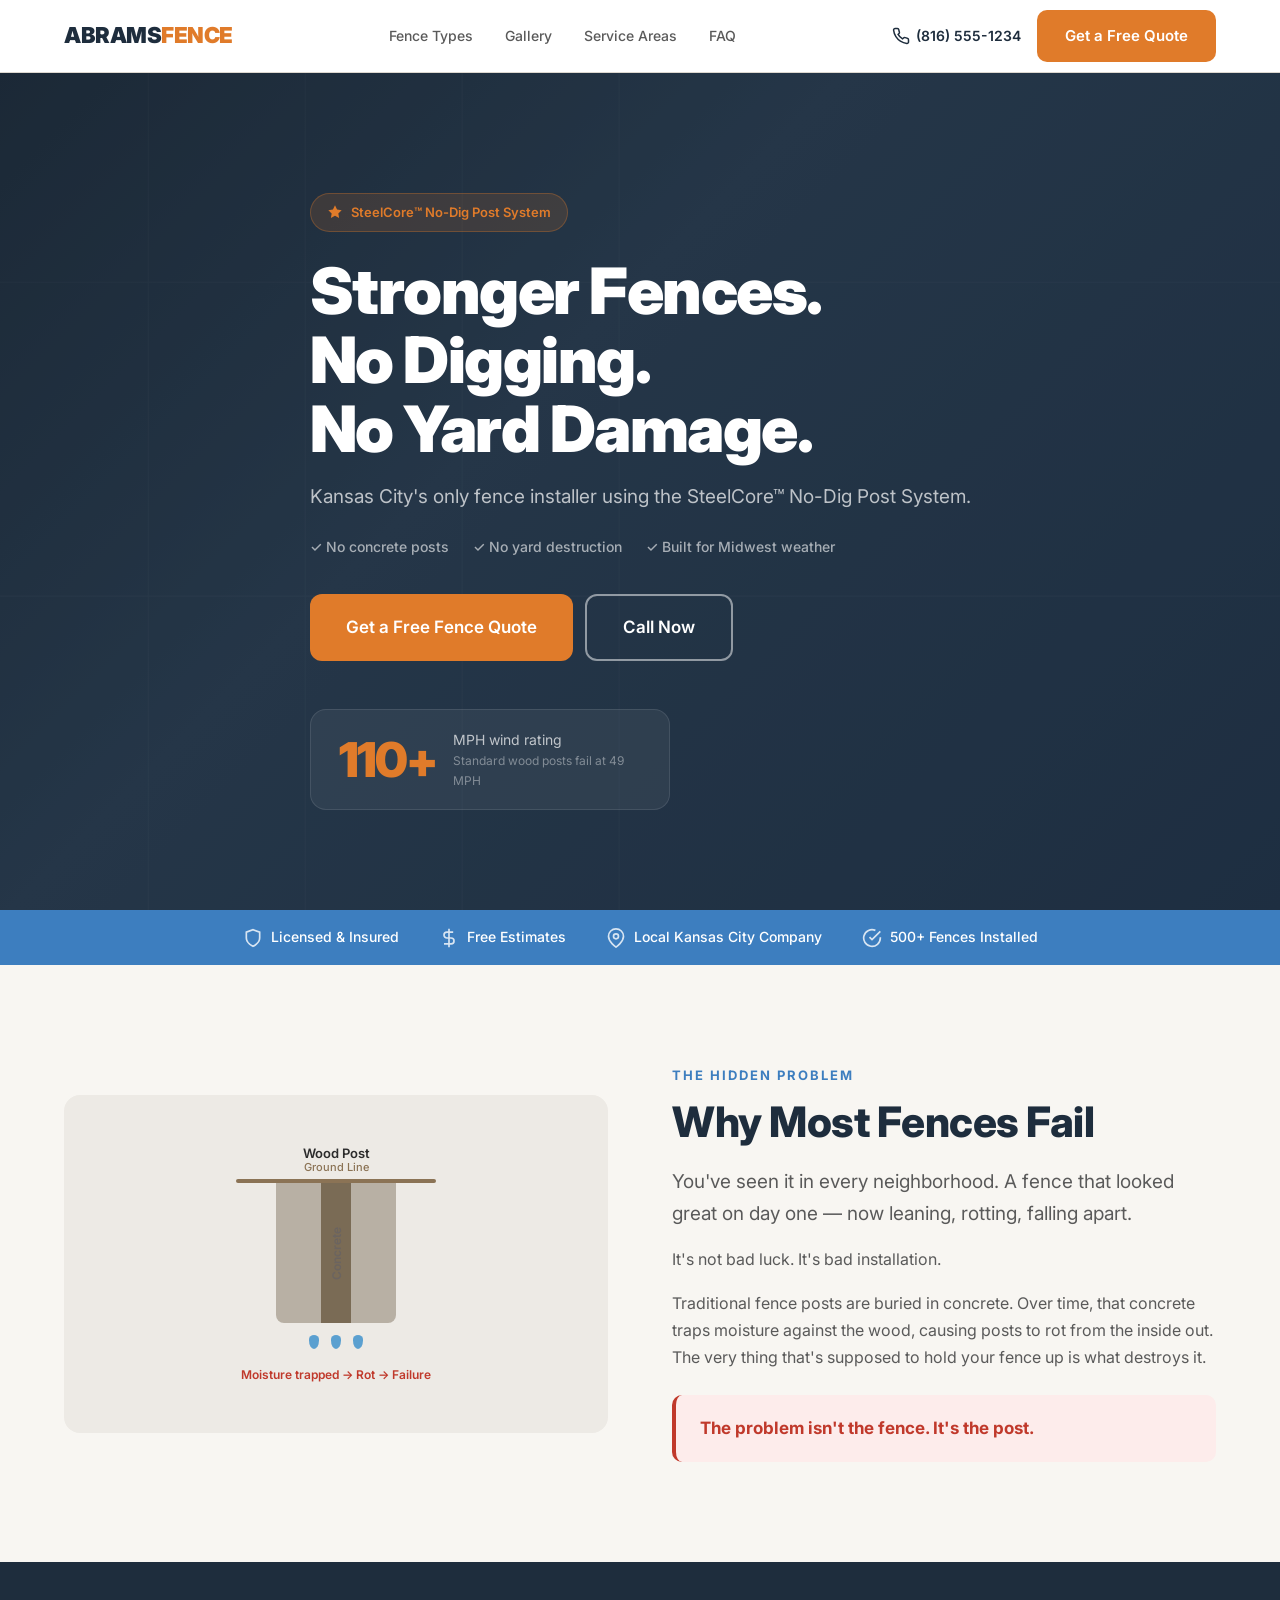
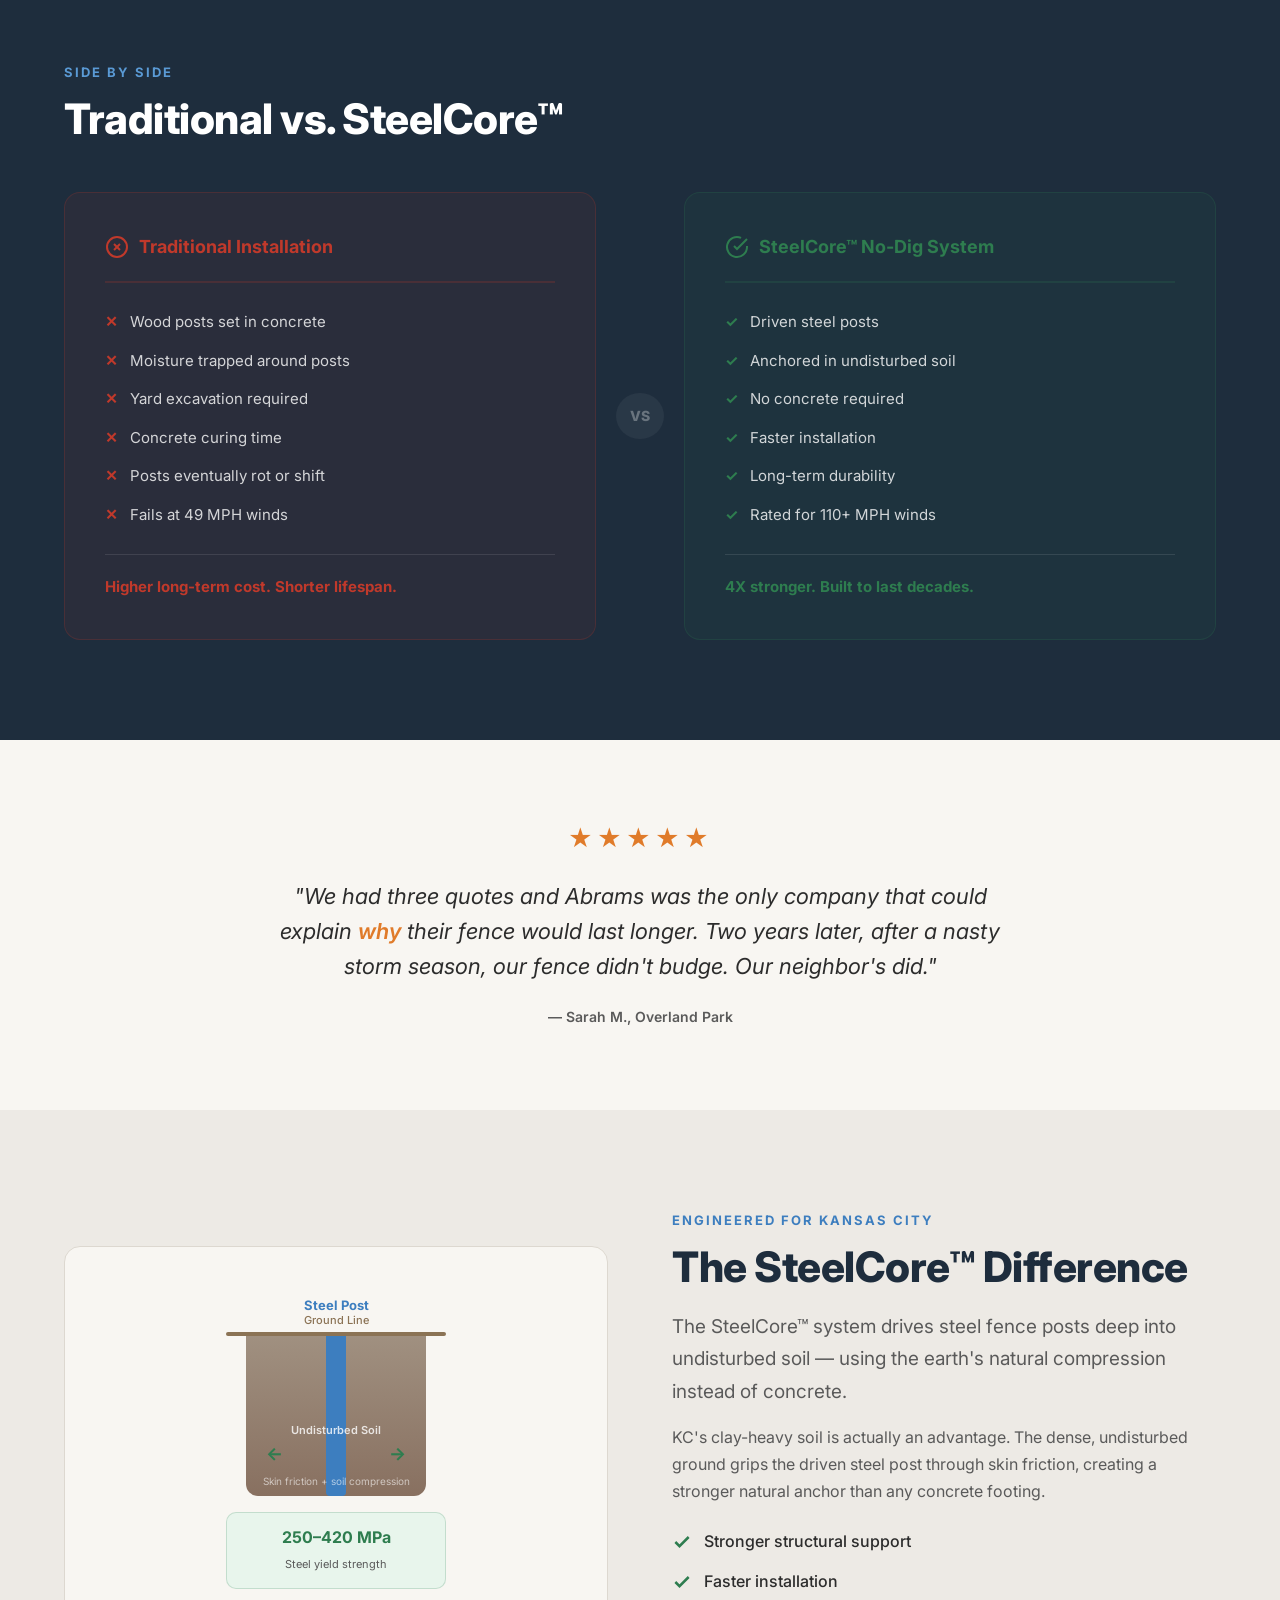
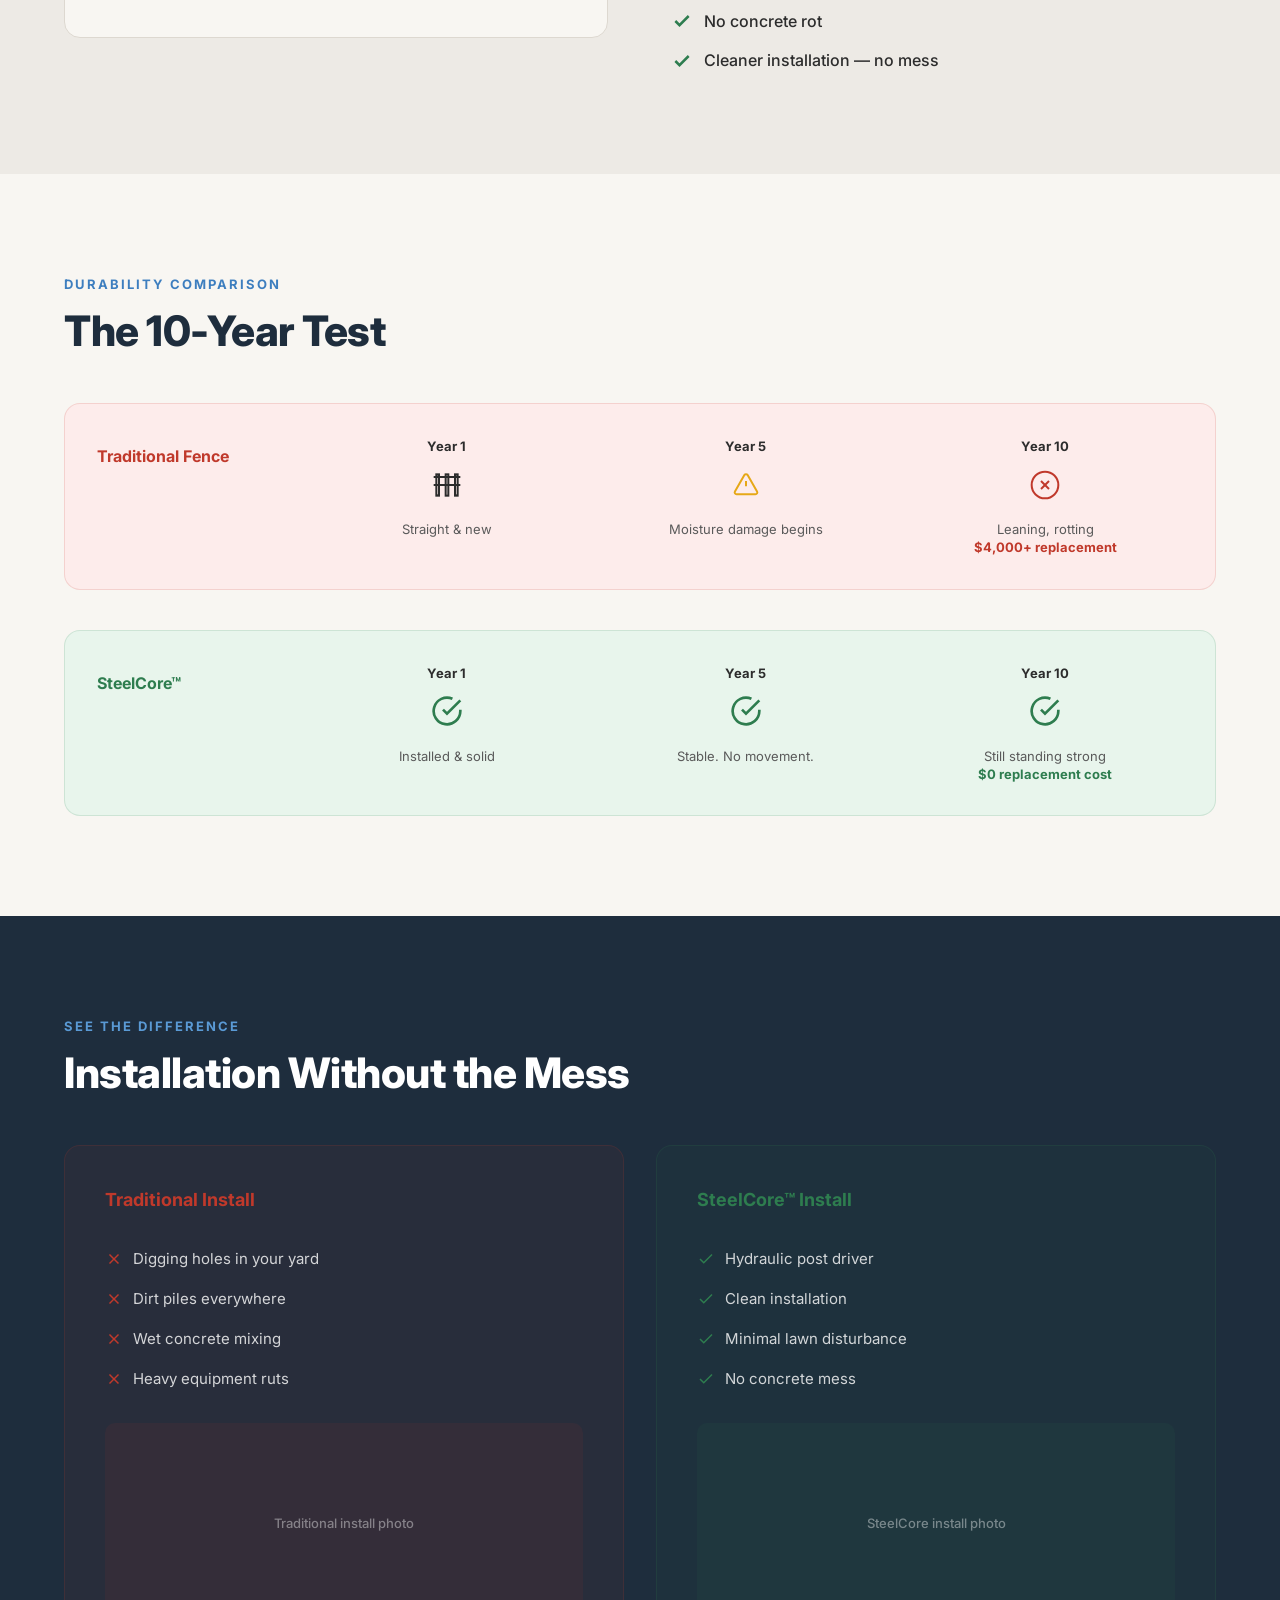
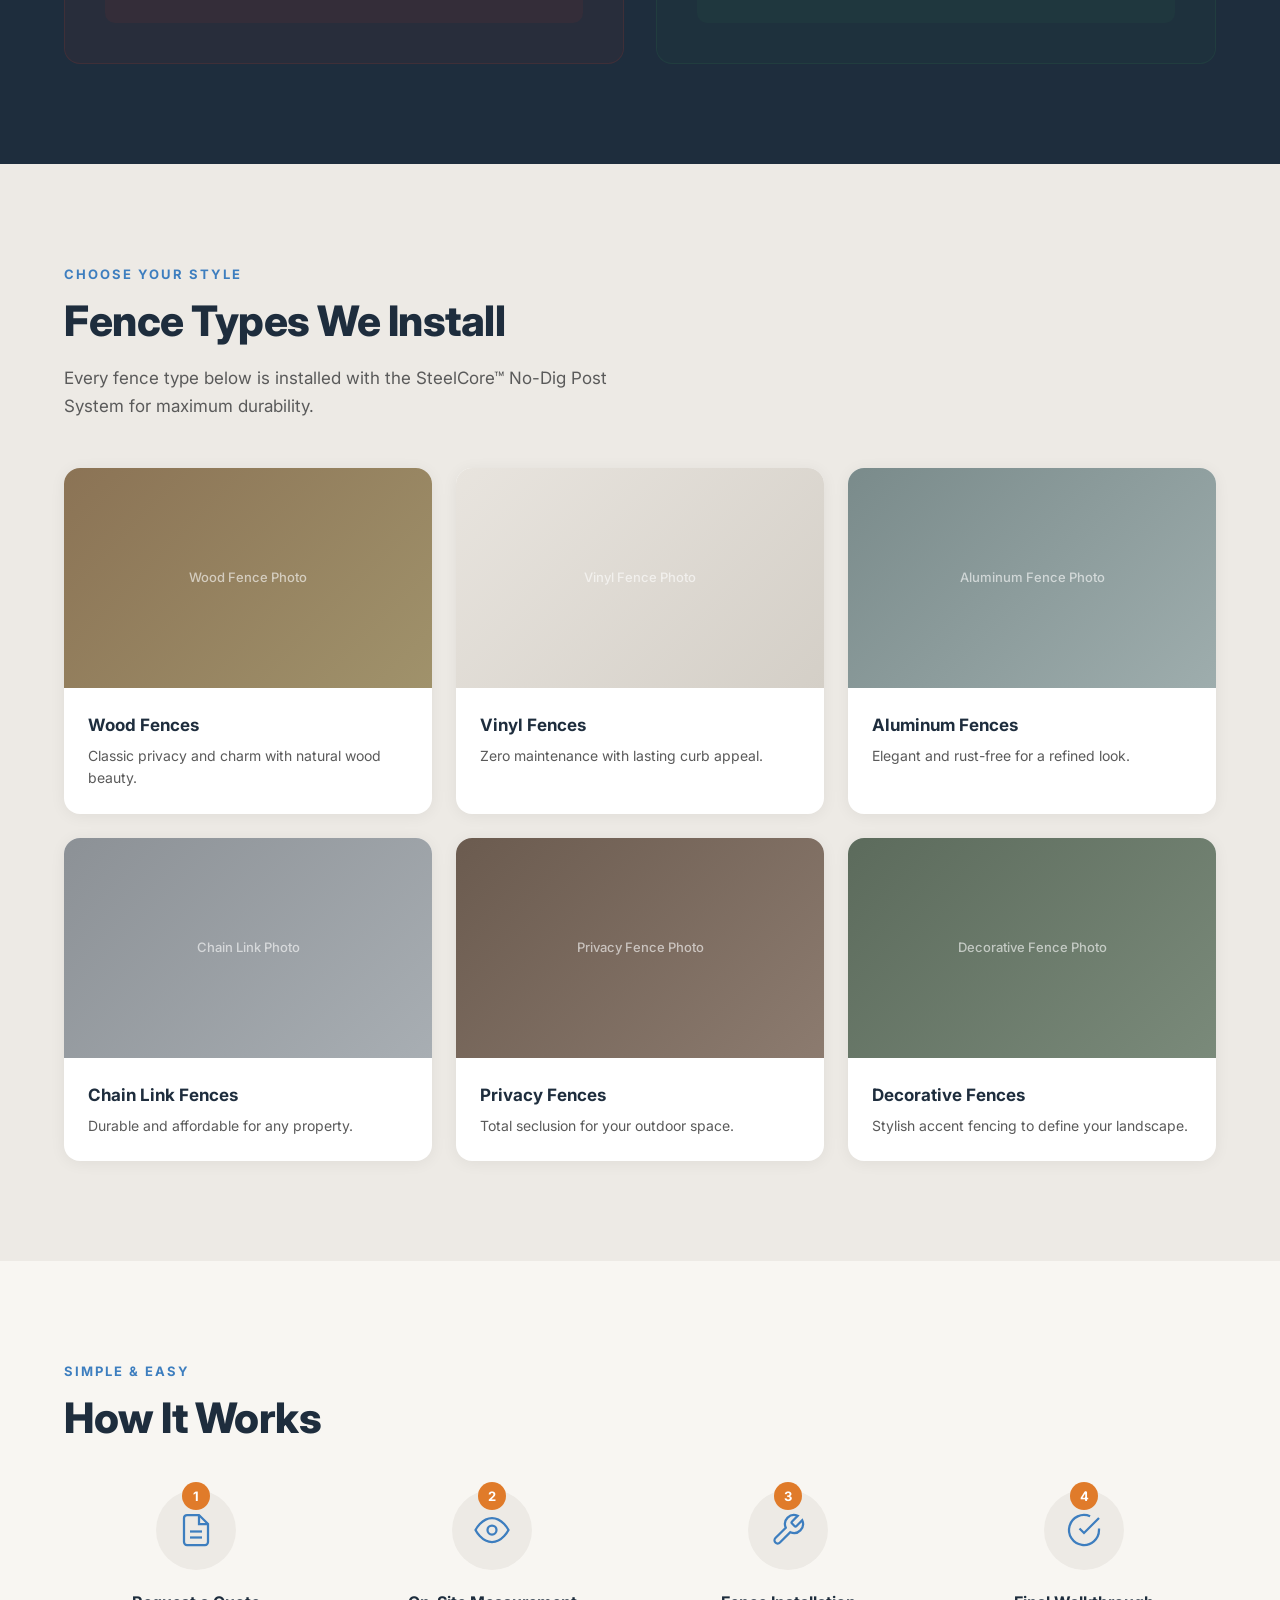
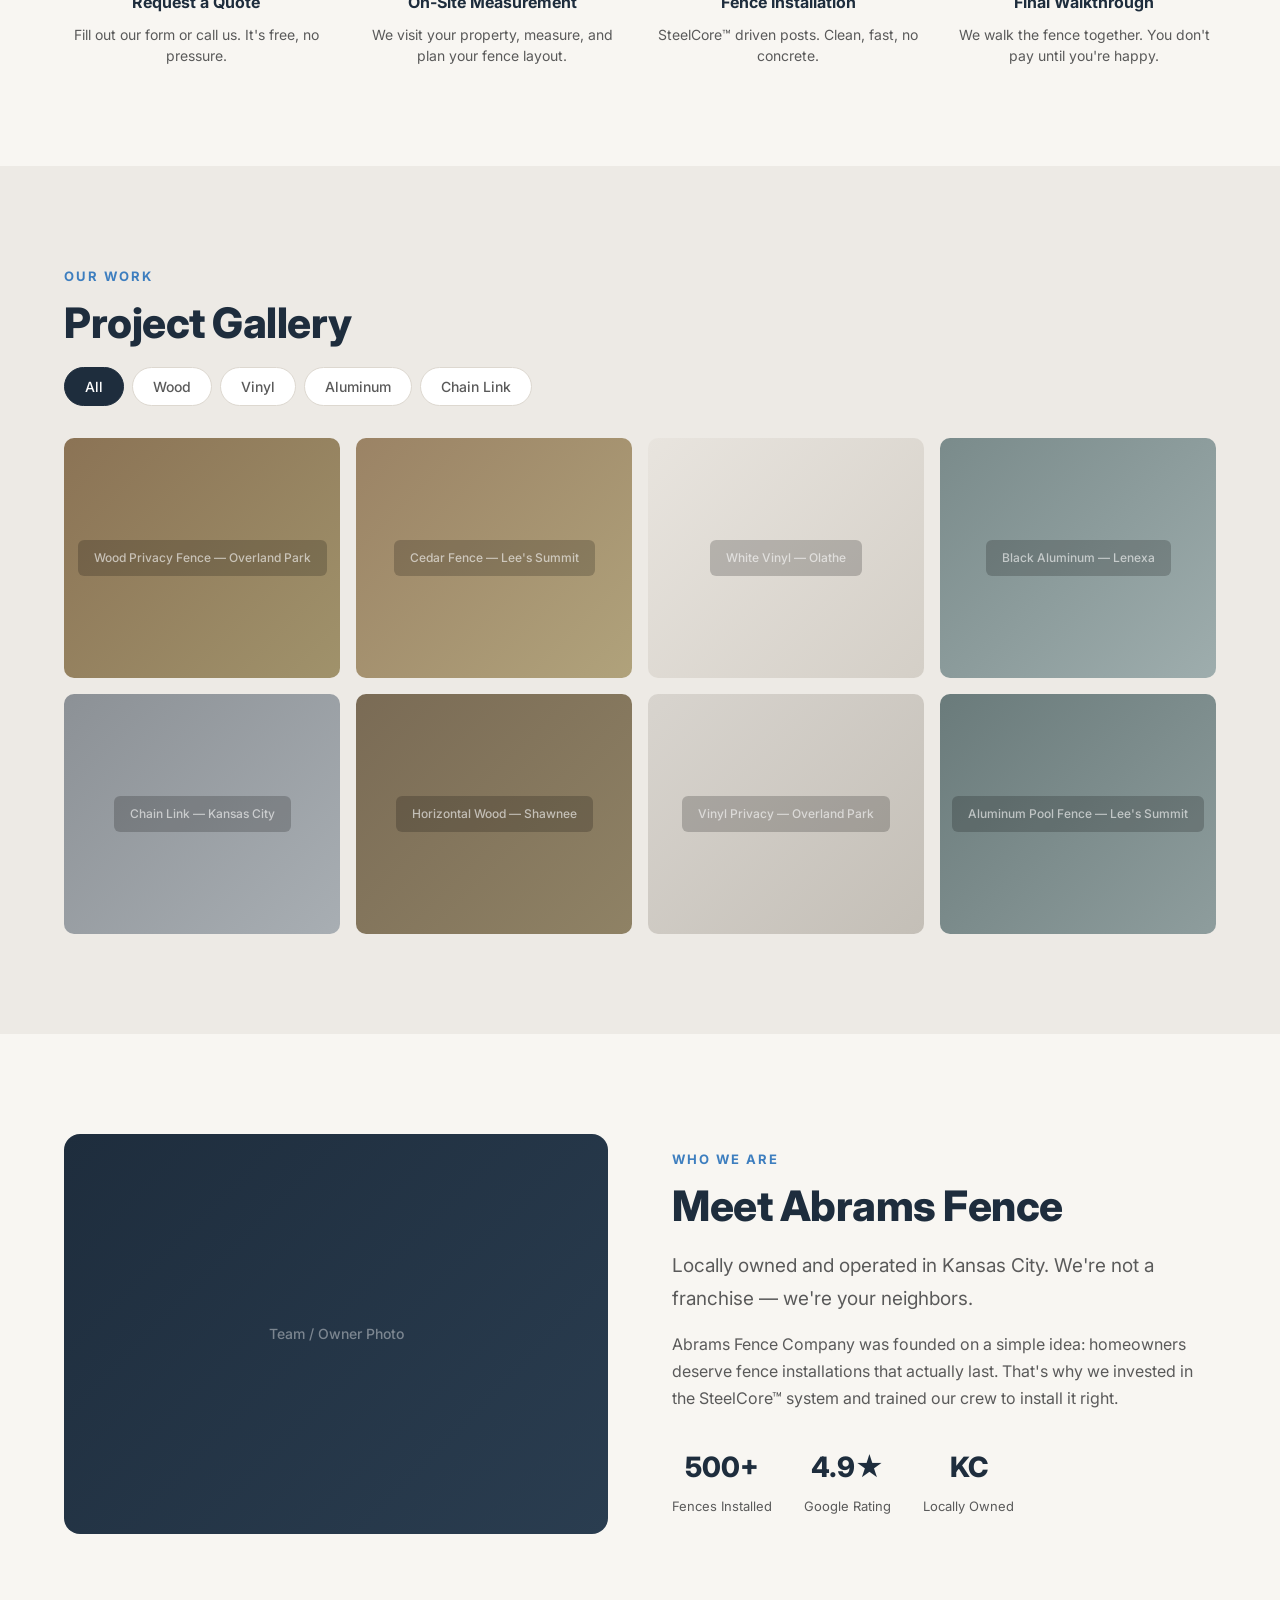
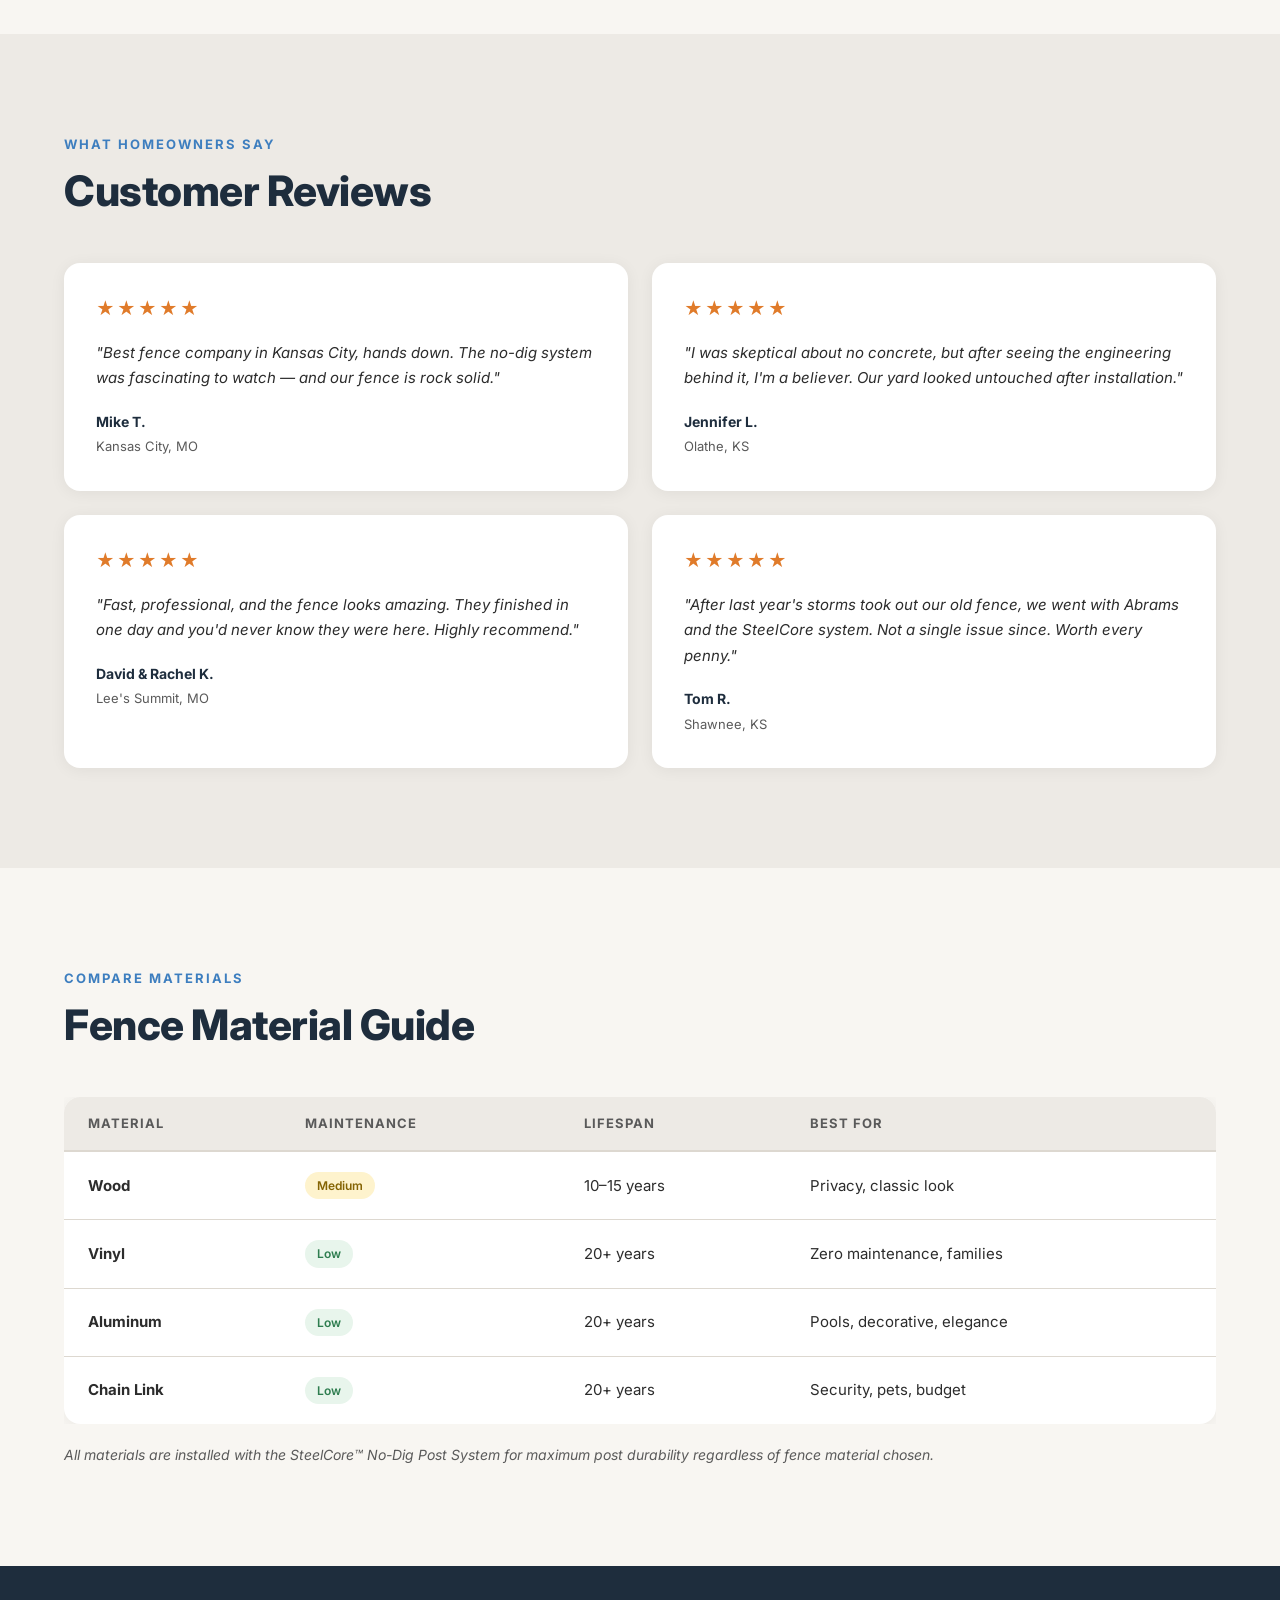
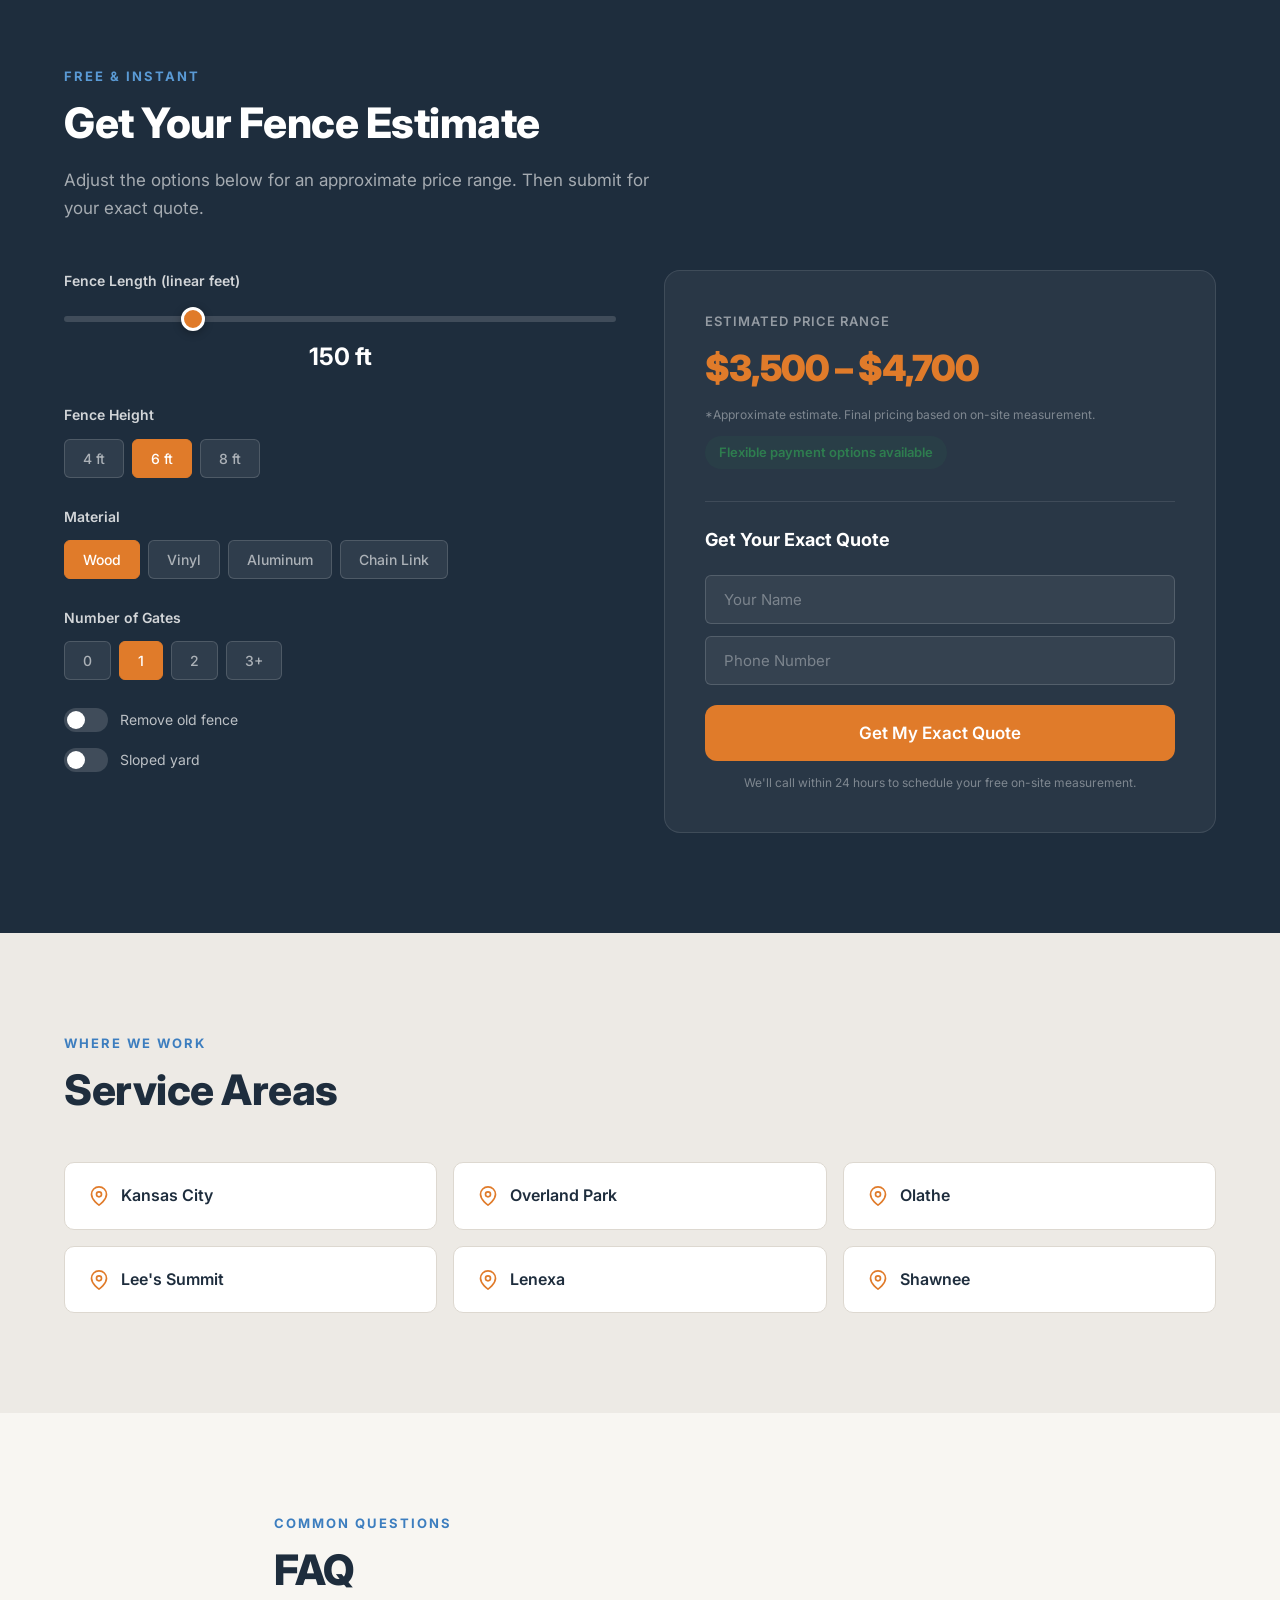
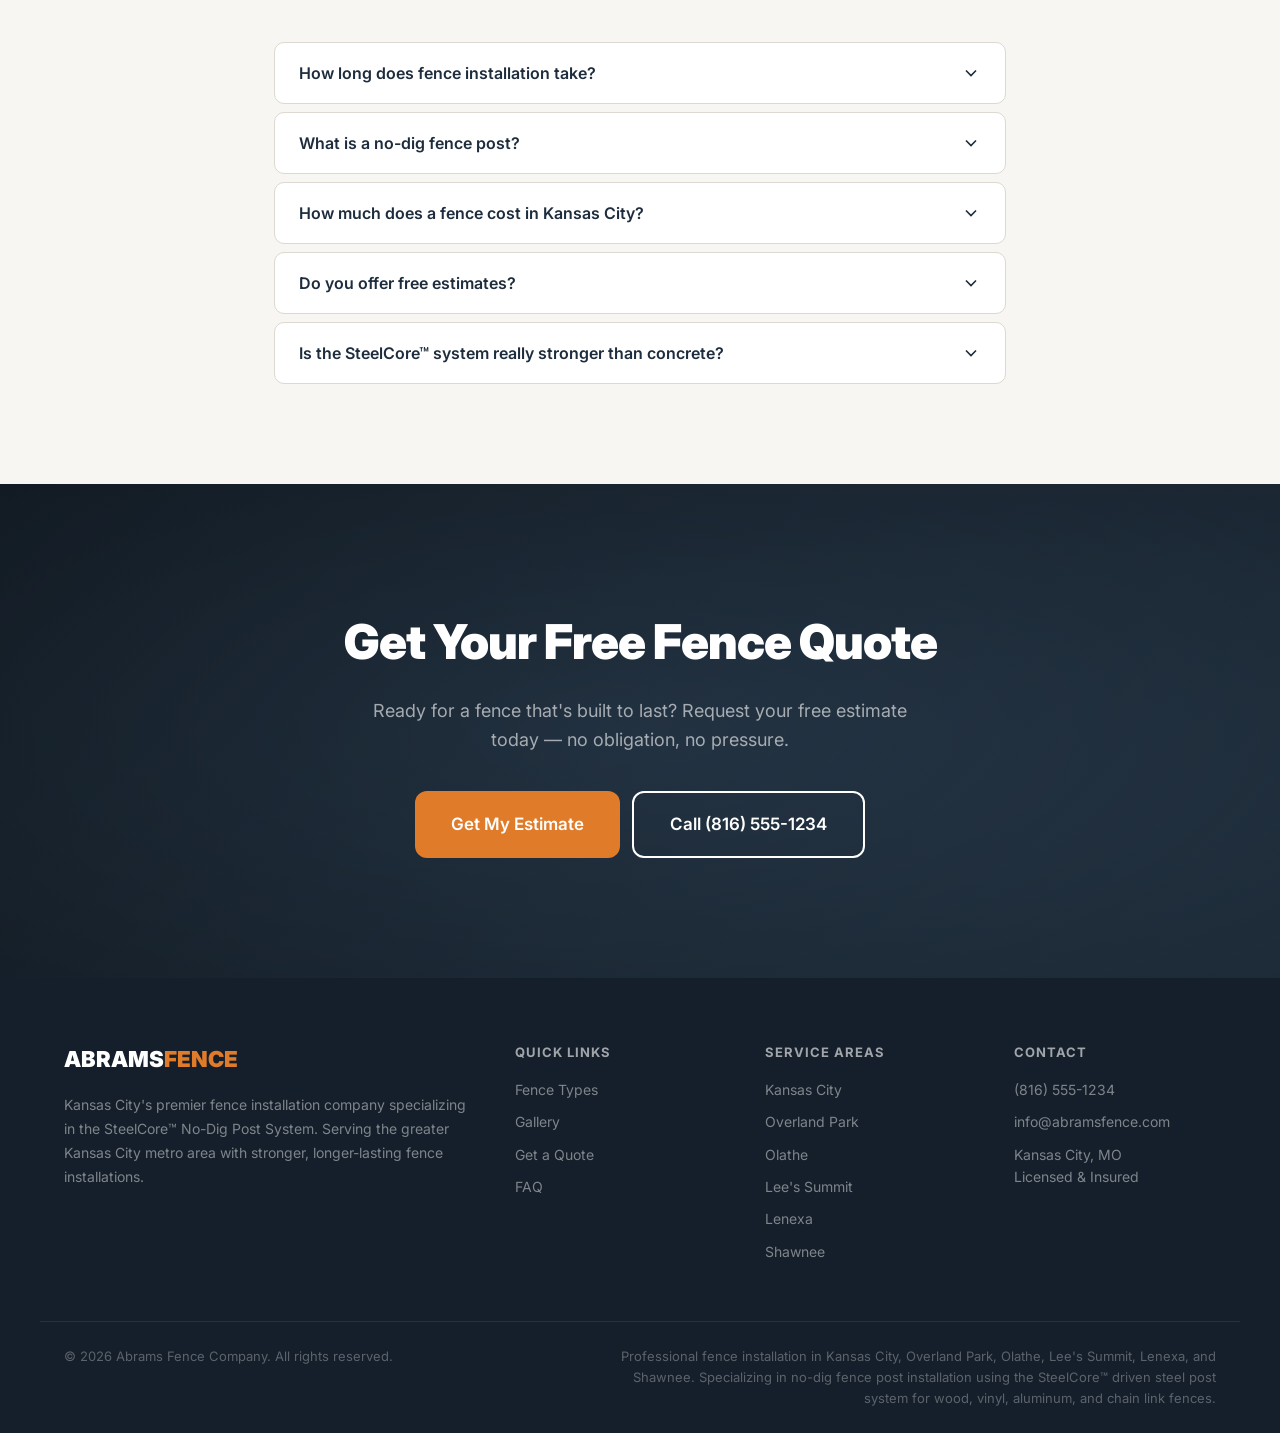
==== abrams/index.html @ 530e1d55 "Add Abrams Fence Company website with SteelCore no-dig focus Full single-page marketing site for Abr" ====
<!DOCTYPE html>
<html lang="en">
<head>
<meta charset="UTF-8">
<meta name="viewport" content="width=device-width, initial-scale=1.0">
<title>Abrams Fence Company — Kansas City No-Dig Fence Installation</title>
<meta name="description" content="Kansas City's premier fence installer using the SteelCore™ No-Dig Post System. Stronger fences, no yard damage, built for Midwest weather. Get a free quote today.">
<meta property="og:title" content="Abrams Fence Company — Stronger Fences. No Digging. No Yard Damage.">
<meta property="og:description" content="Kansas City's only fence installer using the SteelCore™ No-Dig Post System. Driven steel posts, no concrete, no excavation.">
<meta property="og:type" content="website">
<meta property="og:url" content="https://abramsfence.com">
<meta name="twitter:card" content="summary_large_image">
<link rel="canonical" href="https://abramsfence.com">
<link href="https://fonts.googleapis.com/css2?family=Inter:wght@300;400;500;600;700;800;900&display=swap" rel="stylesheet">
<link rel="stylesheet" href="css/styles.css">
</head>
<body>

<!-- ===================== STICKY HEADER ===================== -->
<header class="header" id="header">
  <div class="container header__inner">
    <a href="#" class="header__logo">ABRAMS<span>FENCE</span></a>
    <nav class="header__nav" id="mainNav">
      <a href="#fence-styles">Fence Types</a>
      <a href="#gallery">Gallery</a>
      <a href="#service-areas">Service Areas</a>
      <a href="#faq">FAQ</a>
    </nav>
    <div class="header__actions">
      <a href="tel:+18165551234" class="header__phone">
        <svg width="18" height="18" viewBox="0 0 24 24" fill="none" stroke="currentColor" stroke-width="2"><path d="M22 16.92v3a2 2 0 01-2.18 2 19.79 19.79 0 01-8.63-3.07 19.5 19.5 0 01-6-6 19.79 19.79 0 01-3.07-8.67A2 2 0 014.11 2h3a2 2 0 012 1.72c.127.96.361 1.903.7 2.81a2 2 0 01-.45 2.11L8.09 9.91a16 16 0 006 6l1.27-1.27a2 2 0 012.11-.45c.907.339 1.85.573 2.81.7A2 2 0 0122 16.92z"/></svg>
        (816) 555-1234
      </a>
      <a href="#estimate" class="btn btn--primary">Get a Free Quote</a>
    </div>
    <button class="header__hamburger" id="hamburger" aria-label="Menu">
      <span></span><span></span><span></span>
    </button>
  </div>
</header>

<!-- Mobile Nav Overlay -->
<div class="mobile-nav" id="mobileNav">
  <a href="#fence-styles" class="mobile-nav__link">Fence Types</a>
  <a href="#gallery" class="mobile-nav__link">Gallery</a>
  <a href="#service-areas" class="mobile-nav__link">Service Areas</a>
  <a href="#faq" class="mobile-nav__link">FAQ</a>
  <a href="tel:+18165551234" class="mobile-nav__link mobile-nav__phone">(816) 555-1234</a>
  <a href="#estimate" class="btn btn--primary btn--full">Get a Free Quote</a>
</div>

<!-- ===================== HERO ===================== -->
<section class="hero">
  <div class="hero__overlay"></div>
  <div class="container hero__content">
    <div class="hero__badge">
      <svg width="16" height="16" viewBox="0 0 24 24" fill="currentColor"><path d="M12 2l3.09 6.26L22 9.27l-5 4.87 1.18 6.88L12 17.77l-6.18 3.25L7 14.14 2 9.27l6.91-1.01L12 2z"/></svg>
      SteelCore™ No-Dig Post System
    </div>
    <h1 class="hero__title">Stronger Fences.<br>No Digging.<br>No Yard Damage.</h1>
    <p class="hero__subtitle">Kansas City's only fence installer using the SteelCore™ No-Dig Post System.</p>
    <div class="hero__trust">
      <span>&#10003; No concrete posts</span>
      <span>&#10003; No yard destruction</span>
      <span>&#10003; Built for Midwest weather</span>
    </div>
    <div class="hero__ctas">
      <a href="#estimate" class="btn btn--primary btn--lg">Get a Free Fence Quote</a>
      <a href="tel:+18165551234" class="btn btn--outline btn--lg">Call Now</a>
    </div>
    <div class="hero__wind-stat">
      <div class="hero__wind-number">110+</div>
      <div class="hero__wind-label">MPH wind rating<br><small>Standard wood posts fail at 49 MPH</small></div>
    </div>
  </div>
</section>

<!-- ===================== TRUST STRIP ===================== -->
<section class="trust-strip">
  <div class="container trust-strip__inner">
    <div class="trust-strip__item">
      <svg width="20" height="20" viewBox="0 0 24 24" fill="none" stroke="currentColor" stroke-width="2"><path d="M12 22s8-4 8-10V5l-8-3-8 3v7c0 6 8 10 8 10z"/></svg>
      Licensed &amp; Insured
    </div>
    <div class="trust-strip__item">
      <svg width="20" height="20" viewBox="0 0 24 24" fill="none" stroke="currentColor" stroke-width="2"><path d="M12 1v22M17 5H9.5a3.5 3.5 0 000 7h5a3.5 3.5 0 010 7H6"/></svg>
      Free Estimates
    </div>
    <div class="trust-strip__item">
      <svg width="20" height="20" viewBox="0 0 24 24" fill="none" stroke="currentColor" stroke-width="2"><path d="M21 10c0 7-9 13-9 13s-9-6-9-13a9 9 0 0118 0z"/><circle cx="12" cy="10" r="3"/></svg>
      Local Kansas City Company
    </div>
    <div class="trust-strip__item">
      <svg width="20" height="20" viewBox="0 0 24 24" fill="none" stroke="currentColor" stroke-width="2"><path d="M22 11.08V12a10 10 0 11-5.93-9.14"/><polyline points="22 4 12 14.01 9 11.01"/></svg>
      500+ Fences Installed
    </div>
  </div>
</section>

<!-- ===================== WHY MOST FENCES FAIL ===================== -->
<section class="section section--white" id="why-fences-fail">
  <div class="container">
    <div class="split split--reverse">
      <div class="split__text">
        <h2 class="section__label">The Hidden Problem</h2>
        <h3 class="section__title">Why Most Fences Fail</h3>
        <p class="section__lead">You've seen it in every neighborhood. A fence that looked great on day one — now leaning, rotting, falling apart.</p>
        <p>It's not bad luck. It's bad installation.</p>
        <p>Traditional fence posts are buried in concrete. Over time, that concrete traps moisture against the wood, causing posts to rot from the inside out. The very thing that's supposed to hold your fence up is what destroys it.</p>
        <div class="callout callout--warning">
          <strong>The problem isn't the fence. It's the post.</strong>
        </div>
      </div>
      <div class="split__visual">
        <div class="rot-diagram">
          <div class="rot-diagram__post">
            <div class="rot-diagram__label rot-diagram__label--top">Wood Post</div>
            <div class="rot-diagram__ground"></div>
            <div class="rot-diagram__concrete">
              <span>Concrete</span>
            </div>
            <div class="rot-diagram__moisture">
              <div class="rot-diagram__droplet"></div>
              <div class="rot-diagram__droplet"></div>
              <div class="rot-diagram__droplet"></div>
            </div>
            <div class="rot-diagram__label rot-diagram__label--bottom">Moisture trapped → Rot → Failure</div>
          </div>
        </div>
      </div>
    </div>
  </div>
</section>

<!-- ===================== TRADITIONAL vs STEELCORE ===================== -->
<section class="section section--dark" id="comparison">
  <div class="container">
    <h2 class="section__label section__label--light">Side by Side</h2>
    <h3 class="section__title section__title--light">Traditional vs. SteelCore™</h3>
    <div class="comparison">
      <div class="comparison__col comparison__col--bad">
        <div class="comparison__header comparison__header--bad">
          <svg width="24" height="24" viewBox="0 0 24 24" fill="none" stroke="currentColor" stroke-width="2"><circle cx="12" cy="12" r="10"/><line x1="15" y1="9" x2="9" y2="15"/><line x1="9" y1="9" x2="15" y2="15"/></svg>
          Traditional Installation
        </div>
        <ul class="comparison__list">
          <li>Wood posts set in concrete</li>
          <li>Moisture trapped around posts</li>
          <li>Yard excavation required</li>
          <li>Concrete curing time</li>
          <li>Posts eventually rot or shift</li>
          <li>Fails at 49 MPH winds</li>
        </ul>
        <div class="comparison__verdict comparison__verdict--bad">
          Higher long-term cost. Shorter lifespan.
        </div>
      </div>
      <div class="comparison__divider">
        <span>VS</span>
      </div>
      <div class="comparison__col comparison__col--good">
        <div class="comparison__header comparison__header--good">
          <svg width="24" height="24" viewBox="0 0 24 24" fill="none" stroke="currentColor" stroke-width="2"><path d="M22 11.08V12a10 10 0 11-5.93-9.14"/><polyline points="22 4 12 14.01 9 11.01"/></svg>
          SteelCore™ No-Dig System
        </div>
        <ul class="comparison__list">
          <li>Driven steel posts</li>
          <li>Anchored in undisturbed soil</li>
          <li>No concrete required</li>
          <li>Faster installation</li>
          <li>Long-term durability</li>
          <li>Rated for 110+ MPH winds</li>
        </ul>
        <div class="comparison__verdict comparison__verdict--good">
          4X stronger. Built to last decades.
        </div>
      </div>
    </div>
  </div>
</section>

<!-- ===================== MINI TESTIMONIAL ===================== -->
<section class="section section--white mini-testimonial">
  <div class="container container--narrow">
    <div class="mini-testimonial__stars">★★★★★</div>
    <blockquote class="mini-testimonial__quote">
      "We had three quotes and Abrams was the only company that could explain <em>why</em> their fence would last longer. Two years later, after a nasty storm season, our fence didn't budge. Our neighbor's did."
    </blockquote>
    <cite class="mini-testimonial__cite">— Sarah M., Overland Park</cite>
  </div>
</section>

<!-- ===================== STEELCORE EXPLANATION ===================== -->
<section class="section section--gray" id="steelcore">
  <div class="container">
    <div class="split">
      <div class="split__visual">
        <div class="steelcore-diagram">
          <div class="steelcore-diagram__post">
            <div class="steelcore-diagram__steel">Steel Post</div>
            <div class="steelcore-diagram__ground"></div>
            <div class="steelcore-diagram__soil">
              <span>Undisturbed Soil</span>
              <div class="steelcore-diagram__arrows">
                <div class="steelcore-diagram__arrow steelcore-diagram__arrow--left">←</div>
                <div class="steelcore-diagram__arrow steelcore-diagram__arrow--right">→</div>
              </div>
              <div class="steelcore-diagram__label">Skin friction + soil compression</div>
            </div>
            <div class="steelcore-diagram__badge">
              <strong>250–420 MPa</strong><br>
              <small>Steel yield strength</small>
            </div>
          </div>
        </div>
      </div>
      <div class="split__text">
        <h2 class="section__label">Engineered for Kansas City</h2>
        <h3 class="section__title">The SteelCore™ Difference</h3>
        <p class="section__lead">The SteelCore™ system drives steel fence posts deep into undisturbed soil — using the earth's natural compression instead of concrete.</p>
        <p>KC's clay-heavy soil is actually an advantage. The dense, undisturbed ground grips the driven steel post through skin friction, creating a stronger natural anchor than any concrete footing.</p>
        <ul class="check-list">
          <li>
            <svg width="20" height="20" viewBox="0 0 24 24" fill="none" stroke="var(--green)" stroke-width="3"><polyline points="20 6 9 17 4 12"/></svg>
            Stronger structural support
          </li>
          <li>
            <svg width="20" height="20" viewBox="0 0 24 24" fill="none" stroke="var(--green)" stroke-width="3"><polyline points="20 6 9 17 4 12"/></svg>
            Faster installation
          </li>
          <li>
            <svg width="20" height="20" viewBox="0 0 24 24" fill="none" stroke="var(--green)" stroke-width="3"><polyline points="20 6 9 17 4 12"/></svg>
            No concrete rot
          </li>
          <li>
            <svg width="20" height="20" viewBox="0 0 24 24" fill="none" stroke="var(--green)" stroke-width="3"><polyline points="20 6 9 17 4 12"/></svg>
            Cleaner installation — no mess
          </li>
        </ul>
      </div>
    </div>
  </div>
</section>

<!-- ===================== FENCE FAILURE TIMELINE ===================== -->
<section class="section section--white" id="timeline">
  <div class="container">
    <h2 class="section__label">Durability Comparison</h2>
    <h3 class="section__title">The 10-Year Test</h3>
    <div class="timeline">
      <div class="timeline__row timeline__row--bad">
        <div class="timeline__row-label">Traditional Fence</div>
        <div class="timeline__steps">
          <div class="timeline__step">
            <div class="timeline__year">Year 1</div>
            <div class="timeline__icon timeline__icon--ok">
              <svg width="32" height="32" viewBox="0 0 24 24" fill="none" stroke="currentColor" stroke-width="1.5"><rect x="4" y="4" width="2" height="16"/><rect x="11" y="4" width="2" height="16"/><rect x="18" y="4" width="2" height="16"/><line x1="2" y1="6" x2="22" y2="6"/><line x1="2" y1="12" x2="22" y2="12"/></svg>
            </div>
            <div class="timeline__desc">Straight &amp; new</div>
          </div>
          <div class="timeline__step">
            <div class="timeline__year">Year 5</div>
            <div class="timeline__icon timeline__icon--warn">
              <svg width="32" height="32" viewBox="0 0 24 24" fill="none" stroke="currentColor" stroke-width="1.5"><path d="M12 9v4M12 17h.01M4.93 19h14.14c1.1 0 1.78-1.2 1.22-2.14L13.22 4.57a1.4 1.4 0 00-2.44 0L3.71 16.86C3.15 17.8 3.83 19 4.93 19z"/></svg>
            </div>
            <div class="timeline__desc">Moisture damage begins</div>
          </div>
          <div class="timeline__step">
            <div class="timeline__year">Year 10</div>
            <div class="timeline__icon timeline__icon--bad">
              <svg width="32" height="32" viewBox="0 0 24 24" fill="none" stroke="currentColor" stroke-width="1.5"><circle cx="12" cy="12" r="10"/><line x1="15" y1="9" x2="9" y2="15"/><line x1="9" y1="9" x2="15" y2="15"/></svg>
            </div>
            <div class="timeline__desc">Leaning, rotting<br><strong class="text-danger">$4,000+ replacement</strong></div>
          </div>
        </div>
      </div>
      <div class="timeline__row timeline__row--good">
        <div class="timeline__row-label">SteelCore™</div>
        <div class="timeline__steps">
          <div class="timeline__step">
            <div class="timeline__year">Year 1</div>
            <div class="timeline__icon timeline__icon--good">
              <svg width="32" height="32" viewBox="0 0 24 24" fill="none" stroke="currentColor" stroke-width="2"><path d="M22 11.08V12a10 10 0 11-5.93-9.14"/><polyline points="22 4 12 14.01 9 11.01"/></svg>
            </div>
            <div class="timeline__desc">Installed &amp; solid</div>
          </div>
          <div class="timeline__step">
            <div class="timeline__year">Year 5</div>
            <div class="timeline__icon timeline__icon--good">
              <svg width="32" height="32" viewBox="0 0 24 24" fill="none" stroke="currentColor" stroke-width="2"><path d="M22 11.08V12a10 10 0 11-5.93-9.14"/><polyline points="22 4 12 14.01 9 11.01"/></svg>
            </div>
            <div class="timeline__desc">Stable. No movement.</div>
          </div>
          <div class="timeline__step">
            <div class="timeline__year">Year 10</div>
            <div class="timeline__icon timeline__icon--good">
              <svg width="32" height="32" viewBox="0 0 24 24" fill="none" stroke="currentColor" stroke-width="2"><path d="M22 11.08V12a10 10 0 11-5.93-9.14"/><polyline points="22 4 12 14.01 9 11.01"/></svg>
            </div>
            <div class="timeline__desc">Still standing strong<br><strong class="text-success">$0 replacement cost</strong></div>
          </div>
        </div>
      </div>
    </div>
  </div>
</section>

<!-- ===================== INSTALLATION WITHOUT THE MESS ===================== -->
<section class="section section--dark" id="clean-install">
  <div class="container">
    <h2 class="section__label section__label--light">See the Difference</h2>
    <h3 class="section__title section__title--light">Installation Without the Mess</h3>
    <div class="install-compare">
      <div class="install-compare__col install-compare__col--bad">
        <h4>Traditional Install</h4>
        <ul>
          <li>
            <svg width="18" height="18" viewBox="0 0 24 24" fill="none" stroke="var(--red)" stroke-width="2"><line x1="18" y1="6" x2="6" y2="18"/><line x1="6" y1="6" x2="18" y2="18"/></svg>
            Digging holes in your yard
          </li>
          <li>
            <svg width="18" height="18" viewBox="0 0 24 24" fill="none" stroke="var(--red)" stroke-width="2"><line x1="18" y1="6" x2="6" y2="18"/><line x1="6" y1="6" x2="18" y2="18"/></svg>
            Dirt piles everywhere
          </li>
          <li>
            <svg width="18" height="18" viewBox="0 0 24 24" fill="none" stroke="var(--red)" stroke-width="2"><line x1="18" y1="6" x2="6" y2="18"/><line x1="6" y1="6" x2="18" y2="18"/></svg>
            Wet concrete mixing
          </li>
          <li>
            <svg width="18" height="18" viewBox="0 0 24 24" fill="none" stroke="var(--red)" stroke-width="2"><line x1="18" y1="6" x2="6" y2="18"/><line x1="6" y1="6" x2="18" y2="18"/></svg>
            Heavy equipment ruts
          </li>
        </ul>
        <div class="install-compare__image-placeholder">
          <span>Traditional install photo</span>
        </div>
      </div>
      <div class="install-compare__col install-compare__col--good">
        <h4>SteelCore™ Install</h4>
        <ul>
          <li>
            <svg width="18" height="18" viewBox="0 0 24 24" fill="none" stroke="var(--green)" stroke-width="2"><polyline points="20 6 9 17 4 12"/></svg>
            Hydraulic post driver
          </li>
          <li>
            <svg width="18" height="18" viewBox="0 0 24 24" fill="none" stroke="var(--green)" stroke-width="2"><polyline points="20 6 9 17 4 12"/></svg>
            Clean installation
          </li>
          <li>
            <svg width="18" height="18" viewBox="0 0 24 24" fill="none" stroke="var(--green)" stroke-width="2"><polyline points="20 6 9 17 4 12"/></svg>
            Minimal lawn disturbance
          </li>
          <li>
            <svg width="18" height="18" viewBox="0 0 24 24" fill="none" stroke="var(--green)" stroke-width="2"><polyline points="20 6 9 17 4 12"/></svg>
            No concrete mess
          </li>
        </ul>
        <div class="install-compare__image-placeholder">
          <span>SteelCore install photo</span>
        </div>
      </div>
    </div>
  </div>
</section>

<!-- ===================== FENCE STYLE EXPLORER ===================== -->
<section class="section section--gray" id="fence-styles">
  <div class="container">
    <h2 class="section__label">Choose Your Style</h2>
    <h3 class="section__title">Fence Types We Install</h3>
    <p class="section__subtitle">Every fence type below is installed with the SteelCore™ No-Dig Post System for maximum durability.</p>
    <div class="style-grid">
      <a href="#" class="style-card">
        <div class="style-card__image" style="background: linear-gradient(135deg, #8B7355 0%, #A0926B 100%);">
          <span class="style-card__placeholder">Wood Fence Photo</span>
        </div>
        <div class="style-card__body">
          <h4>Wood Fences</h4>
          <p>Classic privacy and charm with natural wood beauty.</p>
        </div>
      </a>
      <a href="#" class="style-card">
        <div class="style-card__image" style="background: linear-gradient(135deg, #E8E4DE 0%, #D4CFC7 100%);">
          <span class="style-card__placeholder">Vinyl Fence Photo</span>
        </div>
        <div class="style-card__body">
          <h4>Vinyl Fences</h4>
          <p>Zero maintenance with lasting curb appeal.</p>
        </div>
      </a>
      <a href="#" class="style-card">
        <div class="style-card__image" style="background: linear-gradient(135deg, #7A8B8B 0%, #9EADAD 100%);">
          <span class="style-card__placeholder">Aluminum Fence Photo</span>
        </div>
        <div class="style-card__body">
          <h4>Aluminum Fences</h4>
          <p>Elegant and rust-free for a refined look.</p>
        </div>
      </a>
      <a href="#" class="style-card">
        <div class="style-card__image" style="background: linear-gradient(135deg, #8C9196 0%, #A8AEB3 100%);">
          <span class="style-card__placeholder">Chain Link Photo</span>
        </div>
        <div class="style-card__body">
          <h4>Chain Link Fences</h4>
          <p>Durable and affordable for any property.</p>
        </div>
      </a>
      <a href="#" class="style-card">
        <div class="style-card__image" style="background: linear-gradient(135deg, #6B5B4F 0%, #8C7B6F 100%);">
          <span class="style-card__placeholder">Privacy Fence Photo</span>
        </div>
        <div class="style-card__body">
          <h4>Privacy Fences</h4>
          <p>Total seclusion for your outdoor space.</p>
        </div>
      </a>
      <a href="#" class="style-card">
        <div class="style-card__image" style="background: linear-gradient(135deg, #5C6B5C 0%, #7A8A7A 100%);">
          <span class="style-card__placeholder">Decorative Fence Photo</span>
        </div>
        <div class="style-card__body">
          <h4>Decorative Fences</h4>
          <p>Stylish accent fencing to define your landscape.</p>
        </div>
      </a>
    </div>
  </div>
</section>

<!-- ===================== INSTALLATION PROCESS ===================== -->
<section class="section section--white" id="process">
  <div class="container">
    <h2 class="section__label">Simple &amp; Easy</h2>
    <h3 class="section__title">How It Works</h3>
    <div class="process-steps">
      <div class="process-step">
        <div class="process-step__number">1</div>
        <div class="process-step__icon">
          <svg width="36" height="36" viewBox="0 0 24 24" fill="none" stroke="currentColor" stroke-width="1.5"><path d="M14 2H6a2 2 0 00-2 2v16a2 2 0 002 2h12a2 2 0 002-2V8z"/><polyline points="14 2 14 8 20 8"/><line x1="16" y1="13" x2="8" y2="13"/><line x1="16" y1="17" x2="8" y2="17"/></svg>
        </div>
        <h4>Request a Quote</h4>
        <p>Fill out our form or call us. It's free, no pressure.</p>
      </div>
      <div class="process-step">
        <div class="process-step__number">2</div>
        <div class="process-step__icon">
          <svg width="36" height="36" viewBox="0 0 24 24" fill="none" stroke="currentColor" stroke-width="1.5"><path d="M1 12s4-8 11-8 11 8 11 8-4 8-11 8-11-8-11-8z"/><circle cx="12" cy="12" r="3"/></svg>
        </div>
        <h4>On-Site Measurement</h4>
        <p>We visit your property, measure, and plan your fence layout.</p>
      </div>
      <div class="process-step">
        <div class="process-step__number">3</div>
        <div class="process-step__icon">
          <svg width="36" height="36" viewBox="0 0 24 24" fill="none" stroke="currentColor" stroke-width="1.5"><path d="M14.7 6.3a1 1 0 000 1.4l1.6 1.6a1 1 0 001.4 0l3.77-3.77a6 6 0 01-7.94 7.94l-6.91 6.91a2.12 2.12 0 01-3-3l6.91-6.91a6 6 0 017.94-7.94l-3.76 3.76z"/></svg>
        </div>
        <h4>Fence Installation</h4>
        <p>SteelCore™ driven posts. Clean, fast, no concrete.</p>
      </div>
      <div class="process-step">
        <div class="process-step__number">4</div>
        <div class="process-step__icon">
          <svg width="36" height="36" viewBox="0 0 24 24" fill="none" stroke="currentColor" stroke-width="1.5"><path d="M22 11.08V12a10 10 0 11-5.93-9.14"/><polyline points="22 4 12 14.01 9 11.01"/></svg>
        </div>
        <h4>Final Walkthrough</h4>
        <p>We walk the fence together. You don't pay until you're happy.</p>
      </div>
    </div>
  </div>
</section>

<!-- ===================== PROJECT GALLERY ===================== -->
<section class="section section--gray" id="gallery">
  <div class="container">
    <h2 class="section__label">Our Work</h2>
    <h3 class="section__title">Project Gallery</h3>
    <div class="gallery-filters">
      <button class="gallery-filter active" data-filter="all">All</button>
      <button class="gallery-filter" data-filter="wood">Wood</button>
      <button class="gallery-filter" data-filter="vinyl">Vinyl</button>
      <button class="gallery-filter" data-filter="aluminum">Aluminum</button>
      <button class="gallery-filter" data-filter="chainlink">Chain Link</button>
    </div>
    <div class="gallery-grid" id="galleryGrid">
      <div class="gallery-item" data-type="wood">
        <div class="gallery-item__image" style="background: linear-gradient(135deg, #8B7355 0%, #A0926B 100%);"><span>Wood Privacy Fence — Overland Park</span></div>
      </div>
      <div class="gallery-item" data-type="wood">
        <div class="gallery-item__image" style="background: linear-gradient(135deg, #9B8365 0%, #B0A27B 100%);"><span>Cedar Fence — Lee's Summit</span></div>
      </div>
      <div class="gallery-item" data-type="vinyl">
        <div class="gallery-item__image" style="background: linear-gradient(135deg, #E8E4DE 0%, #D4CFC7 100%);"><span>White Vinyl — Olathe</span></div>
      </div>
      <div class="gallery-item" data-type="aluminum">
        <div class="gallery-item__image" style="background: linear-gradient(135deg, #7A8B8B 0%, #9EADAD 100%);"><span>Black Aluminum — Lenexa</span></div>
      </div>
      <div class="gallery-item" data-type="chainlink">
        <div class="gallery-item__image" style="background: linear-gradient(135deg, #8C9196 0%, #A8AEB3 100%);"><span>Chain Link — Kansas City</span></div>
      </div>
      <div class="gallery-item" data-type="wood">
        <div class="gallery-item__image" style="background: linear-gradient(135deg, #7A6B55 0%, #8F8265 100%);"><span>Horizontal Wood — Shawnee</span></div>
      </div>
      <div class="gallery-item" data-type="vinyl">
        <div class="gallery-item__image" style="background: linear-gradient(135deg, #D8D4CE 0%, #C4BFB7 100%);"><span>Vinyl Privacy — Overland Park</span></div>
      </div>
      <div class="gallery-item" data-type="aluminum">
        <div class="gallery-item__image" style="background: linear-gradient(135deg, #6A7B7B 0%, #8E9D9D 100%);"><span>Aluminum Pool Fence — Lee's Summit</span></div>
      </div>
    </div>
  </div>
</section>

<!-- ===================== ABOUT / MEET ABRAMS ===================== -->
<section class="section section--white" id="about">
  <div class="container">
    <div class="split">
      <div class="split__visual">
        <div class="about-photo-placeholder">
          <span>Team / Owner Photo</span>
        </div>
      </div>
      <div class="split__text">
        <h2 class="section__label">Who We Are</h2>
        <h3 class="section__title">Meet Abrams Fence</h3>
        <p class="section__lead">Locally owned and operated in Kansas City. We're not a franchise — we're your neighbors.</p>
        <p>Abrams Fence Company was founded on a simple idea: homeowners deserve fence installations that actually last. That's why we invested in the SteelCore™ system and trained our crew to install it right.</p>
        <div class="about-stats">
          <div class="about-stat">
            <strong>500+</strong>
            <span>Fences Installed</span>
          </div>
          <div class="about-stat">
            <strong>4.9★</strong>
            <span>Google Rating</span>
          </div>
          <div class="about-stat">
            <strong>KC</strong>
            <span>Locally Owned</span>
          </div>
        </div>
      </div>
    </div>
  </div>
</section>

<!-- ===================== CUSTOMER REVIEWS ===================== -->
<section class="section section--gray" id="reviews">
  <div class="container">
    <h2 class="section__label">What Homeowners Say</h2>
    <h3 class="section__title">Customer Reviews</h3>
    <div class="reviews-grid">
      <div class="review-card">
        <div class="review-card__stars">★★★★★</div>
        <p class="review-card__text">"Best fence company in Kansas City, hands down. The no-dig system was fascinating to watch — and our fence is rock solid."</p>
        <div class="review-card__author">
          <strong>Mike T.</strong>
          <span>Kansas City, MO</span>
        </div>
      </div>
      <div class="review-card">
        <div class="review-card__stars">★★★★★</div>
        <p class="review-card__text">"I was skeptical about no concrete, but after seeing the engineering behind it, I'm a believer. Our yard looked untouched after installation."</p>
        <div class="review-card__author">
          <strong>Jennifer L.</strong>
          <span>Olathe, KS</span>
        </div>
      </div>
      <div class="review-card">
        <div class="review-card__stars">★★★★★</div>
        <p class="review-card__text">"Fast, professional, and the fence looks amazing. They finished in one day and you'd never know they were here. Highly recommend."</p>
        <div class="review-card__author">
          <strong>David &amp; Rachel K.</strong>
          <span>Lee's Summit, MO</span>
        </div>
      </div>
      <div class="review-card">
        <div class="review-card__stars">★★★★★</div>
        <p class="review-card__text">"After last year's storms took out our old fence, we went with Abrams and the SteelCore system. Not a single issue since. Worth every penny."</p>
        <div class="review-card__author">
          <strong>Tom R.</strong>
          <span>Shawnee, KS</span>
        </div>
      </div>
    </div>
  </div>
</section>

<!-- ===================== MATERIAL GUIDE ===================== -->
<section class="section section--white" id="materials">
  <div class="container">
    <h2 class="section__label">Compare Materials</h2>
    <h3 class="section__title">Fence Material Guide</h3>
    <div class="material-table-wrap">
      <table class="material-table">
        <thead>
          <tr>
            <th>Material</th>
            <th>Maintenance</th>
            <th>Lifespan</th>
            <th>Best For</th>
          </tr>
        </thead>
        <tbody>
          <tr>
            <td><strong>Wood</strong></td>
            <td><span class="badge badge--medium">Medium</span></td>
            <td>10–15 years</td>
            <td>Privacy, classic look</td>
          </tr>
          <tr>
            <td><strong>Vinyl</strong></td>
            <td><span class="badge badge--low">Low</span></td>
            <td>20+ years</td>
            <td>Zero maintenance, families</td>
          </tr>
          <tr>
            <td><strong>Aluminum</strong></td>
            <td><span class="badge badge--low">Low</span></td>
            <td>20+ years</td>
            <td>Pools, decorative, elegance</td>
          </tr>
          <tr>
            <td><strong>Chain Link</strong></td>
            <td><span class="badge badge--low">Low</span></td>
            <td>20+ years</td>
            <td>Security, pets, budget</td>
          </tr>
        </tbody>
      </table>
    </div>
    <p class="material-note">All materials are installed with the SteelCore™ No-Dig Post System for maximum post durability regardless of fence material chosen.</p>
  </div>
</section>

<!-- ===================== INSTANT FENCE ESTIMATE ===================== -->
<section class="section section--dark" id="estimate">
  <div class="container">
    <h2 class="section__label section__label--light">Free &amp; Instant</h2>
    <h3 class="section__title section__title--light">Get Your Fence Estimate</h3>
    <p class="section__subtitle section__subtitle--light">Adjust the options below for an approximate price range. Then submit for your exact quote.</p>
    <div class="estimator">
      <div class="estimator__controls">
        <div class="estimator__group">
          <label>Fence Length (linear feet)</label>
          <input type="range" id="fenceLength" min="50" max="500" value="150" class="estimator__slider">
          <div class="estimator__slider-value"><span id="fenceLengthValue">150</span> ft</div>
        </div>
        <div class="estimator__group">
          <label>Fence Height</label>
          <div class="estimator__options" id="fenceHeight">
            <button class="estimator__option" data-value="4">4 ft</button>
            <button class="estimator__option active" data-value="6">6 ft</button>
            <button class="estimator__option" data-value="8">8 ft</button>
          </div>
        </div>
        <div class="estimator__group">
          <label>Material</label>
          <div class="estimator__options" id="fenceMaterial">
            <button class="estimator__option active" data-value="wood">Wood</button>
            <button class="estimator__option" data-value="vinyl">Vinyl</button>
            <button class="estimator__option" data-value="aluminum">Aluminum</button>
            <button class="estimator__option" data-value="chainlink">Chain Link</button>
          </div>
        </div>
        <div class="estimator__group">
          <label>Number of Gates</label>
          <div class="estimator__options" id="gateCount">
            <button class="estimator__option" data-value="0">0</button>
            <button class="estimator__option active" data-value="1">1</button>
            <button class="estimator__option" data-value="2">2</button>
            <button class="estimator__option" data-value="3">3+</button>
          </div>
        </div>
        <div class="estimator__toggles">
          <label class="estimator__toggle">
            <input type="checkbox" id="removeOld">
            <span class="estimator__toggle-slider"></span>
            Remove old fence
          </label>
          <label class="estimator__toggle">
            <input type="checkbox" id="slopedYard">
            <span class="estimator__toggle-slider"></span>
            Sloped yard
          </label>
        </div>
      </div>
      <div class="estimator__result">
        <div class="estimator__price-label">Estimated Price Range</div>
        <div class="estimator__price" id="estimatePrice">$3,200 – $4,800</div>
        <p class="estimator__disclaimer">*Approximate estimate. Final pricing based on on-site measurement.</p>
        <div class="estimator__financing">Flexible payment options available</div>
        <hr class="estimator__divider">
        <h4 class="estimator__form-title">Get Your Exact Quote</h4>
        <form class="estimator__form" id="estimateForm">
          <input type="text" placeholder="Your Name" required class="estimator__input">
          <input type="tel" placeholder="Phone Number" required class="estimator__input">
          <button type="submit" class="btn btn--primary btn--lg btn--full">Get My Exact Quote</button>
        </form>
        <p class="estimator__form-note">We'll call within 24 hours to schedule your free on-site measurement.</p>
      </div>
    </div>
  </div>
</section>

<!-- ===================== SERVICE AREAS ===================== -->
<section class="section section--gray" id="service-areas">
  <div class="container">
    <h2 class="section__label">Where We Work</h2>
    <h3 class="section__title">Service Areas</h3>
    <div class="areas-grid">
      <a href="#" class="area-card">
        <svg width="20" height="20" viewBox="0 0 24 24" fill="none" stroke="currentColor" stroke-width="2"><path d="M21 10c0 7-9 13-9 13s-9-6-9-13a9 9 0 0118 0z"/><circle cx="12" cy="10" r="3"/></svg>
        Kansas City
      </a>
      <a href="#" class="area-card">
        <svg width="20" height="20" viewBox="0 0 24 24" fill="none" stroke="currentColor" stroke-width="2"><path d="M21 10c0 7-9 13-9 13s-9-6-9-13a9 9 0 0118 0z"/><circle cx="12" cy="10" r="3"/></svg>
        Overland Park
      </a>
      <a href="#" class="area-card">
        <svg width="20" height="20" viewBox="0 0 24 24" fill="none" stroke="currentColor" stroke-width="2"><path d="M21 10c0 7-9 13-9 13s-9-6-9-13a9 9 0 0118 0z"/><circle cx="12" cy="10" r="3"/></svg>
        Olathe
      </a>
      <a href="#" class="area-card">
        <svg width="20" height="20" viewBox="0 0 24 24" fill="none" stroke="currentColor" stroke-width="2"><path d="M21 10c0 7-9 13-9 13s-9-6-9-13a9 9 0 0118 0z"/><circle cx="12" cy="10" r="3"/></svg>
        Lee's Summit
      </a>
      <a href="#" class="area-card">
        <svg width="20" height="20" viewBox="0 0 24 24" fill="none" stroke="currentColor" stroke-width="2"><path d="M21 10c0 7-9 13-9 13s-9-6-9-13a9 9 0 0118 0z"/><circle cx="12" cy="10" r="3"/></svg>
        Lenexa
      </a>
      <a href="#" class="area-card">
        <svg width="20" height="20" viewBox="0 0 24 24" fill="none" stroke="currentColor" stroke-width="2"><path d="M21 10c0 7-9 13-9 13s-9-6-9-13a9 9 0 0118 0z"/><circle cx="12" cy="10" r="3"/></svg>
        Shawnee
      </a>
    </div>
  </div>
</section>

<!-- ===================== FAQ ===================== -->
<section class="section section--white" id="faq">
  <div class="container container--narrow">
    <h2 class="section__label">Common Questions</h2>
    <h3 class="section__title">FAQ</h3>
    <div class="accordion">
      <div class="accordion__item">
        <button class="accordion__trigger">
          How long does fence installation take?
          <svg width="20" height="20" viewBox="0 0 24 24" fill="none" stroke="currentColor" stroke-width="2"><polyline points="6 9 12 15 18 9"/></svg>
        </button>
        <div class="accordion__content">
          <p>Most residential fences are installed in 1–2 days. The SteelCore™ No-Dig system is faster than traditional methods since there's no digging or concrete curing time. We'll give you an exact timeline during your on-site measurement.</p>
        </div>
      </div>
      <div class="accordion__item">
        <button class="accordion__trigger">
          What is a no-dig fence post?
          <svg width="20" height="20" viewBox="0 0 24 24" fill="none" stroke="currentColor" stroke-width="2"><polyline points="6 9 12 15 18 9"/></svg>
        </button>
        <div class="accordion__content">
          <p>Instead of digging holes and pouring concrete, our SteelCore™ system uses a hydraulic driver to push steel posts directly into the ground. This creates a stronger anchor through soil compression and skin friction — without disturbing your yard.</p>
        </div>
      </div>
      <div class="accordion__item">
        <button class="accordion__trigger">
          How much does a fence cost in Kansas City?
          <svg width="20" height="20" viewBox="0 0 24 24" fill="none" stroke="currentColor" stroke-width="2"><polyline points="6 9 12 15 18 9"/></svg>
        </button>
        <div class="accordion__content">
          <p>Fence pricing depends on material, length, height, and property conditions. Use our instant estimate tool above for an approximate range, then request your free on-site measurement for exact pricing. We offer flexible payment options.</p>
        </div>
      </div>
      <div class="accordion__item">
        <button class="accordion__trigger">
          Do you offer free estimates?
          <svg width="20" height="20" viewBox="0 0 24 24" fill="none" stroke="currentColor" stroke-width="2"><polyline points="6 9 12 15 18 9"/></svg>
        </button>
        <div class="accordion__content">
          <p>Yes. Every estimate is free with no obligation. We'll visit your property, measure your fence line, discuss your preferences, and provide a detailed written quote — usually within 24–48 hours of your request.</p>
        </div>
      </div>
      <div class="accordion__item">
        <button class="accordion__trigger">
          Is the SteelCore™ system really stronger than concrete?
          <svg width="20" height="20" viewBox="0 0 24 24" fill="none" stroke="currentColor" stroke-width="2"><polyline points="6 9 12 15 18 9"/></svg>
        </button>
        <div class="accordion__content">
          <p>Yes. Steel has a yield strength of 250–420 MPa compared to wood's 41 MPa. Our driven steel posts are rated for 110+ MPH winds, while traditional wood-in-concrete posts fail at approximately 49 MPH. The undisturbed soil provides superior lateral resistance compared to backfilled concrete footings.</p>
        </div>
      </div>
    </div>
  </div>
</section>

<!-- ===================== FINAL CTA ===================== -->
<section class="final-cta" id="final-cta">
  <div class="final-cta__overlay"></div>
  <div class="container final-cta__content">
    <h2 class="final-cta__title">Get Your Free Fence Quote</h2>
    <p class="final-cta__text">Ready for a fence that's built to last? Request your free estimate today — no obligation, no pressure.</p>
    <div class="final-cta__actions">
      <a href="#estimate" class="btn btn--primary btn--lg">Get My Estimate</a>
      <a href="tel:+18165551234" class="btn btn--outline-white btn--lg">Call (816) 555-1234</a>
    </div>
  </div>
</section>

<!-- ===================== FOOTER ===================== -->
<footer class="footer">
  <div class="container footer__inner">
    <div class="footer__col">
      <div class="footer__logo">ABRAMS<span>FENCE</span></div>
      <p class="footer__about">Kansas City's premier fence installation company specializing in the SteelCore™ No-Dig Post System. Serving the greater Kansas City metro area with stronger, longer-lasting fence installations.</p>
    </div>
    <div class="footer__col">
      <h4>Quick Links</h4>
      <a href="#fence-styles">Fence Types</a>
      <a href="#gallery">Gallery</a>
      <a href="#estimate">Get a Quote</a>
      <a href="#faq">FAQ</a>
    </div>
    <div class="footer__col">
      <h4>Service Areas</h4>
      <a href="#">Kansas City</a>
      <a href="#">Overland Park</a>
      <a href="#">Olathe</a>
      <a href="#">Lee's Summit</a>
      <a href="#">Lenexa</a>
      <a href="#">Shawnee</a>
    </div>
    <div class="footer__col">
      <h4>Contact</h4>
      <a href="tel:+18165551234">(816) 555-1234</a>
      <a href="mailto:info@abramsfence.com">info@abramsfence.com</a>
      <p class="footer__address">Kansas City, MO<br>Licensed &amp; Insured</p>
    </div>
  </div>
  <div class="footer__bottom">
    <div class="container footer__bottom-inner">
      <p>&copy; 2026 Abrams Fence Company. All rights reserved.</p>
      <p class="footer__seo">Professional fence installation in Kansas City, Overland Park, Olathe, Lee's Summit, Lenexa, and Shawnee. Specializing in no-dig fence post installation using the SteelCore™ driven steel post system for wood, vinyl, aluminum, and chain link fences.</p>
    </div>
  </div>
</footer>

<!-- Mobile Sticky CTA -->
<div class="mobile-cta">
  <a href="tel:+18165551234" class="mobile-cta__call">
    <svg width="18" height="18" viewBox="0 0 24 24" fill="none" stroke="currentColor" stroke-width="2"><path d="M22 16.92v3a2 2 0 01-2.18 2 19.79 19.79 0 01-8.63-3.07 19.5 19.5 0 01-6-6 19.79 19.79 0 01-3.07-8.67A2 2 0 014.11 2h3a2 2 0 012 1.72c.127.96.361 1.903.7 2.81a2 2 0 01-.45 2.11L8.09 9.91a16 16 0 006 6l1.27-1.27a2 2 0 012.11-.45c.907.339 1.85.573 2.81.7A2 2 0 0122 16.92z"/></svg>
    Call Now
  </a>
  <a href="#estimate" class="mobile-cta__quote">Get Quote</a>
</div>

<!-- Lightbox -->
<div class="lightbox" id="lightbox">
  <button class="lightbox__close">&times;</button>
  <div class="lightbox__content" id="lightboxContent"></div>
</div>

<script src="js/main.js"></script>
</body>
</html>
---- abrams/css/styles.css ----
/* ============================================================
   ABRAMS FENCE COMPANY — Main Stylesheet
   Color Scheme: Steel & Earth
   ============================================================ */

/* --- VARIABLES --- */
:root {
  --navy: #1E2D3D;
  --navy-deep: #151F2B;
  --steel-blue: #3D7EBF;
  --steel-blue-light: #5A9AD5;
  --orange: #E07B2A;
  --orange-dark: #C56A20;
  --orange-glow: rgba(224, 123, 42, 0.25);
  --white: #FFFFFF;
  --warm-white: #F8F6F2;
  --light-gray: #EDEAE5;
  --charcoal: #2C2C2C;
  --text-secondary: #5A5A5A;
  --green: #2E7D4F;
  --green-light: #E8F5EC;
  --red: #C0392B;
  --red-light: #FDECEB;
  --yellow: #E6A817;
  --border: #DDD8D0;
  --radius: 10px;
  --radius-sm: 6px;
  --radius-lg: 16px;
  --shadow: 0 2px 16px rgba(0,0,0,0.06);
  --shadow-lg: 0 8px 40px rgba(0,0,0,0.10);
  --transition: 0.25s ease;
}

/* --- RESET & BASE --- */
*, *::before, *::after { box-sizing: border-box; margin: 0; padding: 0; }
html { scroll-behavior: smooth; scroll-padding-top: 80px; }
body {
  font-family: 'Inter', -apple-system, BlinkMacSystemFont, sans-serif;
  color: var(--charcoal);
  background: var(--warm-white);
  -webkit-font-smoothing: antialiased;
  -moz-osx-font-smoothing: grayscale;
  overflow-x: hidden;
  line-height: 1.6;
}
img { max-width: 100%; display: block; }
a { color: inherit; text-decoration: none; }
ul { list-style: none; }

.container { max-width: 1200px; margin: 0 auto; padding: 0 24px; }
.container--narrow { max-width: 780px; margin: 0 auto; padding: 0 24px; }

/* --- BUTTONS --- */
.btn {
  display: inline-flex; align-items: center; justify-content: center; gap: 8px;
  padding: 14px 28px; border-radius: var(--radius); font-size: 15px; font-weight: 600;
  cursor: pointer; border: none; font-family: inherit; transition: all var(--transition);
  text-decoration: none; white-space: nowrap;
}
.btn--primary { background: var(--orange); color: var(--white); }
.btn--primary:hover { background: var(--orange-dark); transform: translateY(-1px); box-shadow: 0 4px 20px var(--orange-glow); }
.btn--outline { background: transparent; color: var(--white); border: 2px solid rgba(255,255,255,0.5); }
.btn--outline:hover { border-color: var(--white); background: rgba(255,255,255,0.1); }
.btn--outline-white { background: transparent; color: var(--white); border: 2px solid var(--white); }
.btn--outline-white:hover { background: var(--white); color: var(--navy); }
.btn--lg { padding: 18px 36px; font-size: 17px; border-radius: 12px; }
.btn--full { width: 100%; }

/* --- HEADER --- */
.header {
  position: sticky; top: 0; z-index: 1000;
  background: rgba(255,255,255,0.95); backdrop-filter: blur(16px);
  border-bottom: 1px solid var(--border);
  padding: 0;
}
.header__inner {
  display: flex; align-items: center; justify-content: space-between;
  height: 72px;
}
.header__logo {
  font-size: 22px; font-weight: 900; color: var(--navy);
  letter-spacing: -0.5px;
}
.header__logo span { color: var(--orange); }
.header__nav { display: flex; gap: 32px; }
.header__nav a {
  font-size: 14px; font-weight: 500; color: var(--text-secondary);
  transition: color var(--transition);
}
.header__nav a:hover { color: var(--navy); }
.header__actions { display: flex; align-items: center; gap: 16px; }
.header__phone {
  display: flex; align-items: center; gap: 6px;
  font-size: 14px; font-weight: 600; color: var(--navy);
}
.header__hamburger {
  display: none; background: none; border: none; cursor: pointer;
  width: 28px; height: 20px; position: relative;
}
.header__hamburger span {
  display: block; width: 100%; height: 2px; background: var(--navy);
  position: absolute; left: 0; transition: all 0.3s;
}
.header__hamburger span:nth-child(1) { top: 0; }
.header__hamburger span:nth-child(2) { top: 9px; }
.header__hamburger span:nth-child(3) { top: 18px; }
.header__hamburger.active span:nth-child(1) { top: 9px; transform: rotate(45deg); }
.header__hamburger.active span:nth-child(2) { opacity: 0; }
.header__hamburger.active span:nth-child(3) { top: 9px; transform: rotate(-45deg); }

/* Mobile Nav */
.mobile-nav {
  position: fixed; top: 72px; left: 0; right: 0; bottom: 0;
  background: var(--white); z-index: 999;
  display: flex; flex-direction: column; padding: 32px 24px; gap: 8px;
  transform: translateX(100%); transition: transform 0.35s ease;
}
.mobile-nav.open { transform: translateX(0); }
.mobile-nav__link {
  font-size: 18px; font-weight: 500; padding: 14px 0;
  border-bottom: 1px solid var(--border); color: var(--charcoal);
}
.mobile-nav__phone { color: var(--orange); font-weight: 700; }
.mobile-nav .btn { margin-top: 16px; }

/* --- HERO --- */
.hero {
  position: relative; min-height: 90vh; display: flex; align-items: center;
  background: linear-gradient(135deg, #1a2632 0%, #2a3d50 40%, #1e3045 100%);
  overflow: hidden;
}
.hero__overlay {
  position: absolute; inset: 0;
  background: url('data:image/svg+xml,<svg xmlns="http://www.w3.org/2000/svg" viewBox="0 0 1440 800"><rect fill="%231E2D3D" width="1440" height="800"/><g opacity="0.05"><line x1="100" y1="0" x2="100" y2="800" stroke="white" stroke-width="1"/><line x1="250" y1="0" x2="250" y2="800" stroke="white" stroke-width="1"/><line x1="400" y1="0" x2="400" y2="800" stroke="white" stroke-width="1"/><line x1="550" y1="0" x2="550" y2="800" stroke="white" stroke-width="1"/><line x1="700" y1="0" x2="700" y2="800" stroke="white" stroke-width="1"/><line x1="0" y1="200" x2="1440" y2="200" stroke="white" stroke-width="1"/><line x1="0" y1="500" x2="1440" y2="500" stroke="white" stroke-width="1"/></g></svg>') center/cover no-repeat;
  opacity: 0.4;
}
.hero__content { position: relative; z-index: 2; padding: 120px 0 100px; max-width: 700px; }
.hero__badge {
  display: inline-flex; align-items: center; gap: 8px;
  background: rgba(224, 123, 42, 0.15); color: var(--orange);
  font-size: 13px; font-weight: 600; padding: 8px 16px;
  border-radius: 100px; border: 1px solid rgba(224, 123, 42, 0.3);
  margin-bottom: 24px;
}
.hero__title {
  font-size: clamp(40px, 6vw, 64px); font-weight: 900; color: var(--white);
  line-height: 1.08; letter-spacing: -1.5px; margin-bottom: 20px;
}
.hero__subtitle {
  font-size: 19px; color: rgba(255,255,255,0.7); line-height: 1.5; margin-bottom: 24px;
}
.hero__trust {
  display: flex; flex-wrap: wrap; gap: 16px 24px; margin-bottom: 36px;
}
.hero__trust span {
  font-size: 14px; color: rgba(255,255,255,0.6); font-weight: 500;
}
.hero__ctas { display: flex; flex-wrap: wrap; gap: 12px; margin-bottom: 48px; }
.hero__wind-stat {
  display: flex; align-items: center; gap: 16px;
  background: rgba(255,255,255,0.06); border: 1px solid rgba(255,255,255,0.1);
  border-radius: var(--radius-lg); padding: 20px 28px;
  max-width: 360px;
}
.hero__wind-number {
  font-size: 48px; font-weight: 900; color: var(--orange);
  line-height: 1; letter-spacing: -2px;
}
.hero__wind-label {
  font-size: 14px; color: rgba(255,255,255,0.7); line-height: 1.4;
}
.hero__wind-label small { color: rgba(255,255,255,0.4); font-size: 12px; }

/* --- TRUST STRIP --- */
.trust-strip {
  background: var(--steel-blue); padding: 16px 0;
}
.trust-strip__inner {
  display: flex; justify-content: center; flex-wrap: wrap; gap: 12px 40px;
}
.trust-strip__item {
  display: flex; align-items: center; gap: 8px;
  font-size: 14px; font-weight: 500; color: var(--white);
}
.trust-strip__item svg { opacity: 0.8; }

/* --- SECTION DEFAULTS --- */
.section { padding: 100px 0; }
.section--white { background: var(--warm-white); }
.section--gray { background: var(--light-gray); }
.section--dark { background: var(--navy); }
.section__label {
  font-size: 13px; font-weight: 700; text-transform: uppercase; letter-spacing: 2px;
  color: var(--steel-blue); margin-bottom: 12px;
}
.section__label--light { color: var(--steel-blue-light); }
.section__title {
  font-size: clamp(28px, 4vw, 42px); font-weight: 800; color: var(--navy);
  letter-spacing: -0.5px; margin-bottom: 20px; line-height: 1.15;
}
.section__title--light { color: var(--white); }
.section__subtitle {
  font-size: 17px; color: var(--text-secondary); max-width: 600px; margin-bottom: 48px;
}
.section__subtitle--light { color: rgba(255,255,255,0.6); }
.section__lead {
  font-size: 19px; line-height: 1.5; color: var(--charcoal); margin-bottom: 16px;
}

/* --- SPLIT LAYOUT --- */
.split {
  display: grid; grid-template-columns: 1fr 1fr; gap: 64px; align-items: center;
}
.split--reverse { direction: rtl; }
.split--reverse > * { direction: ltr; }
.split__text p { margin-bottom: 16px; color: var(--text-secondary); line-height: 1.7; }

/* --- CALLOUT --- */
.callout {
  padding: 20px 24px; border-radius: var(--radius); margin-top: 24px;
  font-size: 17px; font-weight: 600;
}
.callout--warning {
  background: var(--red-light); color: var(--red); border-left: 4px solid var(--red);
}

/* --- ROT DIAGRAM --- */
.rot-diagram {
  background: var(--light-gray); border-radius: var(--radius-lg); padding: 48px;
  display: flex; justify-content: center;
}
.rot-diagram__post {
  position: relative; width: 200px; text-align: center;
}
.rot-diagram__label { font-size: 13px; font-weight: 600; }
.rot-diagram__label--top { color: var(--charcoal); margin-bottom: 16px; }
.rot-diagram__label--bottom { color: var(--red); margin-top: 16px; font-size: 12px; }
.rot-diagram__ground {
  height: 4px; background: #8B7355; margin: 16px 0 0; border-radius: 2px;
  position: relative;
}
.rot-diagram__ground::before {
  content: 'Ground Line'; position: absolute; top: -20px; left: 50%;
  transform: translateX(-50%); font-size: 11px; color: #8B7355; font-weight: 500;
  white-space: nowrap;
}
.rot-diagram__concrete {
  width: 120px; height: 140px; margin: 0 auto;
  background: #B8B0A4; border-radius: 0 0 8px 8px; position: relative;
  display: flex; align-items: center; justify-content: center;
}
.rot-diagram__concrete span {
  font-size: 12px; font-weight: 600; color: #6B6460; transform: rotate(-90deg);
}
.rot-diagram__concrete::before {
  content: ''; position: absolute; top: 0; left: 50%;
  transform: translateX(-50%); width: 30px; height: 100%;
  background: #7A6B55; border-radius: 0;
}
.rot-diagram__moisture {
  display: flex; justify-content: center; gap: 12px; margin-top: 12px;
}
.rot-diagram__droplet {
  width: 10px; height: 14px; background: #5BA0D0; border-radius: 50% 50% 50% 50% / 30% 30% 60% 60%;
  animation: drip 2s ease-in-out infinite;
}
.rot-diagram__droplet:nth-child(2) { animation-delay: 0.5s; }
.rot-diagram__droplet:nth-child(3) { animation-delay: 1s; }
@keyframes drip {
  0%, 100% { opacity: 0.4; transform: translateY(0); }
  50% { opacity: 1; transform: translateY(4px); }
}

/* --- COMPARISON --- */
.comparison {
  display: grid; grid-template-columns: 1fr auto 1fr; gap: 0; margin-top: 48px;
}
.comparison__col {
  padding: 40px; border-radius: var(--radius-lg);
}
.comparison__col--bad { background: rgba(192, 57, 43, 0.08); border: 1px solid rgba(192, 57, 43, 0.2); }
.comparison__col--good { background: rgba(46, 125, 79, 0.08); border: 1px solid rgba(46, 125, 79, 0.2); }
.comparison__header {
  display: flex; align-items: center; gap: 10px;
  font-size: 18px; font-weight: 700; margin-bottom: 28px; padding-bottom: 20px;
  border-bottom: 2px solid;
}
.comparison__header--bad { color: var(--red); border-color: rgba(192, 57, 43, 0.2); }
.comparison__header--good { color: var(--green); border-color: rgba(46, 125, 79, 0.2); }
.comparison__list { display: flex; flex-direction: column; gap: 16px; }
.comparison__list li {
  font-size: 15px; color: rgba(255,255,255,0.8); padding-left: 0;
  line-height: 1.5;
}
.comparison__col--bad .comparison__list li::before {
  content: '✕ '; color: var(--red); font-weight: 700; margin-right: 8px;
}
.comparison__col--good .comparison__list li::before {
  content: '✓ '; color: var(--green); font-weight: 700; margin-right: 8px;
}
.comparison__verdict {
  margin-top: 28px; padding-top: 20px; border-top: 1px solid rgba(255,255,255,0.1);
  font-size: 15px; font-weight: 700;
}
.comparison__verdict--bad { color: var(--red); }
.comparison__verdict--good { color: var(--green); }
.comparison__divider {
  display: flex; align-items: center; justify-content: center;
  padding: 0 20px;
}
.comparison__divider span {
  font-size: 14px; font-weight: 800; color: rgba(255,255,255,0.3);
  background: rgba(255,255,255,0.05); padding: 12px 14px; border-radius: 50%;
}

/* --- MINI TESTIMONIAL --- */
.mini-testimonial { text-align: center; padding: 80px 0; }
.mini-testimonial__stars {
  font-size: 24px; color: var(--orange); margin-bottom: 20px; letter-spacing: 4px;
}
.mini-testimonial__quote {
  font-size: 22px; font-weight: 400; color: var(--charcoal);
  line-height: 1.6; font-style: italic; margin-bottom: 20px;
}
.mini-testimonial__quote em { font-style: italic; color: var(--orange); font-weight: 600; }
.mini-testimonial__cite {
  font-size: 14px; font-weight: 600; color: var(--text-secondary); font-style: normal;
}

/* --- STEELCORE DIAGRAM --- */
.steelcore-diagram {
  background: var(--warm-white); border-radius: var(--radius-lg);
  padding: 48px; display: flex; justify-content: center;
  border: 1px solid var(--border);
}
.steelcore-diagram__post {
  position: relative; width: 220px; text-align: center;
}
.steelcore-diagram__steel {
  font-size: 13px; font-weight: 700; color: var(--steel-blue);
  margin-bottom: 16px;
}
.steelcore-diagram__ground {
  height: 4px; background: #8B7355; margin: 0; border-radius: 2px;
  position: relative;
}
.steelcore-diagram__ground::before {
  content: 'Ground Line'; position: absolute; top: -20px; left: 50%;
  transform: translateX(-50%); font-size: 11px; color: #8B7355; font-weight: 500;
  white-space: nowrap;
}
.steelcore-diagram__soil {
  width: 180px; height: 160px; margin: 0 auto;
  background: linear-gradient(180deg, #A09080 0%, #887060 100%);
  border-radius: 0 0 12px 12px; position: relative;
  display: flex; flex-direction: column; align-items: center;
  justify-content: center; padding-top: 20px;
}
.steelcore-diagram__soil::before {
  content: ''; position: absolute; top: 0; left: 50%;
  transform: translateX(-50%); width: 20px; height: 100%;
  background: var(--steel-blue); border-radius: 0 0 4px 4px;
}
.steelcore-diagram__soil span {
  font-size: 11px; font-weight: 600; color: rgba(255,255,255,0.8);
  position: relative; z-index: 1; margin-top: 60px;
}
.steelcore-diagram__arrows {
  display: flex; justify-content: space-between; width: 100%;
  padding: 0 20px; position: relative; z-index: 1;
}
.steelcore-diagram__arrow {
  font-size: 18px; font-weight: 700; color: var(--green);
}
.steelcore-diagram__label {
  font-size: 10px; color: rgba(255,255,255,0.6); position: relative; z-index: 1;
  margin-top: 4px;
}
.steelcore-diagram__badge {
  margin-top: 16px; background: var(--green-light); padding: 12px 16px;
  border-radius: var(--radius); border: 1px solid rgba(46,125,79,0.2);
}
.steelcore-diagram__badge strong { color: var(--green); font-size: 16px; }
.steelcore-diagram__badge small { color: var(--text-secondary); font-size: 11px; }

/* --- CHECK LIST --- */
.check-list {
  display: flex; flex-direction: column; gap: 14px; margin-top: 24px;
}
.check-list li {
  display: flex; align-items: center; gap: 12px;
  font-size: 16px; font-weight: 500; color: var(--charcoal);
}

/* --- TIMELINE --- */
.timeline { margin-top: 48px; display: flex; flex-direction: column; gap: 40px; }
.timeline__row {
  display: grid; grid-template-columns: 180px 1fr; gap: 32px; align-items: start;
  padding: 32px; border-radius: var(--radius-lg);
}
.timeline__row--bad { background: var(--red-light); border: 1px solid rgba(192,57,43,0.15); }
.timeline__row--good { background: var(--green-light); border: 1px solid rgba(46,125,79,0.15); }
.timeline__row-label { font-size: 16px; font-weight: 700; padding-top: 8px; }
.timeline__row--bad .timeline__row-label { color: var(--red); }
.timeline__row--good .timeline__row-label { color: var(--green); }
.timeline__steps { display: grid; grid-template-columns: repeat(3, 1fr); gap: 24px; }
.timeline__step { text-align: center; }
.timeline__year { font-size: 13px; font-weight: 700; margin-bottom: 12px; color: var(--charcoal); }
.timeline__icon { margin: 0 auto 12px; }
.timeline__icon--ok svg { stroke: var(--charcoal); }
.timeline__icon--warn svg { stroke: var(--yellow); }
.timeline__icon--bad svg { stroke: var(--red); }
.timeline__icon--good svg { stroke: var(--green); }
.timeline__desc { font-size: 13px; color: var(--text-secondary); line-height: 1.4; }
.text-danger { color: var(--red); }
.text-success { color: var(--green); }

/* --- INSTALLATION COMPARISON --- */
.install-compare {
  display: grid; grid-template-columns: 1fr 1fr; gap: 32px; margin-top: 48px;
}
.install-compare__col {
  padding: 40px; border-radius: var(--radius-lg);
}
.install-compare__col--bad {
  background: rgba(192,57,43,0.06); border: 1px solid rgba(192,57,43,0.15);
}
.install-compare__col--good {
  background: rgba(46,125,79,0.06); border: 1px solid rgba(46,125,79,0.15);
}
.install-compare__col h4 {
  font-size: 18px; font-weight: 700; margin-bottom: 24px;
}
.install-compare__col--bad h4 { color: var(--red); }
.install-compare__col--good h4 { color: var(--green); }
.install-compare__col li {
  display: flex; align-items: center; gap: 10px;
  font-size: 15px; color: rgba(255,255,255,0.8); padding: 8px 0;
}
.install-compare__image-placeholder {
  margin-top: 24px; height: 200px; border-radius: var(--radius);
  display: flex; align-items: center; justify-content: center;
  font-size: 13px; font-weight: 500;
}
.install-compare__col--bad .install-compare__image-placeholder {
  background: rgba(192,57,43,0.08); color: rgba(255,255,255,0.4);
}
.install-compare__col--good .install-compare__image-placeholder {
  background: rgba(46,125,79,0.08); color: rgba(255,255,255,0.4);
}

/* --- FENCE STYLE GRID --- */
.style-grid {
  display: grid; grid-template-columns: repeat(3, 1fr); gap: 24px; margin-top: 48px;
}
.style-card {
  border-radius: var(--radius-lg); overflow: hidden;
  background: var(--white); box-shadow: var(--shadow);
  transition: all var(--transition);
}
.style-card:hover { transform: translateY(-4px); box-shadow: var(--shadow-lg); }
.style-card__image {
  height: 220px; display: flex; align-items: center; justify-content: center;
}
.style-card__placeholder {
  font-size: 13px; font-weight: 500; color: rgba(255,255,255,0.6);
}
.style-card__body { padding: 24px; }
.style-card__body h4 {
  font-size: 17px; font-weight: 700; margin-bottom: 6px; color: var(--navy);
}
.style-card__body p { font-size: 14px; color: var(--text-secondary); }

/* --- PROCESS STEPS --- */
.process-steps {
  display: grid; grid-template-columns: repeat(4, 1fr); gap: 32px; margin-top: 48px;
}
.process-step { text-align: center; position: relative; }
.process-step__number {
  position: absolute; top: -8px; left: 50%; transform: translateX(-50%);
  width: 28px; height: 28px; border-radius: 50%;
  background: var(--orange); color: var(--white);
  font-size: 13px; font-weight: 700;
  display: flex; align-items: center; justify-content: center;
}
.process-step__icon {
  width: 80px; height: 80px; border-radius: 50%;
  background: var(--light-gray); display: flex; align-items: center; justify-content: center;
  margin: 0 auto 20px; color: var(--steel-blue);
}
.process-step h4 { font-size: 16px; font-weight: 700; margin-bottom: 8px; color: var(--navy); }
.process-step p { font-size: 14px; color: var(--text-secondary); line-height: 1.5; }

/* --- GALLERY --- */
.gallery-filters {
  display: flex; flex-wrap: wrap; gap: 8px; margin-bottom: 32px;
}
.gallery-filter {
  padding: 10px 20px; border-radius: 100px; font-size: 14px; font-weight: 500;
  background: var(--white); border: 1px solid var(--border); color: var(--text-secondary);
  cursor: pointer; transition: all var(--transition); font-family: inherit;
}
.gallery-filter:hover { border-color: var(--steel-blue); color: var(--steel-blue); }
.gallery-filter.active {
  background: var(--navy); color: var(--white); border-color: var(--navy);
}
.gallery-grid {
  display: grid; grid-template-columns: repeat(4, 1fr); gap: 16px;
}
.gallery-item { cursor: pointer; overflow: hidden; border-radius: var(--radius); }
.gallery-item__image {
  height: 240px; display: flex; align-items: center; justify-content: center;
  transition: transform 0.4s ease;
}
.gallery-item__image span {
  font-size: 12px; font-weight: 500; color: rgba(255,255,255,0.6);
  padding: 8px 16px; background: rgba(0,0,0,0.2); border-radius: var(--radius-sm);
}
.gallery-item:hover .gallery-item__image { transform: scale(1.05); }
.gallery-item.hidden { display: none; }

/* --- ABOUT --- */
.about-photo-placeholder {
  width: 100%; height: 400px; border-radius: var(--radius-lg);
  background: linear-gradient(135deg, var(--navy) 0%, #2a3d50 100%);
  display: flex; align-items: center; justify-content: center;
  color: rgba(255,255,255,0.4); font-size: 14px; font-weight: 500;
}
.about-stats {
  display: flex; gap: 32px; margin-top: 32px;
}
.about-stat {
  text-align: center;
}
.about-stat strong {
  display: block; font-size: 28px; font-weight: 800; color: var(--navy);
  margin-bottom: 4px;
}
.about-stat span { font-size: 13px; color: var(--text-secondary); }

/* --- REVIEWS --- */
.reviews-grid {
  display: grid; grid-template-columns: repeat(2, 1fr); gap: 24px; margin-top: 48px;
}
.review-card {
  background: var(--white); padding: 32px; border-radius: var(--radius-lg);
  box-shadow: var(--shadow);
}
.review-card__stars {
  font-size: 18px; color: var(--orange); margin-bottom: 16px; letter-spacing: 2px;
}
.review-card__text {
  font-size: 15px; line-height: 1.7; color: var(--charcoal); margin-bottom: 20px;
  font-style: italic;
}
.review-card__author strong { display: block; font-size: 14px; color: var(--navy); }
.review-card__author span { font-size: 13px; color: var(--text-secondary); }

/* --- MATERIAL TABLE --- */
.material-table-wrap { overflow-x: auto; margin-top: 48px; }
.material-table {
  width: 100%; border-collapse: collapse;
  background: var(--white); border-radius: var(--radius-lg); overflow: hidden;
  box-shadow: var(--shadow);
}
.material-table th {
  text-align: left; padding: 16px 24px; font-size: 13px; font-weight: 700;
  text-transform: uppercase; letter-spacing: 1px; color: var(--text-secondary);
  background: var(--light-gray); border-bottom: 2px solid var(--border);
}
.material-table td {
  padding: 20px 24px; font-size: 15px; border-bottom: 1px solid var(--border);
}
.material-table tr:last-child td { border-bottom: none; }
.badge {
  display: inline-block; padding: 4px 12px; border-radius: 100px;
  font-size: 12px; font-weight: 600;
}
.badge--low { background: var(--green-light); color: var(--green); }
.badge--medium { background: #FEF3CD; color: #856404; }
.material-note {
  margin-top: 20px; font-size: 14px; color: var(--text-secondary);
  font-style: italic;
}

/* --- ESTIMATOR --- */
.estimator {
  display: grid; grid-template-columns: 1fr 1fr; gap: 48px;
  margin-top: 48px; align-items: start;
}
.estimator__group { margin-bottom: 28px; }
.estimator__group label {
  display: block; font-size: 14px; font-weight: 600; color: rgba(255,255,255,0.8);
  margin-bottom: 12px;
}
.estimator__slider {
  width: 100%; height: 6px; border-radius: 3px;
  -webkit-appearance: none; appearance: none;
  background: rgba(255,255,255,0.15); outline: none;
}
.estimator__slider::-webkit-slider-thumb {
  -webkit-appearance: none; width: 24px; height: 24px; border-radius: 50%;
  background: var(--orange); cursor: pointer; border: 3px solid var(--white);
  box-shadow: 0 2px 8px rgba(0,0,0,0.3);
}
.estimator__slider::-moz-range-thumb {
  width: 24px; height: 24px; border-radius: 50%;
  background: var(--orange); cursor: pointer; border: 3px solid var(--white);
}
.estimator__slider-value {
  text-align: center; margin-top: 8px; font-size: 24px; font-weight: 700;
  color: var(--white);
}
.estimator__options { display: flex; gap: 8px; flex-wrap: wrap; }
.estimator__option {
  padding: 10px 18px; border-radius: var(--radius-sm); font-size: 14px; font-weight: 500;
  background: rgba(255,255,255,0.08); color: rgba(255,255,255,0.6);
  border: 1px solid rgba(255,255,255,0.15); cursor: pointer;
  transition: all var(--transition); font-family: inherit;
}
.estimator__option:hover { border-color: rgba(255,255,255,0.4); color: var(--white); }
.estimator__option.active {
  background: var(--orange); color: var(--white); border-color: var(--orange);
}
.estimator__toggles { display: flex; flex-direction: column; gap: 16px; margin-top: 8px; }
.estimator__toggle {
  display: flex; align-items: center; gap: 12px; cursor: pointer;
  font-size: 14px; color: rgba(255,255,255,0.7);
}
.estimator__toggle input { display: none; }
.estimator__toggle-slider {
  width: 44px; height: 24px; border-radius: 12px;
  background: rgba(255,255,255,0.15); position: relative;
  transition: background var(--transition); flex-shrink: 0;
}
.estimator__toggle-slider::after {
  content: ''; position: absolute; top: 3px; left: 3px;
  width: 18px; height: 18px; border-radius: 50%;
  background: var(--white); transition: transform var(--transition);
}
.estimator__toggle input:checked + .estimator__toggle-slider {
  background: var(--orange);
}
.estimator__toggle input:checked + .estimator__toggle-slider::after {
  transform: translateX(20px);
}
.estimator__result {
  background: rgba(255,255,255,0.05); border: 1px solid rgba(255,255,255,0.1);
  border-radius: var(--radius-lg); padding: 40px;
}
.estimator__price-label {
  font-size: 13px; font-weight: 600; color: rgba(255,255,255,0.5);
  text-transform: uppercase; letter-spacing: 1px; margin-bottom: 8px;
}
.estimator__price {
  font-size: 36px; font-weight: 900; color: var(--orange);
  letter-spacing: -1px; margin-bottom: 8px;
}
.estimator__disclaimer {
  font-size: 12px; color: rgba(255,255,255,0.4); margin-bottom: 12px;
}
.estimator__financing {
  font-size: 13px; color: var(--green); font-weight: 600;
  background: rgba(46,125,79,0.1); display: inline-block;
  padding: 6px 14px; border-radius: 100px; margin-bottom: 8px;
}
.estimator__divider {
  border: none; border-top: 1px solid rgba(255,255,255,0.1);
  margin: 24px 0;
}
.estimator__form-title {
  font-size: 18px; font-weight: 700; color: var(--white); margin-bottom: 20px;
}
.estimator__input {
  width: 100%; padding: 14px 18px; border-radius: var(--radius-sm);
  border: 1px solid rgba(255,255,255,0.15); background: rgba(255,255,255,0.06);
  color: var(--white); font-size: 15px; font-family: inherit; margin-bottom: 12px;
  outline: none; transition: border-color var(--transition);
}
.estimator__input::placeholder { color: rgba(255,255,255,0.35); }
.estimator__input:focus { border-color: var(--orange); }
.estimator__form .btn { margin-top: 8px; }
.estimator__form-note {
  font-size: 12px; color: rgba(255,255,255,0.4); margin-top: 12px; text-align: center;
}

/* --- SERVICE AREAS --- */
.areas-grid {
  display: grid; grid-template-columns: repeat(3, 1fr); gap: 16px; margin-top: 48px;
}
.area-card {
  display: flex; align-items: center; gap: 12px;
  padding: 20px 24px; border-radius: var(--radius);
  background: var(--white); border: 1px solid var(--border);
  font-size: 16px; font-weight: 600; color: var(--navy);
  transition: all var(--transition);
}
.area-card:hover {
  border-color: var(--steel-blue); box-shadow: var(--shadow);
  transform: translateY(-2px);
}
.area-card svg { color: var(--orange); flex-shrink: 0; }

/* --- ACCORDION / FAQ --- */
.accordion { display: flex; flex-direction: column; gap: 8px; margin-top: 48px; }
.accordion__item {
  background: var(--white); border-radius: var(--radius);
  border: 1px solid var(--border); overflow: hidden;
}
.accordion__trigger {
  width: 100%; padding: 20px 24px; background: none; border: none;
  font-size: 16px; font-weight: 600; color: var(--navy);
  display: flex; justify-content: space-between; align-items: center;
  cursor: pointer; font-family: inherit; text-align: left;
}
.accordion__trigger svg {
  flex-shrink: 0; transition: transform 0.3s;
}
.accordion__item.open .accordion__trigger svg { transform: rotate(180deg); }
.accordion__content {
  max-height: 0; overflow: hidden; transition: max-height 0.35s ease;
}
.accordion__content p {
  padding: 0 24px 20px; font-size: 15px; line-height: 1.7; color: var(--text-secondary);
}

/* --- FINAL CTA --- */
.final-cta {
  position: relative; padding: 120px 0;
  background: linear-gradient(135deg, #1a2632 0%, #2a3d50 100%);
  text-align: center;
}
.final-cta__overlay {
  position: absolute; inset: 0;
  background: radial-gradient(ellipse at center, transparent 0%, rgba(0,0,0,0.3) 100%);
}
.final-cta__content { position: relative; z-index: 2; }
.final-cta__title {
  font-size: clamp(32px, 5vw, 48px); font-weight: 900; color: var(--white);
  margin-bottom: 16px; letter-spacing: -1px;
}
.final-cta__text {
  font-size: 18px; color: rgba(255,255,255,0.6); margin-bottom: 36px;
  max-width: 540px; margin-left: auto; margin-right: auto;
}
.final-cta__actions { display: flex; justify-content: center; gap: 12px; flex-wrap: wrap; }

/* --- FOOTER --- */
.footer {
  background: var(--navy-deep); padding: 64px 0 0;
}
.footer__inner {
  display: grid; grid-template-columns: 2fr 1fr 1fr 1fr; gap: 48px;
  padding-bottom: 48px; border-bottom: 1px solid rgba(255,255,255,0.08);
}
.footer__logo {
  font-size: 22px; font-weight: 900; color: var(--white); margin-bottom: 16px;
}
.footer__logo span { color: var(--orange); }
.footer__about {
  font-size: 14px; color: rgba(255,255,255,0.45); line-height: 1.7;
}
.footer__col h4 {
  font-size: 13px; font-weight: 700; text-transform: uppercase; letter-spacing: 1px;
  color: rgba(255,255,255,0.6); margin-bottom: 16px;
}
.footer__col a {
  display: block; font-size: 14px; color: rgba(255,255,255,0.45);
  margin-bottom: 10px; transition: color var(--transition);
}
.footer__col a:hover { color: var(--white); }
.footer__address {
  font-size: 14px; color: rgba(255,255,255,0.45); line-height: 1.6; margin-top: 8px;
}
.footer__bottom {
  padding: 24px 0;
}
.footer__bottom-inner {
  display: flex; justify-content: space-between; align-items: start; gap: 32px;
}
.footer__bottom p {
  font-size: 13px; color: rgba(255,255,255,0.3);
}
.footer__seo {
  max-width: 600px; line-height: 1.6; text-align: right;
}

/* --- MOBILE STICKY CTA --- */
.mobile-cta {
  display: none; position: fixed; bottom: 0; left: 0; right: 0; z-index: 998;
  padding: 12px 16px; background: var(--white);
  border-top: 1px solid var(--border); gap: 8px;
  box-shadow: 0 -4px 16px rgba(0,0,0,0.08);
}
.mobile-cta__call {
  flex: 1; display: flex; align-items: center; justify-content: center; gap: 8px;
  padding: 14px; border-radius: var(--radius); font-size: 15px; font-weight: 600;
  background: var(--white); border: 2px solid var(--navy); color: var(--navy);
}
.mobile-cta__quote {
  flex: 1; display: flex; align-items: center; justify-content: center;
  padding: 14px; border-radius: var(--radius); font-size: 15px; font-weight: 600;
  background: var(--orange); color: var(--white);
}

/* --- LIGHTBOX --- */
.lightbox {
  position: fixed; inset: 0; z-index: 2000; background: rgba(0,0,0,0.9);
  display: none; align-items: center; justify-content: center;
}
.lightbox.open { display: flex; }
.lightbox__close {
  position: absolute; top: 20px; right: 24px;
  font-size: 36px; color: var(--white); background: none; border: none;
  cursor: pointer; line-height: 1;
}
.lightbox__content {
  max-width: 90vw; max-height: 90vh;
}
.lightbox__content img { max-width: 100%; max-height: 90vh; border-radius: var(--radius); }

/* ============================================================
   RESPONSIVE
   ============================================================ */

@media (max-width: 1024px) {
  .comparison { grid-template-columns: 1fr; gap: 16px; }
  .comparison__divider {
    padding: 12px 0;
  }
  .comparison__divider span { border-radius: var(--radius-sm); }
  .estimator { grid-template-columns: 1fr; }
  .footer__inner { grid-template-columns: 1fr 1fr; }
  .gallery-grid { grid-template-columns: repeat(3, 1fr); }
}

@media (max-width: 768px) {
  .section { padding: 64px 0; }

  .header__nav { display: none; }
  .header__phone { display: none; }
  .header__actions .btn { display: none; }
  .header__hamburger { display: block; }

  .mobile-cta { display: flex; }
  body { padding-bottom: 72px; }

  .hero { min-height: 80vh; }
  .hero__content { padding: 80px 0 60px; }
  .hero__title { font-size: 36px; }
  .hero__trust { flex-direction: column; gap: 8px; }
  .hero__ctas { flex-direction: column; }
  .hero__ctas .btn { width: 100%; justify-content: center; }
  .hero__wind-stat { max-width: 100%; }

  .trust-strip__inner { gap: 8px 24px; }
  .trust-strip__item { font-size: 12px; }

  .split { grid-template-columns: 1fr; gap: 40px; }
  .split--reverse { direction: ltr; }

  .style-grid { grid-template-columns: repeat(2, 1fr); gap: 16px; }
  .style-card__image { height: 160px; }

  .process-steps { grid-template-columns: repeat(2, 1fr); gap: 24px; }

  .gallery-grid { grid-template-columns: repeat(2, 1fr); gap: 12px; }
  .gallery-item__image { height: 180px; }

  .reviews-grid { grid-template-columns: 1fr; }

  .install-compare { grid-template-columns: 1fr; }

  .timeline__row { grid-template-columns: 1fr; gap: 16px; }
  .timeline__row-label { text-align: center; }

  .areas-grid { grid-template-columns: repeat(2, 1fr); }

  .footer__inner { grid-template-columns: 1fr; gap: 32px; }
  .footer__bottom-inner { flex-direction: column; text-align: center; }
  .footer__seo { text-align: center; max-width: 100%; }

  .final-cta { padding: 80px 0; }
  .final-cta__actions { flex-direction: column; align-items: center; }
  .final-cta__actions .btn { width: 100%; max-width: 320px; }
}

/* --- SCROLL ANIMATIONS --- */
.animate-on-scroll {
  opacity: 0; transform: translateY(24px);
  transition: opacity 0.6s ease, transform 0.6s ease;
}
.animate-on-scroll.visible {
  opacity: 1; transform: translateY(0);
}
.comparison__col.animate-on-scroll { transition-delay: 0.1s; }
.comparison__col.animate-on-scroll:nth-child(3) { transition-delay: 0.25s; }
.process-step.animate-on-scroll:nth-child(2) { transition-delay: 0.1s; }
.process-step.animate-on-scroll:nth-child(3) { transition-delay: 0.2s; }
.process-step.animate-on-scroll:nth-child(4) { transition-delay: 0.3s; }
.style-card.animate-on-scroll:nth-child(2) { transition-delay: 0.08s; }
.style-card.animate-on-scroll:nth-child(3) { transition-delay: 0.16s; }
.style-card.animate-on-scroll:nth-child(4) { transition-delay: 0.24s; }
.style-card.animate-on-scroll:nth-child(5) { transition-delay: 0.32s; }
.style-card.animate-on-scroll:nth-child(6) { transition-delay: 0.4s; }

@media (max-width: 480px) {
  .container { padding: 0 16px; }
  .hero__title { font-size: 30px; }
  .style-grid { grid-template-columns: 1fr; }
  .process-steps { grid-template-columns: 1fr; }
  .areas-grid { grid-template-columns: 1fr; }
  .timeline__steps { grid-template-columns: 1fr; gap: 16px; }
}
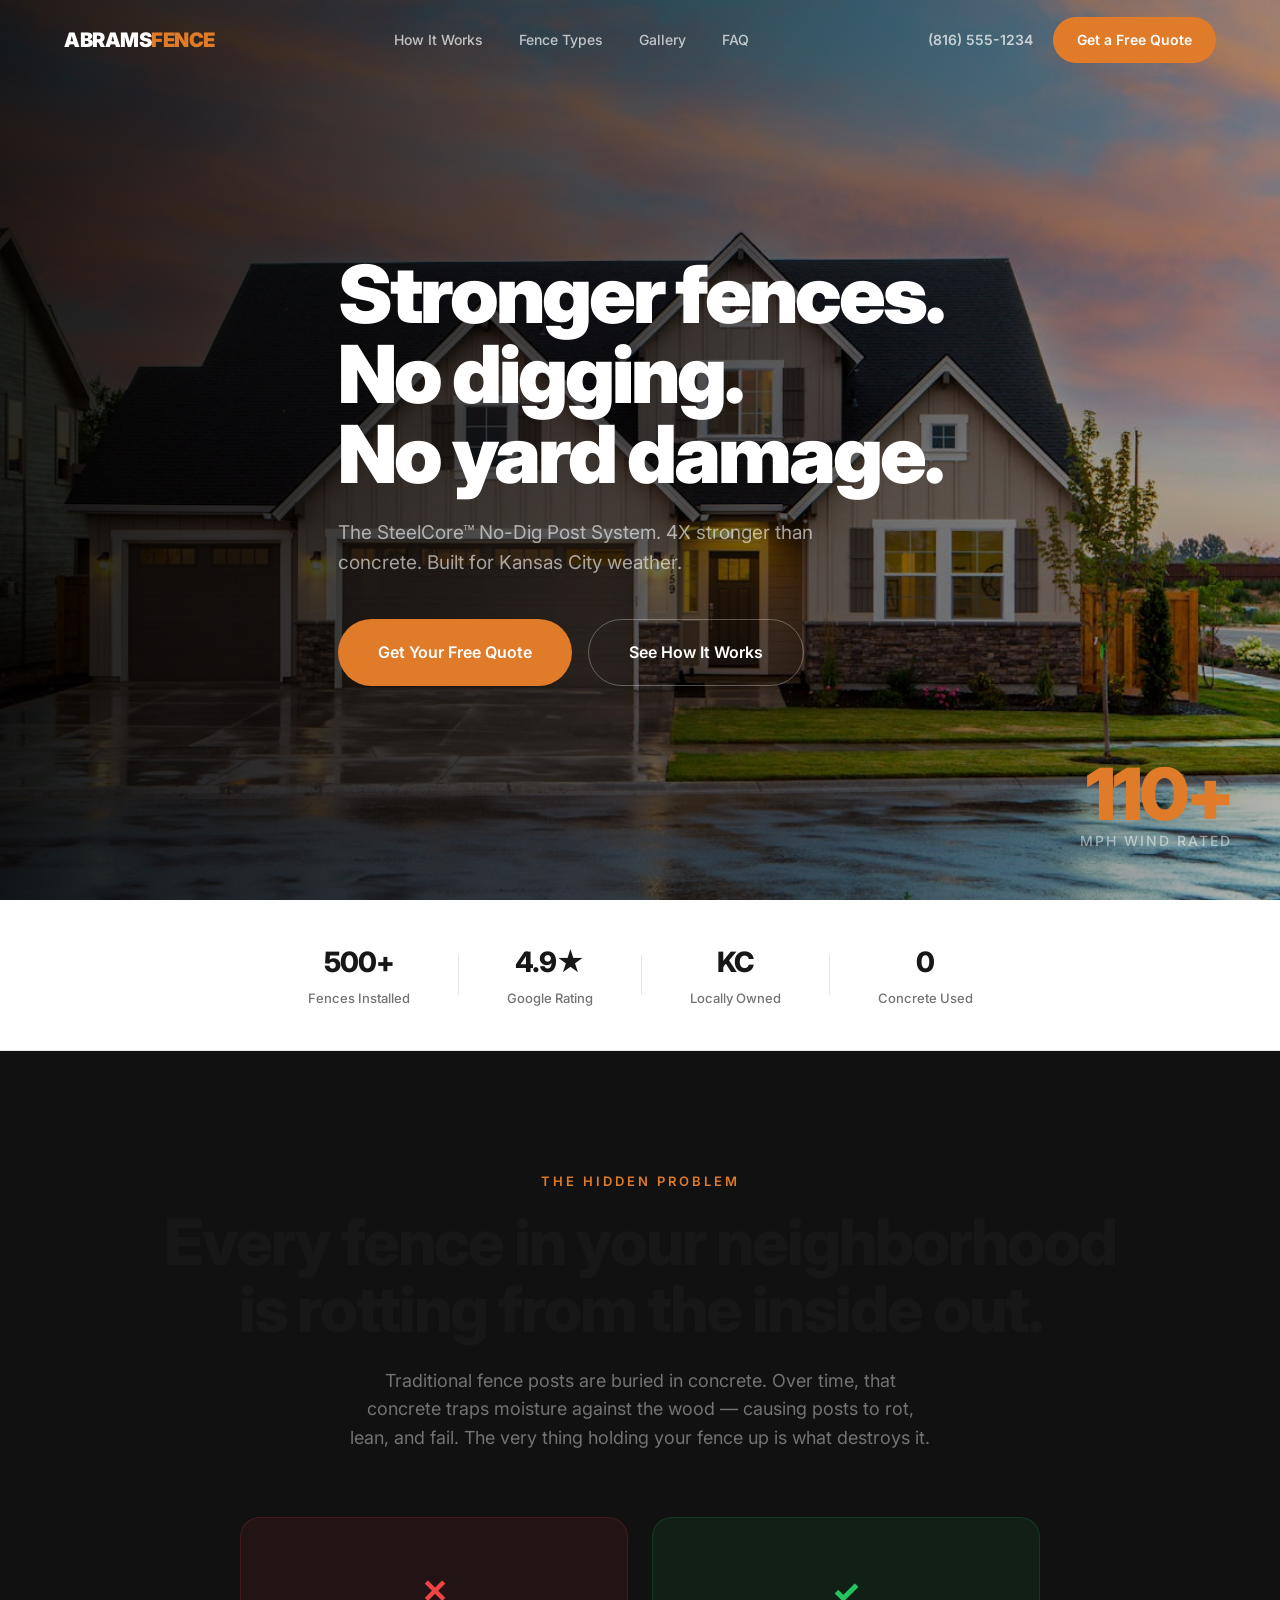
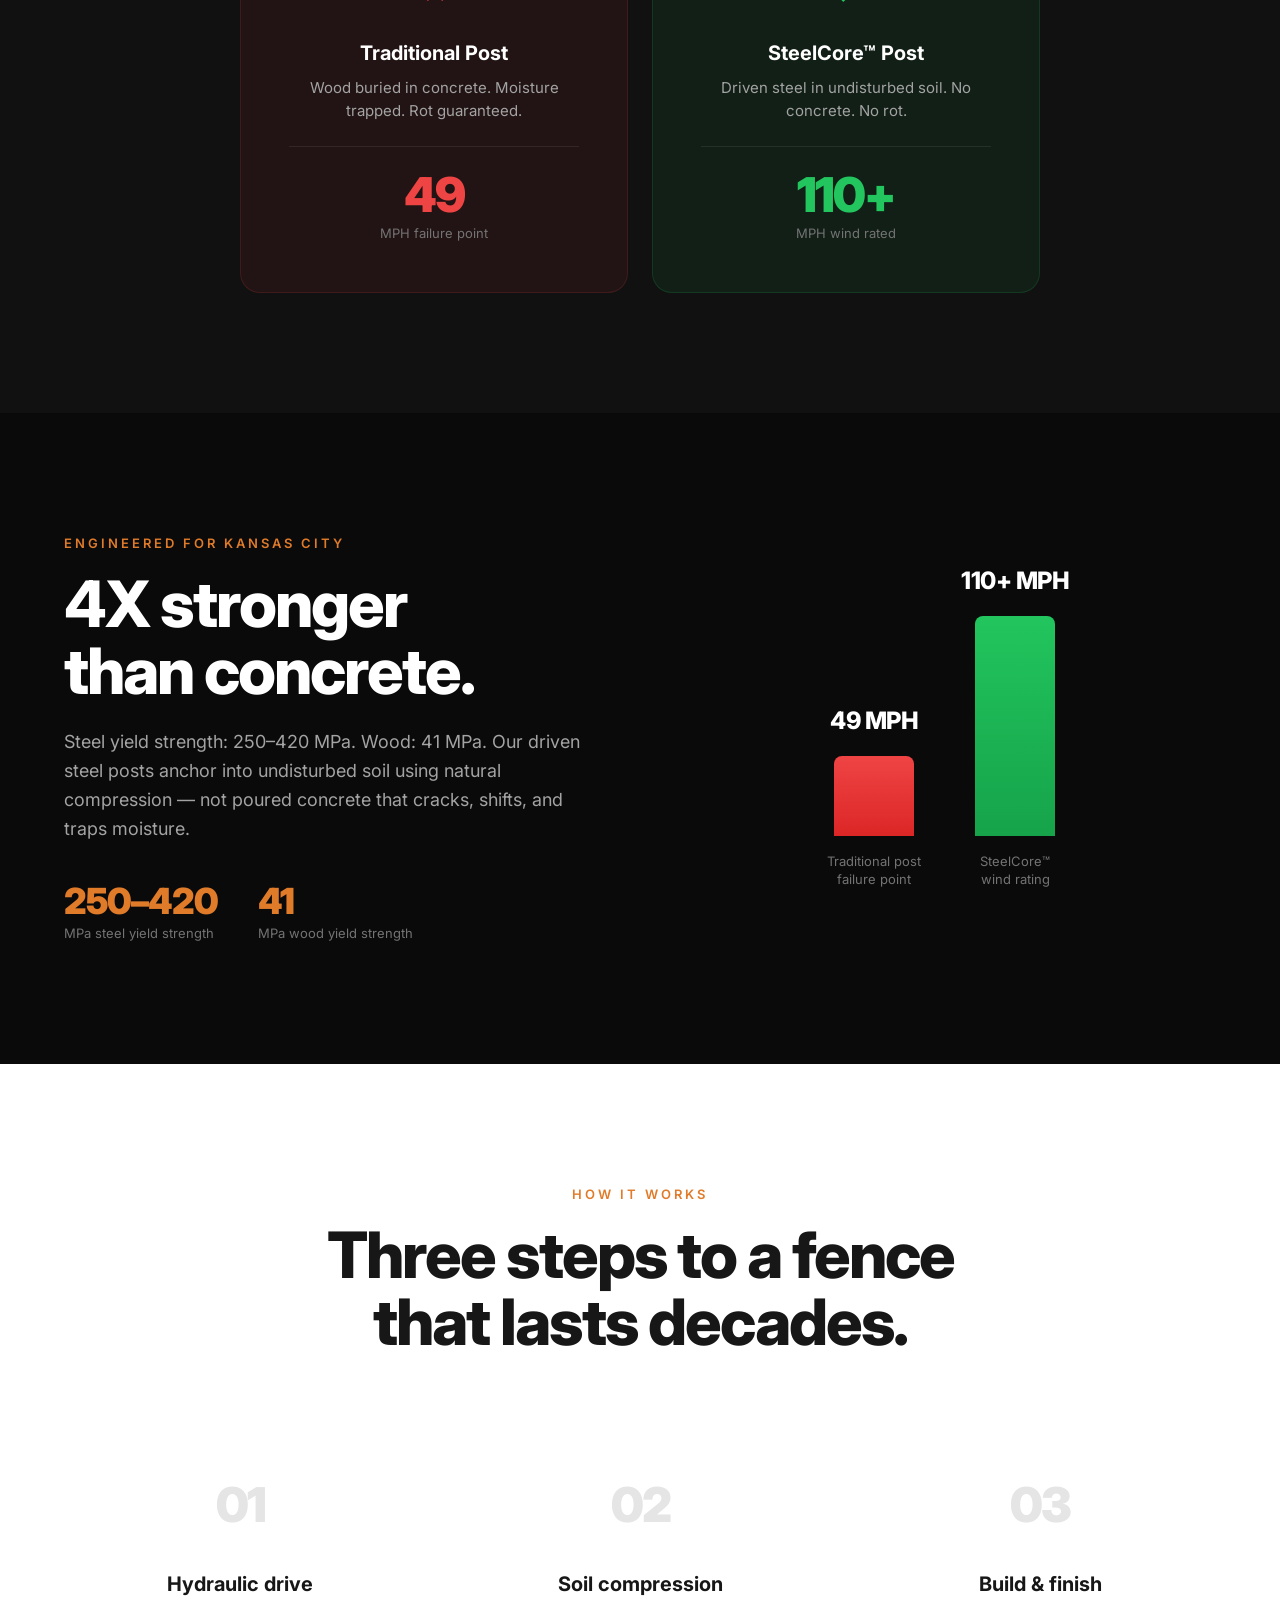
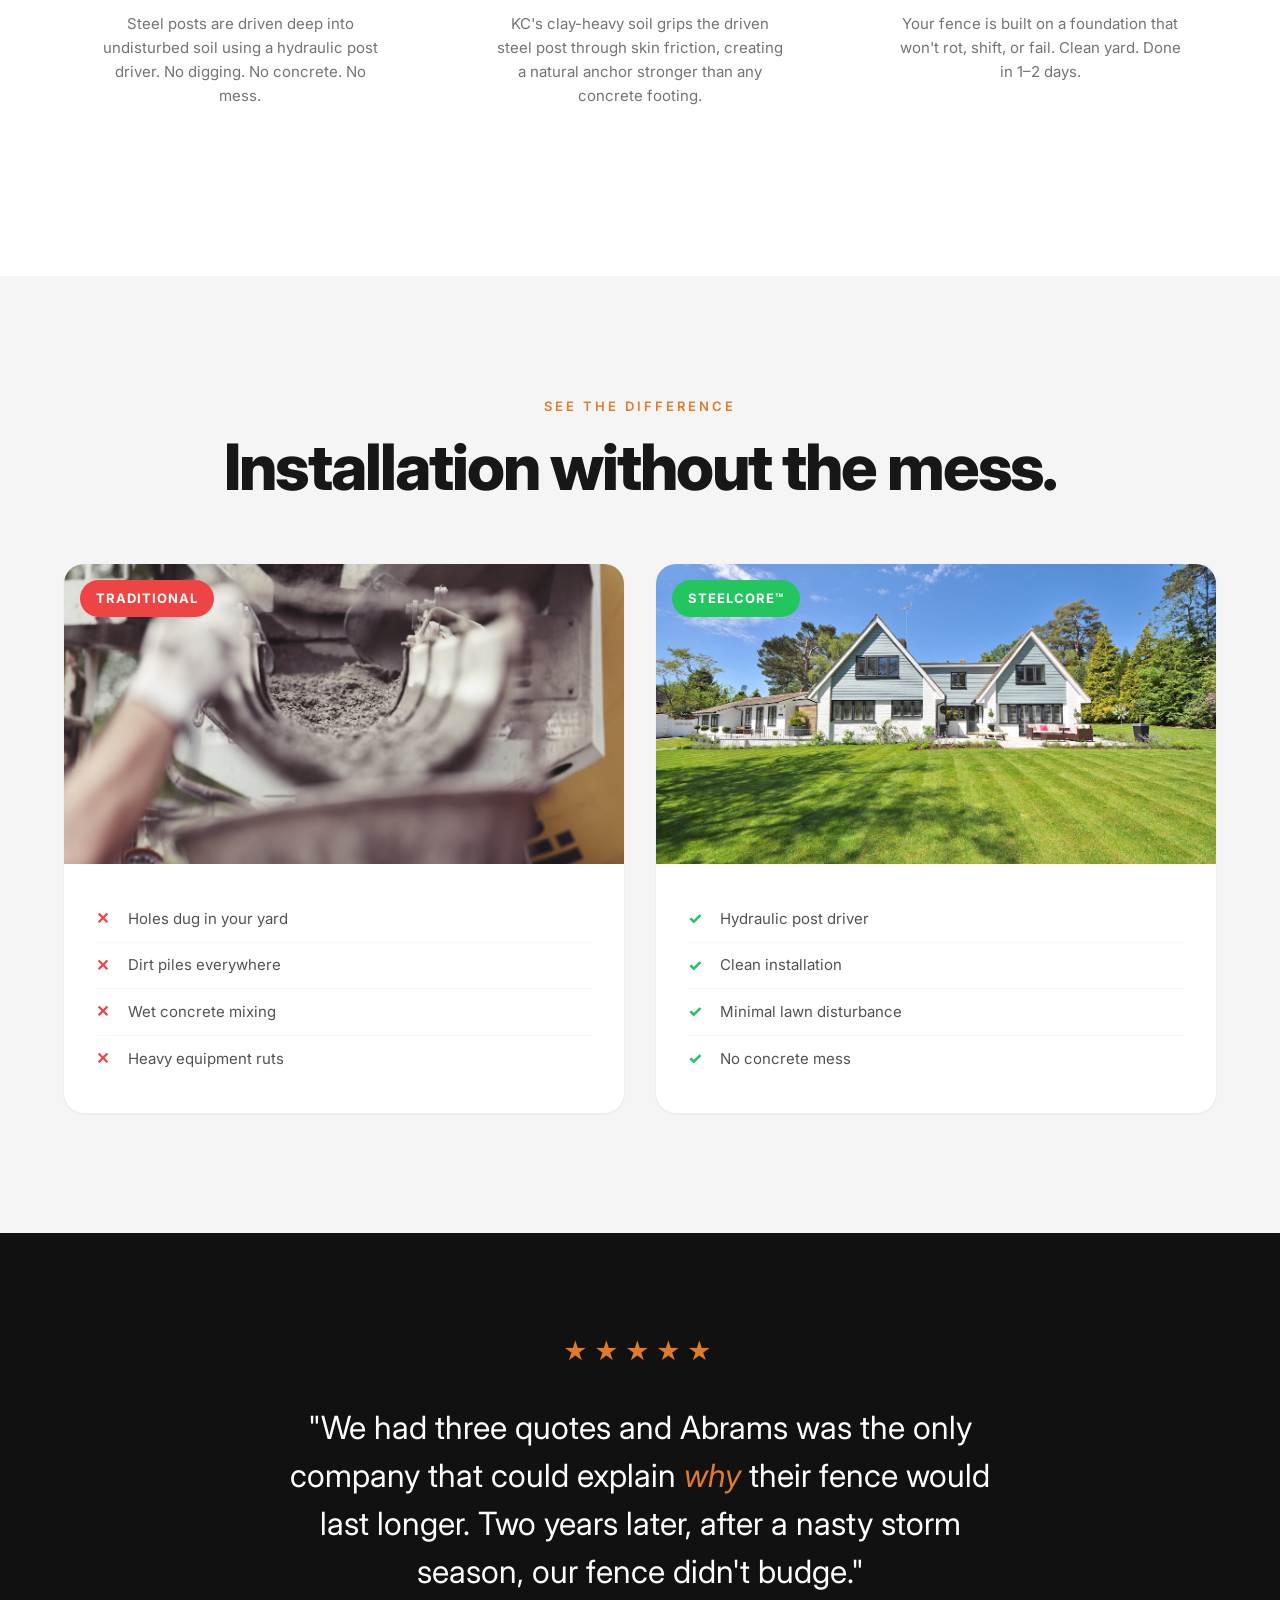
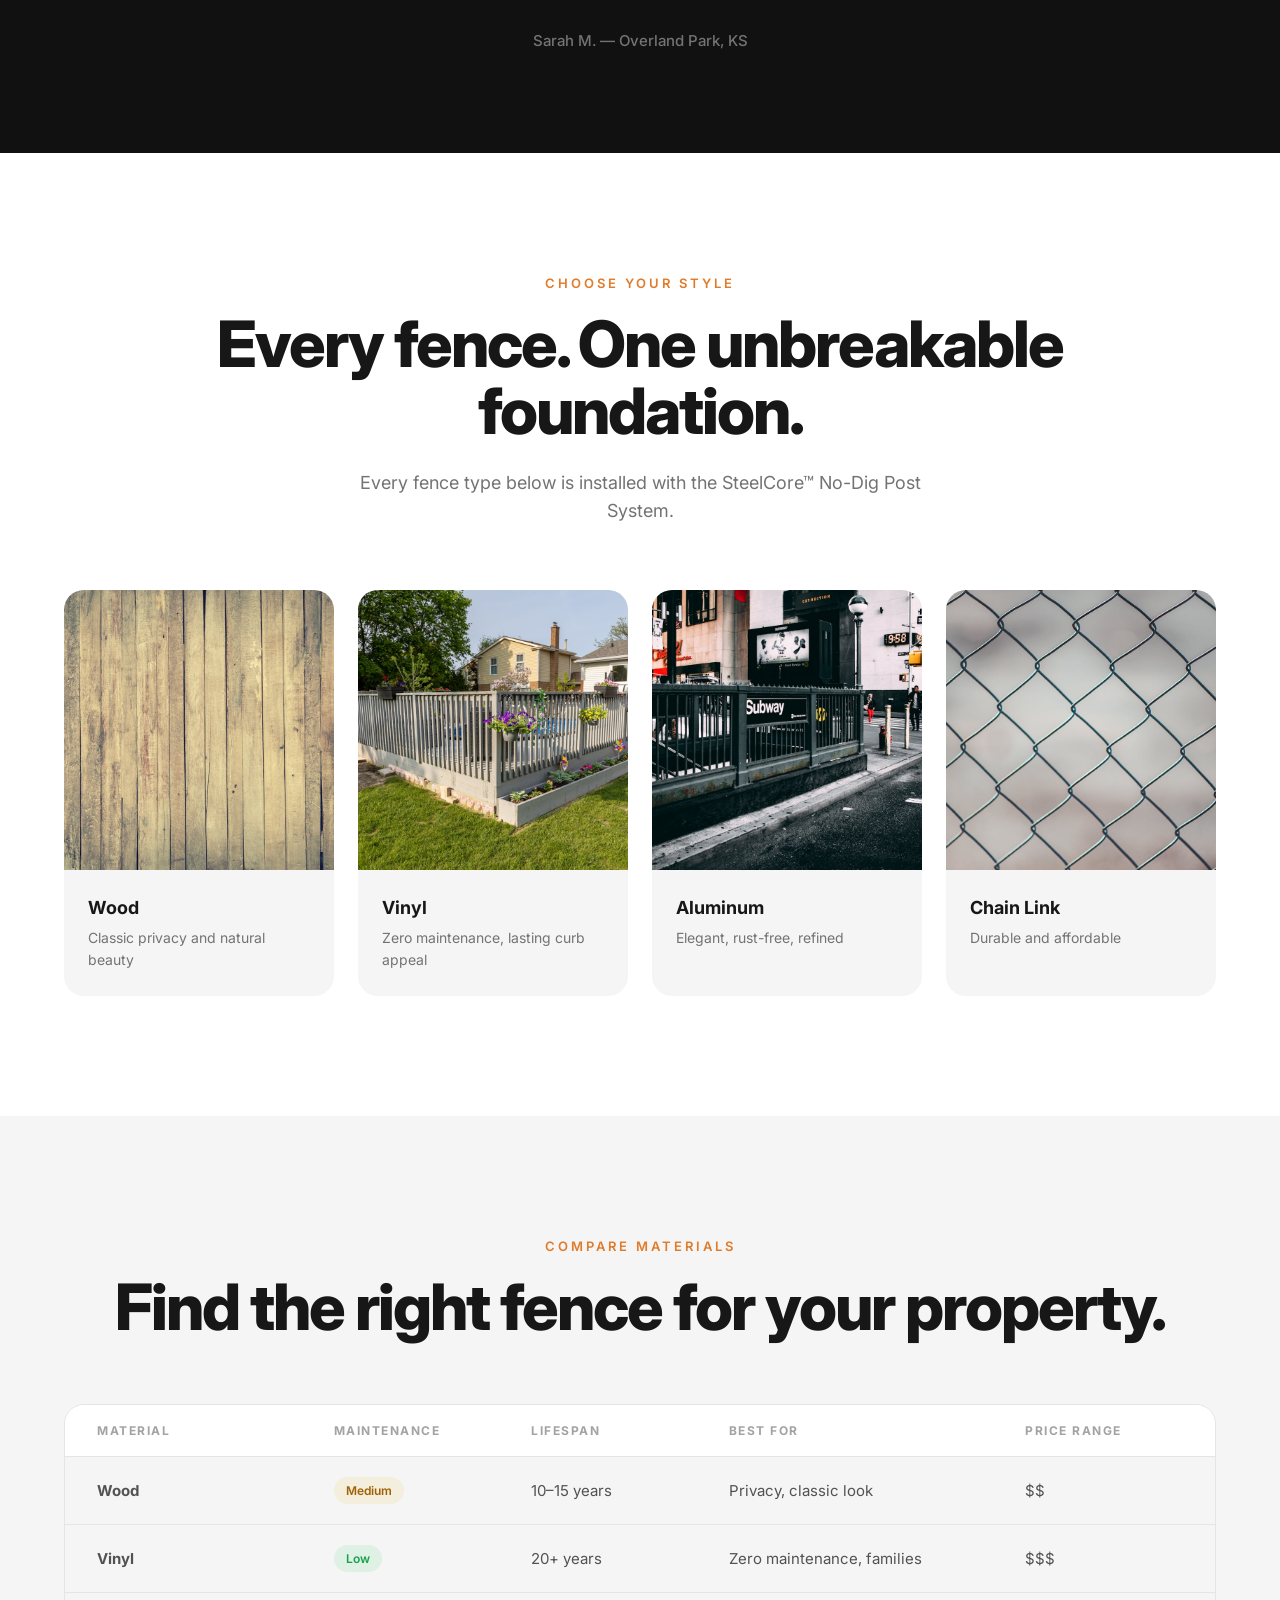
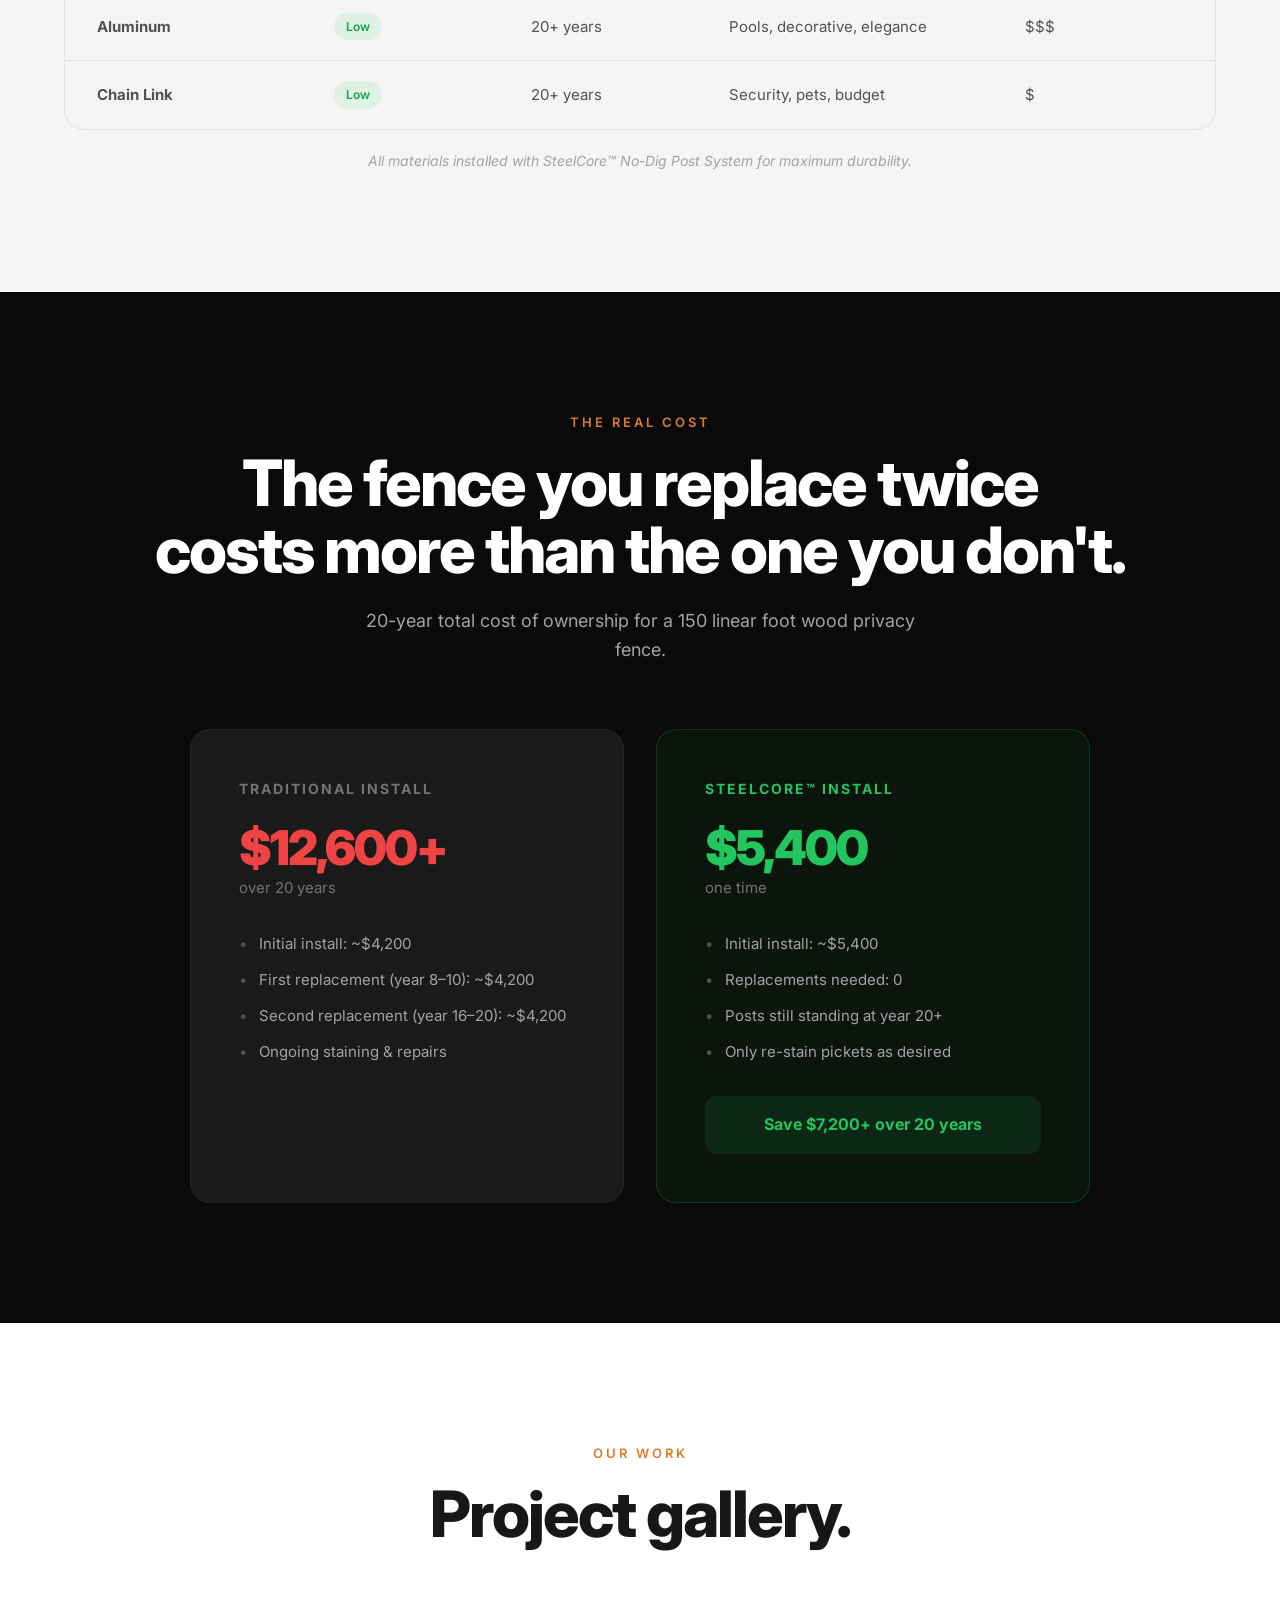
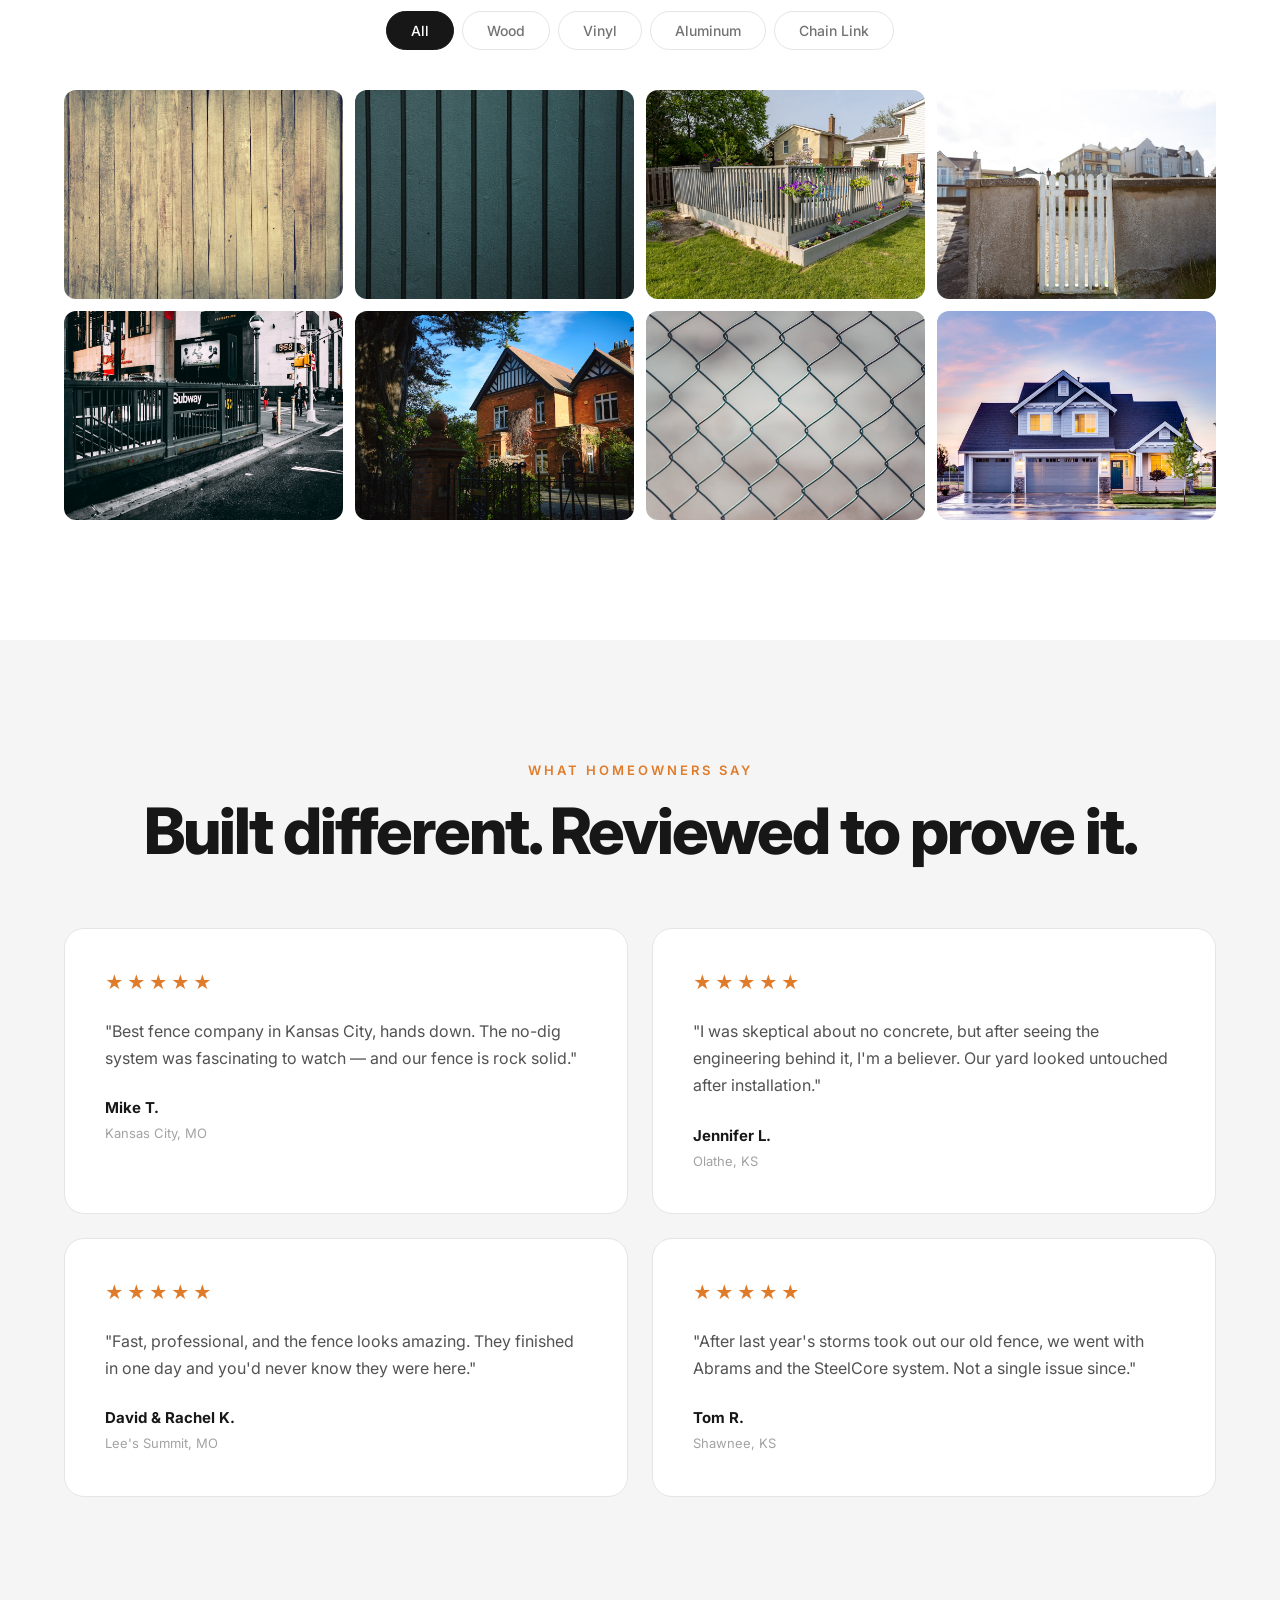
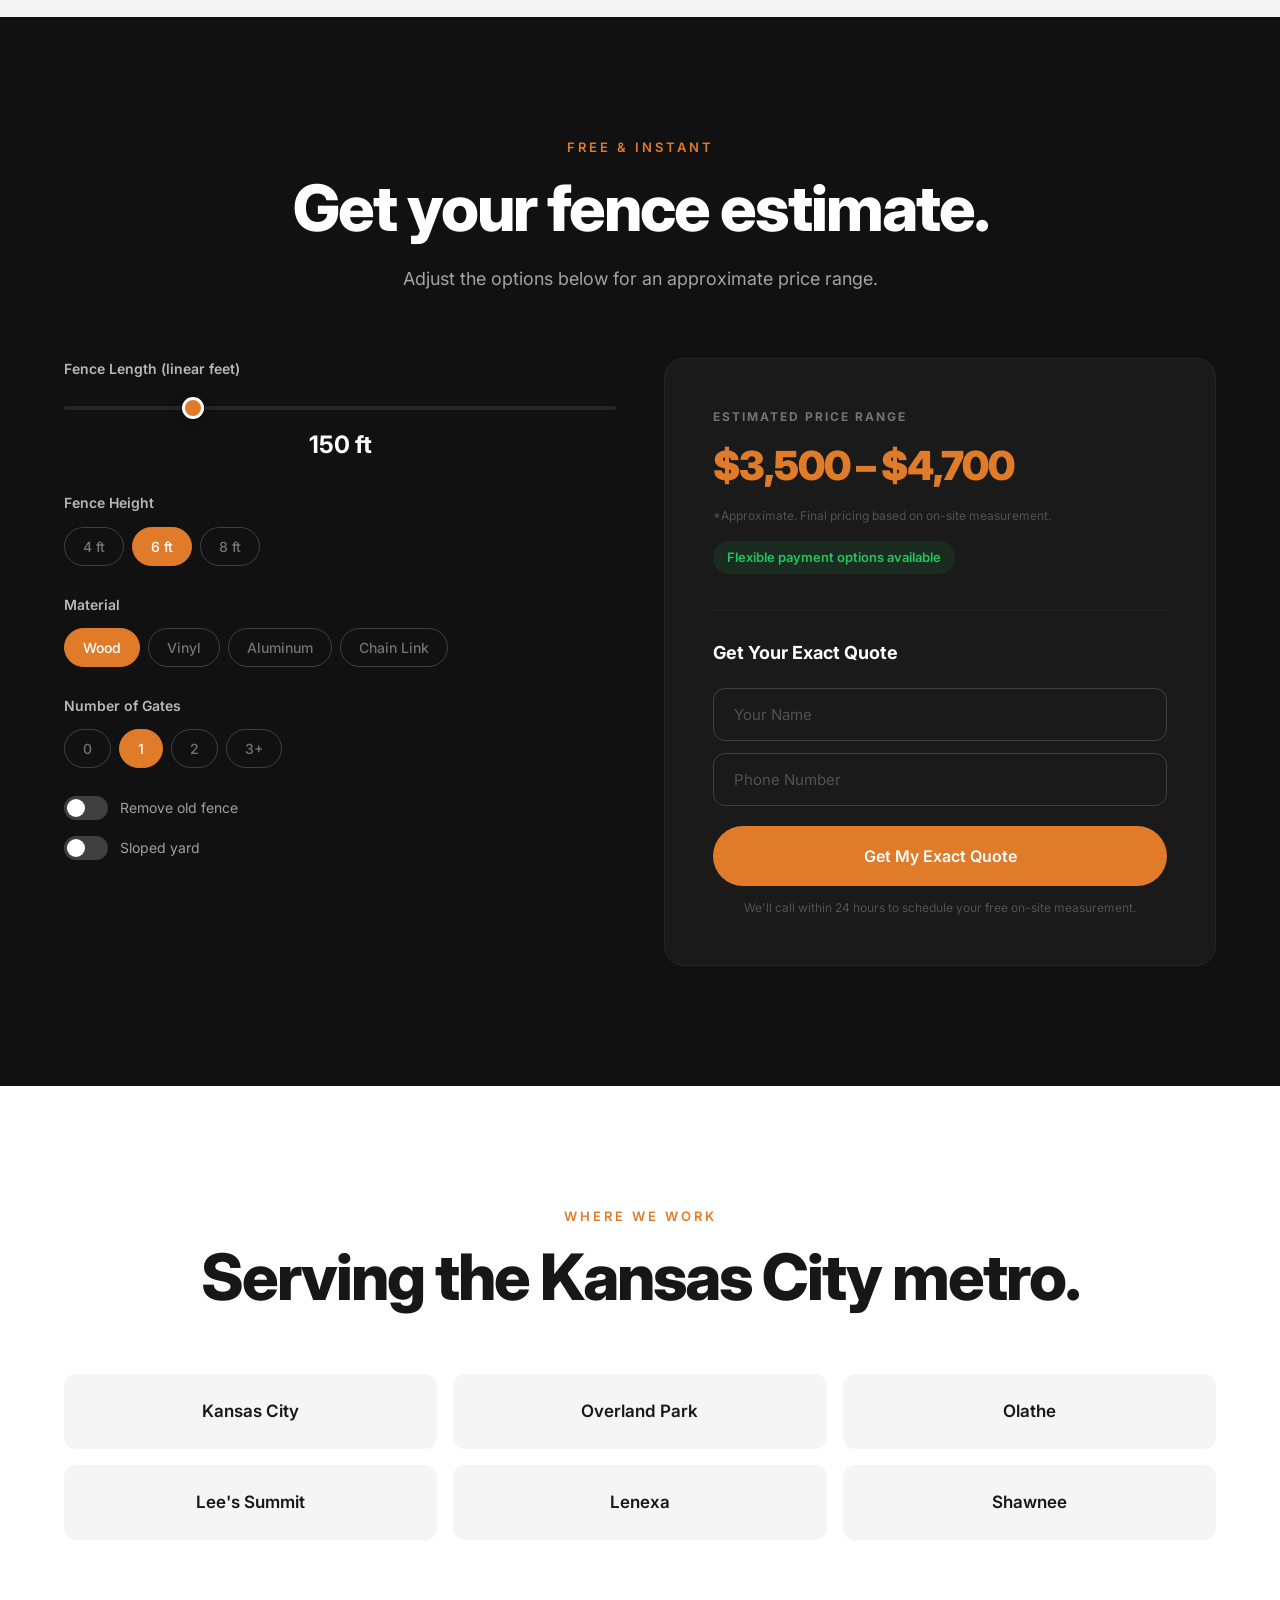
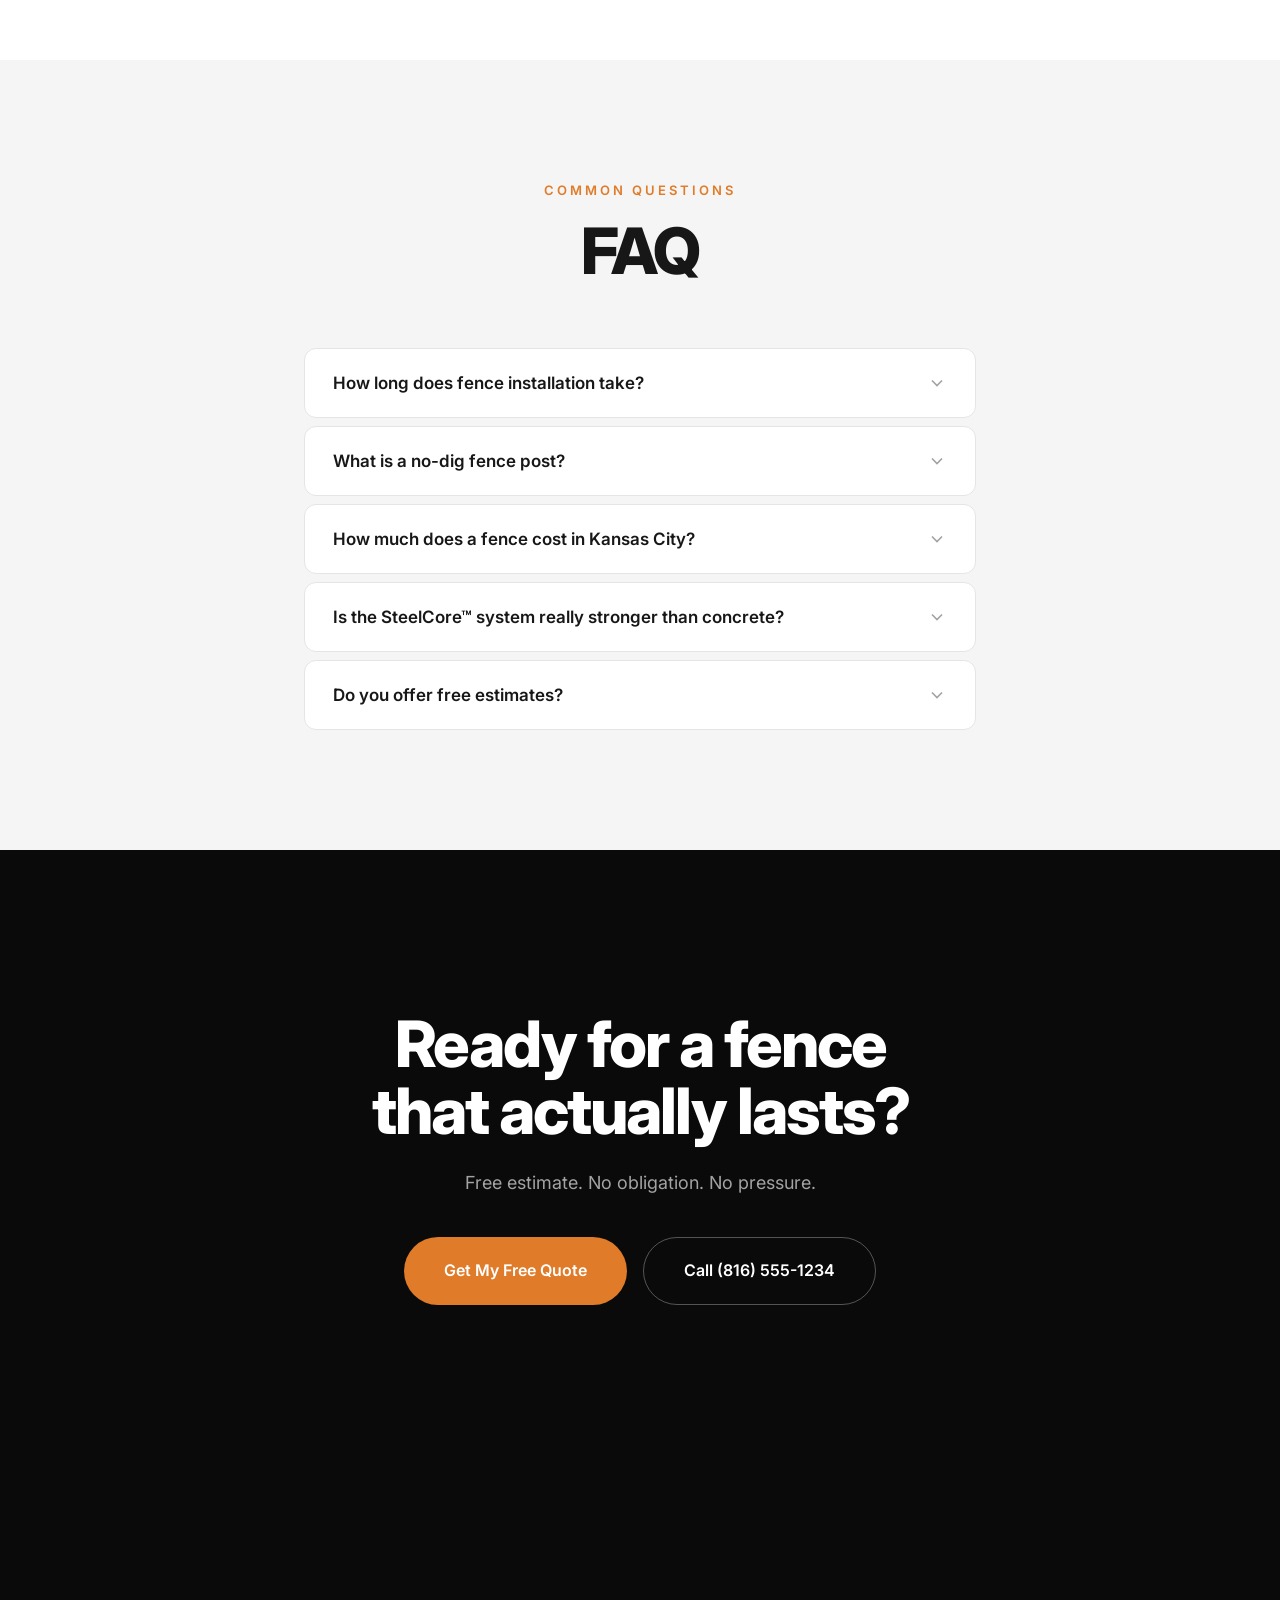
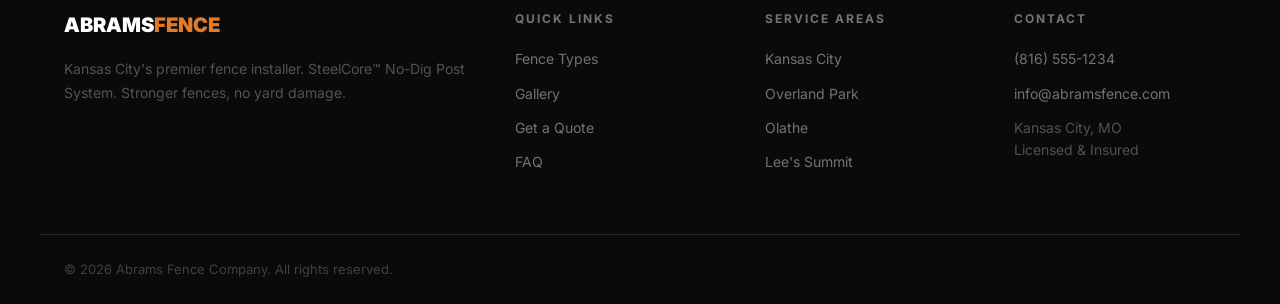
==== commit 3dd272e5: "Redesign Abrams Fence site with Tesla/Apple premium aesthetic Complete overhaul of HTML, CSS, and JS" ====
--- a/abrams/index.html
+++ b/abrams/index.html
@@ -16,21 +16,18 @@
 </head>
 <body>
 
-<!-- ===================== STICKY HEADER ===================== -->
+<!-- ===================== HEADER ===================== -->
 <header class="header" id="header">
   <div class="container header__inner">
     <a href="#" class="header__logo">ABRAMS<span>FENCE</span></a>
     <nav class="header__nav" id="mainNav">
+      <a href="#how-it-works">How It Works</a>
       <a href="#fence-styles">Fence Types</a>
       <a href="#gallery">Gallery</a>
-      <a href="#service-areas">Service Areas</a>
       <a href="#faq">FAQ</a>
     </nav>
     <div class="header__actions">
-      <a href="tel:+18165551234" class="header__phone">
-        <svg width="18" height="18" viewBox="0 0 24 24" fill="none" stroke="currentColor" stroke-width="2"><path d="M22 16.92v3a2 2 0 01-2.18 2 19.79 19.79 0 01-8.63-3.07 19.5 19.5 0 01-6-6 19.79 19.79 0 01-3.07-8.67A2 2 0 014.11 2h3a2 2 0 012 1.72c.127.96.361 1.903.7 2.81a2 2 0 01-.45 2.11L8.09 9.91a16 16 0 006 6l1.27-1.27a2 2 0 012.11-.45c.907.339 1.85.573 2.81.7A2 2 0 0122 16.92z"/></svg>
-        (816) 555-1234
-      </a>
+      <a href="tel:+18165551234" class="header__phone">(816) 555-1234</a>
       <a href="#estimate" class="btn btn--primary">Get a Free Quote</a>
     </div>
     <button class="header__hamburger" id="hamburger" aria-label="Menu">
@@ -41,9 +38,9 @@
 
 <!-- Mobile Nav Overlay -->
 <div class="mobile-nav" id="mobileNav">
+  <a href="#how-it-works" class="mobile-nav__link">How It Works</a>
   <a href="#fence-styles" class="mobile-nav__link">Fence Types</a>
   <a href="#gallery" class="mobile-nav__link">Gallery</a>
-  <a href="#service-areas" class="mobile-nav__link">Service Areas</a>
   <a href="#faq" class="mobile-nav__link">FAQ</a>
   <a href="tel:+18165551234" class="mobile-nav__link mobile-nav__phone">(816) 555-1234</a>
   <a href="#estimate" class="btn btn--primary btn--full">Get a Free Quote</a>
@@ -51,429 +48,335 @@
 
 <!-- ===================== HERO ===================== -->
 <section class="hero">
-  <div class="hero__overlay"></div>
+  <div class="hero__bg">
+    <img src="images/home-yard.jpg" alt="Beautiful home with fence" class="hero__bg-img">
+    <div class="hero__bg-overlay"></div>
+  </div>
   <div class="container hero__content">
-    <div class="hero__badge">
-      <svg width="16" height="16" viewBox="0 0 24 24" fill="currentColor"><path d="M12 2l3.09 6.26L22 9.27l-5 4.87 1.18 6.88L12 17.77l-6.18 3.25L7 14.14 2 9.27l6.91-1.01L12 2z"/></svg>
-      SteelCore™ No-Dig Post System
-    </div>
-    <h1 class="hero__title">Stronger Fences.<br>No Digging.<br>No Yard Damage.</h1>
-    <p class="hero__subtitle">Kansas City's only fence installer using the SteelCore™ No-Dig Post System.</p>
-    <div class="hero__trust">
-      <span>&#10003; No concrete posts</span>
-      <span>&#10003; No yard destruction</span>
-      <span>&#10003; Built for Midwest weather</span>
-    </div>
+    <h1 class="hero__title">Stronger fences.<br>No digging.<br>No yard damage.</h1>
+    <p class="hero__subtitle">The SteelCore™ No-Dig Post System. 4X stronger than concrete. Built for Kansas City weather.</p>
     <div class="hero__ctas">
-      <a href="#estimate" class="btn btn--primary btn--lg">Get a Free Fence Quote</a>
-      <a href="tel:+18165551234" class="btn btn--outline btn--lg">Call Now</a>
-    </div>
-    <div class="hero__wind-stat">
-      <div class="hero__wind-number">110+</div>
-      <div class="hero__wind-label">MPH wind rating<br><small>Standard wood posts fail at 49 MPH</small></div>
-    </div>
-  </div>
-</section>
-
-<!-- ===================== TRUST STRIP ===================== -->
-<section class="trust-strip">
-  <div class="container trust-strip__inner">
-    <div class="trust-strip__item">
-      <svg width="20" height="20" viewBox="0 0 24 24" fill="none" stroke="currentColor" stroke-width="2"><path d="M12 22s8-4 8-10V5l-8-3-8 3v7c0 6 8 10 8 10z"/></svg>
-      Licensed &amp; Insured
-    </div>
-    <div class="trust-strip__item">
-      <svg width="20" height="20" viewBox="0 0 24 24" fill="none" stroke="currentColor" stroke-width="2"><path d="M12 1v22M17 5H9.5a3.5 3.5 0 000 7h5a3.5 3.5 0 010 7H6"/></svg>
-      Free Estimates
-    </div>
-    <div class="trust-strip__item">
-      <svg width="20" height="20" viewBox="0 0 24 24" fill="none" stroke="currentColor" stroke-width="2"><path d="M21 10c0 7-9 13-9 13s-9-6-9-13a9 9 0 0118 0z"/><circle cx="12" cy="10" r="3"/></svg>
-      Local Kansas City Company
-    </div>
-    <div class="trust-strip__item">
-      <svg width="20" height="20" viewBox="0 0 24 24" fill="none" stroke="currentColor" stroke-width="2"><path d="M22 11.08V12a10 10 0 11-5.93-9.14"/><polyline points="22 4 12 14.01 9 11.01"/></svg>
-      500+ Fences Installed
-    </div>
-  </div>
-</section>
-
-<!-- ===================== WHY MOST FENCES FAIL ===================== -->
-<section class="section section--white" id="why-fences-fail">
-  <div class="container">
-    <div class="split split--reverse">
-      <div class="split__text">
-        <h2 class="section__label">The Hidden Problem</h2>
-        <h3 class="section__title">Why Most Fences Fail</h3>
-        <p class="section__lead">You've seen it in every neighborhood. A fence that looked great on day one — now leaning, rotting, falling apart.</p>
-        <p>It's not bad luck. It's bad installation.</p>
-        <p>Traditional fence posts are buried in concrete. Over time, that concrete traps moisture against the wood, causing posts to rot from the inside out. The very thing that's supposed to hold your fence up is what destroys it.</p>
-        <div class="callout callout--warning">
-          <strong>The problem isn't the fence. It's the post.</strong>
-        </div>
-      </div>
-      <div class="split__visual">
-        <div class="rot-diagram">
-          <div class="rot-diagram__post">
-            <div class="rot-diagram__label rot-diagram__label--top">Wood Post</div>
-            <div class="rot-diagram__ground"></div>
-            <div class="rot-diagram__concrete">
-              <span>Concrete</span>
-            </div>
-            <div class="rot-diagram__moisture">
-              <div class="rot-diagram__droplet"></div>
-              <div class="rot-diagram__droplet"></div>
-              <div class="rot-diagram__droplet"></div>
-            </div>
-            <div class="rot-diagram__label rot-diagram__label--bottom">Moisture trapped → Rot → Failure</div>
+      <a href="#estimate" class="btn btn--primary btn--lg">Get Your Free Quote</a>
+      <a href="#how-it-works" class="btn btn--ghost btn--lg">See How It Works</a>
+    </div>
+  </div>
+  <div class="hero__stat">
+    <div class="hero__stat-number">110+</div>
+    <div class="hero__stat-label">MPH wind rated</div>
+  </div>
+</section>
+
+<!-- ===================== LOGOS / TRUST BAR ===================== -->
+<section class="trust-bar">
+  <div class="container trust-bar__inner">
+    <div class="trust-bar__item">
+      <strong>500+</strong>
+      <span>Fences Installed</span>
+    </div>
+    <div class="trust-bar__divider"></div>
+    <div class="trust-bar__item">
+      <strong>4.9★</strong>
+      <span>Google Rating</span>
+    </div>
+    <div class="trust-bar__divider"></div>
+    <div class="trust-bar__item">
+      <strong>KC</strong>
+      <span>Locally Owned</span>
+    </div>
+    <div class="trust-bar__divider"></div>
+    <div class="trust-bar__item">
+      <strong>0</strong>
+      <span>Concrete Used</span>
+    </div>
+  </div>
+</section>
+
+<!-- ===================== THE PROBLEM ===================== -->
+<section class="section section--dark" id="the-problem">
+  <div class="container">
+    <div class="section-text-center">
+      <p class="kicker">The hidden problem</p>
+      <h2 class="headline">Every fence in your neighborhood<br>is rotting from the inside out.</h2>
+      <p class="subhead">Traditional fence posts are buried in concrete. Over time, that concrete traps moisture against the wood — causing posts to rot, lean, and fail. The very thing holding your fence up is what destroys it.</p>
+    </div>
+    <div class="problem-grid">
+      <div class="problem-card problem-card--bad">
+        <div class="problem-card__icon">✕</div>
+        <h3>Traditional Post</h3>
+        <p>Wood buried in concrete. Moisture trapped. Rot guaranteed.</p>
+        <div class="problem-card__stat">
+          <span class="problem-card__stat-number">49</span>
+          <span class="problem-card__stat-label">MPH failure point</span>
+        </div>
+      </div>
+      <div class="problem-card problem-card--good">
+        <div class="problem-card__icon">✓</div>
+        <h3>SteelCore™ Post</h3>
+        <p>Driven steel in undisturbed soil. No concrete. No rot.</p>
+        <div class="problem-card__stat">
+          <span class="problem-card__stat-number">110+</span>
+          <span class="problem-card__stat-label">MPH wind rated</span>
+        </div>
+      </div>
+    </div>
+  </div>
+</section>
+
+<!-- ===================== 4X STRONGER — FULL BLEED ===================== -->
+<section class="section section--black" id="strength">
+  <div class="container">
+    <div class="strength-section">
+      <div class="strength-section__text">
+        <p class="kicker kicker--orange">Engineered for Kansas City</p>
+        <h2 class="headline headline--white">4X stronger<br>than concrete.</h2>
+        <p class="subhead subhead--muted">Steel yield strength: 250–420 MPa. Wood: 41 MPa. Our driven steel posts anchor into undisturbed soil using natural compression — not poured concrete that cracks, shifts, and traps moisture.</p>
+        <div class="strength-stats">
+          <div class="strength-stat">
+            <div class="strength-stat__value">250–420</div>
+            <div class="strength-stat__label">MPa steel yield strength</div>
           </div>
-        </div>
-      </div>
-    </div>
-  </div>
-</section>
-
-<!-- ===================== TRADITIONAL vs STEELCORE ===================== -->
-<section class="section section--dark" id="comparison">
-  <div class="container">
-    <h2 class="section__label section__label--light">Side by Side</h2>
-    <h3 class="section__title section__title--light">Traditional vs. SteelCore™</h3>
-    <div class="comparison">
-      <div class="comparison__col comparison__col--bad">
-        <div class="comparison__header comparison__header--bad">
-          <svg width="24" height="24" viewBox="0 0 24 24" fill="none" stroke="currentColor" stroke-width="2"><circle cx="12" cy="12" r="10"/><line x1="15" y1="9" x2="9" y2="15"/><line x1="9" y1="9" x2="15" y2="15"/></svg>
-          Traditional Installation
-        </div>
-        <ul class="comparison__list">
-          <li>Wood posts set in concrete</li>
-          <li>Moisture trapped around posts</li>
-          <li>Yard excavation required</li>
-          <li>Concrete curing time</li>
-          <li>Posts eventually rot or shift</li>
-          <li>Fails at 49 MPH winds</li>
+          <div class="strength-stat">
+            <div class="strength-stat__value">41</div>
+            <div class="strength-stat__label">MPa wood yield strength</div>
+          </div>
+        </div>
+      </div>
+      <div class="strength-section__visual">
+        <div class="strength-comparison">
+          <div class="strength-col">
+            <div class="strength-col__speed">49 MPH</div>
+            <div class="strength-col__bar strength-col__bar--weak"></div>
+            <div class="strength-col__label">Traditional post<br>failure point</div>
+          </div>
+          <div class="strength-col">
+            <div class="strength-col__speed">110+ MPH</div>
+            <div class="strength-col__bar strength-col__bar--strong"></div>
+            <div class="strength-col__label">SteelCore™<br>wind rating</div>
+          </div>
+        </div>
+      </div>
+    </div>
+  </div>
+</section>
+
+<!-- ===================== HOW IT WORKS ===================== -->
+<section class="section section--white" id="how-it-works">
+  <div class="container">
+    <div class="section-text-center">
+      <p class="kicker">How it works</p>
+      <h2 class="headline">Three steps to a fence<br>that lasts decades.</h2>
+    </div>
+    <div class="steps">
+      <div class="step">
+        <div class="step__number">01</div>
+        <h3>Hydraulic drive</h3>
+        <p>Steel posts are driven deep into undisturbed soil using a hydraulic post driver. No digging. No concrete. No mess.</p>
+      </div>
+      <div class="step">
+        <div class="step__number">02</div>
+        <h3>Soil compression</h3>
+        <p>KC's clay-heavy soil grips the driven steel post through skin friction, creating a natural anchor stronger than any concrete footing.</p>
+      </div>
+      <div class="step">
+        <div class="step__number">03</div>
+        <h3>Build &amp; finish</h3>
+        <p>Your fence is built on a foundation that won't rot, shift, or fail. Clean yard. Done in 1–2 days.</p>
+      </div>
+    </div>
+  </div>
+</section>
+
+<!-- ===================== BEFORE / AFTER ===================== -->
+<section class="section section--light" id="before-after">
+  <div class="container">
+    <div class="section-text-center">
+      <p class="kicker">See the difference</p>
+      <h2 class="headline">Installation without the mess.</h2>
+    </div>
+    <div class="compare-grid">
+      <div class="compare-card">
+        <div class="compare-card__image">
+          <img src="images/messy-construction.jpg" alt="Messy traditional fence installation with concrete">
+          <div class="compare-card__badge compare-card__badge--bad">Traditional</div>
+        </div>
+        <div class="compare-card__body">
+          <ul>
+            <li><span class="x-mark">✕</span> Holes dug in your yard</li>
+            <li><span class="x-mark">✕</span> Dirt piles everywhere</li>
+            <li><span class="x-mark">✕</span> Wet concrete mixing</li>
+            <li><span class="x-mark">✕</span> Heavy equipment ruts</li>
+          </ul>
+        </div>
+      </div>
+      <div class="compare-card">
+        <div class="compare-card__image">
+          <img src="images/yard-fence.jpg" alt="Clean SteelCore fence installation with pristine yard">
+          <div class="compare-card__badge compare-card__badge--good">SteelCore™</div>
+        </div>
+        <div class="compare-card__body">
+          <ul>
+            <li><span class="check-mark">✓</span> Hydraulic post driver</li>
+            <li><span class="check-mark">✓</span> Clean installation</li>
+            <li><span class="check-mark">✓</span> Minimal lawn disturbance</li>
+            <li><span class="check-mark">✓</span> No concrete mess</li>
+          </ul>
+        </div>
+      </div>
+    </div>
+  </div>
+</section>
+
+<!-- ===================== TESTIMONIAL — FULL WIDTH ===================== -->
+<section class="section section--dark testimonial-section">
+  <div class="container">
+    <div class="testimonial-feature">
+      <div class="testimonial-feature__stars">★★★★★</div>
+      <blockquote class="testimonial-feature__quote">"We had three quotes and Abrams was the only company that could explain <em>why</em> their fence would last longer. Two years later, after a nasty storm season, our fence didn't budge."</blockquote>
+      <cite class="testimonial-feature__cite">Sarah M. — Overland Park, KS</cite>
+    </div>
+  </div>
+</section>
+
+<!-- ===================== FENCE STYLES ===================== -->
+<section class="section section--white" id="fence-styles">
+  <div class="container">
+    <div class="section-text-center">
+      <p class="kicker">Choose your style</p>
+      <h2 class="headline">Every fence. One unbreakable foundation.</h2>
+      <p class="subhead">Every fence type below is installed with the SteelCore™ No-Dig Post System.</p>
+    </div>
+    <div class="fence-grid">
+      <a href="#estimate" class="fence-card">
+        <div class="fence-card__image">
+          <img src="images/brown-wood-fence.jpg" alt="Wood privacy fence">
+        </div>
+        <div class="fence-card__info">
+          <h3>Wood</h3>
+          <p>Classic privacy and natural beauty</p>
+        </div>
+      </a>
+      <a href="#estimate" class="fence-card">
+        <div class="fence-card__image">
+          <img src="images/vinyl-privacy-fence.jpg" alt="White vinyl fence">
+        </div>
+        <div class="fence-card__info">
+          <h3>Vinyl</h3>
+          <p>Zero maintenance, lasting curb appeal</p>
+        </div>
+      </a>
+      <a href="#estimate" class="fence-card">
+        <div class="fence-card__image">
+          <img src="images/black-metal-fence.jpg" alt="Black aluminum ornamental fence">
+        </div>
+        <div class="fence-card__info">
+          <h3>Aluminum</h3>
+          <p>Elegant, rust-free, refined</p>
+        </div>
+      </a>
+      <a href="#estimate" class="fence-card">
+        <div class="fence-card__image">
+          <img src="images/chainlink-fence.jpg" alt="Chain link fence">
+        </div>
+        <div class="fence-card__info">
+          <h3>Chain Link</h3>
+          <p>Durable and affordable</p>
+        </div>
+      </a>
+    </div>
+  </div>
+</section>
+
+<!-- ===================== MATERIAL COMPARISON ===================== -->
+<section class="section section--light" id="materials">
+  <div class="container">
+    <div class="section-text-center">
+      <p class="kicker">Compare materials</p>
+      <h2 class="headline">Find the right fence for your property.</h2>
+    </div>
+    <div class="material-grid">
+      <div class="material-row material-row--header">
+        <div>Material</div>
+        <div>Maintenance</div>
+        <div>Lifespan</div>
+        <div>Best For</div>
+        <div>Price Range</div>
+      </div>
+      <div class="material-row">
+        <div><strong>Wood</strong></div>
+        <div><span class="tag tag--yellow">Medium</span></div>
+        <div>10–15 years</div>
+        <div>Privacy, classic look</div>
+        <div>$$</div>
+      </div>
+      <div class="material-row">
+        <div><strong>Vinyl</strong></div>
+        <div><span class="tag tag--green">Low</span></div>
+        <div>20+ years</div>
+        <div>Zero maintenance, families</div>
+        <div>$$$</div>
+      </div>
+      <div class="material-row">
+        <div><strong>Aluminum</strong></div>
+        <div><span class="tag tag--green">Low</span></div>
+        <div>20+ years</div>
+        <div>Pools, decorative, elegance</div>
+        <div>$$$</div>
+      </div>
+      <div class="material-row">
+        <div><strong>Chain Link</strong></div>
+        <div><span class="tag tag--green">Low</span></div>
+        <div>20+ years</div>
+        <div>Security, pets, budget</div>
+        <div>$</div>
+      </div>
+    </div>
+    <p class="material-note">All materials installed with SteelCore™ No-Dig Post System for maximum durability.</p>
+  </div>
+</section>
+
+<!-- ===================== 20-YEAR TCO ===================== -->
+<section class="section section--black" id="investment">
+  <div class="container">
+    <div class="section-text-center">
+      <p class="kicker kicker--orange">The real cost</p>
+      <h2 class="headline headline--white">The fence you replace twice<br>costs more than the one you don't.</h2>
+      <p class="subhead subhead--muted">20-year total cost of ownership for a 150 linear foot wood privacy fence.</p>
+    </div>
+    <div class="tco-grid">
+      <div class="tco-card tco-card--traditional">
+        <div class="tco-card__header">Traditional Install</div>
+        <div class="tco-card__price">$12,600+</div>
+        <div class="tco-card__subtitle">over 20 years</div>
+        <ul class="tco-card__list">
+          <li>Initial install: ~$4,200</li>
+          <li>First replacement (year 8–10): ~$4,200</li>
+          <li>Second replacement (year 16–20): ~$4,200</li>
+          <li>Ongoing staining &amp; repairs</li>
         </ul>
-        <div class="comparison__verdict comparison__verdict--bad">
-          Higher long-term cost. Shorter lifespan.
-        </div>
-      </div>
-      <div class="comparison__divider">
-        <span>VS</span>
-      </div>
-      <div class="comparison__col comparison__col--good">
-        <div class="comparison__header comparison__header--good">
-          <svg width="24" height="24" viewBox="0 0 24 24" fill="none" stroke="currentColor" stroke-width="2"><path d="M22 11.08V12a10 10 0 11-5.93-9.14"/><polyline points="22 4 12 14.01 9 11.01"/></svg>
-          SteelCore™ No-Dig System
-        </div>
-        <ul class="comparison__list">
-          <li>Driven steel posts</li>
-          <li>Anchored in undisturbed soil</li>
-          <li>No concrete required</li>
-          <li>Faster installation</li>
-          <li>Long-term durability</li>
-          <li>Rated for 110+ MPH winds</li>
+      </div>
+      <div class="tco-card tco-card--steelcore">
+        <div class="tco-card__header">SteelCore™ Install</div>
+        <div class="tco-card__price">$5,400</div>
+        <div class="tco-card__subtitle">one time</div>
+        <ul class="tco-card__list">
+          <li>Initial install: ~$5,400</li>
+          <li>Replacements needed: 0</li>
+          <li>Posts still standing at year 20+</li>
+          <li>Only re-stain pickets as desired</li>
         </ul>
-        <div class="comparison__verdict comparison__verdict--good">
-          4X stronger. Built to last decades.
-        </div>
-      </div>
-    </div>
-  </div>
-</section>
-
-<!-- ===================== MINI TESTIMONIAL ===================== -->
-<section class="section section--white mini-testimonial">
-  <div class="container container--narrow">
-    <div class="mini-testimonial__stars">★★★★★</div>
-    <blockquote class="mini-testimonial__quote">
-      "We had three quotes and Abrams was the only company that could explain <em>why</em> their fence would last longer. Two years later, after a nasty storm season, our fence didn't budge. Our neighbor's did."
-    </blockquote>
-    <cite class="mini-testimonial__cite">— Sarah M., Overland Park</cite>
-  </div>
-</section>
-
-<!-- ===================== STEELCORE EXPLANATION ===================== -->
-<section class="section section--gray" id="steelcore">
-  <div class="container">
-    <div class="split">
-      <div class="split__visual">
-        <div class="steelcore-diagram">
-          <div class="steelcore-diagram__post">
-            <div class="steelcore-diagram__steel">Steel Post</div>
-            <div class="steelcore-diagram__ground"></div>
-            <div class="steelcore-diagram__soil">
-              <span>Undisturbed Soil</span>
-              <div class="steelcore-diagram__arrows">
-                <div class="steelcore-diagram__arrow steelcore-diagram__arrow--left">←</div>
-                <div class="steelcore-diagram__arrow steelcore-diagram__arrow--right">→</div>
-              </div>
-              <div class="steelcore-diagram__label">Skin friction + soil compression</div>
-            </div>
-            <div class="steelcore-diagram__badge">
-              <strong>250–420 MPa</strong><br>
-              <small>Steel yield strength</small>
-            </div>
-          </div>
-        </div>
-      </div>
-      <div class="split__text">
-        <h2 class="section__label">Engineered for Kansas City</h2>
-        <h3 class="section__title">The SteelCore™ Difference</h3>
-        <p class="section__lead">The SteelCore™ system drives steel fence posts deep into undisturbed soil — using the earth's natural compression instead of concrete.</p>
-        <p>KC's clay-heavy soil is actually an advantage. The dense, undisturbed ground grips the driven steel post through skin friction, creating a stronger natural anchor than any concrete footing.</p>
-        <ul class="check-list">
-          <li>
-            <svg width="20" height="20" viewBox="0 0 24 24" fill="none" stroke="var(--green)" stroke-width="3"><polyline points="20 6 9 17 4 12"/></svg>
-            Stronger structural support
-          </li>
-          <li>
-            <svg width="20" height="20" viewBox="0 0 24 24" fill="none" stroke="var(--green)" stroke-width="3"><polyline points="20 6 9 17 4 12"/></svg>
-            Faster installation
-          </li>
-          <li>
-            <svg width="20" height="20" viewBox="0 0 24 24" fill="none" stroke="var(--green)" stroke-width="3"><polyline points="20 6 9 17 4 12"/></svg>
-            No concrete rot
-          </li>
-          <li>
-            <svg width="20" height="20" viewBox="0 0 24 24" fill="none" stroke="var(--green)" stroke-width="3"><polyline points="20 6 9 17 4 12"/></svg>
-            Cleaner installation — no mess
-          </li>
-        </ul>
-      </div>
-    </div>
-  </div>
-</section>
-
-<!-- ===================== FENCE FAILURE TIMELINE ===================== -->
-<section class="section section--white" id="timeline">
-  <div class="container">
-    <h2 class="section__label">Durability Comparison</h2>
-    <h3 class="section__title">The 10-Year Test</h3>
-    <div class="timeline">
-      <div class="timeline__row timeline__row--bad">
-        <div class="timeline__row-label">Traditional Fence</div>
-        <div class="timeline__steps">
-          <div class="timeline__step">
-            <div class="timeline__year">Year 1</div>
-            <div class="timeline__icon timeline__icon--ok">
-              <svg width="32" height="32" viewBox="0 0 24 24" fill="none" stroke="currentColor" stroke-width="1.5"><rect x="4" y="4" width="2" height="16"/><rect x="11" y="4" width="2" height="16"/><rect x="18" y="4" width="2" height="16"/><line x1="2" y1="6" x2="22" y2="6"/><line x1="2" y1="12" x2="22" y2="12"/></svg>
-            </div>
-            <div class="timeline__desc">Straight &amp; new</div>
-          </div>
-          <div class="timeline__step">
-            <div class="timeline__year">Year 5</div>
-            <div class="timeline__icon timeline__icon--warn">
-              <svg width="32" height="32" viewBox="0 0 24 24" fill="none" stroke="currentColor" stroke-width="1.5"><path d="M12 9v4M12 17h.01M4.93 19h14.14c1.1 0 1.78-1.2 1.22-2.14L13.22 4.57a1.4 1.4 0 00-2.44 0L3.71 16.86C3.15 17.8 3.83 19 4.93 19z"/></svg>
-            </div>
-            <div class="timeline__desc">Moisture damage begins</div>
-          </div>
-          <div class="timeline__step">
-            <div class="timeline__year">Year 10</div>
-            <div class="timeline__icon timeline__icon--bad">
-              <svg width="32" height="32" viewBox="0 0 24 24" fill="none" stroke="currentColor" stroke-width="1.5"><circle cx="12" cy="12" r="10"/><line x1="15" y1="9" x2="9" y2="15"/><line x1="9" y1="9" x2="15" y2="15"/></svg>
-            </div>
-            <div class="timeline__desc">Leaning, rotting<br><strong class="text-danger">$4,000+ replacement</strong></div>
-          </div>
-        </div>
-      </div>
-      <div class="timeline__row timeline__row--good">
-        <div class="timeline__row-label">SteelCore™</div>
-        <div class="timeline__steps">
-          <div class="timeline__step">
-            <div class="timeline__year">Year 1</div>
-            <div class="timeline__icon timeline__icon--good">
-              <svg width="32" height="32" viewBox="0 0 24 24" fill="none" stroke="currentColor" stroke-width="2"><path d="M22 11.08V12a10 10 0 11-5.93-9.14"/><polyline points="22 4 12 14.01 9 11.01"/></svg>
-            </div>
-            <div class="timeline__desc">Installed &amp; solid</div>
-          </div>
-          <div class="timeline__step">
-            <div class="timeline__year">Year 5</div>
-            <div class="timeline__icon timeline__icon--good">
-              <svg width="32" height="32" viewBox="0 0 24 24" fill="none" stroke="currentColor" stroke-width="2"><path d="M22 11.08V12a10 10 0 11-5.93-9.14"/><polyline points="22 4 12 14.01 9 11.01"/></svg>
-            </div>
-            <div class="timeline__desc">Stable. No movement.</div>
-          </div>
-          <div class="timeline__step">
-            <div class="timeline__year">Year 10</div>
-            <div class="timeline__icon timeline__icon--good">
-              <svg width="32" height="32" viewBox="0 0 24 24" fill="none" stroke="currentColor" stroke-width="2"><path d="M22 11.08V12a10 10 0 11-5.93-9.14"/><polyline points="22 4 12 14.01 9 11.01"/></svg>
-            </div>
-            <div class="timeline__desc">Still standing strong<br><strong class="text-success">$0 replacement cost</strong></div>
-          </div>
-        </div>
-      </div>
-    </div>
-  </div>
-</section>
-
-<!-- ===================== INSTALLATION WITHOUT THE MESS ===================== -->
-<section class="section section--dark" id="clean-install">
-  <div class="container">
-    <h2 class="section__label section__label--light">See the Difference</h2>
-    <h3 class="section__title section__title--light">Installation Without the Mess</h3>
-    <div class="install-compare">
-      <div class="install-compare__col install-compare__col--bad">
-        <h4>Traditional Install</h4>
-        <ul>
-          <li>
-            <svg width="18" height="18" viewBox="0 0 24 24" fill="none" stroke="var(--red)" stroke-width="2"><line x1="18" y1="6" x2="6" y2="18"/><line x1="6" y1="6" x2="18" y2="18"/></svg>
-            Digging holes in your yard
-          </li>
-          <li>
-            <svg width="18" height="18" viewBox="0 0 24 24" fill="none" stroke="var(--red)" stroke-width="2"><line x1="18" y1="6" x2="6" y2="18"/><line x1="6" y1="6" x2="18" y2="18"/></svg>
-            Dirt piles everywhere
-          </li>
-          <li>
-            <svg width="18" height="18" viewBox="0 0 24 24" fill="none" stroke="var(--red)" stroke-width="2"><line x1="18" y1="6" x2="6" y2="18"/><line x1="6" y1="6" x2="18" y2="18"/></svg>
-            Wet concrete mixing
-          </li>
-          <li>
-            <svg width="18" height="18" viewBox="0 0 24 24" fill="none" stroke="var(--red)" stroke-width="2"><line x1="18" y1="6" x2="6" y2="18"/><line x1="6" y1="6" x2="18" y2="18"/></svg>
-            Heavy equipment ruts
-          </li>
-        </ul>
-        <div class="install-compare__image-placeholder">
-          <span>Traditional install photo</span>
-        </div>
-      </div>
-      <div class="install-compare__col install-compare__col--good">
-        <h4>SteelCore™ Install</h4>
-        <ul>
-          <li>
-            <svg width="18" height="18" viewBox="0 0 24 24" fill="none" stroke="var(--green)" stroke-width="2"><polyline points="20 6 9 17 4 12"/></svg>
-            Hydraulic post driver
-          </li>
-          <li>
-            <svg width="18" height="18" viewBox="0 0 24 24" fill="none" stroke="var(--green)" stroke-width="2"><polyline points="20 6 9 17 4 12"/></svg>
-            Clean installation
-          </li>
-          <li>
-            <svg width="18" height="18" viewBox="0 0 24 24" fill="none" stroke="var(--green)" stroke-width="2"><polyline points="20 6 9 17 4 12"/></svg>
-            Minimal lawn disturbance
-          </li>
-          <li>
-            <svg width="18" height="18" viewBox="0 0 24 24" fill="none" stroke="var(--green)" stroke-width="2"><polyline points="20 6 9 17 4 12"/></svg>
-            No concrete mess
-          </li>
-        </ul>
-        <div class="install-compare__image-placeholder">
-          <span>SteelCore install photo</span>
-        </div>
-      </div>
-    </div>
-  </div>
-</section>
-
-<!-- ===================== FENCE STYLE EXPLORER ===================== -->
-<section class="section section--gray" id="fence-styles">
-  <div class="container">
-    <h2 class="section__label">Choose Your Style</h2>
-    <h3 class="section__title">Fence Types We Install</h3>
-    <p class="section__subtitle">Every fence type below is installed with the SteelCore™ No-Dig Post System for maximum durability.</p>
-    <div class="style-grid">
-      <a href="#" class="style-card">
-        <div class="style-card__image" style="background: linear-gradient(135deg, #8B7355 0%, #A0926B 100%);">
-          <span class="style-card__placeholder">Wood Fence Photo</span>
-        </div>
-        <div class="style-card__body">
-          <h4>Wood Fences</h4>
-          <p>Classic privacy and charm with natural wood beauty.</p>
-        </div>
-      </a>
-      <a href="#" class="style-card">
-        <div class="style-card__image" style="background: linear-gradient(135deg, #E8E4DE 0%, #D4CFC7 100%);">
-          <span class="style-card__placeholder">Vinyl Fence Photo</span>
-        </div>
-        <div class="style-card__body">
-          <h4>Vinyl Fences</h4>
-          <p>Zero maintenance with lasting curb appeal.</p>
-        </div>
-      </a>
-      <a href="#" class="style-card">
-        <div class="style-card__image" style="background: linear-gradient(135deg, #7A8B8B 0%, #9EADAD 100%);">
-          <span class="style-card__placeholder">Aluminum Fence Photo</span>
-        </div>
-        <div class="style-card__body">
-          <h4>Aluminum Fences</h4>
-          <p>Elegant and rust-free for a refined look.</p>
-        </div>
-      </a>
-      <a href="#" class="style-card">
-        <div class="style-card__image" style="background: linear-gradient(135deg, #8C9196 0%, #A8AEB3 100%);">
-          <span class="style-card__placeholder">Chain Link Photo</span>
-        </div>
-        <div class="style-card__body">
-          <h4>Chain Link Fences</h4>
-          <p>Durable and affordable for any property.</p>
-        </div>
-      </a>
-      <a href="#" class="style-card">
-        <div class="style-card__image" style="background: linear-gradient(135deg, #6B5B4F 0%, #8C7B6F 100%);">
-          <span class="style-card__placeholder">Privacy Fence Photo</span>
-        </div>
-        <div class="style-card__body">
-          <h4>Privacy Fences</h4>
-          <p>Total seclusion for your outdoor space.</p>
-        </div>
-      </a>
-      <a href="#" class="style-card">
-        <div class="style-card__image" style="background: linear-gradient(135deg, #5C6B5C 0%, #7A8A7A 100%);">
-          <span class="style-card__placeholder">Decorative Fence Photo</span>
-        </div>
-        <div class="style-card__body">
-          <h4>Decorative Fences</h4>
-          <p>Stylish accent fencing to define your landscape.</p>
-        </div>
-      </a>
-    </div>
-  </div>
-</section>
-
-<!-- ===================== INSTALLATION PROCESS ===================== -->
-<section class="section section--white" id="process">
-  <div class="container">
-    <h2 class="section__label">Simple &amp; Easy</h2>
-    <h3 class="section__title">How It Works</h3>
-    <div class="process-steps">
-      <div class="process-step">
-        <div class="process-step__number">1</div>
-        <div class="process-step__icon">
-          <svg width="36" height="36" viewBox="0 0 24 24" fill="none" stroke="currentColor" stroke-width="1.5"><path d="M14 2H6a2 2 0 00-2 2v16a2 2 0 002 2h12a2 2 0 002-2V8z"/><polyline points="14 2 14 8 20 8"/><line x1="16" y1="13" x2="8" y2="13"/><line x1="16" y1="17" x2="8" y2="17"/></svg>
-        </div>
-        <h4>Request a Quote</h4>
-        <p>Fill out our form or call us. It's free, no pressure.</p>
-      </div>
-      <div class="process-step">
-        <div class="process-step__number">2</div>
-        <div class="process-step__icon">
-          <svg width="36" height="36" viewBox="0 0 24 24" fill="none" stroke="currentColor" stroke-width="1.5"><path d="M1 12s4-8 11-8 11 8 11 8-4 8-11 8-11-8-11-8z"/><circle cx="12" cy="12" r="3"/></svg>
-        </div>
-        <h4>On-Site Measurement</h4>
-        <p>We visit your property, measure, and plan your fence layout.</p>
-      </div>
-      <div class="process-step">
-        <div class="process-step__number">3</div>
-        <div class="process-step__icon">
-          <svg width="36" height="36" viewBox="0 0 24 24" fill="none" stroke="currentColor" stroke-width="1.5"><path d="M14.7 6.3a1 1 0 000 1.4l1.6 1.6a1 1 0 001.4 0l3.77-3.77a6 6 0 01-7.94 7.94l-6.91 6.91a2.12 2.12 0 01-3-3l6.91-6.91a6 6 0 017.94-7.94l-3.76 3.76z"/></svg>
-        </div>
-        <h4>Fence Installation</h4>
-        <p>SteelCore™ driven posts. Clean, fast, no concrete.</p>
-      </div>
-      <div class="process-step">
-        <div class="process-step__number">4</div>
-        <div class="process-step__icon">
-          <svg width="36" height="36" viewBox="0 0 24 24" fill="none" stroke="currentColor" stroke-width="1.5"><path d="M22 11.08V12a10 10 0 11-5.93-9.14"/><polyline points="22 4 12 14.01 9 11.01"/></svg>
-        </div>
-        <h4>Final Walkthrough</h4>
-        <p>We walk the fence together. You don't pay until you're happy.</p>
-      </div>
-    </div>
-  </div>
-</section>
-
-<!-- ===================== PROJECT GALLERY ===================== -->
-<section class="section section--gray" id="gallery">
-  <div class="container">
-    <h2 class="section__label">Our Work</h2>
-    <h3 class="section__title">Project Gallery</h3>
+        <div class="tco-card__savings">Save $7,200+ over 20 years</div>
+      </div>
+    </div>
+  </div>
+</section>
+
+<!-- ===================== GALLERY ===================== -->
+<section class="section section--white" id="gallery">
+  <div class="container">
+    <div class="section-text-center">
+      <p class="kicker">Our work</p>
+      <h2 class="headline">Project gallery.</h2>
+    </div>
     <div class="gallery-filters">
       <button class="gallery-filter active" data-filter="all">All</button>
       <button class="gallery-filter" data-filter="wood">Wood</button>
@@ -483,75 +386,52 @@
     </div>
     <div class="gallery-grid" id="galleryGrid">
       <div class="gallery-item" data-type="wood">
-        <div class="gallery-item__image" style="background: linear-gradient(135deg, #8B7355 0%, #A0926B 100%);"><span>Wood Privacy Fence — Overland Park</span></div>
+        <img src="images/brown-wood-fence.jpg" alt="Wood Privacy Fence — Overland Park">
+        <div class="gallery-item__overlay">Wood Privacy — Overland Park</div>
       </div>
       <div class="gallery-item" data-type="wood">
-        <div class="gallery-item__image" style="background: linear-gradient(135deg, #9B8365 0%, #B0A27B 100%);"><span>Cedar Fence — Lee's Summit</span></div>
+        <img src="images/wood-fence-closeup.jpg" alt="Cedar Fence — Lee's Summit">
+        <div class="gallery-item__overlay">Cedar — Lee's Summit</div>
       </div>
       <div class="gallery-item" data-type="vinyl">
-        <div class="gallery-item__image" style="background: linear-gradient(135deg, #E8E4DE 0%, #D4CFC7 100%);"><span>White Vinyl — Olathe</span></div>
+        <img src="images/vinyl-privacy-fence.jpg" alt="White Vinyl — Olathe">
+        <div class="gallery-item__overlay">Vinyl Privacy — Olathe</div>
+      </div>
+      <div class="gallery-item" data-type="vinyl">
+        <img src="images/white-vinyl-home.jpg" alt="Vinyl Fence — Overland Park">
+        <div class="gallery-item__overlay">Vinyl — Overland Park</div>
       </div>
       <div class="gallery-item" data-type="aluminum">
-        <div class="gallery-item__image" style="background: linear-gradient(135deg, #7A8B8B 0%, #9EADAD 100%);"><span>Black Aluminum — Lenexa</span></div>
+        <img src="images/black-metal-fence.jpg" alt="Black Aluminum — Lenexa">
+        <div class="gallery-item__overlay">Aluminum — Lenexa</div>
+      </div>
+      <div class="gallery-item" data-type="aluminum">
+        <img src="images/aluminum-fence-home.jpg" alt="Ornamental Fence — Lee's Summit">
+        <div class="gallery-item__overlay">Ornamental — Lee's Summit</div>
       </div>
       <div class="gallery-item" data-type="chainlink">
-        <div class="gallery-item__image" style="background: linear-gradient(135deg, #8C9196 0%, #A8AEB3 100%);"><span>Chain Link — Kansas City</span></div>
+        <img src="images/chainlink-fence.jpg" alt="Chain Link — Kansas City">
+        <div class="gallery-item__overlay">Chain Link — Kansas City</div>
       </div>
       <div class="gallery-item" data-type="wood">
-        <div class="gallery-item__image" style="background: linear-gradient(135deg, #7A6B55 0%, #8F8265 100%);"><span>Horizontal Wood — Shawnee</span></div>
-      </div>
-      <div class="gallery-item" data-type="vinyl">
-        <div class="gallery-item__image" style="background: linear-gradient(135deg, #D8D4CE 0%, #C4BFB7 100%);"><span>Vinyl Privacy — Overland Park</span></div>
-      </div>
-      <div class="gallery-item" data-type="aluminum">
-        <div class="gallery-item__image" style="background: linear-gradient(135deg, #6A7B7B 0%, #8E9D9D 100%);"><span>Aluminum Pool Fence — Lee's Summit</span></div>
-      </div>
-    </div>
-  </div>
-</section>
-
-<!-- ===================== ABOUT / MEET ABRAMS ===================== -->
-<section class="section section--white" id="about">
-  <div class="container">
-    <div class="split">
-      <div class="split__visual">
-        <div class="about-photo-placeholder">
-          <span>Team / Owner Photo</span>
-        </div>
-      </div>
-      <div class="split__text">
-        <h2 class="section__label">Who We Are</h2>
-        <h3 class="section__title">Meet Abrams Fence</h3>
-        <p class="section__lead">Locally owned and operated in Kansas City. We're not a franchise — we're your neighbors.</p>
-        <p>Abrams Fence Company was founded on a simple idea: homeowners deserve fence installations that actually last. That's why we invested in the SteelCore™ system and trained our crew to install it right.</p>
-        <div class="about-stats">
-          <div class="about-stat">
-            <strong>500+</strong>
-            <span>Fences Installed</span>
-          </div>
-          <div class="about-stat">
-            <strong>4.9★</strong>
-            <span>Google Rating</span>
-          </div>
-          <div class="about-stat">
-            <strong>KC</strong>
-            <span>Locally Owned</span>
-          </div>
-        </div>
-      </div>
-    </div>
-  </div>
-</section>
-
-<!-- ===================== CUSTOMER REVIEWS ===================== -->
-<section class="section section--gray" id="reviews">
-  <div class="container">
-    <h2 class="section__label">What Homeowners Say</h2>
-    <h3 class="section__title">Customer Reviews</h3>
+        <img src="images/nice-home.jpg" alt="Residential Fence — Shawnee">
+        <div class="gallery-item__overlay">Residential — Shawnee</div>
+      </div>
+    </div>
+  </div>
+</section>
+
+<!-- ===================== REVIEWS ===================== -->
+<section class="section section--light" id="reviews">
+  <div class="container">
+    <div class="section-text-center">
+      <p class="kicker">What homeowners say</p>
+      <h2 class="headline">Built different. Reviewed to prove it.</h2>
+    </div>
     <div class="reviews-grid">
       <div class="review-card">
         <div class="review-card__stars">★★★★★</div>
-        <p class="review-card__text">"Best fence company in Kansas City, hands down. The no-dig system was fascinating to watch — and our fence is rock solid."</p>
+        <p>"Best fence company in Kansas City, hands down. The no-dig system was fascinating to watch — and our fence is rock solid."</p>
         <div class="review-card__author">
           <strong>Mike T.</strong>
           <span>Kansas City, MO</span>
@@ -559,7 +439,7 @@
       </div>
       <div class="review-card">
         <div class="review-card__stars">★★★★★</div>
-        <p class="review-card__text">"I was skeptical about no concrete, but after seeing the engineering behind it, I'm a believer. Our yard looked untouched after installation."</p>
+        <p>"I was skeptical about no concrete, but after seeing the engineering behind it, I'm a believer. Our yard looked untouched after installation."</p>
         <div class="review-card__author">
           <strong>Jennifer L.</strong>
           <span>Olathe, KS</span>
@@ -567,7 +447,7 @@
       </div>
       <div class="review-card">
         <div class="review-card__stars">★★★★★</div>
-        <p class="review-card__text">"Fast, professional, and the fence looks amazing. They finished in one day and you'd never know they were here. Highly recommend."</p>
+        <p>"Fast, professional, and the fence looks amazing. They finished in one day and you'd never know they were here."</p>
         <div class="review-card__author">
           <strong>David &amp; Rachel K.</strong>
           <span>Lee's Summit, MO</span>
@@ -575,7 +455,7 @@
       </div>
       <div class="review-card">
         <div class="review-card__stars">★★★★★</div>
-        <p class="review-card__text">"After last year's storms took out our old fence, we went with Abrams and the SteelCore system. Not a single issue since. Worth every penny."</p>
+        <p>"After last year's storms took out our old fence, we went with Abrams and the SteelCore system. Not a single issue since."</p>
         <div class="review-card__author">
           <strong>Tom R.</strong>
           <span>Shawnee, KS</span>
@@ -585,59 +465,14 @@
   </div>
 </section>
 
-<!-- ===================== MATERIAL GUIDE ===================== -->
-<section class="section section--white" id="materials">
-  <div class="container">
-    <h2 class="section__label">Compare Materials</h2>
-    <h3 class="section__title">Fence Material Guide</h3>
-    <div class="material-table-wrap">
-      <table class="material-table">
-        <thead>
-          <tr>
-            <th>Material</th>
-            <th>Maintenance</th>
-            <th>Lifespan</th>
-            <th>Best For</th>
-          </tr>
-        </thead>
-        <tbody>
-          <tr>
-            <td><strong>Wood</strong></td>
-            <td><span class="badge badge--medium">Medium</span></td>
-            <td>10–15 years</td>
-            <td>Privacy, classic look</td>
-          </tr>
-          <tr>
-            <td><strong>Vinyl</strong></td>
-            <td><span class="badge badge--low">Low</span></td>
-            <td>20+ years</td>
-            <td>Zero maintenance, families</td>
-          </tr>
-          <tr>
-            <td><strong>Aluminum</strong></td>
-            <td><span class="badge badge--low">Low</span></td>
-            <td>20+ years</td>
-            <td>Pools, decorative, elegance</td>
-          </tr>
-          <tr>
-            <td><strong>Chain Link</strong></td>
-            <td><span class="badge badge--low">Low</span></td>
-            <td>20+ years</td>
-            <td>Security, pets, budget</td>
-          </tr>
-        </tbody>
-      </table>
-    </div>
-    <p class="material-note">All materials are installed with the SteelCore™ No-Dig Post System for maximum post durability regardless of fence material chosen.</p>
-  </div>
-</section>
-
-<!-- ===================== INSTANT FENCE ESTIMATE ===================== -->
+<!-- ===================== ESTIMATOR ===================== -->
 <section class="section section--dark" id="estimate">
   <div class="container">
-    <h2 class="section__label section__label--light">Free &amp; Instant</h2>
-    <h3 class="section__title section__title--light">Get Your Fence Estimate</h3>
-    <p class="section__subtitle section__subtitle--light">Adjust the options below for an approximate price range. Then submit for your exact quote.</p>
+    <div class="section-text-center">
+      <p class="kicker kicker--orange">Free &amp; instant</p>
+      <h2 class="headline headline--white">Get your fence estimate.</h2>
+      <p class="subhead subhead--muted">Adjust the options below for an approximate price range.</p>
+    </div>
     <div class="estimator">
       <div class="estimator__controls">
         <div class="estimator__group">
@@ -687,7 +522,7 @@
       <div class="estimator__result">
         <div class="estimator__price-label">Estimated Price Range</div>
         <div class="estimator__price" id="estimatePrice">$3,200 – $4,800</div>
-        <p class="estimator__disclaimer">*Approximate estimate. Final pricing based on on-site measurement.</p>
+        <p class="estimator__disclaimer">*Approximate. Final pricing based on on-site measurement.</p>
         <div class="estimator__financing">Flexible payment options available</div>
         <hr class="estimator__divider">
         <h4 class="estimator__form-title">Get Your Exact Quote</h4>
@@ -703,44 +538,30 @@
 </section>
 
 <!-- ===================== SERVICE AREAS ===================== -->
-<section class="section section--gray" id="service-areas">
-  <div class="container">
-    <h2 class="section__label">Where We Work</h2>
-    <h3 class="section__title">Service Areas</h3>
+<section class="section section--white" id="service-areas">
+  <div class="container">
+    <div class="section-text-center">
+      <p class="kicker">Where we work</p>
+      <h2 class="headline">Serving the Kansas City metro.</h2>
+    </div>
     <div class="areas-grid">
-      <a href="#" class="area-card">
-        <svg width="20" height="20" viewBox="0 0 24 24" fill="none" stroke="currentColor" stroke-width="2"><path d="M21 10c0 7-9 13-9 13s-9-6-9-13a9 9 0 0118 0z"/><circle cx="12" cy="10" r="3"/></svg>
-        Kansas City
-      </a>
-      <a href="#" class="area-card">
-        <svg width="20" height="20" viewBox="0 0 24 24" fill="none" stroke="currentColor" stroke-width="2"><path d="M21 10c0 7-9 13-9 13s-9-6-9-13a9 9 0 0118 0z"/><circle cx="12" cy="10" r="3"/></svg>
-        Overland Park
-      </a>
-      <a href="#" class="area-card">
-        <svg width="20" height="20" viewBox="0 0 24 24" fill="none" stroke="currentColor" stroke-width="2"><path d="M21 10c0 7-9 13-9 13s-9-6-9-13a9 9 0 0118 0z"/><circle cx="12" cy="10" r="3"/></svg>
-        Olathe
-      </a>
-      <a href="#" class="area-card">
-        <svg width="20" height="20" viewBox="0 0 24 24" fill="none" stroke="currentColor" stroke-width="2"><path d="M21 10c0 7-9 13-9 13s-9-6-9-13a9 9 0 0118 0z"/><circle cx="12" cy="10" r="3"/></svg>
-        Lee's Summit
-      </a>
-      <a href="#" class="area-card">
-        <svg width="20" height="20" viewBox="0 0 24 24" fill="none" stroke="currentColor" stroke-width="2"><path d="M21 10c0 7-9 13-9 13s-9-6-9-13a9 9 0 0118 0z"/><circle cx="12" cy="10" r="3"/></svg>
-        Lenexa
-      </a>
-      <a href="#" class="area-card">
-        <svg width="20" height="20" viewBox="0 0 24 24" fill="none" stroke="currentColor" stroke-width="2"><path d="M21 10c0 7-9 13-9 13s-9-6-9-13a9 9 0 0118 0z"/><circle cx="12" cy="10" r="3"/></svg>
-        Shawnee
-      </a>
+      <div class="area-card">Kansas City</div>
+      <div class="area-card">Overland Park</div>
+      <div class="area-card">Olathe</div>
+      <div class="area-card">Lee's Summit</div>
+      <div class="area-card">Lenexa</div>
+      <div class="area-card">Shawnee</div>
     </div>
   </div>
 </section>
 
 <!-- ===================== FAQ ===================== -->
-<section class="section section--white" id="faq">
+<section class="section section--light" id="faq">
   <div class="container container--narrow">
-    <h2 class="section__label">Common Questions</h2>
-    <h3 class="section__title">FAQ</h3>
+    <div class="section-text-center">
+      <p class="kicker">Common questions</p>
+      <h2 class="headline">FAQ</h2>
+    </div>
     <div class="accordion">
       <div class="accordion__item">
         <button class="accordion__trigger">
@@ -748,7 +569,7 @@
           <svg width="20" height="20" viewBox="0 0 24 24" fill="none" stroke="currentColor" stroke-width="2"><polyline points="6 9 12 15 18 9"/></svg>
         </button>
         <div class="accordion__content">
-          <p>Most residential fences are installed in 1–2 days. The SteelCore™ No-Dig system is faster than traditional methods since there's no digging or concrete curing time. We'll give you an exact timeline during your on-site measurement.</p>
+          <p>Most residential fences are installed in 1–2 days. The SteelCore™ system is faster than traditional methods since there's no digging or concrete curing time.</p>
         </div>
       </div>
       <div class="accordion__item">
@@ -766,7 +587,16 @@
           <svg width="20" height="20" viewBox="0 0 24 24" fill="none" stroke="currentColor" stroke-width="2"><polyline points="6 9 12 15 18 9"/></svg>
         </button>
         <div class="accordion__content">
-          <p>Fence pricing depends on material, length, height, and property conditions. Use our instant estimate tool above for an approximate range, then request your free on-site measurement for exact pricing. We offer flexible payment options.</p>
+          <p>Pricing depends on material, length, height, and property conditions. Use our instant estimate tool above for an approximate range, then request your free on-site measurement for exact pricing.</p>
+        </div>
+      </div>
+      <div class="accordion__item">
+        <button class="accordion__trigger">
+          Is the SteelCore™ system really stronger than concrete?
+          <svg width="20" height="20" viewBox="0 0 24 24" fill="none" stroke="currentColor" stroke-width="2"><polyline points="6 9 12 15 18 9"/></svg>
+        </button>
+        <div class="accordion__content">
+          <p>Yes. Steel has a yield strength of 250–420 MPa compared to wood's 41 MPa. Our driven steel posts are rated for 110+ MPH winds, while traditional wood-in-concrete posts fail at approximately 49 MPH.</p>
         </div>
       </div>
       <div class="accordion__item">
@@ -775,16 +605,7 @@
           <svg width="20" height="20" viewBox="0 0 24 24" fill="none" stroke="currentColor" stroke-width="2"><polyline points="6 9 12 15 18 9"/></svg>
         </button>
         <div class="accordion__content">
-          <p>Yes. Every estimate is free with no obligation. We'll visit your property, measure your fence line, discuss your preferences, and provide a detailed written quote — usually within 24–48 hours of your request.</p>
-        </div>
-      </div>
-      <div class="accordion__item">
-        <button class="accordion__trigger">
-          Is the SteelCore™ system really stronger than concrete?
-          <svg width="20" height="20" viewBox="0 0 24 24" fill="none" stroke="currentColor" stroke-width="2"><polyline points="6 9 12 15 18 9"/></svg>
-        </button>
-        <div class="accordion__content">
-          <p>Yes. Steel has a yield strength of 250–420 MPa compared to wood's 41 MPa. Our driven steel posts are rated for 110+ MPH winds, while traditional wood-in-concrete posts fail at approximately 49 MPH. The undisturbed soil provides superior lateral resistance compared to backfilled concrete footings.</p>
+          <p>Yes. Every estimate is free with no obligation. We'll visit your property, measure your fence line, and provide a detailed written quote — usually within 24–48 hours.</p>
         </div>
       </div>
     </div>
@@ -792,14 +613,15 @@
 </section>
 
 <!-- ===================== FINAL CTA ===================== -->
-<section class="final-cta" id="final-cta">
-  <div class="final-cta__overlay"></div>
-  <div class="container final-cta__content">
-    <h2 class="final-cta__title">Get Your Free Fence Quote</h2>
-    <p class="final-cta__text">Ready for a fence that's built to last? Request your free estimate today — no obligation, no pressure.</p>
-    <div class="final-cta__actions">
-      <a href="#estimate" class="btn btn--primary btn--lg">Get My Estimate</a>
-      <a href="tel:+18165551234" class="btn btn--outline-white btn--lg">Call (816) 555-1234</a>
+<section class="section section--black final-cta" id="final-cta">
+  <div class="container">
+    <div class="section-text-center">
+      <h2 class="headline headline--white">Ready for a fence<br>that actually lasts?</h2>
+      <p class="subhead subhead--muted">Free estimate. No obligation. No pressure.</p>
+      <div class="final-cta__actions">
+        <a href="#estimate" class="btn btn--primary btn--lg">Get My Free Quote</a>
+        <a href="tel:+18165551234" class="btn btn--ghost btn--lg">Call (816) 555-1234</a>
+      </div>
     </div>
   </div>
 </section>
@@ -807,9 +629,9 @@
 <!-- ===================== FOOTER ===================== -->
 <footer class="footer">
   <div class="container footer__inner">
-    <div class="footer__col">
+    <div class="footer__col footer__col--brand">
       <div class="footer__logo">ABRAMS<span>FENCE</span></div>
-      <p class="footer__about">Kansas City's premier fence installation company specializing in the SteelCore™ No-Dig Post System. Serving the greater Kansas City metro area with stronger, longer-lasting fence installations.</p>
+      <p>Kansas City's premier fence installer. SteelCore™ No-Dig Post System. Stronger fences, no yard damage.</p>
     </div>
     <div class="footer__col">
       <h4>Quick Links</h4>
@@ -824,8 +646,6 @@
       <a href="#">Overland Park</a>
       <a href="#">Olathe</a>
       <a href="#">Lee's Summit</a>
-      <a href="#">Lenexa</a>
-      <a href="#">Shawnee</a>
     </div>
     <div class="footer__col">
       <h4>Contact</h4>
@@ -835,26 +655,16 @@
     </div>
   </div>
   <div class="footer__bottom">
-    <div class="container footer__bottom-inner">
+    <div class="container">
       <p>&copy; 2026 Abrams Fence Company. All rights reserved.</p>
-      <p class="footer__seo">Professional fence installation in Kansas City, Overland Park, Olathe, Lee's Summit, Lenexa, and Shawnee. Specializing in no-dig fence post installation using the SteelCore™ driven steel post system for wood, vinyl, aluminum, and chain link fences.</p>
     </div>
   </div>
 </footer>
 
 <!-- Mobile Sticky CTA -->
 <div class="mobile-cta">
-  <a href="tel:+18165551234" class="mobile-cta__call">
-    <svg width="18" height="18" viewBox="0 0 24 24" fill="none" stroke="currentColor" stroke-width="2"><path d="M22 16.92v3a2 2 0 01-2.18 2 19.79 19.79 0 01-8.63-3.07 19.5 19.5 0 01-6-6 19.79 19.79 0 01-3.07-8.67A2 2 0 014.11 2h3a2 2 0 012 1.72c.127.96.361 1.903.7 2.81a2 2 0 01-.45 2.11L8.09 9.91a16 16 0 006 6l1.27-1.27a2 2 0 012.11-.45c.907.339 1.85.573 2.81.7A2 2 0 0122 16.92z"/></svg>
-    Call Now
-  </a>
+  <a href="tel:+18165551234" class="mobile-cta__call">Call Now</a>
   <a href="#estimate" class="mobile-cta__quote">Get Quote</a>
-</div>
-
-<!-- Lightbox -->
-<div class="lightbox" id="lightbox">
-  <button class="lightbox__close">&times;</button>
-  <div class="lightbox__content" id="lightboxContent"></div>
 </div>
 
 <script src="js/main.js"></script>
--- a/abrams/css/styles.css
+++ b/abrams/css/styles.css
@@ -1,106 +1,211 @@
 /* ============================================================
-   ABRAMS FENCE COMPANY — Main Stylesheet
-   Color Scheme: Steel & Earth
+   ABRAMS FENCE COMPANY — Premium Redesign
+   Tesla / Apple / Stripe aesthetic
    ============================================================ */
 
 /* --- VARIABLES --- */
 :root {
-  --navy: #1E2D3D;
-  --navy-deep: #151F2B;
-  --steel-blue: #3D7EBF;
-  --steel-blue-light: #5A9AD5;
+  --black: #000000;
+  --near-black: #0a0a0a;
+  --dark: #111111;
+  --dark-surface: #1a1a1a;
+  --gray-900: #171717;
+  --gray-800: #262626;
+  --gray-700: #404040;
+  --gray-600: #525252;
+  --gray-500: #737373;
+  --gray-400: #a3a3a3;
+  --gray-300: #d4d4d4;
+  --gray-200: #e5e5e5;
+  --gray-100: #f5f5f5;
+  --white: #ffffff;
   --orange: #E07B2A;
   --orange-dark: #C56A20;
-  --orange-glow: rgba(224, 123, 42, 0.25);
-  --white: #FFFFFF;
-  --warm-white: #F8F6F2;
-  --light-gray: #EDEAE5;
-  --charcoal: #2C2C2C;
-  --text-secondary: #5A5A5A;
-  --green: #2E7D4F;
-  --green-light: #E8F5EC;
-  --red: #C0392B;
-  --red-light: #FDECEB;
-  --yellow: #E6A817;
-  --border: #DDD8D0;
-  --radius: 10px;
-  --radius-sm: 6px;
-  --radius-lg: 16px;
-  --shadow: 0 2px 16px rgba(0,0,0,0.06);
-  --shadow-lg: 0 8px 40px rgba(0,0,0,0.10);
-  --transition: 0.25s ease;
+  --orange-glow: rgba(224, 123, 42, 0.2);
+  --green: #22c55e;
+  --green-muted: #16a34a;
+  --red: #ef4444;
+  --red-muted: #dc2626;
+  --radius: 12px;
+  --radius-sm: 8px;
+  --radius-lg: 20px;
+  --radius-xl: 28px;
+  --transition: 0.3s cubic-bezier(0.4, 0, 0.2, 1);
+  --font: 'Inter', -apple-system, BlinkMacSystemFont, 'Segoe UI', sans-serif;
 }
 
 /* --- RESET & BASE --- */
 *, *::before, *::after { box-sizing: border-box; margin: 0; padding: 0; }
 html { scroll-behavior: smooth; scroll-padding-top: 80px; }
 body {
-  font-family: 'Inter', -apple-system, BlinkMacSystemFont, sans-serif;
-  color: var(--charcoal);
-  background: var(--warm-white);
+  font-family: var(--font);
+  color: var(--gray-900);
+  background: var(--white);
   -webkit-font-smoothing: antialiased;
   -moz-osx-font-smoothing: grayscale;
   overflow-x: hidden;
   line-height: 1.6;
+  font-size: 16px;
 }
 img { max-width: 100%; display: block; }
 a { color: inherit; text-decoration: none; }
 ul { list-style: none; }
 
 .container { max-width: 1200px; margin: 0 auto; padding: 0 24px; }
-.container--narrow { max-width: 780px; margin: 0 auto; padding: 0 24px; }
+.container--narrow { max-width: 720px; margin: 0 auto; padding: 0 24px; }
+
+/* --- TYPOGRAPHY --- */
+.kicker {
+  font-size: 13px;
+  font-weight: 600;
+  text-transform: uppercase;
+  letter-spacing: 3px;
+  color: var(--orange);
+  margin-bottom: 16px;
+}
+.kicker--orange { color: var(--orange); }
+
+.headline {
+  font-size: clamp(36px, 5.5vw, 64px);
+  font-weight: 800;
+  line-height: 1.05;
+  letter-spacing: -2px;
+  color: var(--gray-900);
+  margin-bottom: 24px;
+}
+.headline--white { color: var(--white); }
+
+.subhead {
+  font-size: 18px;
+  line-height: 1.6;
+  color: var(--gray-500);
+  max-width: 580px;
+}
+.subhead--muted { color: var(--gray-400); }
+
+.section-text-center {
+  text-align: center;
+  margin-bottom: 64px;
+}
+.section-text-center .subhead {
+  margin-left: auto;
+  margin-right: auto;
+}
 
 /* --- BUTTONS --- */
 .btn {
-  display: inline-flex; align-items: center; justify-content: center; gap: 8px;
-  padding: 14px 28px; border-radius: var(--radius); font-size: 15px; font-weight: 600;
-  cursor: pointer; border: none; font-family: inherit; transition: all var(--transition);
-  text-decoration: none; white-space: nowrap;
-}
-.btn--primary { background: var(--orange); color: var(--white); }
-.btn--primary:hover { background: var(--orange-dark); transform: translateY(-1px); box-shadow: 0 4px 20px var(--orange-glow); }
-.btn--outline { background: transparent; color: var(--white); border: 2px solid rgba(255,255,255,0.5); }
-.btn--outline:hover { border-color: var(--white); background: rgba(255,255,255,0.1); }
-.btn--outline-white { background: transparent; color: var(--white); border: 2px solid var(--white); }
-.btn--outline-white:hover { background: var(--white); color: var(--navy); }
-.btn--lg { padding: 18px 36px; font-size: 17px; border-radius: 12px; }
+  display: inline-flex;
+  align-items: center;
+  justify-content: center;
+  gap: 8px;
+  padding: 16px 32px;
+  border-radius: 100px;
+  font-size: 15px;
+  font-weight: 600;
+  cursor: pointer;
+  border: none;
+  font-family: var(--font);
+  transition: all var(--transition);
+  text-decoration: none;
+  white-space: nowrap;
+}
+.btn--primary {
+  background: var(--orange);
+  color: var(--white);
+}
+.btn--primary:hover {
+  background: var(--orange-dark);
+  transform: translateY(-2px);
+  box-shadow: 0 8px 30px var(--orange-glow);
+}
+.btn--ghost {
+  background: transparent;
+  color: var(--white);
+  border: 1.5px solid rgba(255,255,255,0.3);
+}
+.btn--ghost:hover {
+  border-color: var(--white);
+  background: rgba(255,255,255,0.08);
+}
+.btn--lg {
+  padding: 20px 40px;
+  font-size: 16px;
+}
 .btn--full { width: 100%; }
 
 /* --- HEADER --- */
 .header {
-  position: sticky; top: 0; z-index: 1000;
-  background: rgba(255,255,255,0.95); backdrop-filter: blur(16px);
-  border-bottom: 1px solid var(--border);
-  padding: 0;
+  position: fixed;
+  top: 0;
+  left: 0;
+  right: 0;
+  z-index: 1000;
+  background: rgba(255,255,255,0);
+  backdrop-filter: blur(0px);
+  transition: all 0.4s ease;
+  border-bottom: 1px solid transparent;
+}
+.header.scrolled {
+  background: rgba(255,255,255,0.92);
+  backdrop-filter: blur(20px);
+  border-bottom: 1px solid var(--gray-200);
 }
 .header__inner {
-  display: flex; align-items: center; justify-content: space-between;
-  height: 72px;
+  display: flex;
+  align-items: center;
+  justify-content: space-between;
+  height: 80px;
 }
 .header__logo {
-  font-size: 22px; font-weight: 900; color: var(--navy);
+  font-size: 20px;
+  font-weight: 900;
   letter-spacing: -0.5px;
-}
+  color: var(--white);
+  transition: color var(--transition);
+}
+.header.scrolled .header__logo { color: var(--gray-900); }
 .header__logo span { color: var(--orange); }
-.header__nav { display: flex; gap: 32px; }
+.header__nav { display: flex; gap: 36px; }
 .header__nav a {
-  font-size: 14px; font-weight: 500; color: var(--text-secondary);
+  font-size: 14px;
+  font-weight: 500;
+  color: rgba(255,255,255,0.7);
   transition: color var(--transition);
 }
-.header__nav a:hover { color: var(--navy); }
-.header__actions { display: flex; align-items: center; gap: 16px; }
+.header.scrolled .header__nav a { color: var(--gray-500); }
+.header__nav a:hover { color: var(--white); }
+.header.scrolled .header__nav a:hover { color: var(--gray-900); }
+.header__actions { display: flex; align-items: center; gap: 20px; }
 .header__phone {
-  display: flex; align-items: center; gap: 6px;
-  font-size: 14px; font-weight: 600; color: var(--navy);
+  font-size: 14px;
+  font-weight: 600;
+  color: rgba(255,255,255,0.7);
+  transition: color var(--transition);
+}
+.header.scrolled .header__phone { color: var(--gray-900); }
+.header__actions .btn--primary {
+  padding: 12px 24px;
+  font-size: 14px;
 }
 .header__hamburger {
-  display: none; background: none; border: none; cursor: pointer;
-  width: 28px; height: 20px; position: relative;
+  display: none;
+  background: none;
+  border: none;
+  cursor: pointer;
+  width: 28px;
+  height: 20px;
+  position: relative;
 }
 .header__hamburger span {
-  display: block; width: 100%; height: 2px; background: var(--navy);
-  position: absolute; left: 0; transition: all 0.3s;
-}
+  display: block;
+  width: 100%;
+  height: 2px;
+  background: var(--white);
+  position: absolute;
+  left: 0;
+  transition: all 0.3s;
+}
+.header.scrolled .header__hamburger span { background: var(--gray-900); }
 .header__hamburger span:nth-child(1) { top: 0; }
 .header__hamburger span:nth-child(2) { top: 9px; }
 .header__hamburger span:nth-child(3) { top: 18px; }
@@ -110,732 +215,1051 @@
 
 /* Mobile Nav */
 .mobile-nav {
-  position: fixed; top: 72px; left: 0; right: 0; bottom: 0;
-  background: var(--white); z-index: 999;
-  display: flex; flex-direction: column; padding: 32px 24px; gap: 8px;
-  transform: translateX(100%); transition: transform 0.35s ease;
+  position: fixed;
+  top: 0;
+  left: 0;
+  right: 0;
+  bottom: 0;
+  background: var(--near-black);
+  z-index: 999;
+  display: flex;
+  flex-direction: column;
+  padding: 100px 32px 32px;
+  gap: 8px;
+  transform: translateX(100%);
+  transition: transform 0.4s cubic-bezier(0.4, 0, 0.2, 1);
 }
 .mobile-nav.open { transform: translateX(0); }
 .mobile-nav__link {
-  font-size: 18px; font-weight: 500; padding: 14px 0;
-  border-bottom: 1px solid var(--border); color: var(--charcoal);
-}
-.mobile-nav__phone { color: var(--orange); font-weight: 700; }
-.mobile-nav .btn { margin-top: 16px; }
+  font-size: 28px;
+  font-weight: 700;
+  padding: 16px 0;
+  color: var(--white);
+  border-bottom: 1px solid var(--gray-800);
+}
+.mobile-nav__phone { color: var(--orange); }
+.mobile-nav .btn { margin-top: 24px; }
 
 /* --- HERO --- */
 .hero {
-  position: relative; min-height: 90vh; display: flex; align-items: center;
-  background: linear-gradient(135deg, #1a2632 0%, #2a3d50 40%, #1e3045 100%);
+  position: relative;
+  min-height: 100vh;
+  display: flex;
+  align-items: center;
   overflow: hidden;
 }
-.hero__overlay {
-  position: absolute; inset: 0;
-  background: url('data:image/svg+xml,<svg xmlns="http://www.w3.org/2000/svg" viewBox="0 0 1440 800"><rect fill="%231E2D3D" width="1440" height="800"/><g opacity="0.05"><line x1="100" y1="0" x2="100" y2="800" stroke="white" stroke-width="1"/><line x1="250" y1="0" x2="250" y2="800" stroke="white" stroke-width="1"/><line x1="400" y1="0" x2="400" y2="800" stroke="white" stroke-width="1"/><line x1="550" y1="0" x2="550" y2="800" stroke="white" stroke-width="1"/><line x1="700" y1="0" x2="700" y2="800" stroke="white" stroke-width="1"/><line x1="0" y1="200" x2="1440" y2="200" stroke="white" stroke-width="1"/><line x1="0" y1="500" x2="1440" y2="500" stroke="white" stroke-width="1"/></g></svg>') center/cover no-repeat;
-  opacity: 0.4;
-}
-.hero__content { position: relative; z-index: 2; padding: 120px 0 100px; max-width: 700px; }
-.hero__badge {
-  display: inline-flex; align-items: center; gap: 8px;
-  background: rgba(224, 123, 42, 0.15); color: var(--orange);
-  font-size: 13px; font-weight: 600; padding: 8px 16px;
-  border-radius: 100px; border: 1px solid rgba(224, 123, 42, 0.3);
+.hero__bg {
+  position: absolute;
+  inset: 0;
+}
+.hero__bg-img {
+  width: 100%;
+  height: 100%;
+  object-fit: cover;
+}
+.hero__bg-overlay {
+  position: absolute;
+  inset: 0;
+  background: linear-gradient(
+    to right,
+    rgba(0,0,0,0.85) 0%,
+    rgba(0,0,0,0.6) 50%,
+    rgba(0,0,0,0.3) 100%
+  );
+}
+.hero__content {
+  position: relative;
+  z-index: 2;
+  padding: 160px 0 120px;
+  max-width: 640px;
+}
+.hero__title {
+  font-size: clamp(44px, 7vw, 80px);
+  font-weight: 900;
+  color: var(--white);
+  line-height: 1.0;
+  letter-spacing: -3px;
   margin-bottom: 24px;
 }
-.hero__title {
-  font-size: clamp(40px, 6vw, 64px); font-weight: 900; color: var(--white);
-  line-height: 1.08; letter-spacing: -1.5px; margin-bottom: 20px;
-}
 .hero__subtitle {
-  font-size: 19px; color: rgba(255,255,255,0.7); line-height: 1.5; margin-bottom: 24px;
-}
-.hero__trust {
-  display: flex; flex-wrap: wrap; gap: 16px 24px; margin-bottom: 36px;
-}
-.hero__trust span {
-  font-size: 14px; color: rgba(255,255,255,0.6); font-weight: 500;
-}
-.hero__ctas { display: flex; flex-wrap: wrap; gap: 12px; margin-bottom: 48px; }
-.hero__wind-stat {
-  display: flex; align-items: center; gap: 16px;
-  background: rgba(255,255,255,0.06); border: 1px solid rgba(255,255,255,0.1);
-  border-radius: var(--radius-lg); padding: 20px 28px;
-  max-width: 360px;
-}
-.hero__wind-number {
-  font-size: 48px; font-weight: 900; color: var(--orange);
-  line-height: 1; letter-spacing: -2px;
-}
-.hero__wind-label {
-  font-size: 14px; color: rgba(255,255,255,0.7); line-height: 1.4;
-}
-.hero__wind-label small { color: rgba(255,255,255,0.4); font-size: 12px; }
-
-/* --- TRUST STRIP --- */
-.trust-strip {
-  background: var(--steel-blue); padding: 16px 0;
-}
-.trust-strip__inner {
-  display: flex; justify-content: center; flex-wrap: wrap; gap: 12px 40px;
-}
-.trust-strip__item {
-  display: flex; align-items: center; gap: 8px;
-  font-size: 14px; font-weight: 500; color: var(--white);
-}
-.trust-strip__item svg { opacity: 0.8; }
-
-/* --- SECTION DEFAULTS --- */
-.section { padding: 100px 0; }
-.section--white { background: var(--warm-white); }
-.section--gray { background: var(--light-gray); }
-.section--dark { background: var(--navy); }
-.section__label {
-  font-size: 13px; font-weight: 700; text-transform: uppercase; letter-spacing: 2px;
-  color: var(--steel-blue); margin-bottom: 12px;
-}
-.section__label--light { color: var(--steel-blue-light); }
-.section__title {
-  font-size: clamp(28px, 4vw, 42px); font-weight: 800; color: var(--navy);
-  letter-spacing: -0.5px; margin-bottom: 20px; line-height: 1.15;
-}
-.section__title--light { color: var(--white); }
-.section__subtitle {
-  font-size: 17px; color: var(--text-secondary); max-width: 600px; margin-bottom: 48px;
-}
-.section__subtitle--light { color: rgba(255,255,255,0.6); }
-.section__lead {
-  font-size: 19px; line-height: 1.5; color: var(--charcoal); margin-bottom: 16px;
-}
-
-/* --- SPLIT LAYOUT --- */
-.split {
-  display: grid; grid-template-columns: 1fr 1fr; gap: 64px; align-items: center;
-}
-.split--reverse { direction: rtl; }
-.split--reverse > * { direction: ltr; }
-.split__text p { margin-bottom: 16px; color: var(--text-secondary); line-height: 1.7; }
-
-/* --- CALLOUT --- */
-.callout {
-  padding: 20px 24px; border-radius: var(--radius); margin-top: 24px;
-  font-size: 17px; font-weight: 600;
-}
-.callout--warning {
-  background: var(--red-light); color: var(--red); border-left: 4px solid var(--red);
-}
-
-/* --- ROT DIAGRAM --- */
-.rot-diagram {
-  background: var(--light-gray); border-radius: var(--radius-lg); padding: 48px;
-  display: flex; justify-content: center;
-}
-.rot-diagram__post {
-  position: relative; width: 200px; text-align: center;
-}
-.rot-diagram__label { font-size: 13px; font-weight: 600; }
-.rot-diagram__label--top { color: var(--charcoal); margin-bottom: 16px; }
-.rot-diagram__label--bottom { color: var(--red); margin-top: 16px; font-size: 12px; }
-.rot-diagram__ground {
-  height: 4px; background: #8B7355; margin: 16px 0 0; border-radius: 2px;
+  font-size: 19px;
+  color: rgba(255,255,255,0.6);
+  line-height: 1.6;
+  margin-bottom: 40px;
+  max-width: 480px;
+}
+.hero__ctas {
+  display: flex;
+  gap: 16px;
+  flex-wrap: wrap;
+}
+.hero__stat {
+  position: absolute;
+  bottom: 48px;
+  right: 48px;
+  z-index: 2;
+  text-align: right;
+}
+.hero__stat-number {
+  font-size: 72px;
+  font-weight: 900;
+  color: var(--orange);
+  line-height: 1;
+  letter-spacing: -3px;
+}
+.hero__stat-label {
+  font-size: 14px;
+  font-weight: 500;
+  color: rgba(255,255,255,0.5);
+  text-transform: uppercase;
+  letter-spacing: 2px;
+}
+
+/* --- TRUST BAR --- */
+.trust-bar {
+  padding: 40px 0;
+  border-bottom: 1px solid var(--gray-200);
+}
+.trust-bar__inner {
+  display: flex;
+  justify-content: center;
+  align-items: center;
+  gap: 48px;
+}
+.trust-bar__item {
+  text-align: center;
+}
+.trust-bar__item strong {
+  display: block;
+  font-size: 28px;
+  font-weight: 800;
+  color: var(--gray-900);
+  letter-spacing: -1px;
+}
+.trust-bar__item span {
+  font-size: 13px;
+  color: var(--gray-500);
+  font-weight: 500;
+}
+.trust-bar__divider {
+  width: 1px;
+  height: 40px;
+  background: var(--gray-200);
+}
+
+/* --- SECTIONS --- */
+.section { padding: 120px 0; }
+.section--white { background: var(--white); }
+.section--light { background: var(--gray-100); }
+.section--dark { background: var(--dark); }
+.section--black { background: var(--near-black); }
+
+/* --- THE PROBLEM --- */
+.problem-grid {
+  display: grid;
+  grid-template-columns: 1fr 1fr;
+  gap: 24px;
+  max-width: 800px;
+  margin: 0 auto;
+}
+.problem-card {
+  padding: 48px;
+  border-radius: var(--radius-lg);
+  text-align: center;
+}
+.problem-card--bad {
+  background: rgba(239,68,68,0.08);
+  border: 1px solid rgba(239,68,68,0.15);
+}
+.problem-card--good {
+  background: rgba(34,197,94,0.08);
+  border: 1px solid rgba(34,197,94,0.15);
+}
+.problem-card__icon {
+  font-size: 32px;
+  font-weight: 800;
+  margin-bottom: 20px;
+}
+.problem-card--bad .problem-card__icon { color: var(--red); }
+.problem-card--good .problem-card__icon { color: var(--green); }
+.problem-card h3 {
+  font-size: 20px;
+  font-weight: 700;
+  color: var(--white);
+  margin-bottom: 8px;
+}
+.problem-card p {
+  font-size: 15px;
+  color: var(--gray-400);
+  line-height: 1.5;
+  margin-bottom: 24px;
+}
+.problem-card__stat {
+  padding-top: 24px;
+  border-top: 1px solid rgba(255,255,255,0.08);
+}
+.problem-card__stat-number {
+  display: block;
+  font-size: 48px;
+  font-weight: 900;
+  letter-spacing: -2px;
+  line-height: 1;
+}
+.problem-card--bad .problem-card__stat-number { color: var(--red); }
+.problem-card--good .problem-card__stat-number { color: var(--green); }
+.problem-card__stat-label {
+  display: block;
+  font-size: 13px;
+  color: var(--gray-500);
+  margin-top: 4px;
+}
+
+/* --- 4X STRONGER --- */
+.strength-section {
+  display: grid;
+  grid-template-columns: 1fr 1fr;
+  gap: 80px;
+  align-items: center;
+}
+.strength-stats {
+  display: flex;
+  gap: 40px;
+  margin-top: 40px;
+}
+.strength-stat__value {
+  font-size: 36px;
+  font-weight: 900;
+  color: var(--orange);
+  letter-spacing: -1px;
+  line-height: 1;
+}
+.strength-stat__label {
+  font-size: 13px;
+  color: var(--gray-500);
+  margin-top: 4px;
+}
+.strength-comparison {
+  display: flex;
+  gap: 40px;
+  justify-content: center;
+  align-items: flex-end;
+  height: 300px;
+}
+.strength-col {
+  display: flex;
+  flex-direction: column;
+  align-items: center;
+  gap: 16px;
+}
+.strength-col__speed {
+  font-size: 24px;
+  font-weight: 800;
+  color: var(--white);
+  letter-spacing: -0.5px;
+}
+.strength-col__bar {
+  width: 80px;
+  border-radius: 8px 8px 0 0;
+  transition: height 1s cubic-bezier(0.4, 0, 0.2, 1);
+}
+.strength-col__bar--weak {
+  height: 80px;
+  background: linear-gradient(to top, var(--red-muted), var(--red));
+}
+.strength-col__bar--strong {
+  height: 220px;
+  background: linear-gradient(to top, var(--green-muted), var(--green));
+}
+.strength-col__label {
+  font-size: 13px;
+  color: var(--gray-500);
+  text-align: center;
+  line-height: 1.4;
+}
+
+/* --- STEPS / HOW IT WORKS --- */
+.steps {
+  display: grid;
+  grid-template-columns: repeat(3, 1fr);
+  gap: 48px;
+}
+.step {
+  text-align: center;
+  padding: 48px 32px;
+}
+.step__number {
+  font-size: 48px;
+  font-weight: 900;
+  color: var(--gray-200);
+  letter-spacing: -2px;
+  margin-bottom: 24px;
+}
+.step h3 {
+  font-size: 20px;
+  font-weight: 700;
+  color: var(--gray-900);
+  margin-bottom: 12px;
+}
+.step p {
+  font-size: 15px;
+  color: var(--gray-500);
+  line-height: 1.6;
+}
+
+/* --- BEFORE / AFTER --- */
+.compare-grid {
+  display: grid;
+  grid-template-columns: 1fr 1fr;
+  gap: 32px;
+}
+.compare-card {
+  border-radius: var(--radius-lg);
+  overflow: hidden;
+  background: var(--white);
+  box-shadow: 0 1px 3px rgba(0,0,0,0.06);
+}
+.compare-card__image {
   position: relative;
-}
-.rot-diagram__ground::before {
-  content: 'Ground Line'; position: absolute; top: -20px; left: 50%;
-  transform: translateX(-50%); font-size: 11px; color: #8B7355; font-weight: 500;
-  white-space: nowrap;
-}
-.rot-diagram__concrete {
-  width: 120px; height: 140px; margin: 0 auto;
-  background: #B8B0A4; border-radius: 0 0 8px 8px; position: relative;
-  display: flex; align-items: center; justify-content: center;
-}
-.rot-diagram__concrete span {
-  font-size: 12px; font-weight: 600; color: #6B6460; transform: rotate(-90deg);
-}
-.rot-diagram__concrete::before {
-  content: ''; position: absolute; top: 0; left: 50%;
-  transform: translateX(-50%); width: 30px; height: 100%;
-  background: #7A6B55; border-radius: 0;
-}
-.rot-diagram__moisture {
-  display: flex; justify-content: center; gap: 12px; margin-top: 12px;
-}
-.rot-diagram__droplet {
-  width: 10px; height: 14px; background: #5BA0D0; border-radius: 50% 50% 50% 50% / 30% 30% 60% 60%;
-  animation: drip 2s ease-in-out infinite;
-}
-.rot-diagram__droplet:nth-child(2) { animation-delay: 0.5s; }
-.rot-diagram__droplet:nth-child(3) { animation-delay: 1s; }
-@keyframes drip {
-  0%, 100% { opacity: 0.4; transform: translateY(0); }
-  50% { opacity: 1; transform: translateY(4px); }
-}
-
-/* --- COMPARISON --- */
-.comparison {
-  display: grid; grid-template-columns: 1fr auto 1fr; gap: 0; margin-top: 48px;
-}
-.comparison__col {
-  padding: 40px; border-radius: var(--radius-lg);
-}
-.comparison__col--bad { background: rgba(192, 57, 43, 0.08); border: 1px solid rgba(192, 57, 43, 0.2); }
-.comparison__col--good { background: rgba(46, 125, 79, 0.08); border: 1px solid rgba(46, 125, 79, 0.2); }
-.comparison__header {
-  display: flex; align-items: center; gap: 10px;
-  font-size: 18px; font-weight: 700; margin-bottom: 28px; padding-bottom: 20px;
-  border-bottom: 2px solid;
-}
-.comparison__header--bad { color: var(--red); border-color: rgba(192, 57, 43, 0.2); }
-.comparison__header--good { color: var(--green); border-color: rgba(46, 125, 79, 0.2); }
-.comparison__list { display: flex; flex-direction: column; gap: 16px; }
-.comparison__list li {
-  font-size: 15px; color: rgba(255,255,255,0.8); padding-left: 0;
+  height: 300px;
+  overflow: hidden;
+}
+.compare-card__image img {
+  width: 100%;
+  height: 100%;
+  object-fit: cover;
+}
+.compare-card__badge {
+  position: absolute;
+  top: 16px;
+  left: 16px;
+  padding: 8px 16px;
+  border-radius: 100px;
+  font-size: 13px;
+  font-weight: 700;
+  text-transform: uppercase;
+  letter-spacing: 1px;
+}
+.compare-card__badge--bad {
+  background: var(--red);
+  color: var(--white);
+}
+.compare-card__badge--good {
+  background: var(--green);
+  color: var(--white);
+}
+.compare-card__body {
+  padding: 32px;
+}
+.compare-card__body li {
+  display: flex;
+  align-items: center;
+  gap: 12px;
+  font-size: 15px;
+  color: var(--gray-600);
+  padding: 10px 0;
+  border-bottom: 1px solid var(--gray-100);
+}
+.compare-card__body li:last-child { border-bottom: none; }
+.x-mark {
+  font-weight: 800;
+  color: var(--red);
+  font-size: 16px;
+  width: 20px;
+  flex-shrink: 0;
+}
+.check-mark {
+  font-weight: 800;
+  color: var(--green);
+  font-size: 16px;
+  width: 20px;
+  flex-shrink: 0;
+}
+
+/* --- TESTIMONIAL --- */
+.testimonial-section {
+  padding: 100px 0;
+}
+.testimonial-feature {
+  text-align: center;
+  max-width: 700px;
+  margin: 0 auto;
+}
+.testimonial-feature__stars {
+  font-size: 24px;
+  color: var(--orange);
+  letter-spacing: 6px;
+  margin-bottom: 32px;
+}
+.testimonial-feature__quote {
+  font-size: clamp(22px, 3vw, 32px);
+  font-weight: 400;
+  color: var(--white);
   line-height: 1.5;
-}
-.comparison__col--bad .comparison__list li::before {
-  content: '✕ '; color: var(--red); font-weight: 700; margin-right: 8px;
-}
-.comparison__col--good .comparison__list li::before {
-  content: '✓ '; color: var(--green); font-weight: 700; margin-right: 8px;
-}
-.comparison__verdict {
-  margin-top: 28px; padding-top: 20px; border-top: 1px solid rgba(255,255,255,0.1);
-  font-size: 15px; font-weight: 700;
-}
-.comparison__verdict--bad { color: var(--red); }
-.comparison__verdict--good { color: var(--green); }
-.comparison__divider {
-  display: flex; align-items: center; justify-content: center;
-  padding: 0 20px;
-}
-.comparison__divider span {
-  font-size: 14px; font-weight: 800; color: rgba(255,255,255,0.3);
-  background: rgba(255,255,255,0.05); padding: 12px 14px; border-radius: 50%;
-}
-
-/* --- MINI TESTIMONIAL --- */
-.mini-testimonial { text-align: center; padding: 80px 0; }
-.mini-testimonial__stars {
-  font-size: 24px; color: var(--orange); margin-bottom: 20px; letter-spacing: 4px;
-}
-.mini-testimonial__quote {
-  font-size: 22px; font-weight: 400; color: var(--charcoal);
-  line-height: 1.6; font-style: italic; margin-bottom: 20px;
-}
-.mini-testimonial__quote em { font-style: italic; color: var(--orange); font-weight: 600; }
-.mini-testimonial__cite {
-  font-size: 14px; font-weight: 600; color: var(--text-secondary); font-style: normal;
-}
-
-/* --- STEELCORE DIAGRAM --- */
-.steelcore-diagram {
-  background: var(--warm-white); border-radius: var(--radius-lg);
-  padding: 48px; display: flex; justify-content: center;
-  border: 1px solid var(--border);
-}
-.steelcore-diagram__post {
-  position: relative; width: 220px; text-align: center;
-}
-.steelcore-diagram__steel {
-  font-size: 13px; font-weight: 700; color: var(--steel-blue);
-  margin-bottom: 16px;
-}
-.steelcore-diagram__ground {
-  height: 4px; background: #8B7355; margin: 0; border-radius: 2px;
+  margin-bottom: 32px;
+  font-style: normal;
+}
+.testimonial-feature__quote em {
+  color: var(--orange);
+  font-style: italic;
+}
+.testimonial-feature__cite {
+  font-size: 15px;
+  font-weight: 500;
+  color: var(--gray-500);
+  font-style: normal;
+}
+
+/* --- FENCE CARDS --- */
+.fence-grid {
+  display: grid;
+  grid-template-columns: repeat(4, 1fr);
+  gap: 24px;
+}
+.fence-card {
+  border-radius: var(--radius-lg);
+  overflow: hidden;
+  background: var(--gray-100);
+  transition: all var(--transition);
+}
+.fence-card:hover {
+  transform: translateY(-8px);
+  box-shadow: 0 20px 60px rgba(0,0,0,0.12);
+}
+.fence-card__image {
+  height: 280px;
+  overflow: hidden;
+}
+.fence-card__image img {
+  width: 100%;
+  height: 100%;
+  object-fit: cover;
+  transition: transform 0.6s cubic-bezier(0.4, 0, 0.2, 1);
+}
+.fence-card:hover .fence-card__image img {
+  transform: scale(1.08);
+}
+.fence-card__info {
+  padding: 24px;
+}
+.fence-card__info h3 {
+  font-size: 18px;
+  font-weight: 700;
+  color: var(--gray-900);
+  margin-bottom: 4px;
+}
+.fence-card__info p {
+  font-size: 14px;
+  color: var(--gray-500);
+}
+
+/* --- MATERIAL GRID --- */
+.material-grid {
+  border-radius: var(--radius-lg);
+  overflow: hidden;
+  border: 1px solid var(--gray-200);
+}
+.material-row {
+  display: grid;
+  grid-template-columns: 1.2fr 1fr 1fr 1.5fr 0.8fr;
+  padding: 20px 32px;
+  align-items: center;
+  border-bottom: 1px solid var(--gray-200);
+  font-size: 15px;
+  color: var(--gray-600);
+}
+.material-row:last-child { border-bottom: none; }
+.material-row--header {
+  background: var(--white);
+  font-size: 12px;
+  font-weight: 700;
+  text-transform: uppercase;
+  letter-spacing: 1.5px;
+  color: var(--gray-400);
+  padding: 16px 32px;
+}
+.material-row:not(.material-row--header):hover {
+  background: var(--white);
+}
+.tag {
+  display: inline-block;
+  padding: 4px 12px;
+  border-radius: 100px;
+  font-size: 12px;
+  font-weight: 600;
+}
+.tag--green { background: rgba(34,197,94,0.1); color: var(--green-muted); }
+.tag--yellow { background: rgba(234,179,8,0.1); color: #a16207; }
+.material-note {
+  text-align: center;
+  margin-top: 20px;
+  font-size: 14px;
+  color: var(--gray-400);
+  font-style: italic;
+}
+
+/* --- TCO / INVESTMENT --- */
+.tco-grid {
+  display: grid;
+  grid-template-columns: 1fr 1fr;
+  gap: 32px;
+  max-width: 900px;
+  margin: 0 auto;
+}
+.tco-card {
+  padding: 48px;
+  border-radius: var(--radius-lg);
+}
+.tco-card--traditional {
+  background: var(--dark-surface);
+  border: 1px solid var(--gray-800);
+}
+.tco-card--steelcore {
+  background: rgba(34,197,94,0.06);
+  border: 1px solid rgba(34,197,94,0.2);
+}
+.tco-card__header {
+  font-size: 14px;
+  font-weight: 700;
+  text-transform: uppercase;
+  letter-spacing: 2px;
+  margin-bottom: 24px;
+}
+.tco-card--traditional .tco-card__header { color: var(--gray-500); }
+.tco-card--steelcore .tco-card__header { color: var(--green); }
+.tco-card__price {
+  font-size: 48px;
+  font-weight: 900;
+  letter-spacing: -2px;
+  line-height: 1;
+  margin-bottom: 4px;
+}
+.tco-card--traditional .tco-card__price { color: var(--red); }
+.tco-card--steelcore .tco-card__price { color: var(--green); }
+.tco-card__subtitle {
+  font-size: 15px;
+  color: var(--gray-500);
+  margin-bottom: 32px;
+}
+.tco-card__list {
+  display: flex;
+  flex-direction: column;
+  gap: 12px;
+}
+.tco-card__list li {
+  font-size: 15px;
+  color: var(--gray-400);
+  padding-left: 20px;
   position: relative;
 }
-.steelcore-diagram__ground::before {
-  content: 'Ground Line'; position: absolute; top: -20px; left: 50%;
-  transform: translateX(-50%); font-size: 11px; color: #8B7355; font-weight: 500;
-  white-space: nowrap;
-}
-.steelcore-diagram__soil {
-  width: 180px; height: 160px; margin: 0 auto;
-  background: linear-gradient(180deg, #A09080 0%, #887060 100%);
-  border-radius: 0 0 12px 12px; position: relative;
-  display: flex; flex-direction: column; align-items: center;
-  justify-content: center; padding-top: 20px;
-}
-.steelcore-diagram__soil::before {
-  content: ''; position: absolute; top: 0; left: 50%;
-  transform: translateX(-50%); width: 20px; height: 100%;
-  background: var(--steel-blue); border-radius: 0 0 4px 4px;
-}
-.steelcore-diagram__soil span {
-  font-size: 11px; font-weight: 600; color: rgba(255,255,255,0.8);
-  position: relative; z-index: 1; margin-top: 60px;
-}
-.steelcore-diagram__arrows {
-  display: flex; justify-content: space-between; width: 100%;
-  padding: 0 20px; position: relative; z-index: 1;
-}
-.steelcore-diagram__arrow {
-  font-size: 18px; font-weight: 700; color: var(--green);
-}
-.steelcore-diagram__label {
-  font-size: 10px; color: rgba(255,255,255,0.6); position: relative; z-index: 1;
-  margin-top: 4px;
-}
-.steelcore-diagram__badge {
-  margin-top: 16px; background: var(--green-light); padding: 12px 16px;
-  border-radius: var(--radius); border: 1px solid rgba(46,125,79,0.2);
-}
-.steelcore-diagram__badge strong { color: var(--green); font-size: 16px; }
-.steelcore-diagram__badge small { color: var(--text-secondary); font-size: 11px; }
-
-/* --- CHECK LIST --- */
-.check-list {
-  display: flex; flex-direction: column; gap: 14px; margin-top: 24px;
-}
-.check-list li {
-  display: flex; align-items: center; gap: 12px;
-  font-size: 16px; font-weight: 500; color: var(--charcoal);
-}
-
-/* --- TIMELINE --- */
-.timeline { margin-top: 48px; display: flex; flex-direction: column; gap: 40px; }
-.timeline__row {
-  display: grid; grid-template-columns: 180px 1fr; gap: 32px; align-items: start;
-  padding: 32px; border-radius: var(--radius-lg);
-}
-.timeline__row--bad { background: var(--red-light); border: 1px solid rgba(192,57,43,0.15); }
-.timeline__row--good { background: var(--green-light); border: 1px solid rgba(46,125,79,0.15); }
-.timeline__row-label { font-size: 16px; font-weight: 700; padding-top: 8px; }
-.timeline__row--bad .timeline__row-label { color: var(--red); }
-.timeline__row--good .timeline__row-label { color: var(--green); }
-.timeline__steps { display: grid; grid-template-columns: repeat(3, 1fr); gap: 24px; }
-.timeline__step { text-align: center; }
-.timeline__year { font-size: 13px; font-weight: 700; margin-bottom: 12px; color: var(--charcoal); }
-.timeline__icon { margin: 0 auto 12px; }
-.timeline__icon--ok svg { stroke: var(--charcoal); }
-.timeline__icon--warn svg { stroke: var(--yellow); }
-.timeline__icon--bad svg { stroke: var(--red); }
-.timeline__icon--good svg { stroke: var(--green); }
-.timeline__desc { font-size: 13px; color: var(--text-secondary); line-height: 1.4; }
-.text-danger { color: var(--red); }
-.text-success { color: var(--green); }
-
-/* --- INSTALLATION COMPARISON --- */
-.install-compare {
-  display: grid; grid-template-columns: 1fr 1fr; gap: 32px; margin-top: 48px;
-}
-.install-compare__col {
-  padding: 40px; border-radius: var(--radius-lg);
-}
-.install-compare__col--bad {
-  background: rgba(192,57,43,0.06); border: 1px solid rgba(192,57,43,0.15);
-}
-.install-compare__col--good {
-  background: rgba(46,125,79,0.06); border: 1px solid rgba(46,125,79,0.15);
-}
-.install-compare__col h4 {
-  font-size: 18px; font-weight: 700; margin-bottom: 24px;
-}
-.install-compare__col--bad h4 { color: var(--red); }
-.install-compare__col--good h4 { color: var(--green); }
-.install-compare__col li {
-  display: flex; align-items: center; gap: 10px;
-  font-size: 15px; color: rgba(255,255,255,0.8); padding: 8px 0;
-}
-.install-compare__image-placeholder {
-  margin-top: 24px; height: 200px; border-radius: var(--radius);
-  display: flex; align-items: center; justify-content: center;
-  font-size: 13px; font-weight: 500;
-}
-.install-compare__col--bad .install-compare__image-placeholder {
-  background: rgba(192,57,43,0.08); color: rgba(255,255,255,0.4);
-}
-.install-compare__col--good .install-compare__image-placeholder {
-  background: rgba(46,125,79,0.08); color: rgba(255,255,255,0.4);
-}
-
-/* --- FENCE STYLE GRID --- */
-.style-grid {
-  display: grid; grid-template-columns: repeat(3, 1fr); gap: 24px; margin-top: 48px;
-}
-.style-card {
-  border-radius: var(--radius-lg); overflow: hidden;
-  background: var(--white); box-shadow: var(--shadow);
-  transition: all var(--transition);
-}
-.style-card:hover { transform: translateY(-4px); box-shadow: var(--shadow-lg); }
-.style-card__image {
-  height: 220px; display: flex; align-items: center; justify-content: center;
-}
-.style-card__placeholder {
-  font-size: 13px; font-weight: 500; color: rgba(255,255,255,0.6);
-}
-.style-card__body { padding: 24px; }
-.style-card__body h4 {
-  font-size: 17px; font-weight: 700; margin-bottom: 6px; color: var(--navy);
-}
-.style-card__body p { font-size: 14px; color: var(--text-secondary); }
-
-/* --- PROCESS STEPS --- */
-.process-steps {
-  display: grid; grid-template-columns: repeat(4, 1fr); gap: 32px; margin-top: 48px;
-}
-.process-step { text-align: center; position: relative; }
-.process-step__number {
-  position: absolute; top: -8px; left: 50%; transform: translateX(-50%);
-  width: 28px; height: 28px; border-radius: 50%;
-  background: var(--orange); color: var(--white);
-  font-size: 13px; font-weight: 700;
-  display: flex; align-items: center; justify-content: center;
-}
-.process-step__icon {
-  width: 80px; height: 80px; border-radius: 50%;
-  background: var(--light-gray); display: flex; align-items: center; justify-content: center;
-  margin: 0 auto 20px; color: var(--steel-blue);
-}
-.process-step h4 { font-size: 16px; font-weight: 700; margin-bottom: 8px; color: var(--navy); }
-.process-step p { font-size: 14px; color: var(--text-secondary); line-height: 1.5; }
+.tco-card__list li::before {
+  content: '•';
+  position: absolute;
+  left: 0;
+  color: var(--gray-600);
+}
+.tco-card__savings {
+  margin-top: 32px;
+  padding: 16px 24px;
+  background: rgba(34,197,94,0.1);
+  border-radius: var(--radius);
+  color: var(--green);
+  font-size: 16px;
+  font-weight: 700;
+  text-align: center;
+}
 
 /* --- GALLERY --- */
 .gallery-filters {
-  display: flex; flex-wrap: wrap; gap: 8px; margin-bottom: 32px;
+  display: flex;
+  justify-content: center;
+  flex-wrap: wrap;
+  gap: 8px;
+  margin-bottom: 40px;
 }
 .gallery-filter {
-  padding: 10px 20px; border-radius: 100px; font-size: 14px; font-weight: 500;
-  background: var(--white); border: 1px solid var(--border); color: var(--text-secondary);
-  cursor: pointer; transition: all var(--transition); font-family: inherit;
-}
-.gallery-filter:hover { border-color: var(--steel-blue); color: var(--steel-blue); }
+  padding: 10px 24px;
+  border-radius: 100px;
+  font-size: 14px;
+  font-weight: 500;
+  background: transparent;
+  border: 1.5px solid var(--gray-200);
+  color: var(--gray-500);
+  cursor: pointer;
+  transition: all var(--transition);
+  font-family: var(--font);
+}
+.gallery-filter:hover {
+  border-color: var(--gray-900);
+  color: var(--gray-900);
+}
 .gallery-filter.active {
-  background: var(--navy); color: var(--white); border-color: var(--navy);
+  background: var(--gray-900);
+  color: var(--white);
+  border-color: var(--gray-900);
 }
 .gallery-grid {
-  display: grid; grid-template-columns: repeat(4, 1fr); gap: 16px;
-}
-.gallery-item { cursor: pointer; overflow: hidden; border-radius: var(--radius); }
-.gallery-item__image {
-  height: 240px; display: flex; align-items: center; justify-content: center;
-  transition: transform 0.4s ease;
-}
-.gallery-item__image span {
-  font-size: 12px; font-weight: 500; color: rgba(255,255,255,0.6);
-  padding: 8px 16px; background: rgba(0,0,0,0.2); border-radius: var(--radius-sm);
-}
-.gallery-item:hover .gallery-item__image { transform: scale(1.05); }
+  display: grid;
+  grid-template-columns: repeat(4, 1fr);
+  gap: 12px;
+}
+.gallery-item {
+  position: relative;
+  overflow: hidden;
+  border-radius: var(--radius);
+  cursor: pointer;
+  aspect-ratio: 4/3;
+}
+.gallery-item img {
+  width: 100%;
+  height: 100%;
+  object-fit: cover;
+  transition: transform 0.6s cubic-bezier(0.4, 0, 0.2, 1);
+}
+.gallery-item:hover img {
+  transform: scale(1.06);
+}
+.gallery-item__overlay {
+  position: absolute;
+  bottom: 0;
+  left: 0;
+  right: 0;
+  padding: 20px 16px 16px;
+  background: linear-gradient(to top, rgba(0,0,0,0.7), transparent);
+  color: var(--white);
+  font-size: 13px;
+  font-weight: 500;
+  opacity: 0;
+  transform: translateY(8px);
+  transition: all var(--transition);
+}
+.gallery-item:hover .gallery-item__overlay {
+  opacity: 1;
+  transform: translateY(0);
+}
 .gallery-item.hidden { display: none; }
-
-/* --- ABOUT --- */
-.about-photo-placeholder {
-  width: 100%; height: 400px; border-radius: var(--radius-lg);
-  background: linear-gradient(135deg, var(--navy) 0%, #2a3d50 100%);
-  display: flex; align-items: center; justify-content: center;
-  color: rgba(255,255,255,0.4); font-size: 14px; font-weight: 500;
-}
-.about-stats {
-  display: flex; gap: 32px; margin-top: 32px;
-}
-.about-stat {
-  text-align: center;
-}
-.about-stat strong {
-  display: block; font-size: 28px; font-weight: 800; color: var(--navy);
-  margin-bottom: 4px;
-}
-.about-stat span { font-size: 13px; color: var(--text-secondary); }
 
 /* --- REVIEWS --- */
 .reviews-grid {
-  display: grid; grid-template-columns: repeat(2, 1fr); gap: 24px; margin-top: 48px;
+  display: grid;
+  grid-template-columns: repeat(2, 1fr);
+  gap: 24px;
 }
 .review-card {
-  background: var(--white); padding: 32px; border-radius: var(--radius-lg);
-  box-shadow: var(--shadow);
+  padding: 40px;
+  border-radius: var(--radius-lg);
+  background: var(--white);
+  border: 1px solid var(--gray-200);
+  transition: all var(--transition);
+}
+.review-card:hover {
+  border-color: var(--gray-300);
+  box-shadow: 0 8px 30px rgba(0,0,0,0.06);
 }
 .review-card__stars {
-  font-size: 18px; color: var(--orange); margin-bottom: 16px; letter-spacing: 2px;
-}
-.review-card__text {
-  font-size: 15px; line-height: 1.7; color: var(--charcoal); margin-bottom: 20px;
-  font-style: italic;
-}
-.review-card__author strong { display: block; font-size: 14px; color: var(--navy); }
-.review-card__author span { font-size: 13px; color: var(--text-secondary); }
-
-/* --- MATERIAL TABLE --- */
-.material-table-wrap { overflow-x: auto; margin-top: 48px; }
-.material-table {
-  width: 100%; border-collapse: collapse;
-  background: var(--white); border-radius: var(--radius-lg); overflow: hidden;
-  box-shadow: var(--shadow);
-}
-.material-table th {
-  text-align: left; padding: 16px 24px; font-size: 13px; font-weight: 700;
-  text-transform: uppercase; letter-spacing: 1px; color: var(--text-secondary);
-  background: var(--light-gray); border-bottom: 2px solid var(--border);
-}
-.material-table td {
-  padding: 20px 24px; font-size: 15px; border-bottom: 1px solid var(--border);
-}
-.material-table tr:last-child td { border-bottom: none; }
-.badge {
-  display: inline-block; padding: 4px 12px; border-radius: 100px;
-  font-size: 12px; font-weight: 600;
-}
-.badge--low { background: var(--green-light); color: var(--green); }
-.badge--medium { background: #FEF3CD; color: #856404; }
-.material-note {
-  margin-top: 20px; font-size: 14px; color: var(--text-secondary);
-  font-style: italic;
+  font-size: 18px;
+  color: var(--orange);
+  margin-bottom: 20px;
+  letter-spacing: 3px;
+}
+.review-card p {
+  font-size: 16px;
+  line-height: 1.7;
+  color: var(--gray-600);
+  margin-bottom: 24px;
+}
+.review-card__author strong {
+  display: block;
+  font-size: 15px;
+  color: var(--gray-900);
+}
+.review-card__author span {
+  font-size: 13px;
+  color: var(--gray-400);
 }
 
 /* --- ESTIMATOR --- */
 .estimator {
-  display: grid; grid-template-columns: 1fr 1fr; gap: 48px;
-  margin-top: 48px; align-items: start;
+  display: grid;
+  grid-template-columns: 1fr 1fr;
+  gap: 48px;
+  margin-top: 0;
+  align-items: start;
 }
 .estimator__group { margin-bottom: 28px; }
 .estimator__group label {
-  display: block; font-size: 14px; font-weight: 600; color: rgba(255,255,255,0.8);
+  display: block;
+  font-size: 14px;
+  font-weight: 600;
+  color: rgba(255,255,255,0.7);
   margin-bottom: 12px;
 }
 .estimator__slider {
-  width: 100%; height: 6px; border-radius: 3px;
-  -webkit-appearance: none; appearance: none;
-  background: rgba(255,255,255,0.15); outline: none;
+  width: 100%;
+  height: 4px;
+  border-radius: 2px;
+  -webkit-appearance: none;
+  appearance: none;
+  background: var(--gray-800);
+  outline: none;
 }
 .estimator__slider::-webkit-slider-thumb {
-  -webkit-appearance: none; width: 24px; height: 24px; border-radius: 50%;
-  background: var(--orange); cursor: pointer; border: 3px solid var(--white);
+  -webkit-appearance: none;
+  width: 22px;
+  height: 22px;
+  border-radius: 50%;
+  background: var(--orange);
+  cursor: pointer;
+  border: 3px solid var(--white);
   box-shadow: 0 2px 8px rgba(0,0,0,0.3);
 }
 .estimator__slider::-moz-range-thumb {
-  width: 24px; height: 24px; border-radius: 50%;
-  background: var(--orange); cursor: pointer; border: 3px solid var(--white);
+  width: 22px;
+  height: 22px;
+  border-radius: 50%;
+  background: var(--orange);
+  cursor: pointer;
+  border: 3px solid var(--white);
 }
 .estimator__slider-value {
-  text-align: center; margin-top: 8px; font-size: 24px; font-weight: 700;
+  text-align: center;
+  margin-top: 8px;
+  font-size: 24px;
+  font-weight: 700;
   color: var(--white);
 }
 .estimator__options { display: flex; gap: 8px; flex-wrap: wrap; }
 .estimator__option {
-  padding: 10px 18px; border-radius: var(--radius-sm); font-size: 14px; font-weight: 500;
-  background: rgba(255,255,255,0.08); color: rgba(255,255,255,0.6);
-  border: 1px solid rgba(255,255,255,0.15); cursor: pointer;
-  transition: all var(--transition); font-family: inherit;
-}
-.estimator__option:hover { border-color: rgba(255,255,255,0.4); color: var(--white); }
+  padding: 10px 18px;
+  border-radius: 100px;
+  font-size: 14px;
+  font-weight: 500;
+  background: transparent;
+  color: var(--gray-500);
+  border: 1px solid var(--gray-700);
+  cursor: pointer;
+  transition: all var(--transition);
+  font-family: var(--font);
+}
+.estimator__option:hover {
+  border-color: var(--gray-400);
+  color: var(--white);
+}
 .estimator__option.active {
-  background: var(--orange); color: var(--white); border-color: var(--orange);
+  background: var(--orange);
+  color: var(--white);
+  border-color: var(--orange);
 }
 .estimator__toggles { display: flex; flex-direction: column; gap: 16px; margin-top: 8px; }
 .estimator__toggle {
-  display: flex; align-items: center; gap: 12px; cursor: pointer;
-  font-size: 14px; color: rgba(255,255,255,0.7);
+  display: flex;
+  align-items: center;
+  gap: 12px;
+  cursor: pointer;
+  font-size: 14px;
+  color: rgba(255,255,255,0.6);
 }
 .estimator__toggle input { display: none; }
 .estimator__toggle-slider {
-  width: 44px; height: 24px; border-radius: 12px;
-  background: rgba(255,255,255,0.15); position: relative;
-  transition: background var(--transition); flex-shrink: 0;
+  width: 44px;
+  height: 24px;
+  border-radius: 12px;
+  background: var(--gray-700);
+  position: relative;
+  transition: background var(--transition);
+  flex-shrink: 0;
 }
 .estimator__toggle-slider::after {
-  content: ''; position: absolute; top: 3px; left: 3px;
-  width: 18px; height: 18px; border-radius: 50%;
-  background: var(--white); transition: transform var(--transition);
-}
-.estimator__toggle input:checked + .estimator__toggle-slider {
-  background: var(--orange);
-}
-.estimator__toggle input:checked + .estimator__toggle-slider::after {
-  transform: translateX(20px);
-}
+  content: '';
+  position: absolute;
+  top: 3px;
+  left: 3px;
+  width: 18px;
+  height: 18px;
+  border-radius: 50%;
+  background: var(--white);
+  transition: transform var(--transition);
+}
+.estimator__toggle input:checked + .estimator__toggle-slider { background: var(--orange); }
+.estimator__toggle input:checked + .estimator__toggle-slider::after { transform: translateX(20px); }
 .estimator__result {
-  background: rgba(255,255,255,0.05); border: 1px solid rgba(255,255,255,0.1);
-  border-radius: var(--radius-lg); padding: 40px;
+  background: var(--dark-surface);
+  border: 1px solid var(--gray-800);
+  border-radius: var(--radius-lg);
+  padding: 48px;
 }
 .estimator__price-label {
-  font-size: 13px; font-weight: 600; color: rgba(255,255,255,0.5);
-  text-transform: uppercase; letter-spacing: 1px; margin-bottom: 8px;
+  font-size: 12px;
+  font-weight: 700;
+  color: var(--gray-500);
+  text-transform: uppercase;
+  letter-spacing: 2px;
+  margin-bottom: 8px;
 }
 .estimator__price {
-  font-size: 36px; font-weight: 900; color: var(--orange);
-  letter-spacing: -1px; margin-bottom: 8px;
+  font-size: 40px;
+  font-weight: 900;
+  color: var(--orange);
+  letter-spacing: -1px;
+  margin-bottom: 8px;
 }
 .estimator__disclaimer {
-  font-size: 12px; color: rgba(255,255,255,0.4); margin-bottom: 12px;
+  font-size: 12px;
+  color: var(--gray-600);
+  margin-bottom: 16px;
 }
 .estimator__financing {
-  font-size: 13px; color: var(--green); font-weight: 600;
-  background: rgba(46,125,79,0.1); display: inline-block;
-  padding: 6px 14px; border-radius: 100px; margin-bottom: 8px;
+  font-size: 13px;
+  color: var(--green);
+  font-weight: 600;
+  display: inline-block;
+  padding: 6px 14px;
+  border-radius: 100px;
+  background: rgba(34,197,94,0.1);
+  margin-bottom: 8px;
 }
 .estimator__divider {
-  border: none; border-top: 1px solid rgba(255,255,255,0.1);
-  margin: 24px 0;
+  border: none;
+  border-top: 1px solid var(--gray-800);
+  margin: 28px 0;
 }
 .estimator__form-title {
-  font-size: 18px; font-weight: 700; color: var(--white); margin-bottom: 20px;
+  font-size: 18px;
+  font-weight: 700;
+  color: var(--white);
+  margin-bottom: 20px;
 }
 .estimator__input {
-  width: 100%; padding: 14px 18px; border-radius: var(--radius-sm);
-  border: 1px solid rgba(255,255,255,0.15); background: rgba(255,255,255,0.06);
-  color: var(--white); font-size: 15px; font-family: inherit; margin-bottom: 12px;
-  outline: none; transition: border-color var(--transition);
-}
-.estimator__input::placeholder { color: rgba(255,255,255,0.35); }
+  width: 100%;
+  padding: 16px 20px;
+  border-radius: var(--radius);
+  border: 1px solid var(--gray-700);
+  background: transparent;
+  color: var(--white);
+  font-size: 15px;
+  font-family: var(--font);
+  margin-bottom: 12px;
+  outline: none;
+  transition: border-color var(--transition);
+}
+.estimator__input::placeholder { color: var(--gray-600); }
 .estimator__input:focus { border-color: var(--orange); }
 .estimator__form .btn { margin-top: 8px; }
 .estimator__form-note {
-  font-size: 12px; color: rgba(255,255,255,0.4); margin-top: 12px; text-align: center;
+  font-size: 12px;
+  color: var(--gray-600);
+  margin-top: 12px;
+  text-align: center;
 }
 
 /* --- SERVICE AREAS --- */
 .areas-grid {
-  display: grid; grid-template-columns: repeat(3, 1fr); gap: 16px; margin-top: 48px;
+  display: grid;
+  grid-template-columns: repeat(3, 1fr);
+  gap: 16px;
 }
 .area-card {
-  display: flex; align-items: center; gap: 12px;
-  padding: 20px 24px; border-radius: var(--radius);
-  background: var(--white); border: 1px solid var(--border);
-  font-size: 16px; font-weight: 600; color: var(--navy);
+  padding: 24px;
+  border-radius: var(--radius);
+  background: var(--gray-100);
+  font-size: 17px;
+  font-weight: 600;
+  color: var(--gray-900);
+  text-align: center;
   transition: all var(--transition);
 }
 .area-card:hover {
-  border-color: var(--steel-blue); box-shadow: var(--shadow);
+  background: var(--gray-900);
+  color: var(--white);
   transform: translateY(-2px);
 }
-.area-card svg { color: var(--orange); flex-shrink: 0; }
 
 /* --- ACCORDION / FAQ --- */
-.accordion { display: flex; flex-direction: column; gap: 8px; margin-top: 48px; }
+.accordion {
+  display: flex;
+  flex-direction: column;
+  gap: 8px;
+}
 .accordion__item {
-  background: var(--white); border-radius: var(--radius);
-  border: 1px solid var(--border); overflow: hidden;
-}
+  background: var(--white);
+  border-radius: var(--radius);
+  border: 1px solid var(--gray-200);
+  overflow: hidden;
+  transition: border-color var(--transition);
+}
+.accordion__item:hover { border-color: var(--gray-300); }
 .accordion__trigger {
-  width: 100%; padding: 20px 24px; background: none; border: none;
-  font-size: 16px; font-weight: 600; color: var(--navy);
-  display: flex; justify-content: space-between; align-items: center;
-  cursor: pointer; font-family: inherit; text-align: left;
+  width: 100%;
+  padding: 24px 28px;
+  background: none;
+  border: none;
+  font-size: 17px;
+  font-weight: 600;
+  color: var(--gray-900);
+  display: flex;
+  justify-content: space-between;
+  align-items: center;
+  cursor: pointer;
+  font-family: var(--font);
+  text-align: left;
 }
 .accordion__trigger svg {
-  flex-shrink: 0; transition: transform 0.3s;
+  flex-shrink: 0;
+  transition: transform 0.3s;
+  color: var(--gray-400);
 }
 .accordion__item.open .accordion__trigger svg { transform: rotate(180deg); }
 .accordion__content {
-  max-height: 0; overflow: hidden; transition: max-height 0.35s ease;
+  max-height: 0;
+  overflow: hidden;
+  transition: max-height 0.35s ease;
 }
 .accordion__content p {
-  padding: 0 24px 20px; font-size: 15px; line-height: 1.7; color: var(--text-secondary);
+  padding: 0 28px 24px;
+  font-size: 15px;
+  line-height: 1.7;
+  color: var(--gray-500);
 }
 
 /* --- FINAL CTA --- */
 .final-cta {
-  position: relative; padding: 120px 0;
-  background: linear-gradient(135deg, #1a2632 0%, #2a3d50 100%);
-  text-align: center;
-}
-.final-cta__overlay {
-  position: absolute; inset: 0;
-  background: radial-gradient(ellipse at center, transparent 0%, rgba(0,0,0,0.3) 100%);
-}
-.final-cta__content { position: relative; z-index: 2; }
-.final-cta__title {
-  font-size: clamp(32px, 5vw, 48px); font-weight: 900; color: var(--white);
-  margin-bottom: 16px; letter-spacing: -1px;
-}
-.final-cta__text {
-  font-size: 18px; color: rgba(255,255,255,0.6); margin-bottom: 36px;
-  max-width: 540px; margin-left: auto; margin-right: auto;
-}
-.final-cta__actions { display: flex; justify-content: center; gap: 12px; flex-wrap: wrap; }
+  padding: 160px 0;
+}
+.final-cta__actions {
+  display: flex;
+  justify-content: center;
+  gap: 16px;
+  flex-wrap: wrap;
+  margin-top: 40px;
+}
 
 /* --- FOOTER --- */
 .footer {
-  background: var(--navy-deep); padding: 64px 0 0;
+  background: var(--near-black);
+  padding: 80px 0 0;
 }
 .footer__inner {
-  display: grid; grid-template-columns: 2fr 1fr 1fr 1fr; gap: 48px;
-  padding-bottom: 48px; border-bottom: 1px solid rgba(255,255,255,0.08);
+  display: grid;
+  grid-template-columns: 2fr 1fr 1fr 1fr;
+  gap: 48px;
+  padding-bottom: 48px;
+  border-bottom: 1px solid var(--gray-800);
 }
 .footer__logo {
-  font-size: 22px; font-weight: 900; color: var(--white); margin-bottom: 16px;
+  font-size: 20px;
+  font-weight: 900;
+  color: var(--white);
+  margin-bottom: 16px;
 }
 .footer__logo span { color: var(--orange); }
-.footer__about {
-  font-size: 14px; color: rgba(255,255,255,0.45); line-height: 1.7;
+.footer__col--brand p {
+  font-size: 14px;
+  color: var(--gray-600);
+  line-height: 1.7;
 }
 .footer__col h4 {
-  font-size: 13px; font-weight: 700; text-transform: uppercase; letter-spacing: 1px;
-  color: rgba(255,255,255,0.6); margin-bottom: 16px;
+  font-size: 12px;
+  font-weight: 700;
+  text-transform: uppercase;
+  letter-spacing: 2px;
+  color: var(--gray-500);
+  margin-bottom: 20px;
 }
 .footer__col a {
-  display: block; font-size: 14px; color: rgba(255,255,255,0.45);
-  margin-bottom: 10px; transition: color var(--transition);
+  display: block;
+  font-size: 14px;
+  color: var(--gray-500);
+  margin-bottom: 12px;
+  transition: color var(--transition);
 }
 .footer__col a:hover { color: var(--white); }
 .footer__address {
-  font-size: 14px; color: rgba(255,255,255,0.45); line-height: 1.6; margin-top: 8px;
+  font-size: 14px;
+  color: var(--gray-600);
+  line-height: 1.6;
+  margin-top: 8px;
 }
 .footer__bottom {
   padding: 24px 0;
 }
-.footer__bottom-inner {
-  display: flex; justify-content: space-between; align-items: start; gap: 32px;
-}
 .footer__bottom p {
-  font-size: 13px; color: rgba(255,255,255,0.3);
-}
-.footer__seo {
-  max-width: 600px; line-height: 1.6; text-align: right;
+  font-size: 13px;
+  color: var(--gray-700);
 }
 
 /* --- MOBILE STICKY CTA --- */
 .mobile-cta {
-  display: none; position: fixed; bottom: 0; left: 0; right: 0; z-index: 998;
-  padding: 12px 16px; background: var(--white);
-  border-top: 1px solid var(--border); gap: 8px;
-  box-shadow: 0 -4px 16px rgba(0,0,0,0.08);
+  display: none;
+  position: fixed;
+  bottom: 0;
+  left: 0;
+  right: 0;
+  z-index: 998;
+  padding: 12px 16px;
+  background: var(--white);
+  border-top: 1px solid var(--gray-200);
+  gap: 8px;
+  box-shadow: 0 -4px 20px rgba(0,0,0,0.08);
 }
 .mobile-cta__call {
-  flex: 1; display: flex; align-items: center; justify-content: center; gap: 8px;
-  padding: 14px; border-radius: var(--radius); font-size: 15px; font-weight: 600;
-  background: var(--white); border: 2px solid var(--navy); color: var(--navy);
+  flex: 1;
+  display: flex;
+  align-items: center;
+  justify-content: center;
+  padding: 16px;
+  border-radius: 100px;
+  font-size: 15px;
+  font-weight: 600;
+  background: var(--white);
+  border: 1.5px solid var(--gray-900);
+  color: var(--gray-900);
 }
 .mobile-cta__quote {
-  flex: 1; display: flex; align-items: center; justify-content: center;
-  padding: 14px; border-radius: var(--radius); font-size: 15px; font-weight: 600;
-  background: var(--orange); color: var(--white);
-}
-
-/* --- LIGHTBOX --- */
-.lightbox {
-  position: fixed; inset: 0; z-index: 2000; background: rgba(0,0,0,0.9);
-  display: none; align-items: center; justify-content: center;
-}
-.lightbox.open { display: flex; }
-.lightbox__close {
-  position: absolute; top: 20px; right: 24px;
-  font-size: 36px; color: var(--white); background: none; border: none;
-  cursor: pointer; line-height: 1;
-}
-.lightbox__content {
-  max-width: 90vw; max-height: 90vh;
-}
-.lightbox__content img { max-width: 100%; max-height: 90vh; border-radius: var(--radius); }
+  flex: 1;
+  display: flex;
+  align-items: center;
+  justify-content: center;
+  padding: 16px;
+  border-radius: 100px;
+  font-size: 15px;
+  font-weight: 600;
+  background: var(--orange);
+  color: var(--white);
+}
+
+/* --- SCROLL ANIMATIONS --- */
+.reveal {
+  opacity: 0;
+  transform: translateY(40px);
+  transition: opacity 0.8s cubic-bezier(0.4, 0, 0.2, 1), transform 0.8s cubic-bezier(0.4, 0, 0.2, 1);
+}
+.reveal.visible {
+  opacity: 1;
+  transform: translateY(0);
+}
+.reveal-delay-1 { transition-delay: 0.1s; }
+.reveal-delay-2 { transition-delay: 0.2s; }
+.reveal-delay-3 { transition-delay: 0.3s; }
 
 /* ============================================================
    RESPONSIVE
    ============================================================ */
 
 @media (max-width: 1024px) {
-  .comparison { grid-template-columns: 1fr; gap: 16px; }
-  .comparison__divider {
-    padding: 12px 0;
-  }
-  .comparison__divider span { border-radius: var(--radius-sm); }
+  .strength-section { grid-template-columns: 1fr; gap: 48px; }
+  .fence-grid { grid-template-columns: repeat(2, 1fr); }
   .estimator { grid-template-columns: 1fr; }
   .footer__inner { grid-template-columns: 1fr 1fr; }
   .gallery-grid { grid-template-columns: repeat(3, 1fr); }
+  .tco-grid { grid-template-columns: 1fr; }
+  .material-row { grid-template-columns: 1fr 1fr 1fr; gap: 8px; }
+  .material-row > div:nth-child(4),
+  .material-row > div:nth-child(5) { display: none; }
+  .material-row--header > div:nth-child(4),
+  .material-row--header > div:nth-child(5) { display: none; }
 }
 
 @media (max-width: 768px) {
-  .section { padding: 64px 0; }
+  .section { padding: 80px 0; }
 
   .header__nav { display: none; }
   .header__phone { display: none; }
@@ -845,70 +1269,43 @@
   .mobile-cta { display: flex; }
   body { padding-bottom: 72px; }
 
-  .hero { min-height: 80vh; }
-  .hero__content { padding: 80px 0 60px; }
-  .hero__title { font-size: 36px; }
-  .hero__trust { flex-direction: column; gap: 8px; }
+  .hero { min-height: 100vh; }
+  .hero__content { padding: 140px 0 80px; }
+  .hero__title { font-size: 42px; letter-spacing: -1.5px; }
   .hero__ctas { flex-direction: column; }
   .hero__ctas .btn { width: 100%; justify-content: center; }
-  .hero__wind-stat { max-width: 100%; }
-
-  .trust-strip__inner { gap: 8px 24px; }
-  .trust-strip__item { font-size: 12px; }
-
-  .split { grid-template-columns: 1fr; gap: 40px; }
-  .split--reverse { direction: ltr; }
-
-  .style-grid { grid-template-columns: repeat(2, 1fr); gap: 16px; }
-  .style-card__image { height: 160px; }
-
-  .process-steps { grid-template-columns: repeat(2, 1fr); gap: 24px; }
-
-  .gallery-grid { grid-template-columns: repeat(2, 1fr); gap: 12px; }
-  .gallery-item__image { height: 180px; }
-
+  .hero__stat { bottom: 100px; right: 24px; }
+  .hero__stat-number { font-size: 48px; }
+
+  .trust-bar__inner { flex-wrap: wrap; gap: 24px; }
+  .trust-bar__divider { display: none; }
+
+  .headline { font-size: clamp(28px, 7vw, 42px); letter-spacing: -1px; }
+
+  .problem-grid { grid-template-columns: 1fr; }
+  .steps { grid-template-columns: 1fr; gap: 16px; }
+  .step { padding: 32px 24px; }
+  .compare-grid { grid-template-columns: 1fr; }
+  .compare-card__image { height: 220px; }
+  .fence-grid { grid-template-columns: 1fr; }
+  .fence-card__image { height: 220px; }
+  .gallery-grid { grid-template-columns: repeat(2, 1fr); }
   .reviews-grid { grid-template-columns: 1fr; }
-
-  .install-compare { grid-template-columns: 1fr; }
-
-  .timeline__row { grid-template-columns: 1fr; gap: 16px; }
-  .timeline__row-label { text-align: center; }
-
   .areas-grid { grid-template-columns: repeat(2, 1fr); }
+  .material-row { grid-template-columns: 1fr 1fr; }
+  .material-row > div:nth-child(3) { display: none; }
+  .material-row--header > div:nth-child(3) { display: none; }
 
   .footer__inner { grid-template-columns: 1fr; gap: 32px; }
-  .footer__bottom-inner { flex-direction: column; text-align: center; }
-  .footer__seo { text-align: center; max-width: 100%; }
-
-  .final-cta { padding: 80px 0; }
+  .final-cta { padding: 100px 0; }
   .final-cta__actions { flex-direction: column; align-items: center; }
   .final-cta__actions .btn { width: 100%; max-width: 320px; }
 }
 
-/* --- SCROLL ANIMATIONS --- */
-.animate-on-scroll {
-  opacity: 0; transform: translateY(24px);
-  transition: opacity 0.6s ease, transform 0.6s ease;
-}
-.animate-on-scroll.visible {
-  opacity: 1; transform: translateY(0);
-}
-.comparison__col.animate-on-scroll { transition-delay: 0.1s; }
-.comparison__col.animate-on-scroll:nth-child(3) { transition-delay: 0.25s; }
-.process-step.animate-on-scroll:nth-child(2) { transition-delay: 0.1s; }
-.process-step.animate-on-scroll:nth-child(3) { transition-delay: 0.2s; }
-.process-step.animate-on-scroll:nth-child(4) { transition-delay: 0.3s; }
-.style-card.animate-on-scroll:nth-child(2) { transition-delay: 0.08s; }
-.style-card.animate-on-scroll:nth-child(3) { transition-delay: 0.16s; }
-.style-card.animate-on-scroll:nth-child(4) { transition-delay: 0.24s; }
-.style-card.animate-on-scroll:nth-child(5) { transition-delay: 0.32s; }
-.style-card.animate-on-scroll:nth-child(6) { transition-delay: 0.4s; }
-
 @media (max-width: 480px) {
-  .container { padding: 0 16px; }
-  .hero__title { font-size: 30px; }
-  .style-grid { grid-template-columns: 1fr; }
-  .process-steps { grid-template-columns: 1fr; }
+  .container { padding: 0 20px; }
+  .hero__title { font-size: 36px; }
   .areas-grid { grid-template-columns: 1fr; }
-  .timeline__steps { grid-template-columns: 1fr; gap: 16px; }
-}
+  .gallery-grid { grid-template-columns: 1fr; }
+  .trust-bar__item strong { font-size: 22px; }
+}
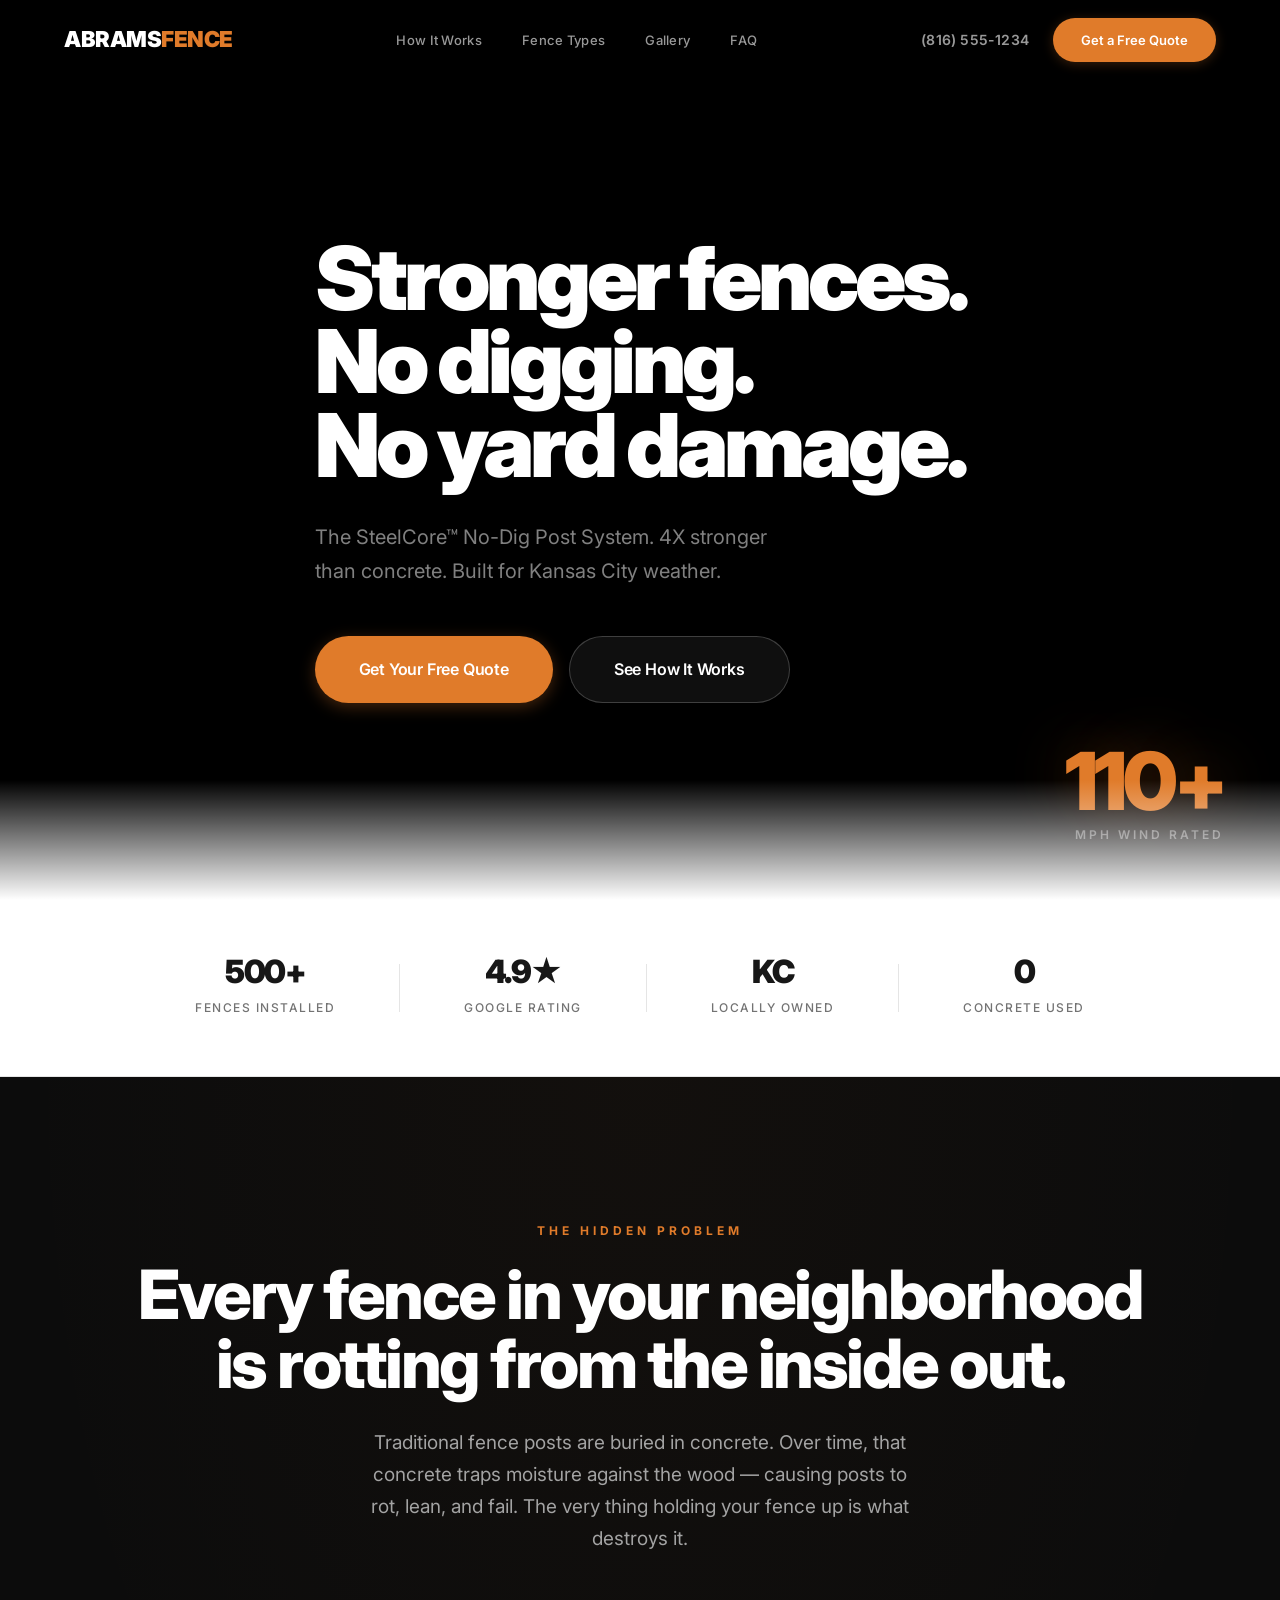
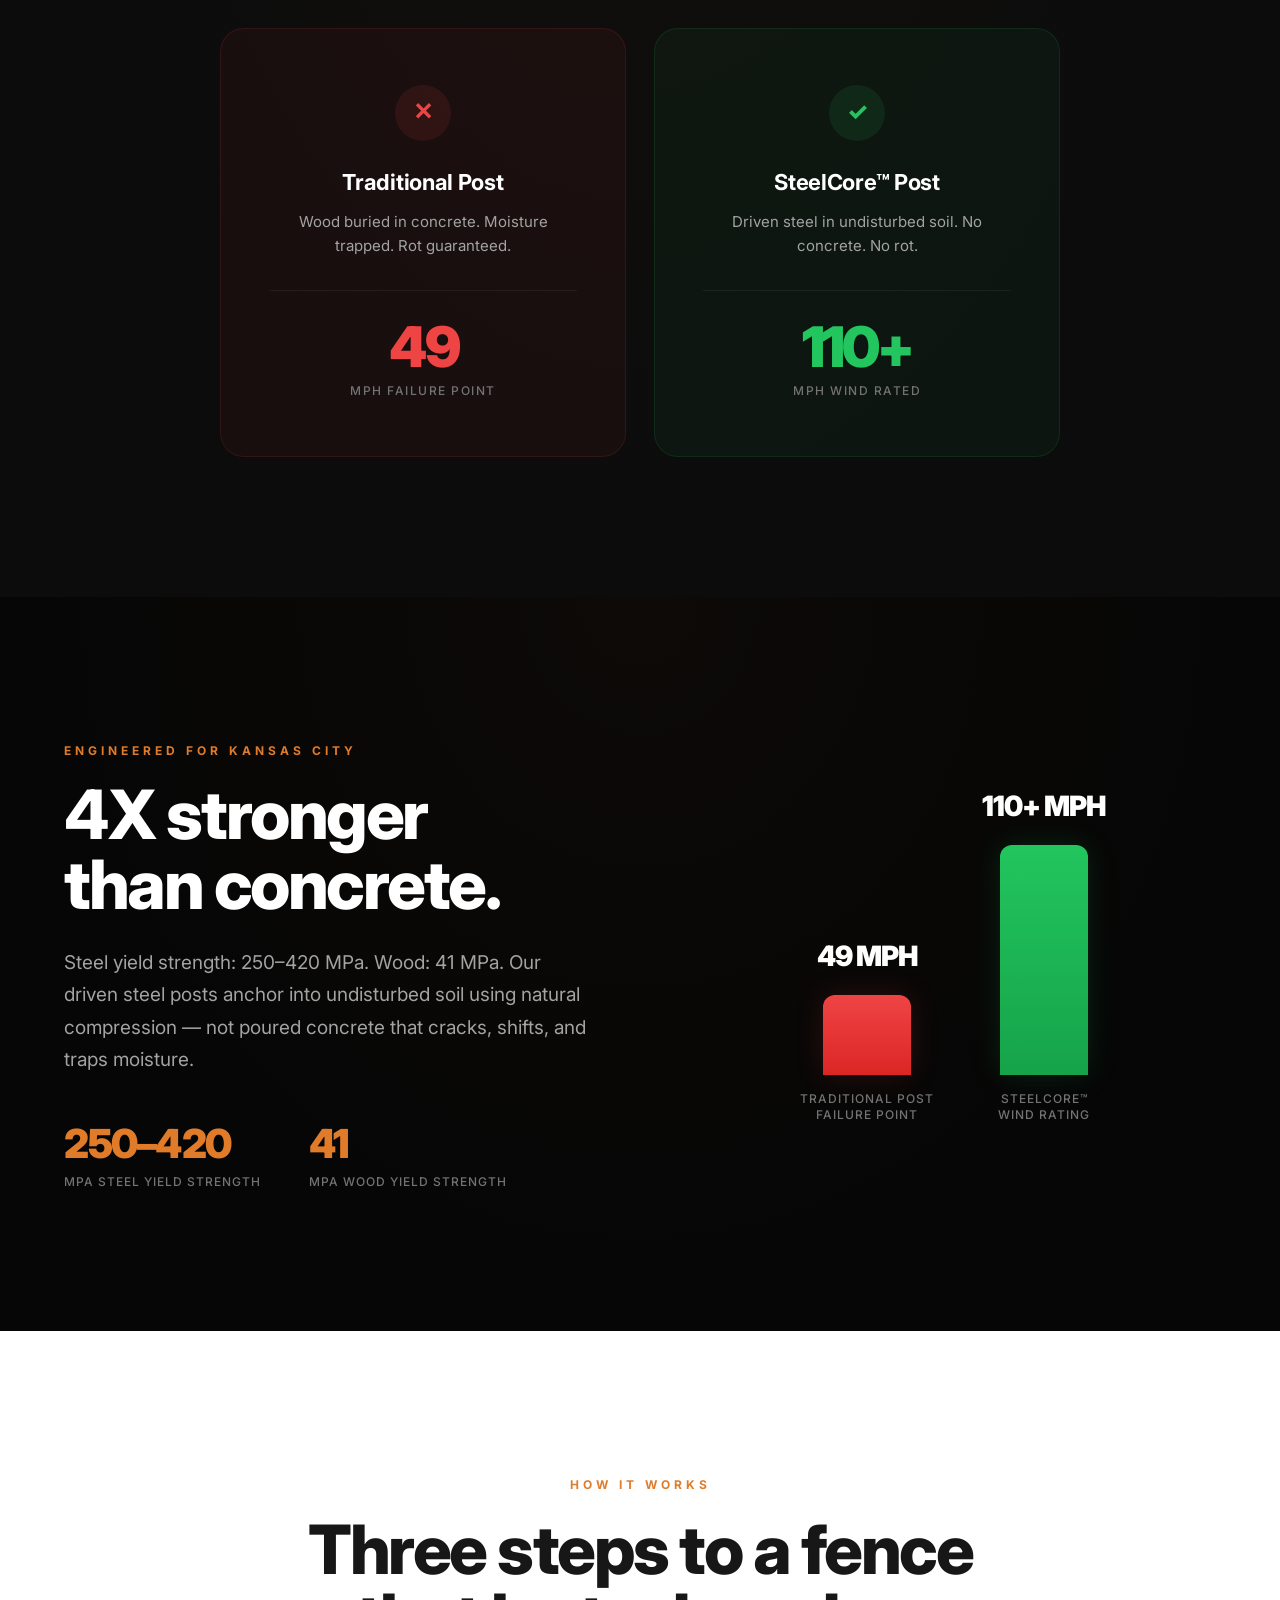
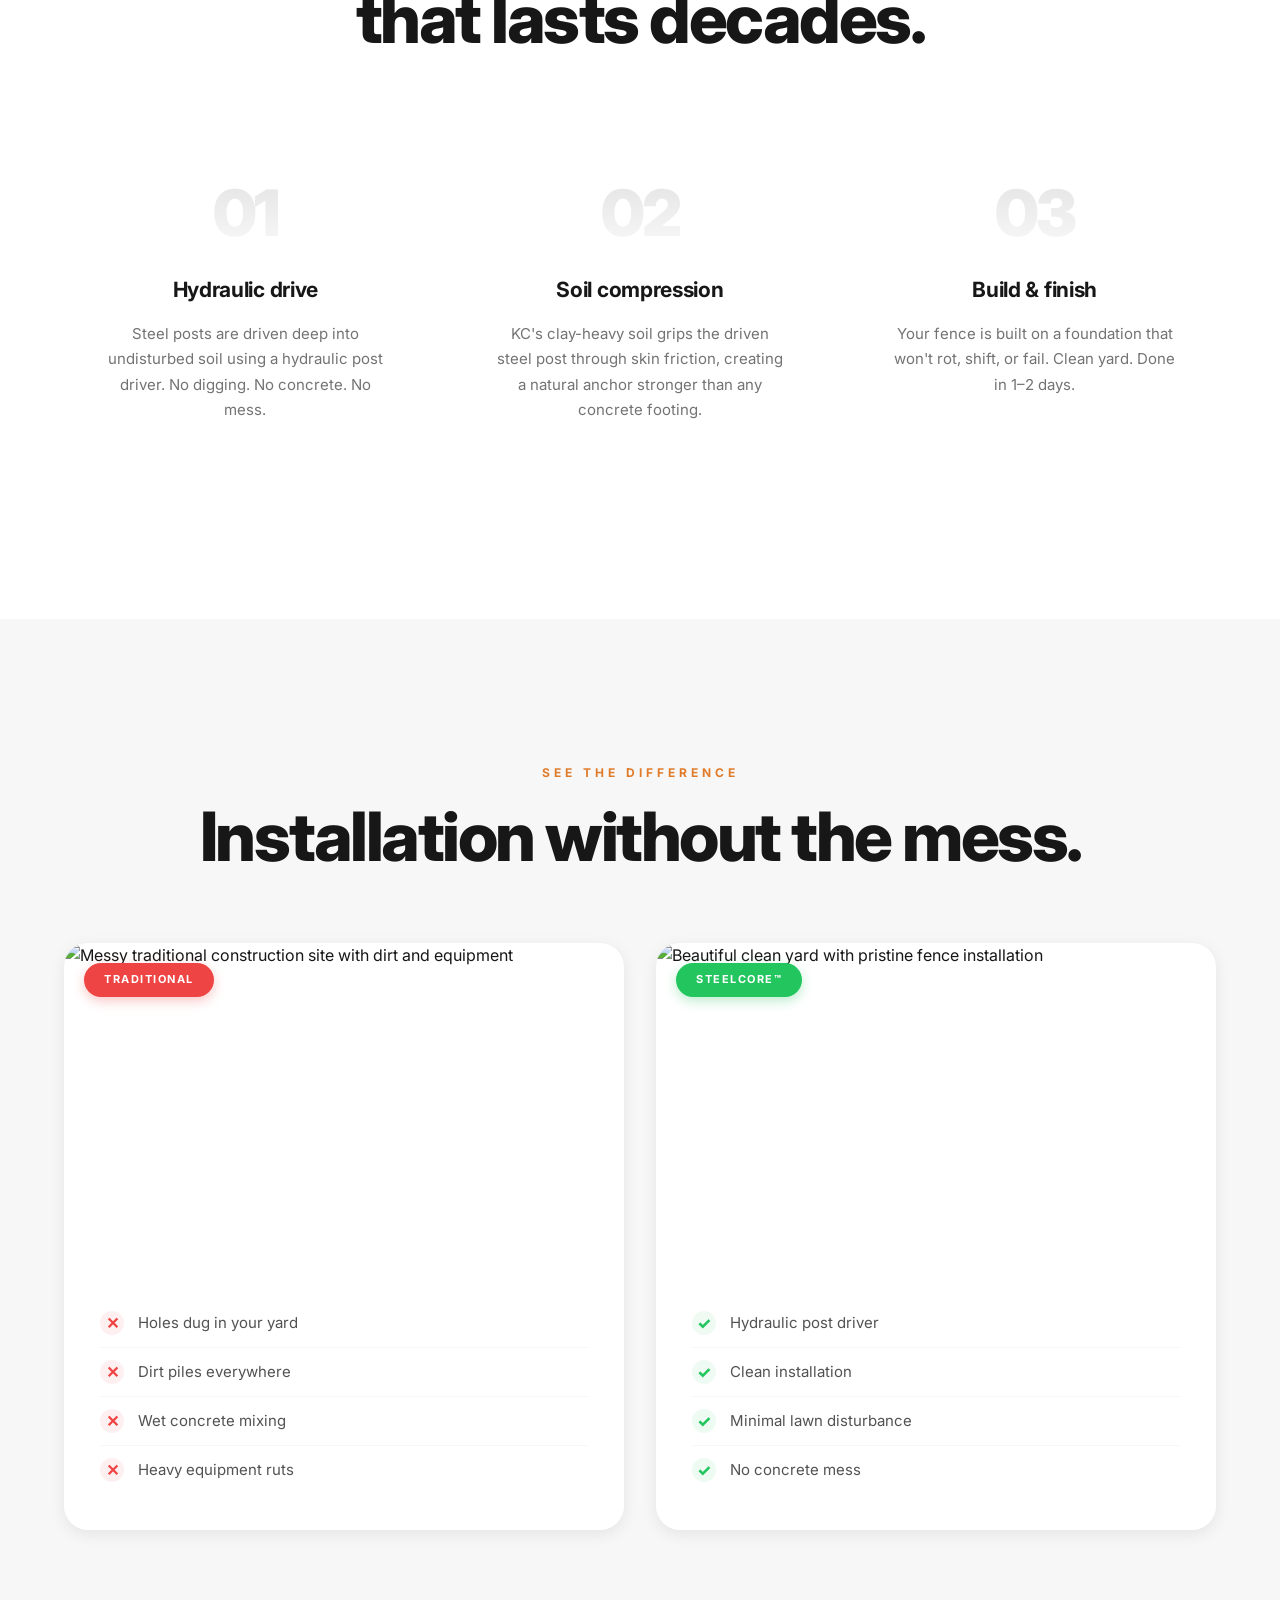
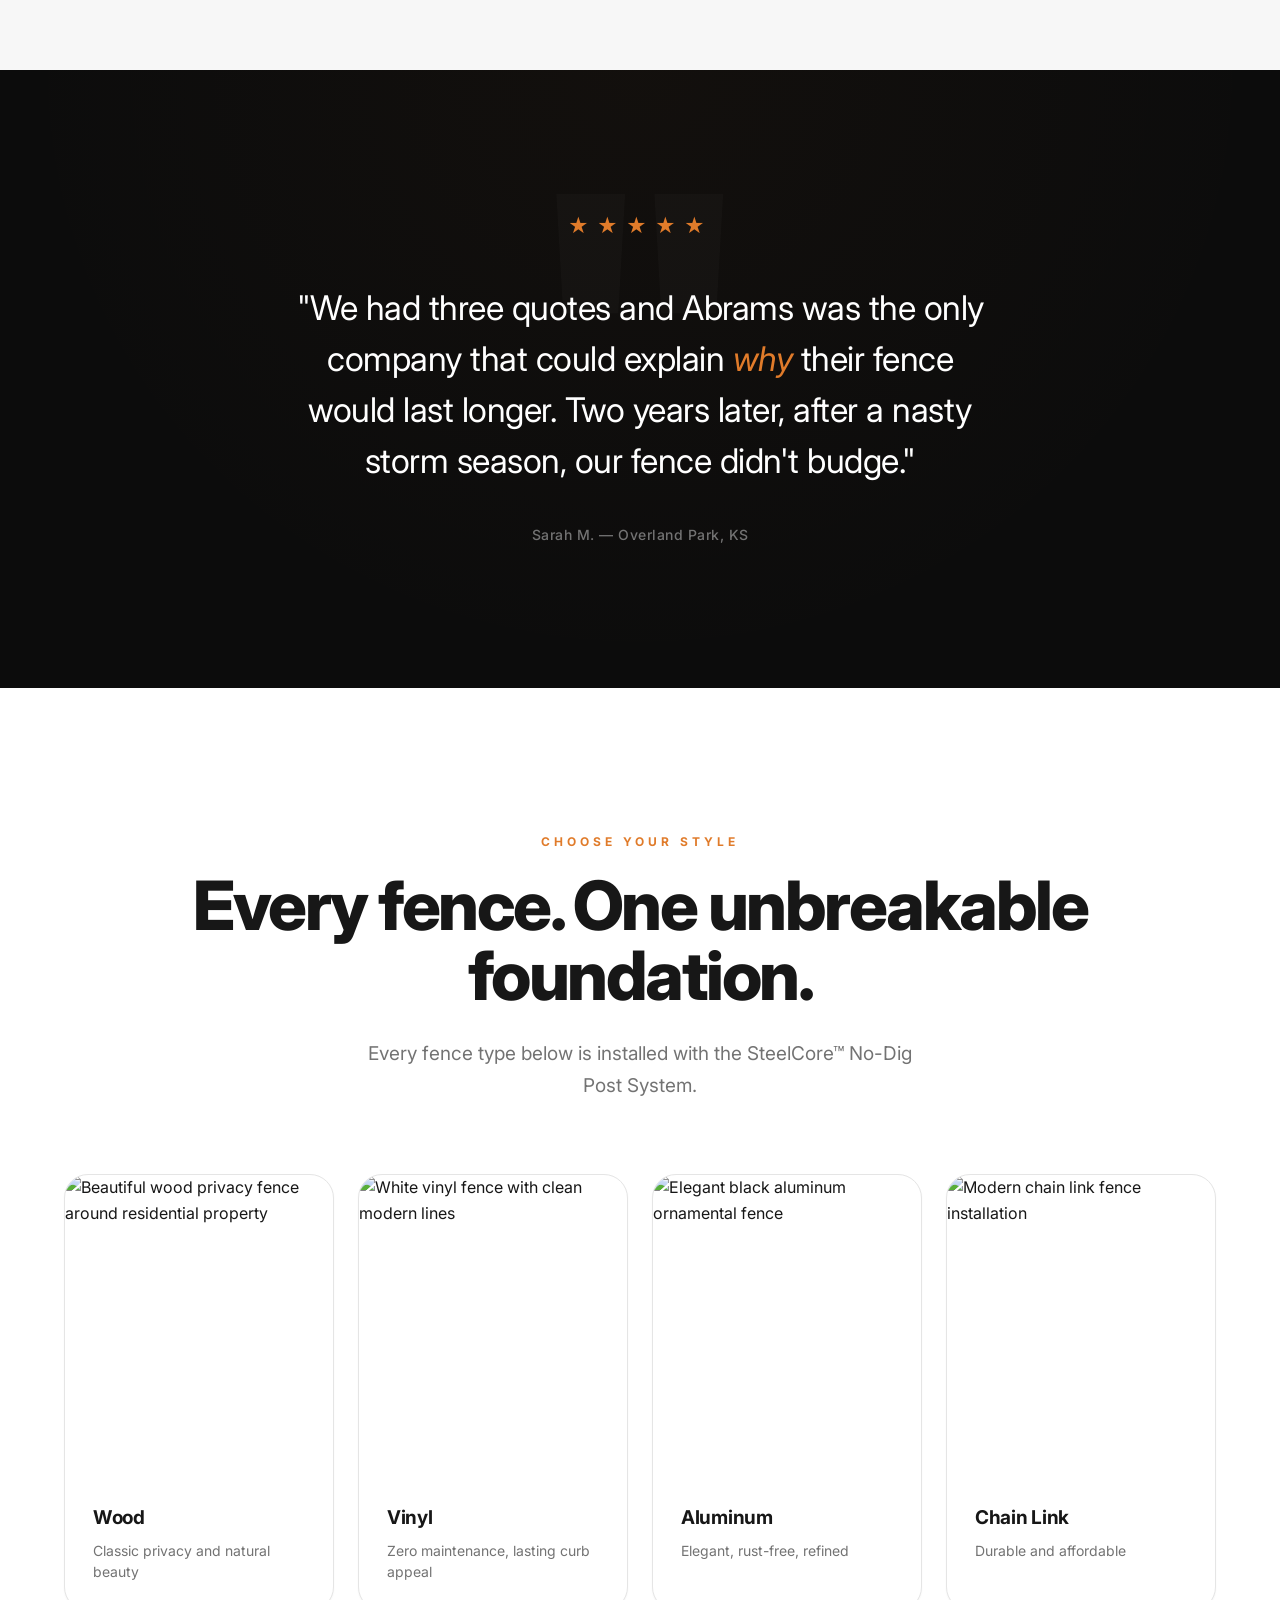
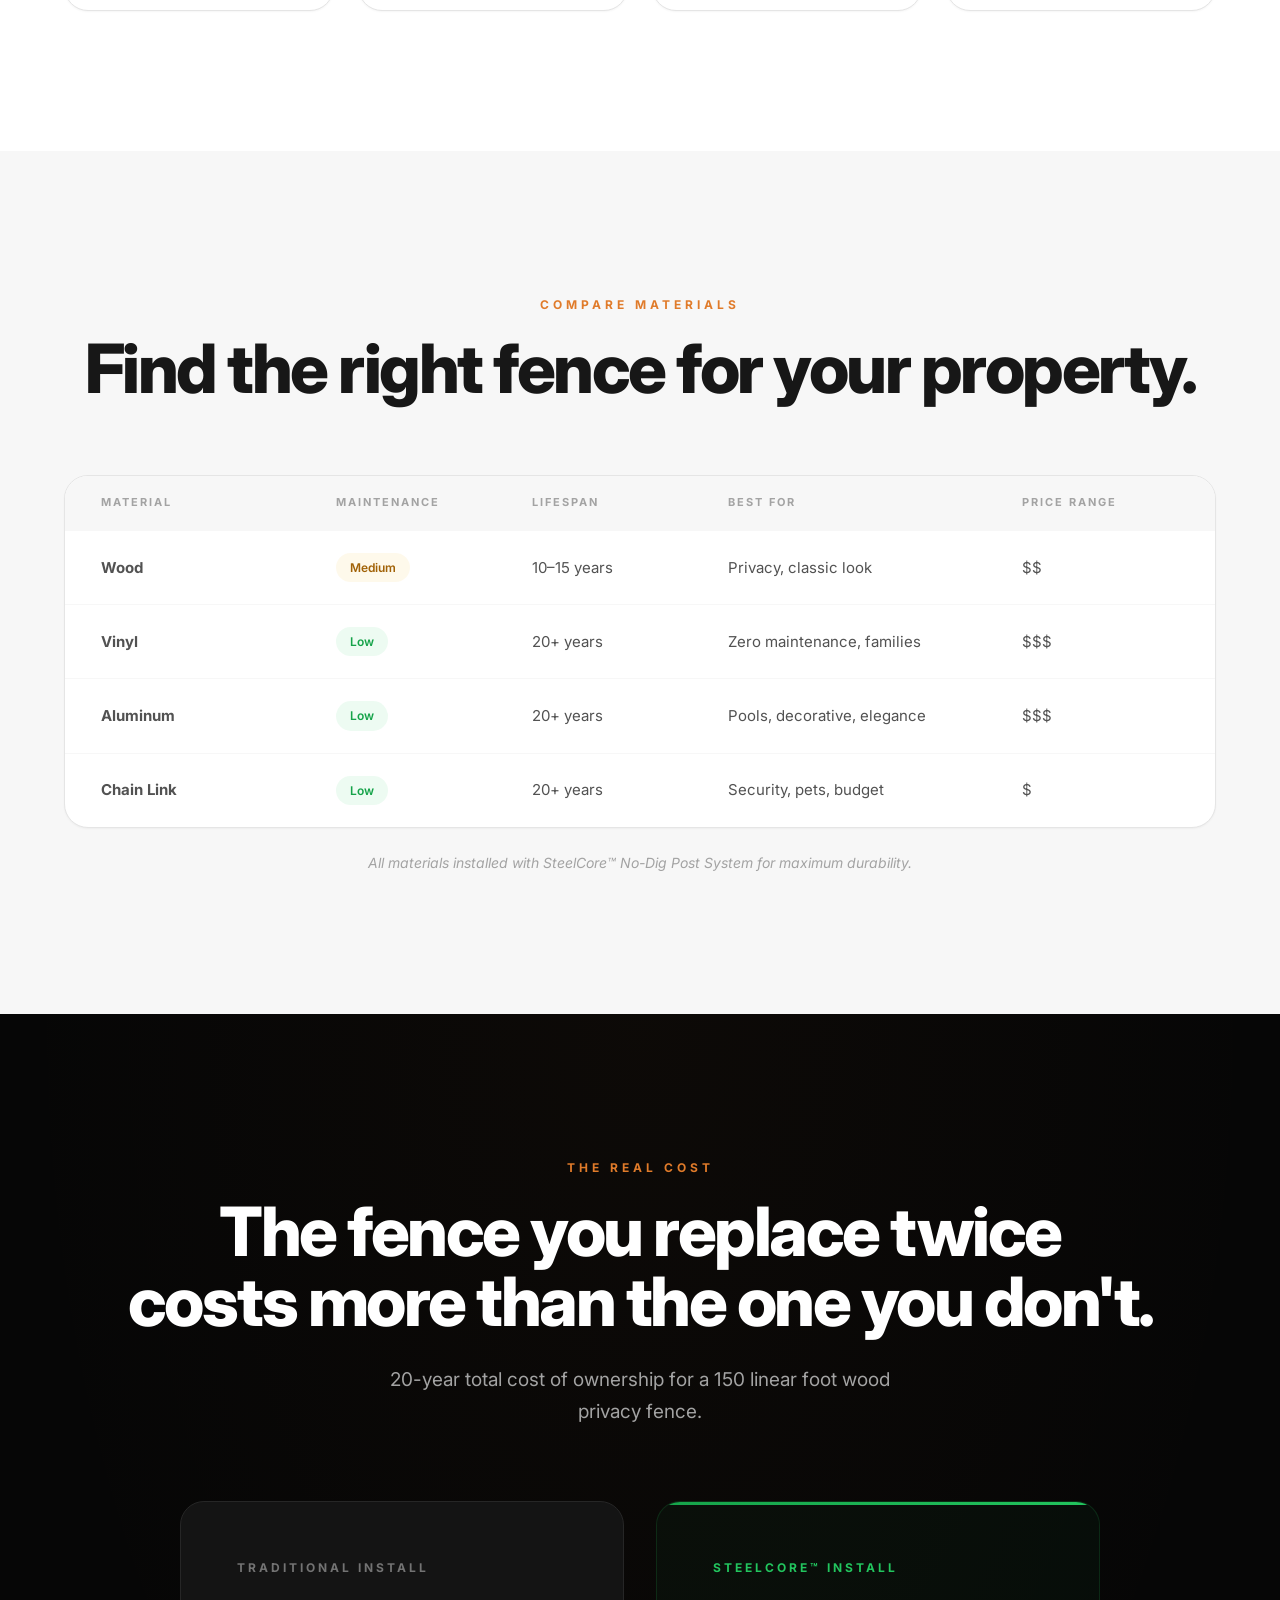
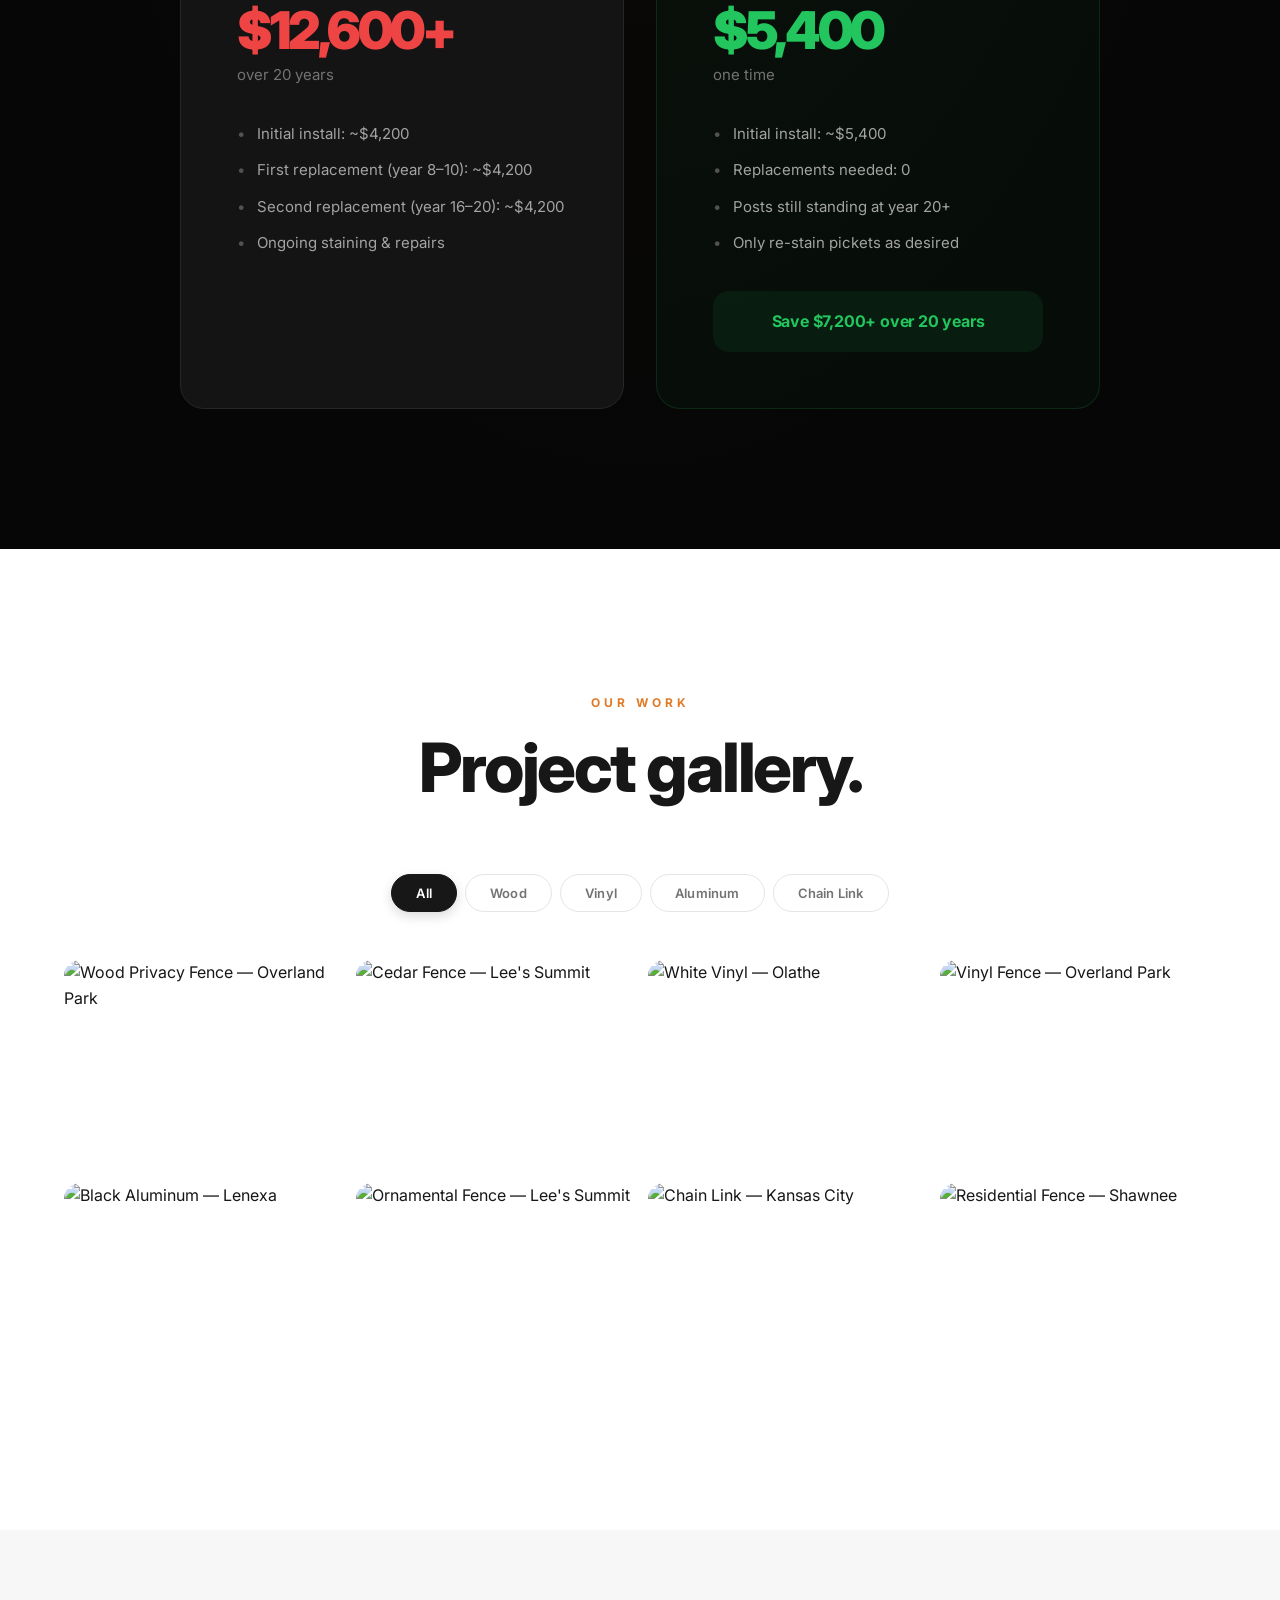
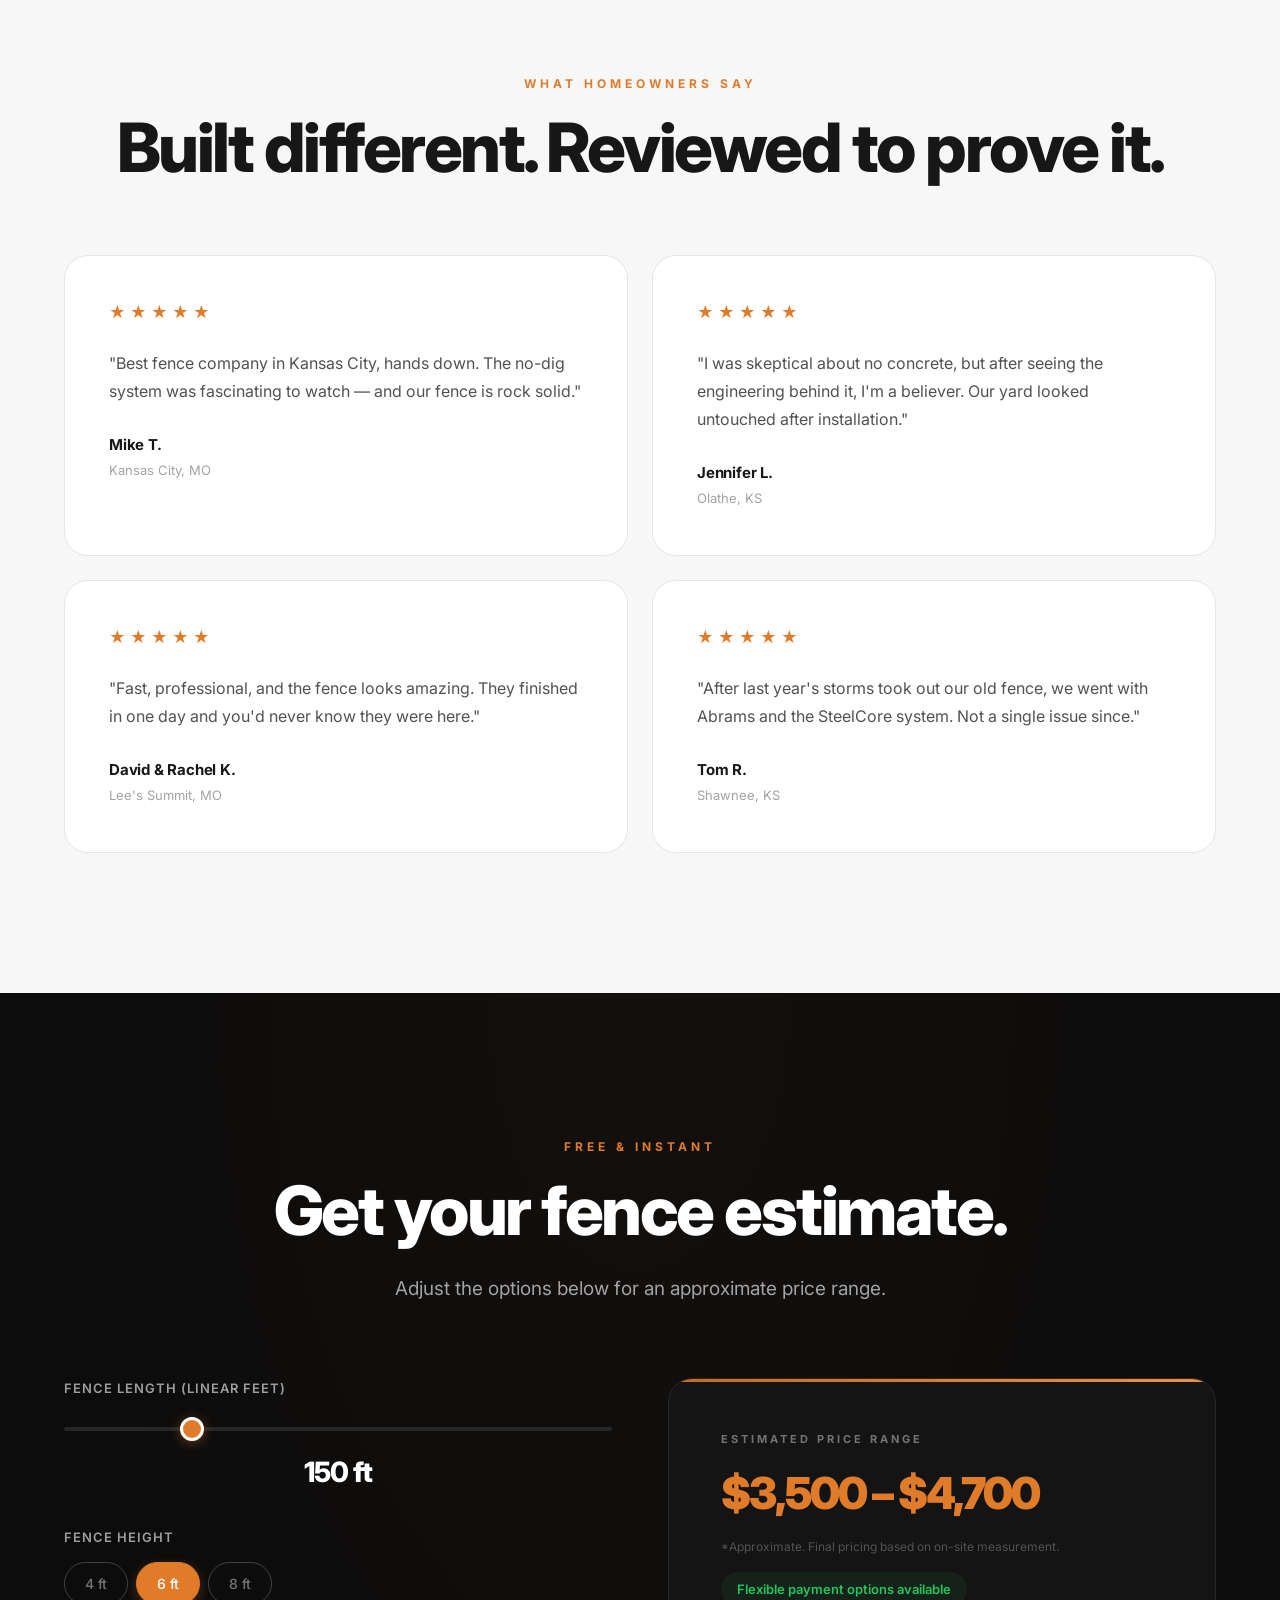
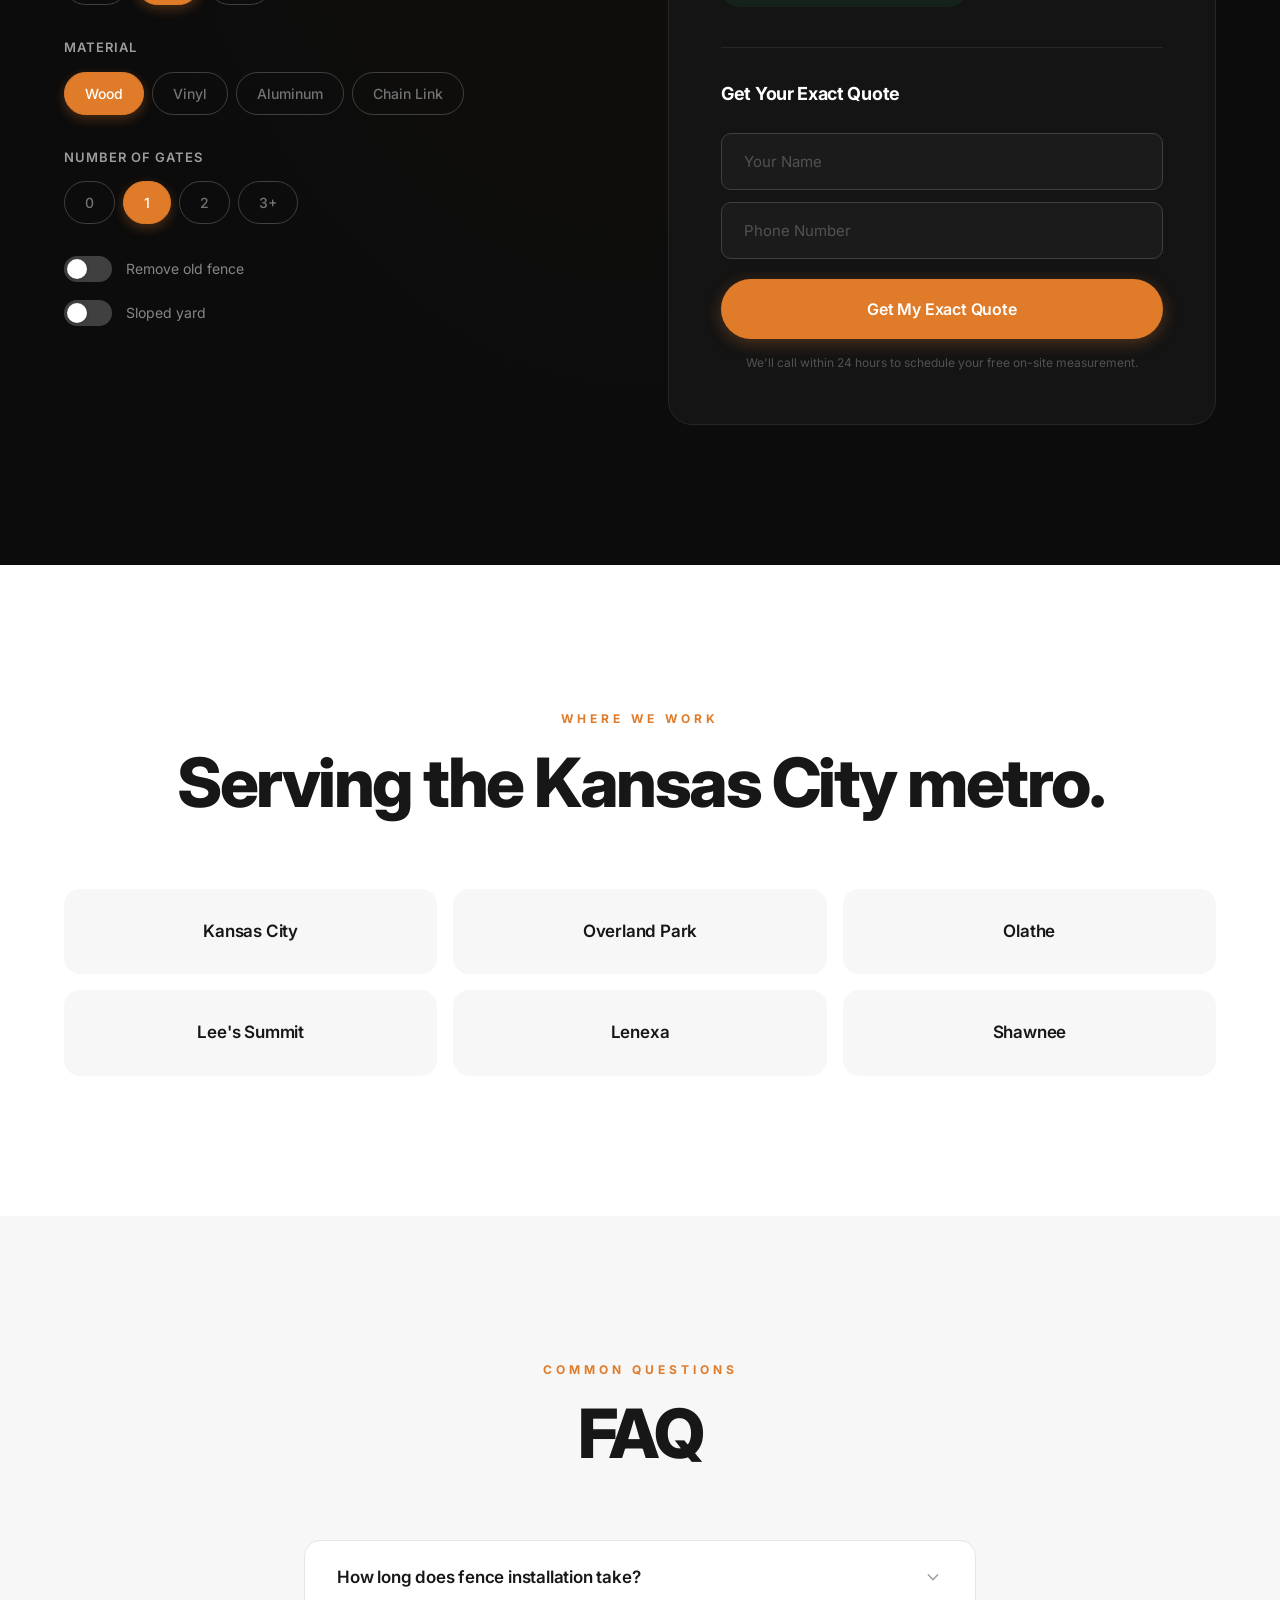
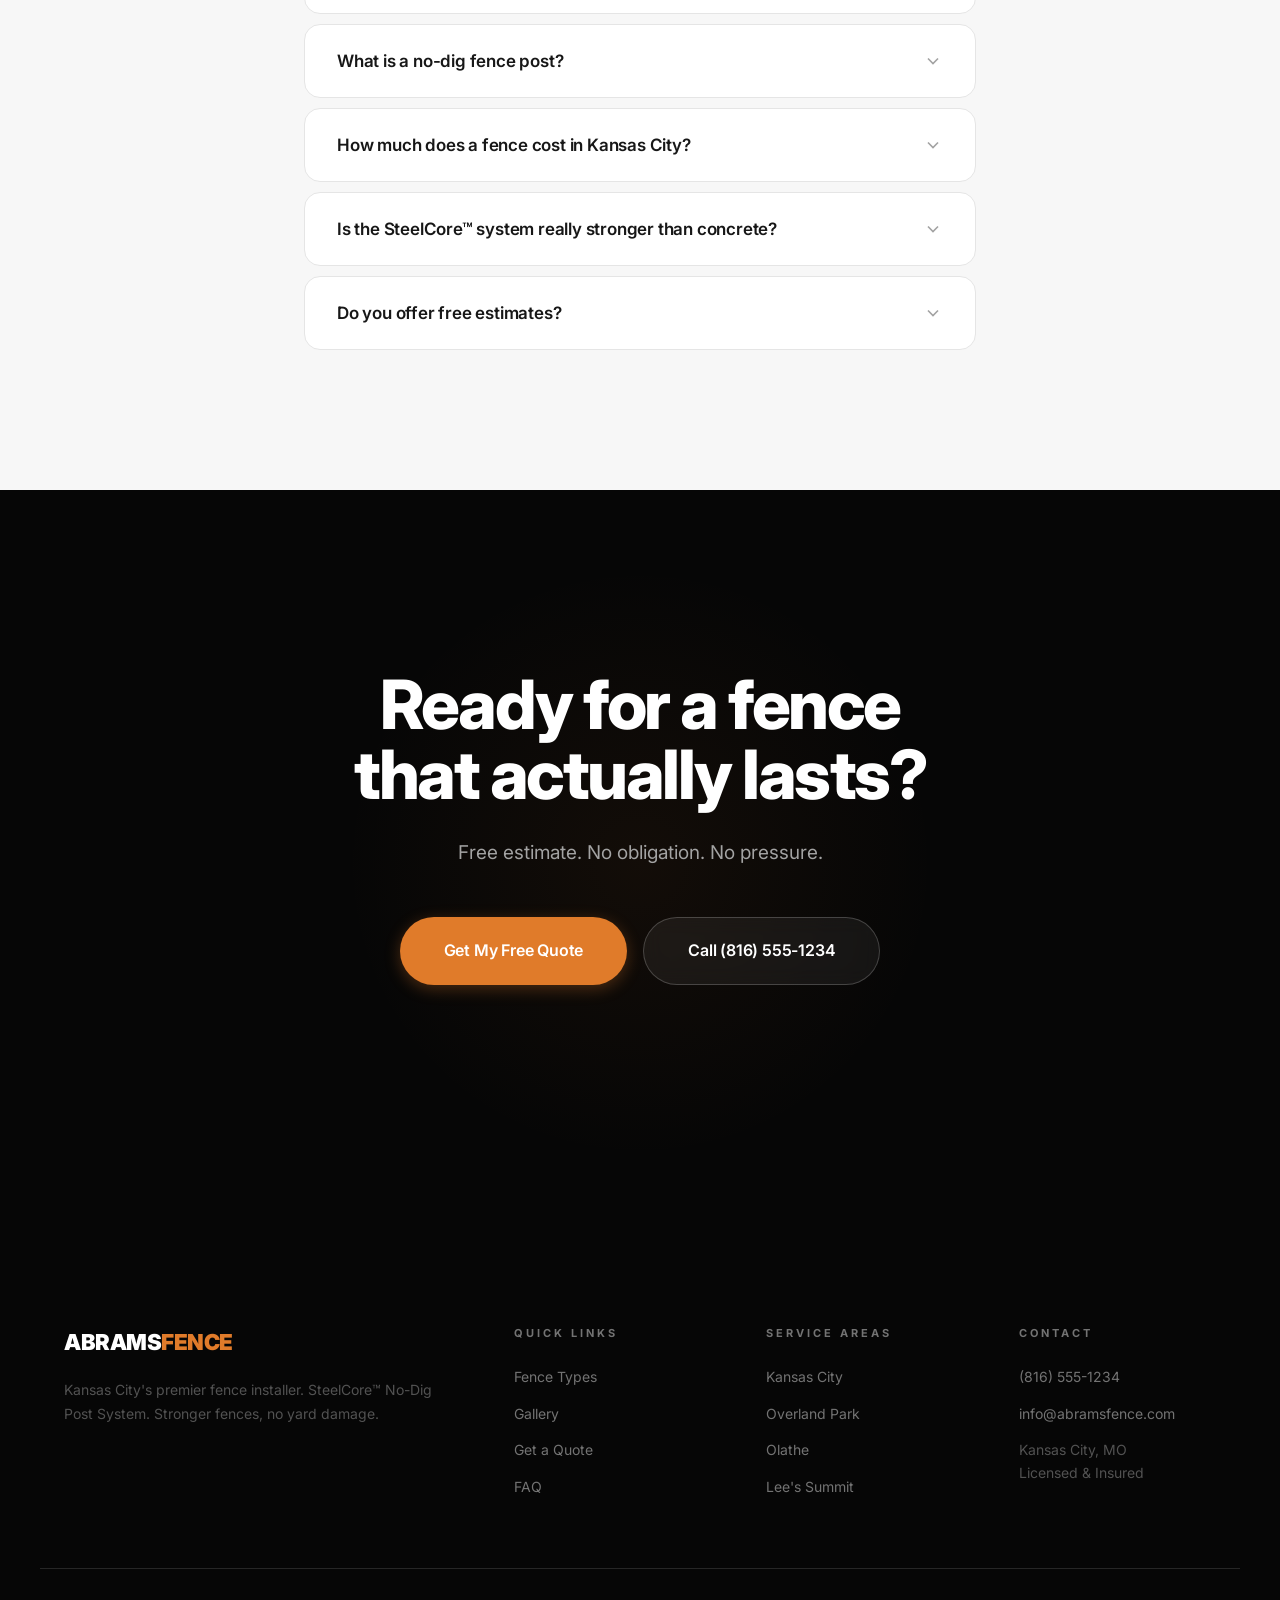
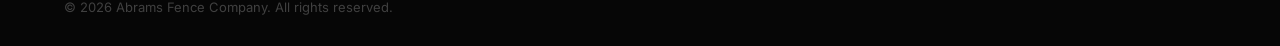
==== commit d8737e34: "Premium redesign: Tesla/Apple aesthetic overhaul - Replaced all local low-res images with high-resol" ====
--- a/abrams/index.html
+++ b/abrams/index.html
@@ -2,6 +2,7 @@
 <html lang="en">
 <head>
 <meta charset="UTF-8">
+<meta name="robots" content="index, follow">
 <meta name="viewport" content="width=device-width, initial-scale=1.0">
 <title>Abrams Fence Company — Kansas City No-Dig Fence Installation</title>
 <meta name="description" content="Kansas City's premier fence installer using the SteelCore™ No-Dig Post System. Stronger fences, no yard damage, built for Midwest weather. Get a free quote today.">
@@ -49,7 +50,7 @@
 <!-- ===================== HERO ===================== -->
 <section class="hero">
   <div class="hero__bg">
-    <img src="images/home-yard.jpg" alt="Beautiful home with fence" class="hero__bg-img">
+    <img src="https://images.unsplash.com/photo-1600585154340-be6161a56a0c?w=1920&q=85&auto=format" alt="Beautiful luxury home exterior with manicured yard" class="hero__bg-img">
     <div class="hero__bg-overlay"></div>
   </div>
   <div class="container hero__content">
@@ -69,22 +70,22 @@
 <!-- ===================== LOGOS / TRUST BAR ===================== -->
 <section class="trust-bar">
   <div class="container trust-bar__inner">
-    <div class="trust-bar__item">
+    <div class="trust-bar__item reveal">
       <strong>500+</strong>
       <span>Fences Installed</span>
     </div>
     <div class="trust-bar__divider"></div>
-    <div class="trust-bar__item">
+    <div class="trust-bar__item reveal reveal-delay-1">
       <strong>4.9★</strong>
       <span>Google Rating</span>
     </div>
     <div class="trust-bar__divider"></div>
-    <div class="trust-bar__item">
+    <div class="trust-bar__item reveal reveal-delay-2">
       <strong>KC</strong>
       <span>Locally Owned</span>
     </div>
     <div class="trust-bar__divider"></div>
-    <div class="trust-bar__item">
+    <div class="trust-bar__item reveal reveal-delay-3">
       <strong>0</strong>
       <span>Concrete Used</span>
     </div>
@@ -94,13 +95,13 @@
 <!-- ===================== THE PROBLEM ===================== -->
 <section class="section section--dark" id="the-problem">
   <div class="container">
-    <div class="section-text-center">
+    <div class="section-text-center reveal">
       <p class="kicker">The hidden problem</p>
-      <h2 class="headline">Every fence in your neighborhood<br>is rotting from the inside out.</h2>
-      <p class="subhead">Traditional fence posts are buried in concrete. Over time, that concrete traps moisture against the wood — causing posts to rot, lean, and fail. The very thing holding your fence up is what destroys it.</p>
+      <h2 class="headline headline--white">Every fence in your neighborhood<br>is rotting from the inside out.</h2>
+      <p class="subhead subhead--muted">Traditional fence posts are buried in concrete. Over time, that concrete traps moisture against the wood — causing posts to rot, lean, and fail. The very thing holding your fence up is what destroys it.</p>
     </div>
     <div class="problem-grid">
-      <div class="problem-card problem-card--bad">
+      <div class="problem-card problem-card--bad reveal">
         <div class="problem-card__icon">✕</div>
         <h3>Traditional Post</h3>
         <p>Wood buried in concrete. Moisture trapped. Rot guaranteed.</p>
@@ -109,7 +110,7 @@
           <span class="problem-card__stat-label">MPH failure point</span>
         </div>
       </div>
-      <div class="problem-card problem-card--good">
+      <div class="problem-card problem-card--good reveal reveal-delay-1">
         <div class="problem-card__icon">✓</div>
         <h3>SteelCore™ Post</h3>
         <p>Driven steel in undisturbed soil. No concrete. No rot.</p>
@@ -126,7 +127,7 @@
 <section class="section section--black" id="strength">
   <div class="container">
     <div class="strength-section">
-      <div class="strength-section__text">
+      <div class="strength-section__text reveal">
         <p class="kicker kicker--orange">Engineered for Kansas City</p>
         <h2 class="headline headline--white">4X stronger<br>than concrete.</h2>
         <p class="subhead subhead--muted">Steel yield strength: 250–420 MPa. Wood: 41 MPa. Our driven steel posts anchor into undisturbed soil using natural compression — not poured concrete that cracks, shifts, and traps moisture.</p>
@@ -141,7 +142,7 @@
           </div>
         </div>
       </div>
-      <div class="strength-section__visual">
+      <div class="strength-section__visual reveal reveal-delay-1">
         <div class="strength-comparison">
           <div class="strength-col">
             <div class="strength-col__speed">49 MPH</div>
@@ -162,22 +163,22 @@
 <!-- ===================== HOW IT WORKS ===================== -->
 <section class="section section--white" id="how-it-works">
   <div class="container">
-    <div class="section-text-center">
+    <div class="section-text-center reveal">
       <p class="kicker">How it works</p>
       <h2 class="headline">Three steps to a fence<br>that lasts decades.</h2>
     </div>
     <div class="steps">
-      <div class="step">
+      <div class="step reveal">
         <div class="step__number">01</div>
         <h3>Hydraulic drive</h3>
         <p>Steel posts are driven deep into undisturbed soil using a hydraulic post driver. No digging. No concrete. No mess.</p>
       </div>
-      <div class="step">
+      <div class="step reveal reveal-delay-1">
         <div class="step__number">02</div>
         <h3>Soil compression</h3>
         <p>KC's clay-heavy soil grips the driven steel post through skin friction, creating a natural anchor stronger than any concrete footing.</p>
       </div>
-      <div class="step">
+      <div class="step reveal reveal-delay-2">
         <div class="step__number">03</div>
         <h3>Build &amp; finish</h3>
         <p>Your fence is built on a foundation that won't rot, shift, or fail. Clean yard. Done in 1–2 days.</p>
@@ -189,14 +190,14 @@
 <!-- ===================== BEFORE / AFTER ===================== -->
 <section class="section section--light" id="before-after">
   <div class="container">
-    <div class="section-text-center">
+    <div class="section-text-center reveal">
       <p class="kicker">See the difference</p>
       <h2 class="headline">Installation without the mess.</h2>
     </div>
     <div class="compare-grid">
-      <div class="compare-card">
+      <div class="compare-card reveal">
         <div class="compare-card__image">
-          <img src="images/messy-construction.jpg" alt="Messy traditional fence installation with concrete">
+          <img src="https://images.unsplash.com/photo-1504307651254-35680f356dfd?w=800&q=80&auto=format" alt="Messy traditional construction site with dirt and equipment">
           <div class="compare-card__badge compare-card__badge--bad">Traditional</div>
         </div>
         <div class="compare-card__body">
@@ -208,9 +209,9 @@
           </ul>
         </div>
       </div>
-      <div class="compare-card">
+      <div class="compare-card reveal reveal-delay-1">
         <div class="compare-card__image">
-          <img src="images/yard-fence.jpg" alt="Clean SteelCore fence installation with pristine yard">
+          <img src="https://images.unsplash.com/photo-1558618666-fcd25c85f82e?w=800&q=80&auto=format" alt="Beautiful clean yard with pristine fence installation">
           <div class="compare-card__badge compare-card__badge--good">SteelCore™</div>
         </div>
         <div class="compare-card__body">
@@ -229,7 +230,7 @@
 <!-- ===================== TESTIMONIAL — FULL WIDTH ===================== -->
 <section class="section section--dark testimonial-section">
   <div class="container">
-    <div class="testimonial-feature">
+    <div class="testimonial-feature reveal">
       <div class="testimonial-feature__stars">★★★★★</div>
       <blockquote class="testimonial-feature__quote">"We had three quotes and Abrams was the only company that could explain <em>why</em> their fence would last longer. Two years later, after a nasty storm season, our fence didn't budge."</blockquote>
       <cite class="testimonial-feature__cite">Sarah M. — Overland Park, KS</cite>
@@ -240,42 +241,42 @@
 <!-- ===================== FENCE STYLES ===================== -->
 <section class="section section--white" id="fence-styles">
   <div class="container">
-    <div class="section-text-center">
+    <div class="section-text-center reveal">
       <p class="kicker">Choose your style</p>
       <h2 class="headline">Every fence. One unbreakable foundation.</h2>
       <p class="subhead">Every fence type below is installed with the SteelCore™ No-Dig Post System.</p>
     </div>
     <div class="fence-grid">
-      <a href="#estimate" class="fence-card">
+      <a href="#estimate" class="fence-card reveal">
         <div class="fence-card__image">
-          <img src="images/brown-wood-fence.jpg" alt="Wood privacy fence">
+          <img src="https://images.unsplash.com/photo-1583805978188-fdb520407a75?w=600&q=80&auto=format" alt="Beautiful wood privacy fence around residential property">
         </div>
         <div class="fence-card__info">
           <h3>Wood</h3>
           <p>Classic privacy and natural beauty</p>
         </div>
       </a>
-      <a href="#estimate" class="fence-card">
+      <a href="#estimate" class="fence-card reveal reveal-delay-1">
         <div class="fence-card__image">
-          <img src="images/vinyl-privacy-fence.jpg" alt="White vinyl fence">
+          <img src="https://images.unsplash.com/photo-1600596542815-ffad4c1539a9?w=600&q=80&auto=format" alt="White vinyl fence with clean modern lines">
         </div>
         <div class="fence-card__info">
           <h3>Vinyl</h3>
           <p>Zero maintenance, lasting curb appeal</p>
         </div>
       </a>
-      <a href="#estimate" class="fence-card">
+      <a href="#estimate" class="fence-card reveal reveal-delay-2">
         <div class="fence-card__image">
-          <img src="images/black-metal-fence.jpg" alt="Black aluminum ornamental fence">
+          <img src="https://images.unsplash.com/photo-1600607687939-ce8a6c25118c?w=600&q=80&auto=format" alt="Elegant black aluminum ornamental fence">
         </div>
         <div class="fence-card__info">
           <h3>Aluminum</h3>
           <p>Elegant, rust-free, refined</p>
         </div>
       </a>
-      <a href="#estimate" class="fence-card">
+      <a href="#estimate" class="fence-card reveal reveal-delay-3">
         <div class="fence-card__image">
-          <img src="images/chainlink-fence.jpg" alt="Chain link fence">
+          <img src="https://images.unsplash.com/photo-1600566753190-17f0baa2a6c3?w=600&q=80&auto=format" alt="Modern chain link fence installation">
         </div>
         <div class="fence-card__info">
           <h3>Chain Link</h3>
@@ -289,11 +290,11 @@
 <!-- ===================== MATERIAL COMPARISON ===================== -->
 <section class="section section--light" id="materials">
   <div class="container">
-    <div class="section-text-center">
+    <div class="section-text-center reveal">
       <p class="kicker">Compare materials</p>
       <h2 class="headline">Find the right fence for your property.</h2>
     </div>
-    <div class="material-grid">
+    <div class="material-grid reveal">
       <div class="material-row material-row--header">
         <div>Material</div>
         <div>Maintenance</div>
@@ -337,13 +338,13 @@
 <!-- ===================== 20-YEAR TCO ===================== -->
 <section class="section section--black" id="investment">
   <div class="container">
-    <div class="section-text-center">
+    <div class="section-text-center reveal">
       <p class="kicker kicker--orange">The real cost</p>
       <h2 class="headline headline--white">The fence you replace twice<br>costs more than the one you don't.</h2>
       <p class="subhead subhead--muted">20-year total cost of ownership for a 150 linear foot wood privacy fence.</p>
     </div>
     <div class="tco-grid">
-      <div class="tco-card tco-card--traditional">
+      <div class="tco-card tco-card--traditional reveal">
         <div class="tco-card__header">Traditional Install</div>
         <div class="tco-card__price">$12,600+</div>
         <div class="tco-card__subtitle">over 20 years</div>
@@ -354,7 +355,7 @@
           <li>Ongoing staining &amp; repairs</li>
         </ul>
       </div>
-      <div class="tco-card tco-card--steelcore">
+      <div class="tco-card tco-card--steelcore reveal reveal-delay-1">
         <div class="tco-card__header">SteelCore™ Install</div>
         <div class="tco-card__price">$5,400</div>
         <div class="tco-card__subtitle">one time</div>
@@ -373,11 +374,11 @@
 <!-- ===================== GALLERY ===================== -->
 <section class="section section--white" id="gallery">
   <div class="container">
-    <div class="section-text-center">
+    <div class="section-text-center reveal">
       <p class="kicker">Our work</p>
       <h2 class="headline">Project gallery.</h2>
     </div>
-    <div class="gallery-filters">
+    <div class="gallery-filters reveal">
       <button class="gallery-filter active" data-filter="all">All</button>
       <button class="gallery-filter" data-filter="wood">Wood</button>
       <button class="gallery-filter" data-filter="vinyl">Vinyl</button>
@@ -385,36 +386,36 @@
       <button class="gallery-filter" data-filter="chainlink">Chain Link</button>
     </div>
     <div class="gallery-grid" id="galleryGrid">
-      <div class="gallery-item" data-type="wood">
-        <img src="images/brown-wood-fence.jpg" alt="Wood Privacy Fence — Overland Park">
+      <div class="gallery-item reveal" data-type="wood">
+        <img src="https://images.unsplash.com/photo-1583805978188-fdb520407a75?w=600&q=80&auto=format" alt="Wood Privacy Fence — Overland Park">
         <div class="gallery-item__overlay">Wood Privacy — Overland Park</div>
       </div>
-      <div class="gallery-item" data-type="wood">
-        <img src="images/wood-fence-closeup.jpg" alt="Cedar Fence — Lee's Summit">
+      <div class="gallery-item reveal reveal-delay-1" data-type="wood">
+        <img src="https://images.unsplash.com/photo-1600047509807-ba8f99d2cdde?w=600&q=80&auto=format" alt="Cedar Fence — Lee's Summit">
         <div class="gallery-item__overlay">Cedar — Lee's Summit</div>
       </div>
-      <div class="gallery-item" data-type="vinyl">
-        <img src="images/vinyl-privacy-fence.jpg" alt="White Vinyl — Olathe">
+      <div class="gallery-item reveal reveal-delay-2" data-type="vinyl">
+        <img src="https://images.unsplash.com/photo-1600596542815-ffad4c1539a9?w=600&q=80&auto=format" alt="White Vinyl — Olathe">
         <div class="gallery-item__overlay">Vinyl Privacy — Olathe</div>
       </div>
-      <div class="gallery-item" data-type="vinyl">
-        <img src="images/white-vinyl-home.jpg" alt="Vinyl Fence — Overland Park">
+      <div class="gallery-item reveal reveal-delay-3" data-type="vinyl">
+        <img src="https://images.unsplash.com/photo-1600566753086-00f18fb6b3ea?w=600&q=80&auto=format" alt="Vinyl Fence — Overland Park">
         <div class="gallery-item__overlay">Vinyl — Overland Park</div>
       </div>
-      <div class="gallery-item" data-type="aluminum">
-        <img src="images/black-metal-fence.jpg" alt="Black Aluminum — Lenexa">
+      <div class="gallery-item reveal" data-type="aluminum">
+        <img src="https://images.unsplash.com/photo-1600607687939-ce8a6c25118c?w=600&q=80&auto=format" alt="Black Aluminum — Lenexa">
         <div class="gallery-item__overlay">Aluminum — Lenexa</div>
       </div>
-      <div class="gallery-item" data-type="aluminum">
-        <img src="images/aluminum-fence-home.jpg" alt="Ornamental Fence — Lee's Summit">
+      <div class="gallery-item reveal reveal-delay-1" data-type="aluminum">
+        <img src="https://images.unsplash.com/photo-1600573472591-ee6b68d14c68?w=600&q=80&auto=format" alt="Ornamental Fence — Lee's Summit">
         <div class="gallery-item__overlay">Ornamental — Lee's Summit</div>
       </div>
-      <div class="gallery-item" data-type="chainlink">
-        <img src="images/chainlink-fence.jpg" alt="Chain Link — Kansas City">
+      <div class="gallery-item reveal reveal-delay-2" data-type="chainlink">
+        <img src="https://images.unsplash.com/photo-1600566753190-17f0baa2a6c3?w=600&q=80&auto=format" alt="Chain Link — Kansas City">
         <div class="gallery-item__overlay">Chain Link — Kansas City</div>
       </div>
-      <div class="gallery-item" data-type="wood">
-        <img src="images/nice-home.jpg" alt="Residential Fence — Shawnee">
+      <div class="gallery-item reveal reveal-delay-3" data-type="wood">
+        <img src="https://images.unsplash.com/photo-1600585154340-be6161a56a0c?w=600&q=80&auto=format" alt="Residential Fence — Shawnee">
         <div class="gallery-item__overlay">Residential — Shawnee</div>
       </div>
     </div>
@@ -424,12 +425,12 @@
 <!-- ===================== REVIEWS ===================== -->
 <section class="section section--light" id="reviews">
   <div class="container">
-    <div class="section-text-center">
+    <div class="section-text-center reveal">
       <p class="kicker">What homeowners say</p>
       <h2 class="headline">Built different. Reviewed to prove it.</h2>
     </div>
     <div class="reviews-grid">
-      <div class="review-card">
+      <div class="review-card reveal">
         <div class="review-card__stars">★★★★★</div>
         <p>"Best fence company in Kansas City, hands down. The no-dig system was fascinating to watch — and our fence is rock solid."</p>
         <div class="review-card__author">
@@ -437,7 +438,7 @@
           <span>Kansas City, MO</span>
         </div>
       </div>
-      <div class="review-card">
+      <div class="review-card reveal reveal-delay-1">
         <div class="review-card__stars">★★★★★</div>
         <p>"I was skeptical about no concrete, but after seeing the engineering behind it, I'm a believer. Our yard looked untouched after installation."</p>
         <div class="review-card__author">
@@ -445,7 +446,7 @@
           <span>Olathe, KS</span>
         </div>
       </div>
-      <div class="review-card">
+      <div class="review-card reveal reveal-delay-2">
         <div class="review-card__stars">★★★★★</div>
         <p>"Fast, professional, and the fence looks amazing. They finished in one day and you'd never know they were here."</p>
         <div class="review-card__author">
@@ -453,7 +454,7 @@
           <span>Lee's Summit, MO</span>
         </div>
       </div>
-      <div class="review-card">
+      <div class="review-card reveal reveal-delay-3">
         <div class="review-card__stars">★★★★★</div>
         <p>"After last year's storms took out our old fence, we went with Abrams and the SteelCore system. Not a single issue since."</p>
         <div class="review-card__author">
@@ -468,12 +469,12 @@
 <!-- ===================== ESTIMATOR ===================== -->
 <section class="section section--dark" id="estimate">
   <div class="container">
-    <div class="section-text-center">
+    <div class="section-text-center reveal">
       <p class="kicker kicker--orange">Free &amp; instant</p>
       <h2 class="headline headline--white">Get your fence estimate.</h2>
       <p class="subhead subhead--muted">Adjust the options below for an approximate price range.</p>
     </div>
-    <div class="estimator">
+    <div class="estimator reveal">
       <div class="estimator__controls">
         <div class="estimator__group">
           <label>Fence Length (linear feet)</label>
@@ -540,17 +541,17 @@
 <!-- ===================== SERVICE AREAS ===================== -->
 <section class="section section--white" id="service-areas">
   <div class="container">
-    <div class="section-text-center">
+    <div class="section-text-center reveal">
       <p class="kicker">Where we work</p>
       <h2 class="headline">Serving the Kansas City metro.</h2>
     </div>
     <div class="areas-grid">
-      <div class="area-card">Kansas City</div>
-      <div class="area-card">Overland Park</div>
-      <div class="area-card">Olathe</div>
-      <div class="area-card">Lee's Summit</div>
-      <div class="area-card">Lenexa</div>
-      <div class="area-card">Shawnee</div>
+      <div class="area-card reveal">Kansas City</div>
+      <div class="area-card reveal reveal-delay-1">Overland Park</div>
+      <div class="area-card reveal reveal-delay-2">Olathe</div>
+      <div class="area-card reveal reveal-delay-1">Lee's Summit</div>
+      <div class="area-card reveal reveal-delay-2">Lenexa</div>
+      <div class="area-card reveal reveal-delay-3">Shawnee</div>
     </div>
   </div>
 </section>
@@ -558,12 +559,12 @@
 <!-- ===================== FAQ ===================== -->
 <section class="section section--light" id="faq">
   <div class="container container--narrow">
-    <div class="section-text-center">
+    <div class="section-text-center reveal">
       <p class="kicker">Common questions</p>
       <h2 class="headline">FAQ</h2>
     </div>
     <div class="accordion">
-      <div class="accordion__item">
+      <div class="accordion__item reveal">
         <button class="accordion__trigger">
           How long does fence installation take?
           <svg width="20" height="20" viewBox="0 0 24 24" fill="none" stroke="currentColor" stroke-width="2"><polyline points="6 9 12 15 18 9"/></svg>
@@ -572,7 +573,7 @@
           <p>Most residential fences are installed in 1–2 days. The SteelCore™ system is faster than traditional methods since there's no digging or concrete curing time.</p>
         </div>
       </div>
-      <div class="accordion__item">
+      <div class="accordion__item reveal reveal-delay-1">
         <button class="accordion__trigger">
           What is a no-dig fence post?
           <svg width="20" height="20" viewBox="0 0 24 24" fill="none" stroke="currentColor" stroke-width="2"><polyline points="6 9 12 15 18 9"/></svg>
@@ -581,7 +582,7 @@
           <p>Instead of digging holes and pouring concrete, our SteelCore™ system uses a hydraulic driver to push steel posts directly into the ground. This creates a stronger anchor through soil compression and skin friction — without disturbing your yard.</p>
         </div>
       </div>
-      <div class="accordion__item">
+      <div class="accordion__item reveal reveal-delay-2">
         <button class="accordion__trigger">
           How much does a fence cost in Kansas City?
           <svg width="20" height="20" viewBox="0 0 24 24" fill="none" stroke="currentColor" stroke-width="2"><polyline points="6 9 12 15 18 9"/></svg>
@@ -590,7 +591,7 @@
           <p>Pricing depends on material, length, height, and property conditions. Use our instant estimate tool above for an approximate range, then request your free on-site measurement for exact pricing.</p>
         </div>
       </div>
-      <div class="accordion__item">
+      <div class="accordion__item reveal">
         <button class="accordion__trigger">
           Is the SteelCore™ system really stronger than concrete?
           <svg width="20" height="20" viewBox="0 0 24 24" fill="none" stroke="currentColor" stroke-width="2"><polyline points="6 9 12 15 18 9"/></svg>
@@ -599,7 +600,7 @@
           <p>Yes. Steel has a yield strength of 250–420 MPa compared to wood's 41 MPa. Our driven steel posts are rated for 110+ MPH winds, while traditional wood-in-concrete posts fail at approximately 49 MPH.</p>
         </div>
       </div>
-      <div class="accordion__item">
+      <div class="accordion__item reveal reveal-delay-1">
         <button class="accordion__trigger">
           Do you offer free estimates?
           <svg width="20" height="20" viewBox="0 0 24 24" fill="none" stroke="currentColor" stroke-width="2"><polyline points="6 9 12 15 18 9"/></svg>
@@ -615,7 +616,7 @@
 <!-- ===================== FINAL CTA ===================== -->
 <section class="section section--black final-cta" id="final-cta">
   <div class="container">
-    <div class="section-text-center">
+    <div class="section-text-center reveal">
       <h2 class="headline headline--white">Ready for a fence<br>that actually lasts?</h2>
       <p class="subhead subhead--muted">Free estimate. No obligation. No pressure.</p>
       <div class="final-cta__actions">
--- a/abrams/css/styles.css
+++ b/abrams/css/styles.css
@@ -1,14 +1,14 @@
 /* ============================================================
-   ABRAMS FENCE COMPANY — Premium Redesign
-   Tesla / Apple / Stripe aesthetic
+   ABRAMS FENCE COMPANY — Premium Design System
+   Tesla / Apple / Stripe aesthetic — Cinematic, bold, refined
    ============================================================ */
 
 /* --- VARIABLES --- */
 :root {
   --black: #000000;
-  --near-black: #0a0a0a;
-  --dark: #111111;
-  --dark-surface: #1a1a1a;
+  --near-black: #060606;
+  --dark: #0c0c0c;
+  --dark-surface: #141414;
   --gray-900: #171717;
   --gray-800: #262626;
   --gray-700: #404040;
@@ -17,21 +17,29 @@
   --gray-400: #a3a3a3;
   --gray-300: #d4d4d4;
   --gray-200: #e5e5e5;
-  --gray-100: #f5f5f5;
+  --gray-100: #f7f7f7;
   --white: #ffffff;
   --orange: #E07B2A;
+  --orange-light: #F09044;
   --orange-dark: #C56A20;
-  --orange-glow: rgba(224, 123, 42, 0.2);
+  --orange-glow: rgba(224, 123, 42, 0.25);
+  --orange-subtle: rgba(224, 123, 42, 0.08);
   --green: #22c55e;
   --green-muted: #16a34a;
   --red: #ef4444;
   --red-muted: #dc2626;
-  --radius: 12px;
-  --radius-sm: 8px;
-  --radius-lg: 20px;
-  --radius-xl: 28px;
-  --transition: 0.3s cubic-bezier(0.4, 0, 0.2, 1);
+  --radius: 16px;
+  --radius-sm: 10px;
+  --radius-lg: 24px;
+  --radius-xl: 32px;
+  --transition: 0.35s cubic-bezier(0.4, 0, 0.2, 1);
+  --transition-slow: 0.6s cubic-bezier(0.4, 0, 0.2, 1);
   --font: 'Inter', -apple-system, BlinkMacSystemFont, 'Segoe UI', sans-serif;
+  --shadow-sm: 0 1px 2px rgba(0,0,0,0.04);
+  --shadow-md: 0 4px 16px rgba(0,0,0,0.08);
+  --shadow-lg: 0 12px 40px rgba(0,0,0,0.12);
+  --shadow-xl: 0 24px 64px rgba(0,0,0,0.16);
+  --shadow-glow: 0 0 60px var(--orange-glow);
 }
 
 /* --- RESET & BASE --- */
@@ -56,36 +64,48 @@
 
 /* --- TYPOGRAPHY --- */
 .kicker {
-  font-size: 13px;
-  font-weight: 600;
+  font-size: 12px;
+  font-weight: 700;
   text-transform: uppercase;
-  letter-spacing: 3px;
+  letter-spacing: 4px;
   color: var(--orange);
-  margin-bottom: 16px;
+  margin-bottom: 20px;
+  display: inline-block;
+  position: relative;
 }
 .kicker--orange { color: var(--orange); }
+.kicker--with-line::before {
+  content: '';
+  display: inline-block;
+  width: 32px;
+  height: 1px;
+  background: var(--orange);
+  margin-right: 16px;
+  vertical-align: middle;
+}
 
 .headline {
-  font-size: clamp(36px, 5.5vw, 64px);
+  font-size: clamp(38px, 5.5vw, 68px);
   font-weight: 800;
-  line-height: 1.05;
-  letter-spacing: -2px;
+  line-height: 1.02;
+  letter-spacing: -2.5px;
   color: var(--gray-900);
-  margin-bottom: 24px;
+  margin-bottom: 28px;
 }
 .headline--white { color: var(--white); }
 
 .subhead {
-  font-size: 18px;
-  line-height: 1.6;
+  font-size: 19px;
+  line-height: 1.7;
   color: var(--gray-500);
-  max-width: 580px;
+  max-width: 560px;
+  font-weight: 400;
 }
 .subhead--muted { color: var(--gray-400); }
 
 .section-text-center {
   text-align: center;
-  margin-bottom: 64px;
+  margin-bottom: 72px;
 }
 .section-text-center .subhead {
   margin-left: auto;
@@ -97,8 +117,8 @@
   display: inline-flex;
   align-items: center;
   justify-content: center;
-  gap: 8px;
-  padding: 16px 32px;
+  gap: 10px;
+  padding: 16px 36px;
   border-radius: 100px;
   font-size: 15px;
   font-weight: 600;
@@ -108,28 +128,37 @@
   transition: all var(--transition);
   text-decoration: none;
   white-space: nowrap;
+  position: relative;
+  overflow: hidden;
 }
 .btn--primary {
   background: var(--orange);
   color: var(--white);
+  box-shadow: 0 4px 16px rgba(224, 123, 42, 0.3);
 }
 .btn--primary:hover {
-  background: var(--orange-dark);
+  background: var(--orange-light);
   transform: translateY(-2px);
-  box-shadow: 0 8px 30px var(--orange-glow);
+  box-shadow: 0 8px 32px rgba(224, 123, 42, 0.4);
+}
+.btn--primary:active {
+  transform: translateY(0);
 }
 .btn--ghost {
-  background: transparent;
-  color: var(--white);
-  border: 1.5px solid rgba(255,255,255,0.3);
+  background: rgba(255,255,255,0.06);
+  color: var(--white);
+  border: 1.5px solid rgba(255,255,255,0.2);
+  backdrop-filter: blur(10px);
 }
 .btn--ghost:hover {
-  border-color: var(--white);
-  background: rgba(255,255,255,0.08);
+  border-color: rgba(255,255,255,0.5);
+  background: rgba(255,255,255,0.12);
+  transform: translateY(-2px);
 }
 .btn--lg {
-  padding: 20px 40px;
+  padding: 20px 44px;
   font-size: 16px;
+  letter-spacing: -0.2px;
 }
 .btn--full { width: 100%; }
 
@@ -140,15 +169,16 @@
   left: 0;
   right: 0;
   z-index: 1000;
-  background: rgba(255,255,255,0);
+  background: rgba(0,0,0,0);
   backdrop-filter: blur(0px);
-  transition: all 0.4s ease;
+  transition: all 0.5s cubic-bezier(0.4, 0, 0.2, 1);
   border-bottom: 1px solid transparent;
 }
 .header.scrolled {
-  background: rgba(255,255,255,0.92);
-  backdrop-filter: blur(20px);
-  border-bottom: 1px solid var(--gray-200);
+  background: rgba(255,255,255,0.85);
+  backdrop-filter: blur(24px) saturate(180%);
+  border-bottom: 1px solid rgba(0,0,0,0.06);
+  box-shadow: 0 1px 12px rgba(0,0,0,0.04);
 }
 .header__inner {
   display: flex;
@@ -157,7 +187,7 @@
   height: 80px;
 }
 .header__logo {
-  font-size: 20px;
+  font-size: 22px;
   font-weight: 900;
   letter-spacing: -0.5px;
   color: var(--white);
@@ -165,27 +195,42 @@
 }
 .header.scrolled .header__logo { color: var(--gray-900); }
 .header__logo span { color: var(--orange); }
-.header__nav { display: flex; gap: 36px; }
+.header__nav { display: flex; gap: 40px; }
 .header__nav a {
-  font-size: 14px;
+  font-size: 13px;
   font-weight: 500;
-  color: rgba(255,255,255,0.7);
+  color: rgba(255,255,255,0.6);
   transition: color var(--transition);
-}
+  letter-spacing: 0.3px;
+  position: relative;
+}
+.header__nav a::after {
+  content: '';
+  position: absolute;
+  bottom: -4px;
+  left: 0;
+  width: 0;
+  height: 1.5px;
+  background: var(--orange);
+  transition: width var(--transition);
+}
+.header__nav a:hover::after { width: 100%; }
 .header.scrolled .header__nav a { color: var(--gray-500); }
 .header__nav a:hover { color: var(--white); }
 .header.scrolled .header__nav a:hover { color: var(--gray-900); }
-.header__actions { display: flex; align-items: center; gap: 20px; }
+.header__actions { display: flex; align-items: center; gap: 24px; }
 .header__phone {
   font-size: 14px;
   font-weight: 600;
-  color: rgba(255,255,255,0.7);
+  color: rgba(255,255,255,0.6);
   transition: color var(--transition);
+  letter-spacing: 0.2px;
 }
 .header.scrolled .header__phone { color: var(--gray-900); }
 .header__actions .btn--primary {
-  padding: 12px 24px;
-  font-size: 14px;
+  padding: 12px 28px;
+  font-size: 13px;
+  box-shadow: 0 2px 12px rgba(224, 123, 42, 0.25);
 }
 .header__hamburger {
   display: none;
@@ -204,6 +249,7 @@
   position: absolute;
   left: 0;
   transition: all 0.3s;
+  border-radius: 1px;
 }
 .header.scrolled .header__hamburger span { background: var(--gray-900); }
 .header__hamburger span:nth-child(1) { top: 0; }
@@ -224,21 +270,22 @@
   z-index: 999;
   display: flex;
   flex-direction: column;
-  padding: 100px 32px 32px;
+  padding: 120px 32px 32px;
   gap: 8px;
   transform: translateX(100%);
-  transition: transform 0.4s cubic-bezier(0.4, 0, 0.2, 1);
+  transition: transform 0.5s cubic-bezier(0.4, 0, 0.2, 1);
 }
 .mobile-nav.open { transform: translateX(0); }
 .mobile-nav__link {
-  font-size: 28px;
+  font-size: 32px;
   font-weight: 700;
   padding: 16px 0;
   color: var(--white);
   border-bottom: 1px solid var(--gray-800);
+  letter-spacing: -0.5px;
 }
 .mobile-nav__phone { color: var(--orange); }
-.mobile-nav .btn { margin-top: 24px; }
+.mobile-nav .btn { margin-top: 32px; }
 
 /* --- HERO --- */
 .hero {
@@ -247,6 +294,7 @@
   display: flex;
   align-items: center;
   overflow: hidden;
+  background: var(--black);
 }
 .hero__bg {
   position: absolute;
@@ -256,37 +304,41 @@
   width: 100%;
   height: 100%;
   object-fit: cover;
+  transform: scale(1.05);
+  animation: heroZoom 20s ease-in-out infinite alternate;
+}
+@keyframes heroZoom {
+  0% { transform: scale(1.05); }
+  100% { transform: scale(1.12); }
 }
 .hero__bg-overlay {
   position: absolute;
   inset: 0;
-  background: linear-gradient(
-    to right,
-    rgba(0,0,0,0.85) 0%,
-    rgba(0,0,0,0.6) 50%,
-    rgba(0,0,0,0.3) 100%
-  );
+  background:
+    linear-gradient(135deg, rgba(0,0,0,0.92) 0%, rgba(0,0,0,0.7) 40%, rgba(0,0,0,0.35) 70%, rgba(0,0,0,0.5) 100%),
+    linear-gradient(to top, rgba(0,0,0,0.6) 0%, transparent 40%);
 }
 .hero__content {
   position: relative;
   z-index: 2;
-  padding: 160px 0 120px;
-  max-width: 640px;
+  padding: 180px 0 140px;
+  max-width: 680px;
 }
 .hero__title {
-  font-size: clamp(44px, 7vw, 80px);
+  font-size: clamp(48px, 7.5vw, 88px);
   font-weight: 900;
   color: var(--white);
-  line-height: 1.0;
-  letter-spacing: -3px;
-  margin-bottom: 24px;
+  line-height: 0.95;
+  letter-spacing: -4px;
+  margin-bottom: 32px;
 }
 .hero__subtitle {
-  font-size: 19px;
-  color: rgba(255,255,255,0.6);
-  line-height: 1.6;
-  margin-bottom: 40px;
+  font-size: 20px;
+  color: rgba(255,255,255,0.5);
+  line-height: 1.7;
+  margin-bottom: 48px;
   max-width: 480px;
+  font-weight: 400;
 }
 .hero__ctas {
   display: flex;
@@ -295,155 +347,226 @@
 }
 .hero__stat {
   position: absolute;
-  bottom: 48px;
-  right: 48px;
+  bottom: 56px;
+  right: 56px;
   z-index: 2;
   text-align: right;
 }
 .hero__stat-number {
-  font-size: 72px;
+  font-size: 80px;
   font-weight: 900;
   color: var(--orange);
   line-height: 1;
-  letter-spacing: -3px;
+  letter-spacing: -4px;
+  text-shadow: 0 0 60px rgba(224, 123, 42, 0.3);
 }
 .hero__stat-label {
-  font-size: 14px;
-  font-weight: 500;
-  color: rgba(255,255,255,0.5);
+  font-size: 12px;
+  font-weight: 600;
+  color: rgba(255,255,255,0.4);
   text-transform: uppercase;
-  letter-spacing: 2px;
+  letter-spacing: 3px;
+  margin-top: 4px;
+}
+
+/* Hero bottom gradient fade */
+.hero::after {
+  content: '';
+  position: absolute;
+  bottom: 0;
+  left: 0;
+  right: 0;
+  height: 120px;
+  background: linear-gradient(to top, var(--white), transparent);
+  z-index: 3;
 }
 
 /* --- TRUST BAR --- */
 .trust-bar {
-  padding: 40px 0;
+  padding: 56px 0;
   border-bottom: 1px solid var(--gray-200);
+  position: relative;
+  z-index: 4;
+  background: var(--white);
 }
 .trust-bar__inner {
   display: flex;
   justify-content: center;
   align-items: center;
-  gap: 48px;
+  gap: 64px;
 }
 .trust-bar__item {
   text-align: center;
 }
 .trust-bar__item strong {
   display: block;
-  font-size: 28px;
-  font-weight: 800;
+  font-size: 32px;
+  font-weight: 900;
   color: var(--gray-900);
-  letter-spacing: -1px;
+  letter-spacing: -1.5px;
+  line-height: 1;
+  margin-bottom: 6px;
 }
 .trust-bar__item span {
-  font-size: 13px;
+  font-size: 12px;
   color: var(--gray-500);
   font-weight: 500;
+  text-transform: uppercase;
+  letter-spacing: 1.5px;
 }
 .trust-bar__divider {
   width: 1px;
-  height: 40px;
+  height: 48px;
   background: var(--gray-200);
 }
 
 /* --- SECTIONS --- */
-.section { padding: 120px 0; }
+.section { padding: 140px 0; }
 .section--white { background: var(--white); }
 .section--light { background: var(--gray-100); }
-.section--dark { background: var(--dark); }
-.section--black { background: var(--near-black); }
+.section--dark {
+  background: var(--dark);
+  position: relative;
+}
+.section--black {
+  background: var(--near-black);
+  position: relative;
+}
+
+/* Subtle noise texture for dark sections */
+.section--dark::before,
+.section--black::before {
+  content: '';
+  position: absolute;
+  inset: 0;
+  background: radial-gradient(ellipse at 50% 0%, rgba(224, 123, 42, 0.03) 0%, transparent 70%);
+  pointer-events: none;
+}
 
 /* --- THE PROBLEM --- */
 .problem-grid {
   display: grid;
   grid-template-columns: 1fr 1fr;
-  gap: 24px;
-  max-width: 800px;
+  gap: 28px;
+  max-width: 840px;
   margin: 0 auto;
 }
 .problem-card {
-  padding: 48px;
+  padding: 56px 48px;
   border-radius: var(--radius-lg);
   text-align: center;
+  position: relative;
+  overflow: hidden;
+  transition: transform var(--transition), box-shadow var(--transition);
+}
+.problem-card:hover {
+  transform: translateY(-4px);
 }
 .problem-card--bad {
-  background: rgba(239,68,68,0.08);
-  border: 1px solid rgba(239,68,68,0.15);
+  background: rgba(239,68,68,0.05);
+  border: 1px solid rgba(239,68,68,0.12);
+}
+.problem-card--bad:hover {
+  box-shadow: 0 12px 40px rgba(239,68,68,0.08);
 }
 .problem-card--good {
-  background: rgba(34,197,94,0.08);
-  border: 1px solid rgba(34,197,94,0.15);
+  background: rgba(34,197,94,0.05);
+  border: 1px solid rgba(34,197,94,0.12);
+}
+.problem-card--good:hover {
+  box-shadow: 0 12px 40px rgba(34,197,94,0.08);
 }
 .problem-card__icon {
-  font-size: 32px;
+  width: 56px;
+  height: 56px;
+  border-radius: 50%;
+  display: flex;
+  align-items: center;
+  justify-content: center;
+  font-size: 24px;
   font-weight: 800;
-  margin-bottom: 20px;
-}
-.problem-card--bad .problem-card__icon { color: var(--red); }
-.problem-card--good .problem-card__icon { color: var(--green); }
+  margin: 0 auto 24px;
+}
+.problem-card--bad .problem-card__icon {
+  background: rgba(239,68,68,0.1);
+  color: var(--red);
+}
+.problem-card--good .problem-card__icon {
+  background: rgba(34,197,94,0.1);
+  color: var(--green);
+}
 .problem-card h3 {
-  font-size: 20px;
+  font-size: 22px;
   font-weight: 700;
   color: var(--white);
-  margin-bottom: 8px;
+  margin-bottom: 10px;
+  letter-spacing: -0.3px;
 }
 .problem-card p {
   font-size: 15px;
   color: var(--gray-400);
-  line-height: 1.5;
-  margin-bottom: 24px;
+  line-height: 1.6;
+  margin-bottom: 32px;
 }
 .problem-card__stat {
-  padding-top: 24px;
-  border-top: 1px solid rgba(255,255,255,0.08);
+  padding-top: 28px;
+  border-top: 1px solid rgba(255,255,255,0.06);
 }
 .problem-card__stat-number {
   display: block;
-  font-size: 48px;
+  font-size: 56px;
   font-weight: 900;
-  letter-spacing: -2px;
+  letter-spacing: -3px;
   line-height: 1;
 }
 .problem-card--bad .problem-card__stat-number { color: var(--red); }
 .problem-card--good .problem-card__stat-number { color: var(--green); }
 .problem-card__stat-label {
   display: block;
-  font-size: 13px;
+  font-size: 12px;
   color: var(--gray-500);
-  margin-top: 4px;
+  margin-top: 6px;
+  text-transform: uppercase;
+  letter-spacing: 1.5px;
+  font-weight: 500;
 }
 
 /* --- 4X STRONGER --- */
 .strength-section {
   display: grid;
   grid-template-columns: 1fr 1fr;
-  gap: 80px;
+  gap: 100px;
   align-items: center;
 }
 .strength-stats {
   display: flex;
-  gap: 40px;
-  margin-top: 40px;
+  gap: 48px;
+  margin-top: 48px;
+}
+.strength-stat {
+  position: relative;
 }
 .strength-stat__value {
-  font-size: 36px;
+  font-size: 40px;
   font-weight: 900;
   color: var(--orange);
-  letter-spacing: -1px;
+  letter-spacing: -1.5px;
   line-height: 1;
 }
 .strength-stat__label {
-  font-size: 13px;
+  font-size: 12px;
   color: var(--gray-500);
-  margin-top: 4px;
+  margin-top: 8px;
+  text-transform: uppercase;
+  letter-spacing: 1px;
+  font-weight: 500;
 }
 .strength-comparison {
   display: flex;
-  gap: 40px;
+  gap: 48px;
   justify-content: center;
   align-items: flex-end;
-  height: 300px;
+  height: 320px;
 }
 .strength-col {
   display: flex;
@@ -452,58 +575,76 @@
   gap: 16px;
 }
 .strength-col__speed {
-  font-size: 24px;
-  font-weight: 800;
-  color: var(--white);
-  letter-spacing: -0.5px;
+  font-size: 28px;
+  font-weight: 900;
+  color: var(--white);
+  letter-spacing: -1px;
 }
 .strength-col__bar {
-  width: 80px;
-  border-radius: 8px 8px 0 0;
-  transition: height 1s cubic-bezier(0.4, 0, 0.2, 1);
+  width: 88px;
+  border-radius: 12px 12px 0 0;
+  transition: height 1.2s cubic-bezier(0.4, 0, 0.2, 1);
+  position: relative;
 }
 .strength-col__bar--weak {
   height: 80px;
   background: linear-gradient(to top, var(--red-muted), var(--red));
+  box-shadow: 0 0 30px rgba(239,68,68,0.15);
 }
 .strength-col__bar--strong {
-  height: 220px;
+  height: 230px;
   background: linear-gradient(to top, var(--green-muted), var(--green));
+  box-shadow: 0 0 30px rgba(34,197,94,0.15);
 }
 .strength-col__label {
-  font-size: 13px;
+  font-size: 12px;
   color: var(--gray-500);
   text-align: center;
   line-height: 1.4;
+  text-transform: uppercase;
+  letter-spacing: 1px;
+  font-weight: 500;
 }
 
 /* --- STEPS / HOW IT WORKS --- */
 .steps {
   display: grid;
   grid-template-columns: repeat(3, 1fr);
-  gap: 48px;
+  gap: 32px;
 }
 .step {
   text-align: center;
-  padding: 48px 32px;
+  padding: 56px 36px;
+  border-radius: var(--radius-lg);
+  transition: all var(--transition);
+  position: relative;
+}
+.step:hover {
+  background: var(--gray-100);
+  transform: translateY(-4px);
 }
 .step__number {
-  font-size: 48px;
+  font-size: 64px;
   font-weight: 900;
-  color: var(--gray-200);
-  letter-spacing: -2px;
-  margin-bottom: 24px;
+  background: linear-gradient(180deg, var(--gray-200) 0%, var(--gray-100) 100%);
+  -webkit-background-clip: text;
+  -webkit-text-fill-color: transparent;
+  background-clip: text;
+  letter-spacing: -3px;
+  margin-bottom: 28px;
+  line-height: 1;
 }
 .step h3 {
-  font-size: 20px;
+  font-size: 21px;
   font-weight: 700;
   color: var(--gray-900);
-  margin-bottom: 12px;
+  margin-bottom: 14px;
+  letter-spacing: -0.3px;
 }
 .step p {
   font-size: 15px;
   color: var(--gray-500);
-  line-height: 1.6;
+  line-height: 1.7;
 }
 
 /* --- BEFORE / AFTER --- */
@@ -516,47 +657,58 @@
   border-radius: var(--radius-lg);
   overflow: hidden;
   background: var(--white);
-  box-shadow: 0 1px 3px rgba(0,0,0,0.06);
+  box-shadow: var(--shadow-md);
+  transition: all var(--transition);
+}
+.compare-card:hover {
+  box-shadow: var(--shadow-xl);
+  transform: translateY(-6px);
 }
 .compare-card__image {
   position: relative;
-  height: 300px;
+  height: 320px;
   overflow: hidden;
 }
 .compare-card__image img {
   width: 100%;
   height: 100%;
   object-fit: cover;
+  transition: transform 0.8s cubic-bezier(0.4, 0, 0.2, 1);
+}
+.compare-card:hover .compare-card__image img {
+  transform: scale(1.05);
 }
 .compare-card__badge {
   position: absolute;
-  top: 16px;
-  left: 16px;
-  padding: 8px 16px;
+  top: 20px;
+  left: 20px;
+  padding: 8px 20px;
   border-radius: 100px;
-  font-size: 13px;
+  font-size: 11px;
   font-weight: 700;
   text-transform: uppercase;
-  letter-spacing: 1px;
+  letter-spacing: 1.5px;
 }
 .compare-card__badge--bad {
   background: var(--red);
   color: var(--white);
+  box-shadow: 0 4px 12px rgba(239,68,68,0.3);
 }
 .compare-card__badge--good {
   background: var(--green);
   color: var(--white);
+  box-shadow: 0 4px 12px rgba(34,197,94,0.3);
 }
 .compare-card__body {
-  padding: 32px;
+  padding: 36px;
 }
 .compare-card__body li {
   display: flex;
   align-items: center;
-  gap: 12px;
+  gap: 14px;
   font-size: 15px;
   color: var(--gray-600);
-  padding: 10px 0;
+  padding: 12px 0;
   border-bottom: 1px solid var(--gray-100);
 }
 .compare-card__body li:last-child { border-bottom: none; }
@@ -564,49 +716,79 @@
   font-weight: 800;
   color: var(--red);
   font-size: 16px;
-  width: 20px;
+  width: 24px;
+  height: 24px;
+  display: flex;
+  align-items: center;
+  justify-content: center;
+  border-radius: 50%;
+  background: rgba(239,68,68,0.08);
   flex-shrink: 0;
 }
 .check-mark {
   font-weight: 800;
   color: var(--green);
   font-size: 16px;
-  width: 20px;
+  width: 24px;
+  height: 24px;
+  display: flex;
+  align-items: center;
+  justify-content: center;
+  border-radius: 50%;
+  background: rgba(34,197,94,0.08);
   flex-shrink: 0;
 }
 
 /* --- TESTIMONIAL --- */
 .testimonial-section {
-  padding: 100px 0;
+  padding: 140px 0;
+  position: relative;
+  overflow: hidden;
+}
+.testimonial-section::after {
+  content: '"';
+  position: absolute;
+  top: 50%;
+  left: 50%;
+  transform: translate(-50%, -60%);
+  font-size: 400px;
+  font-weight: 900;
+  color: rgba(255,255,255,0.02);
+  pointer-events: none;
+  line-height: 1;
 }
 .testimonial-feature {
   text-align: center;
-  max-width: 700px;
+  max-width: 720px;
   margin: 0 auto;
+  position: relative;
+  z-index: 1;
 }
 .testimonial-feature__stars {
-  font-size: 24px;
+  font-size: 20px;
   color: var(--orange);
-  letter-spacing: 6px;
-  margin-bottom: 32px;
+  letter-spacing: 8px;
+  margin-bottom: 40px;
 }
 .testimonial-feature__quote {
-  font-size: clamp(22px, 3vw, 32px);
+  font-size: clamp(24px, 3.2vw, 34px);
   font-weight: 400;
   color: var(--white);
   line-height: 1.5;
-  margin-bottom: 32px;
+  margin-bottom: 36px;
   font-style: normal;
+  letter-spacing: -0.5px;
 }
 .testimonial-feature__quote em {
   color: var(--orange);
   font-style: italic;
 }
 .testimonial-feature__cite {
-  font-size: 15px;
+  font-size: 14px;
   font-weight: 500;
   color: var(--gray-500);
   font-style: normal;
+  letter-spacing: 0.5px;
 }
 
 /* --- FENCE CARDS --- */
@@ -618,38 +800,43 @@
 .fence-card {
   border-radius: var(--radius-lg);
   overflow: hidden;
-  background: var(--gray-100);
+  background: var(--white);
   transition: all var(--transition);
+  box-shadow: var(--shadow-sm);
+  border: 1px solid var(--gray-200);
 }
 .fence-card:hover {
-  transform: translateY(-8px);
-  box-shadow: 0 20px 60px rgba(0,0,0,0.12);
+  transform: translateY(-10px);
+  box-shadow: var(--shadow-xl);
+  border-color: transparent;
 }
 .fence-card__image {
-  height: 280px;
+  height: 300px;
   overflow: hidden;
 }
 .fence-card__image img {
   width: 100%;
   height: 100%;
   object-fit: cover;
-  transition: transform 0.6s cubic-bezier(0.4, 0, 0.2, 1);
+  transition: transform 0.8s cubic-bezier(0.4, 0, 0.2, 1);
 }
 .fence-card:hover .fence-card__image img {
   transform: scale(1.08);
 }
 .fence-card__info {
-  padding: 24px;
+  padding: 28px;
 }
 .fence-card__info h3 {
-  font-size: 18px;
+  font-size: 19px;
   font-weight: 700;
   color: var(--gray-900);
-  margin-bottom: 4px;
+  margin-bottom: 6px;
+  letter-spacing: -0.3px;
 }
 .fence-card__info p {
   font-size: 14px;
   color: var(--gray-500);
+  line-height: 1.5;
 }
 
 /* --- MATERIAL GRID --- */
@@ -657,41 +844,44 @@
   border-radius: var(--radius-lg);
   overflow: hidden;
   border: 1px solid var(--gray-200);
+  background: var(--white);
+  box-shadow: var(--shadow-sm);
 }
 .material-row {
   display: grid;
   grid-template-columns: 1.2fr 1fr 1fr 1.5fr 0.8fr;
-  padding: 20px 32px;
+  padding: 22px 36px;
   align-items: center;
-  border-bottom: 1px solid var(--gray-200);
+  border-bottom: 1px solid var(--gray-100);
   font-size: 15px;
   color: var(--gray-600);
+  transition: background var(--transition);
 }
 .material-row:last-child { border-bottom: none; }
 .material-row--header {
-  background: var(--white);
-  font-size: 12px;
+  background: var(--gray-100);
+  font-size: 11px;
   font-weight: 700;
   text-transform: uppercase;
-  letter-spacing: 1.5px;
+  letter-spacing: 2px;
   color: var(--gray-400);
-  padding: 16px 32px;
+  padding: 18px 36px;
 }
 .material-row:not(.material-row--header):hover {
-  background: var(--white);
+  background: var(--gray-100);
 }
 .tag {
   display: inline-block;
-  padding: 4px 12px;
+  padding: 5px 14px;
   border-radius: 100px;
   font-size: 12px;
   font-weight: 600;
 }
-.tag--green { background: rgba(34,197,94,0.1); color: var(--green-muted); }
-.tag--yellow { background: rgba(234,179,8,0.1); color: #a16207; }
+.tag--green { background: rgba(34,197,94,0.08); color: var(--green-muted); }
+.tag--yellow { background: rgba(234,179,8,0.08); color: #a16207; }
 .material-note {
   text-align: center;
-  margin-top: 20px;
+  margin-top: 24px;
   font-size: 14px;
   color: var(--gray-400);
   font-style: italic;
@@ -702,54 +892,76 @@
   display: grid;
   grid-template-columns: 1fr 1fr;
   gap: 32px;
-  max-width: 900px;
+  max-width: 920px;
   margin: 0 auto;
 }
 .tco-card {
-  padding: 48px;
+  padding: 56px;
   border-radius: var(--radius-lg);
+  transition: transform var(--transition), box-shadow var(--transition);
+}
+.tco-card:hover {
+  transform: translateY(-4px);
 }
 .tco-card--traditional {
   background: var(--dark-surface);
   border: 1px solid var(--gray-800);
 }
+.tco-card--traditional:hover {
+  box-shadow: 0 12px 40px rgba(0,0,0,0.3);
+}
 .tco-card--steelcore {
-  background: rgba(34,197,94,0.06);
-  border: 1px solid rgba(34,197,94,0.2);
+  background: rgba(34,197,94,0.04);
+  border: 1px solid rgba(34,197,94,0.15);
+  position: relative;
+  overflow: hidden;
+}
+.tco-card--steelcore::before {
+  content: '';
+  position: absolute;
+  top: 0;
+  left: 0;
+  right: 0;
+  height: 3px;
+  background: linear-gradient(90deg, var(--green-muted), var(--green));
+}
+.tco-card--steelcore:hover {
+  box-shadow: 0 12px 40px rgba(34,197,94,0.1);
 }
 .tco-card__header {
-  font-size: 14px;
+  font-size: 12px;
   font-weight: 700;
   text-transform: uppercase;
-  letter-spacing: 2px;
-  margin-bottom: 24px;
+  letter-spacing: 3px;
+  margin-bottom: 28px;
 }
 .tco-card--traditional .tco-card__header { color: var(--gray-500); }
 .tco-card--steelcore .tco-card__header { color: var(--green); }
 .tco-card__price {
-  font-size: 48px;
+  font-size: 52px;
   font-weight: 900;
-  letter-spacing: -2px;
+  letter-spacing: -3px;
   line-height: 1;
-  margin-bottom: 4px;
+  margin-bottom: 6px;
 }
 .tco-card--traditional .tco-card__price { color: var(--red); }
 .tco-card--steelcore .tco-card__price { color: var(--green); }
 .tco-card__subtitle {
   font-size: 15px;
   color: var(--gray-500);
-  margin-bottom: 32px;
+  margin-bottom: 36px;
 }
 .tco-card__list {
   display: flex;
   flex-direction: column;
-  gap: 12px;
+  gap: 14px;
 }
 .tco-card__list li {
   font-size: 15px;
   color: var(--gray-400);
   padding-left: 20px;
   position: relative;
+  line-height: 1.5;
 }
 .tco-card__list li::before {
   content: '•';
@@ -758,14 +970,15 @@
   color: var(--gray-600);
 }
 .tco-card__savings {
-  margin-top: 32px;
-  padding: 16px 24px;
-  background: rgba(34,197,94,0.1);
+  margin-top: 36px;
+  padding: 18px 28px;
+  background: rgba(34,197,94,0.08);
   border-radius: var(--radius);
   color: var(--green);
   font-size: 16px;
   font-weight: 700;
   text-align: center;
+  letter-spacing: -0.2px;
 }
 
 /* --- GALLERY --- */
@@ -774,19 +987,20 @@
   justify-content: center;
   flex-wrap: wrap;
   gap: 8px;
-  margin-bottom: 40px;
+  margin-bottom: 48px;
 }
 .gallery-filter {
   padding: 10px 24px;
   border-radius: 100px;
-  font-size: 14px;
-  font-weight: 500;
+  font-size: 13px;
+  font-weight: 600;
   background: transparent;
   border: 1.5px solid var(--gray-200);
   color: var(--gray-500);
   cursor: pointer;
   transition: all var(--transition);
   font-family: var(--font);
+  letter-spacing: 0.2px;
 }
 .gallery-filter:hover {
   border-color: var(--gray-900);
@@ -796,11 +1010,12 @@
   background: var(--gray-900);
   color: var(--white);
   border-color: var(--gray-900);
+  box-shadow: 0 4px 12px rgba(0,0,0,0.15);
 }
 .gallery-grid {
   display: grid;
   grid-template-columns: repeat(4, 1fr);
-  gap: 12px;
+  gap: 16px;
 }
 .gallery-item {
   position: relative;
@@ -813,21 +1028,22 @@
   width: 100%;
   height: 100%;
   object-fit: cover;
-  transition: transform 0.6s cubic-bezier(0.4, 0, 0.2, 1);
+  transition: transform 0.8s cubic-bezier(0.4, 0, 0.2, 1);
 }
 .gallery-item:hover img {
-  transform: scale(1.06);
+  transform: scale(1.08);
 }
 .gallery-item__overlay {
   position: absolute;
   bottom: 0;
   left: 0;
   right: 0;
-  padding: 20px 16px 16px;
-  background: linear-gradient(to top, rgba(0,0,0,0.7), transparent);
+  padding: 32px 20px 20px;
+  background: linear-gradient(to top, rgba(0,0,0,0.8), transparent);
   color: var(--white);
   font-size: 13px;
-  font-weight: 500;
+  font-weight: 600;
+  letter-spacing: 0.3px;
   opacity: 0;
   transform: translateY(8px);
   transition: all var(--transition);
@@ -845,32 +1061,35 @@
   gap: 24px;
 }
 .review-card {
-  padding: 40px;
+  padding: 44px;
   border-radius: var(--radius-lg);
   background: var(--white);
   border: 1px solid var(--gray-200);
   transition: all var(--transition);
+  position: relative;
 }
 .review-card:hover {
-  border-color: var(--gray-300);
-  box-shadow: 0 8px 30px rgba(0,0,0,0.06);
+  border-color: transparent;
+  box-shadow: var(--shadow-lg);
+  transform: translateY(-4px);
 }
 .review-card__stars {
-  font-size: 18px;
+  font-size: 16px;
   color: var(--orange);
-  margin-bottom: 20px;
-  letter-spacing: 3px;
+  margin-bottom: 24px;
+  letter-spacing: 4px;
 }
 .review-card p {
   font-size: 16px;
-  line-height: 1.7;
+  line-height: 1.75;
   color: var(--gray-600);
-  margin-bottom: 24px;
+  margin-bottom: 28px;
 }
 .review-card__author strong {
   display: block;
   font-size: 15px;
   color: var(--gray-900);
+  letter-spacing: -0.2px;
 }
 .review-card__author span {
   font-size: 13px;
@@ -881,17 +1100,19 @@
 .estimator {
   display: grid;
   grid-template-columns: 1fr 1fr;
-  gap: 48px;
+  gap: 56px;
   margin-top: 0;
   align-items: start;
 }
-.estimator__group { margin-bottom: 28px; }
+.estimator__group { margin-bottom: 32px; }
 .estimator__group label {
   display: block;
-  font-size: 14px;
+  font-size: 13px;
   font-weight: 600;
-  color: rgba(255,255,255,0.7);
-  margin-bottom: 12px;
+  color: rgba(255,255,255,0.6);
+  margin-bottom: 14px;
+  text-transform: uppercase;
+  letter-spacing: 1px;
 }
 .estimator__slider {
   width: 100%;
@@ -904,17 +1125,21 @@
 }
 .estimator__slider::-webkit-slider-thumb {
   -webkit-appearance: none;
-  width: 22px;
-  height: 22px;
+  width: 24px;
+  height: 24px;
   border-radius: 50%;
   background: var(--orange);
   cursor: pointer;
   border: 3px solid var(--white);
-  box-shadow: 0 2px 8px rgba(0,0,0,0.3);
+  box-shadow: 0 2px 12px rgba(224, 123, 42, 0.4);
+  transition: transform var(--transition);
+}
+.estimator__slider::-webkit-slider-thumb:hover {
+  transform: scale(1.15);
 }
 .estimator__slider::-moz-range-thumb {
-  width: 22px;
-  height: 22px;
+  width: 24px;
+  height: 24px;
   border-radius: 50%;
   background: var(--orange);
   cursor: pointer;
@@ -922,14 +1147,15 @@
 }
 .estimator__slider-value {
   text-align: center;
-  margin-top: 8px;
-  font-size: 24px;
-  font-weight: 700;
-  color: var(--white);
+  margin-top: 12px;
+  font-size: 28px;
+  font-weight: 800;
+  color: var(--white);
+  letter-spacing: -1px;
 }
 .estimator__options { display: flex; gap: 8px; flex-wrap: wrap; }
 .estimator__option {
-  padding: 10px 18px;
+  padding: 12px 20px;
   border-radius: 100px;
   font-size: 14px;
   font-weight: 500;
@@ -948,21 +1174,24 @@
   background: var(--orange);
   color: var(--white);
   border-color: var(--orange);
-}
-.estimator__toggles { display: flex; flex-direction: column; gap: 16px; margin-top: 8px; }
+  box-shadow: 0 4px 12px rgba(224, 123, 42, 0.3);
+}
+.estimator__toggles { display: flex; flex-direction: column; gap: 18px; margin-top: 12px; }
 .estimator__toggle {
   display: flex;
   align-items: center;
-  gap: 12px;
+  gap: 14px;
   cursor: pointer;
   font-size: 14px;
-  color: rgba(255,255,255,0.6);
-}
+  color: rgba(255,255,255,0.5);
+  transition: color var(--transition);
+}
+.estimator__toggle:hover { color: rgba(255,255,255,0.8); }
 .estimator__toggle input { display: none; }
 .estimator__toggle-slider {
-  width: 44px;
-  height: 24px;
-  border-radius: 12px;
+  width: 48px;
+  height: 26px;
+  border-radius: 13px;
   background: var(--gray-700);
   position: relative;
   transition: background var(--transition);
@@ -973,33 +1202,45 @@
   position: absolute;
   top: 3px;
   left: 3px;
-  width: 18px;
-  height: 18px;
+  width: 20px;
+  height: 20px;
   border-radius: 50%;
   background: var(--white);
   transition: transform var(--transition);
+  box-shadow: 0 1px 4px rgba(0,0,0,0.2);
 }
 .estimator__toggle input:checked + .estimator__toggle-slider { background: var(--orange); }
-.estimator__toggle input:checked + .estimator__toggle-slider::after { transform: translateX(20px); }
+.estimator__toggle input:checked + .estimator__toggle-slider::after { transform: translateX(22px); }
 .estimator__result {
   background: var(--dark-surface);
   border: 1px solid var(--gray-800);
   border-radius: var(--radius-lg);
-  padding: 48px;
+  padding: 52px;
+  position: relative;
+  overflow: hidden;
+}
+.estimator__result::before {
+  content: '';
+  position: absolute;
+  top: 0;
+  left: 0;
+  right: 0;
+  height: 3px;
+  background: linear-gradient(90deg, var(--orange-dark), var(--orange), var(--orange-light));
 }
 .estimator__price-label {
-  font-size: 12px;
+  font-size: 11px;
   font-weight: 700;
   color: var(--gray-500);
   text-transform: uppercase;
-  letter-spacing: 2px;
-  margin-bottom: 8px;
+  letter-spacing: 3px;
+  margin-bottom: 10px;
 }
 .estimator__price {
-  font-size: 40px;
+  font-size: 44px;
   font-weight: 900;
   color: var(--orange);
-  letter-spacing: -1px;
+  letter-spacing: -2px;
   margin-bottom: 8px;
 }
 .estimator__disclaimer {
@@ -1012,42 +1253,47 @@
   color: var(--green);
   font-weight: 600;
   display: inline-block;
-  padding: 6px 14px;
+  padding: 7px 16px;
   border-radius: 100px;
-  background: rgba(34,197,94,0.1);
+  background: rgba(34,197,94,0.08);
   margin-bottom: 8px;
 }
 .estimator__divider {
   border: none;
   border-top: 1px solid var(--gray-800);
-  margin: 28px 0;
+  margin: 32px 0;
 }
 .estimator__form-title {
   font-size: 18px;
   font-weight: 700;
   color: var(--white);
-  margin-bottom: 20px;
+  margin-bottom: 24px;
+  letter-spacing: -0.3px;
 }
 .estimator__input {
   width: 100%;
-  padding: 16px 20px;
-  border-radius: var(--radius);
+  padding: 18px 22px;
+  border-radius: var(--radius-sm);
   border: 1px solid var(--gray-700);
-  background: transparent;
+  background: rgba(255,255,255,0.03);
   color: var(--white);
   font-size: 15px;
   font-family: var(--font);
   margin-bottom: 12px;
   outline: none;
-  transition: border-color var(--transition);
+  transition: all var(--transition);
 }
 .estimator__input::placeholder { color: var(--gray-600); }
-.estimator__input:focus { border-color: var(--orange); }
+.estimator__input:focus {
+  border-color: var(--orange);
+  box-shadow: 0 0 0 3px var(--orange-glow);
+  background: rgba(255,255,255,0.05);
+}
 .estimator__form .btn { margin-top: 8px; }
 .estimator__form-note {
   font-size: 12px;
   color: var(--gray-600);
-  margin-top: 12px;
+  margin-top: 14px;
   text-align: center;
 }
 
@@ -1058,7 +1304,7 @@
   gap: 16px;
 }
 .area-card {
-  padding: 24px;
+  padding: 28px;
   border-radius: var(--radius);
   background: var(--gray-100);
   font-size: 17px;
@@ -1066,30 +1312,37 @@
   color: var(--gray-900);
   text-align: center;
   transition: all var(--transition);
+  border: 1px solid transparent;
+  letter-spacing: -0.2px;
 }
 .area-card:hover {
   background: var(--gray-900);
   color: var(--white);
-  transform: translateY(-2px);
+  transform: translateY(-4px);
+  box-shadow: var(--shadow-lg);
 }
 
 /* --- ACCORDION / FAQ --- */
 .accordion {
   display: flex;
   flex-direction: column;
-  gap: 8px;
+  gap: 10px;
 }
 .accordion__item {
   background: var(--white);
   border-radius: var(--radius);
   border: 1px solid var(--gray-200);
   overflow: hidden;
-  transition: border-color var(--transition);
+  transition: all var(--transition);
 }
 .accordion__item:hover { border-color: var(--gray-300); }
+.accordion__item.open {
+  border-color: var(--orange);
+  box-shadow: 0 4px 16px var(--orange-subtle);
+}
 .accordion__trigger {
   width: 100%;
-  padding: 24px 28px;
+  padding: 26px 32px;
   background: none;
   border: none;
   font-size: 17px;
@@ -1101,74 +1354,92 @@
   cursor: pointer;
   font-family: var(--font);
   text-align: left;
+  letter-spacing: -0.2px;
 }
 .accordion__trigger svg {
   flex-shrink: 0;
-  transition: transform 0.3s;
+  transition: transform 0.4s cubic-bezier(0.4, 0, 0.2, 1);
   color: var(--gray-400);
 }
-.accordion__item.open .accordion__trigger svg { transform: rotate(180deg); }
+.accordion__item.open .accordion__trigger svg {
+  transform: rotate(180deg);
+  color: var(--orange);
+}
 .accordion__content {
   max-height: 0;
   overflow: hidden;
-  transition: max-height 0.35s ease;
+  transition: max-height 0.4s ease;
 }
 .accordion__content p {
-  padding: 0 28px 24px;
+  padding: 0 32px 28px;
   font-size: 15px;
-  line-height: 1.7;
+  line-height: 1.75;
   color: var(--gray-500);
 }
 
 /* --- FINAL CTA --- */
 .final-cta {
-  padding: 160px 0;
+  padding: 180px 0;
+  position: relative;
+  overflow: hidden;
+}
+.final-cta::before {
+  content: '';
+  position: absolute;
+  top: 50%;
+  left: 50%;
+  transform: translate(-50%, -50%);
+  width: 600px;
+  height: 600px;
+  background: radial-gradient(circle, rgba(224, 123, 42, 0.06) 0%, transparent 70%);
+  pointer-events: none;
 }
 .final-cta__actions {
   display: flex;
   justify-content: center;
   gap: 16px;
   flex-wrap: wrap;
-  margin-top: 40px;
+  margin-top: 48px;
 }
 
 /* --- FOOTER --- */
 .footer {
   background: var(--near-black);
-  padding: 80px 0 0;
+  padding: 88px 0 0;
 }
 .footer__inner {
   display: grid;
   grid-template-columns: 2fr 1fr 1fr 1fr;
-  gap: 48px;
-  padding-bottom: 48px;
+  gap: 56px;
+  padding-bottom: 56px;
   border-bottom: 1px solid var(--gray-800);
 }
 .footer__logo {
-  font-size: 20px;
+  font-size: 22px;
   font-weight: 900;
   color: var(--white);
-  margin-bottom: 16px;
+  margin-bottom: 18px;
+  letter-spacing: -0.5px;
 }
 .footer__logo span { color: var(--orange); }
 .footer__col--brand p {
   font-size: 14px;
   color: var(--gray-600);
-  line-height: 1.7;
+  line-height: 1.75;
 }
 .footer__col h4 {
-  font-size: 12px;
+  font-size: 11px;
   font-weight: 700;
   text-transform: uppercase;
-  letter-spacing: 2px;
+  letter-spacing: 3px;
   color: var(--gray-500);
-  margin-bottom: 20px;
+  margin-bottom: 24px;
 }
 .footer__col a {
   display: block;
   font-size: 14px;
   color: var(--gray-500);
-  margin-bottom: 12px;
+  margin-bottom: 14px;
   transition: color var(--transition);
 }
 .footer__col a:hover { color: var(--white); }
@@ -1179,7 +1450,7 @@
   margin-top: 8px;
 }
 .footer__bottom {
-  padding: 24px 0;
+  padding: 28px 0;
 }
 .footer__bottom p {
   font-size: 13px;
@@ -1195,10 +1466,11 @@
   right: 0;
   z-index: 998;
   padding: 12px 16px;
-  background: var(--white);
+  background: rgba(255,255,255,0.9);
+  backdrop-filter: blur(20px);
   border-top: 1px solid var(--gray-200);
   gap: 8px;
-  box-shadow: 0 -4px 20px rgba(0,0,0,0.08);
+  box-shadow: 0 -4px 24px rgba(0,0,0,0.08);
 }
 .mobile-cta__call {
   flex: 1;
@@ -1224,28 +1496,42 @@
   font-weight: 600;
   background: var(--orange);
   color: var(--white);
+  box-shadow: 0 4px 12px rgba(224, 123, 42, 0.3);
 }
 
 /* --- SCROLL ANIMATIONS --- */
 .reveal {
   opacity: 0;
-  transform: translateY(40px);
-  transition: opacity 0.8s cubic-bezier(0.4, 0, 0.2, 1), transform 0.8s cubic-bezier(0.4, 0, 0.2, 1);
+  transform: translateY(48px);
+  transition: opacity 1s cubic-bezier(0.4, 0, 0.2, 1), transform 1s cubic-bezier(0.4, 0, 0.2, 1);
 }
 .reveal.visible {
   opacity: 1;
   transform: translateY(0);
 }
-.reveal-delay-1 { transition-delay: 0.1s; }
-.reveal-delay-2 { transition-delay: 0.2s; }
-.reveal-delay-3 { transition-delay: 0.3s; }
+.reveal-delay-1 { transition-delay: 0.15s; }
+.reveal-delay-2 { transition-delay: 0.3s; }
+.reveal-delay-3 { transition-delay: 0.45s; }
+.reveal-delay-4 { transition-delay: 0.6s; }
+
+/* Smooth fade for section enters */
+.section-text-center .kicker,
+.section-text-center .headline,
+.section-text-center .subhead {
+  opacity: 0;
+  transform: translateY(24px);
+  transition: opacity 0.8s ease, transform 0.8s ease;
+}
+.section-text-center.visible .kicker { opacity: 1; transform: translateY(0); transition-delay: 0s; }
+.section-text-center.visible .headline { opacity: 1; transform: translateY(0); transition-delay: 0.1s; }
+.section-text-center.visible .subhead { opacity: 1; transform: translateY(0); transition-delay: 0.2s; }
 
 /* ============================================================
    RESPONSIVE
    ============================================================ */
 
 @media (max-width: 1024px) {
-  .strength-section { grid-template-columns: 1fr; gap: 48px; }
+  .strength-section { grid-template-columns: 1fr; gap: 56px; }
   .fence-grid { grid-template-columns: repeat(2, 1fr); }
   .estimator { grid-template-columns: 1fr; }
   .footer__inner { grid-template-columns: 1fr 1fr; }
@@ -1259,7 +1545,7 @@
 }
 
 @media (max-width: 768px) {
-  .section { padding: 80px 0; }
+  .section { padding: 96px 0; }
 
   .header__nav { display: none; }
   .header__phone { display: none; }
@@ -1270,25 +1556,26 @@
   body { padding-bottom: 72px; }
 
   .hero { min-height: 100vh; }
-  .hero__content { padding: 140px 0 80px; }
-  .hero__title { font-size: 42px; letter-spacing: -1.5px; }
+  .hero__content { padding: 160px 0 100px; }
+  .hero__title { font-size: 44px; letter-spacing: -2px; }
   .hero__ctas { flex-direction: column; }
   .hero__ctas .btn { width: 100%; justify-content: center; }
   .hero__stat { bottom: 100px; right: 24px; }
-  .hero__stat-number { font-size: 48px; }
-
-  .trust-bar__inner { flex-wrap: wrap; gap: 24px; }
+  .hero__stat-number { font-size: 52px; }
+
+  .trust-bar__inner { flex-wrap: wrap; gap: 32px; }
   .trust-bar__divider { display: none; }
-
-  .headline { font-size: clamp(28px, 7vw, 42px); letter-spacing: -1px; }
+  .trust-bar__item strong { font-size: 26px; }
+
+  .headline { font-size: clamp(30px, 7vw, 44px); letter-spacing: -1.5px; }
 
   .problem-grid { grid-template-columns: 1fr; }
   .steps { grid-template-columns: 1fr; gap: 16px; }
-  .step { padding: 32px 24px; }
+  .step { padding: 36px 28px; }
   .compare-grid { grid-template-columns: 1fr; }
-  .compare-card__image { height: 220px; }
+  .compare-card__image { height: 240px; }
   .fence-grid { grid-template-columns: 1fr; }
-  .fence-card__image { height: 220px; }
+  .fence-card__image { height: 240px; }
   .gallery-grid { grid-template-columns: repeat(2, 1fr); }
   .reviews-grid { grid-template-columns: 1fr; }
   .areas-grid { grid-template-columns: repeat(2, 1fr); }
@@ -1296,16 +1583,17 @@
   .material-row > div:nth-child(3) { display: none; }
   .material-row--header > div:nth-child(3) { display: none; }
 
-  .footer__inner { grid-template-columns: 1fr; gap: 32px; }
-  .final-cta { padding: 100px 0; }
+  .footer__inner { grid-template-columns: 1fr; gap: 36px; }
+  .final-cta { padding: 120px 0; }
   .final-cta__actions { flex-direction: column; align-items: center; }
   .final-cta__actions .btn { width: 100%; max-width: 320px; }
 }
 
 @media (max-width: 480px) {
   .container { padding: 0 20px; }
-  .hero__title { font-size: 36px; }
+  .hero__title { font-size: 38px; letter-spacing: -1.5px; }
   .areas-grid { grid-template-columns: 1fr; }
   .gallery-grid { grid-template-columns: 1fr; }
   .trust-bar__item strong { font-size: 22px; }
-}
+  .section { padding: 80px 0; }
+}
